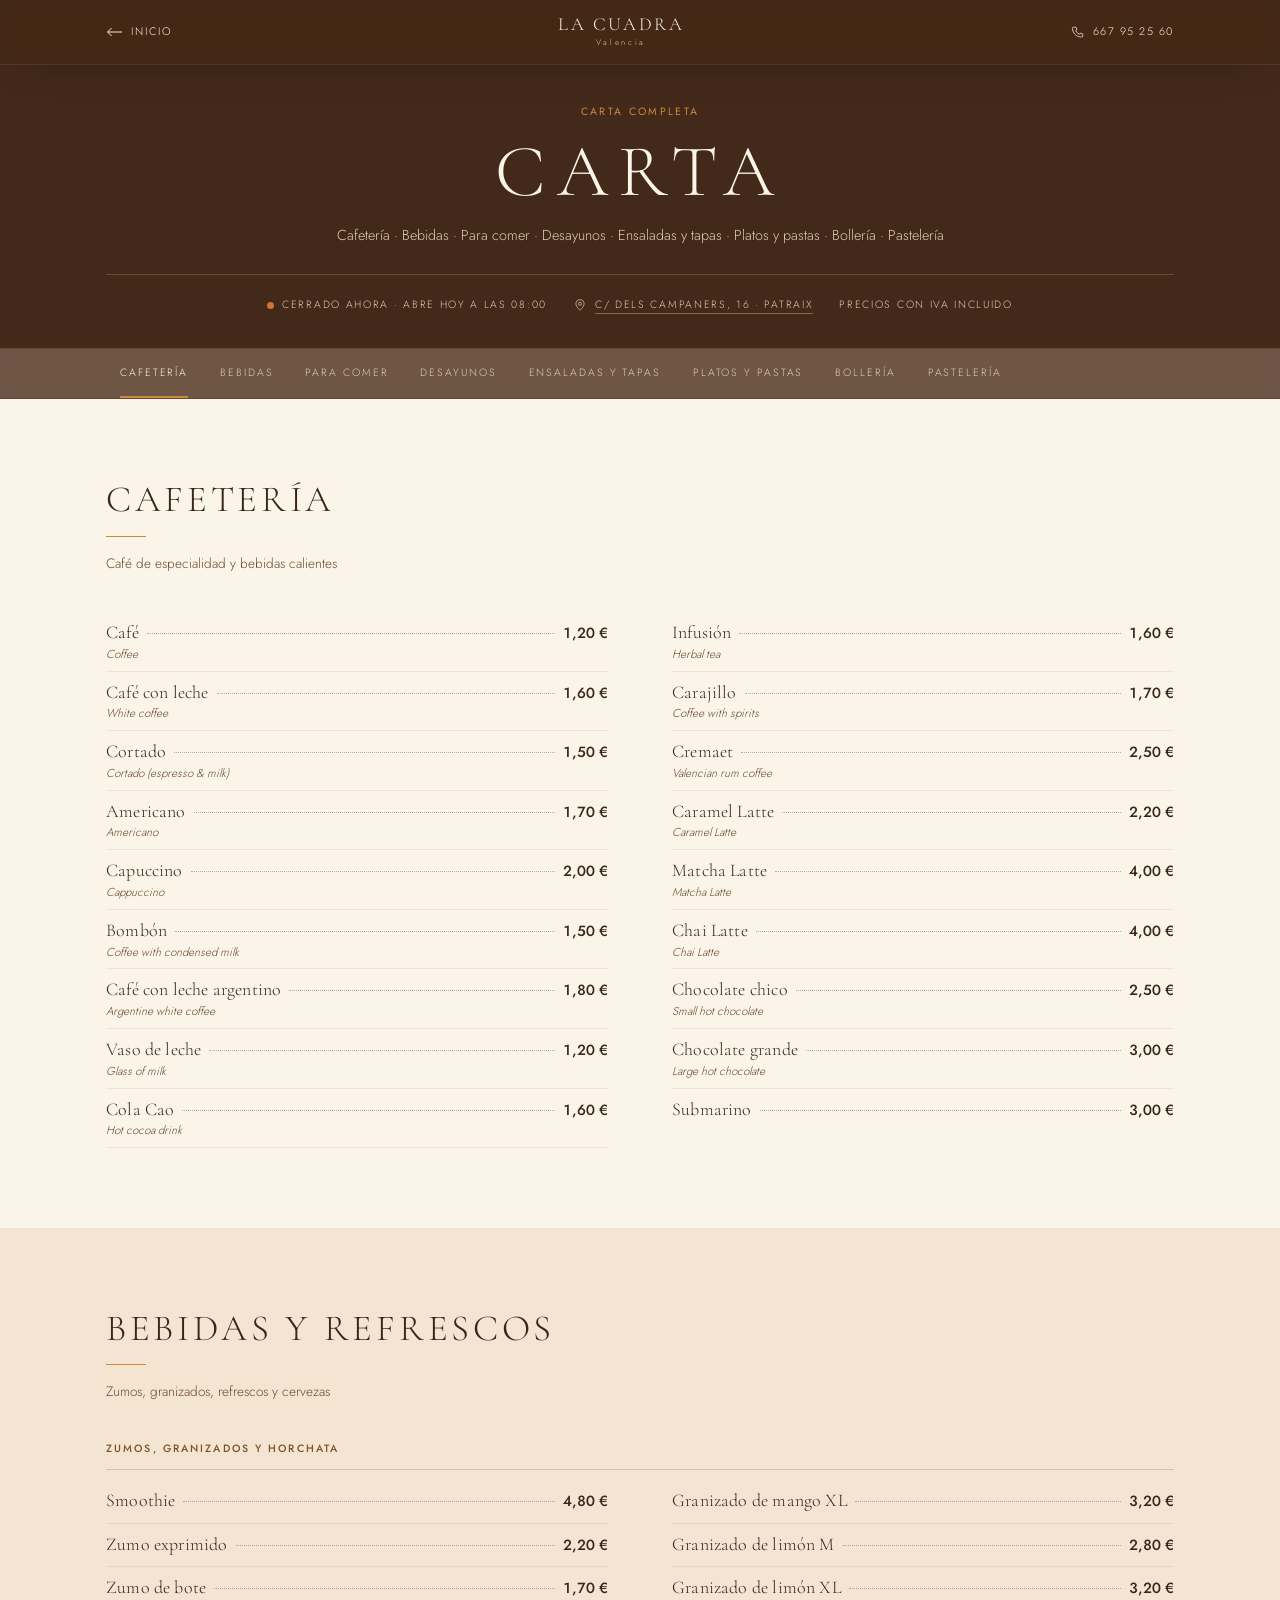
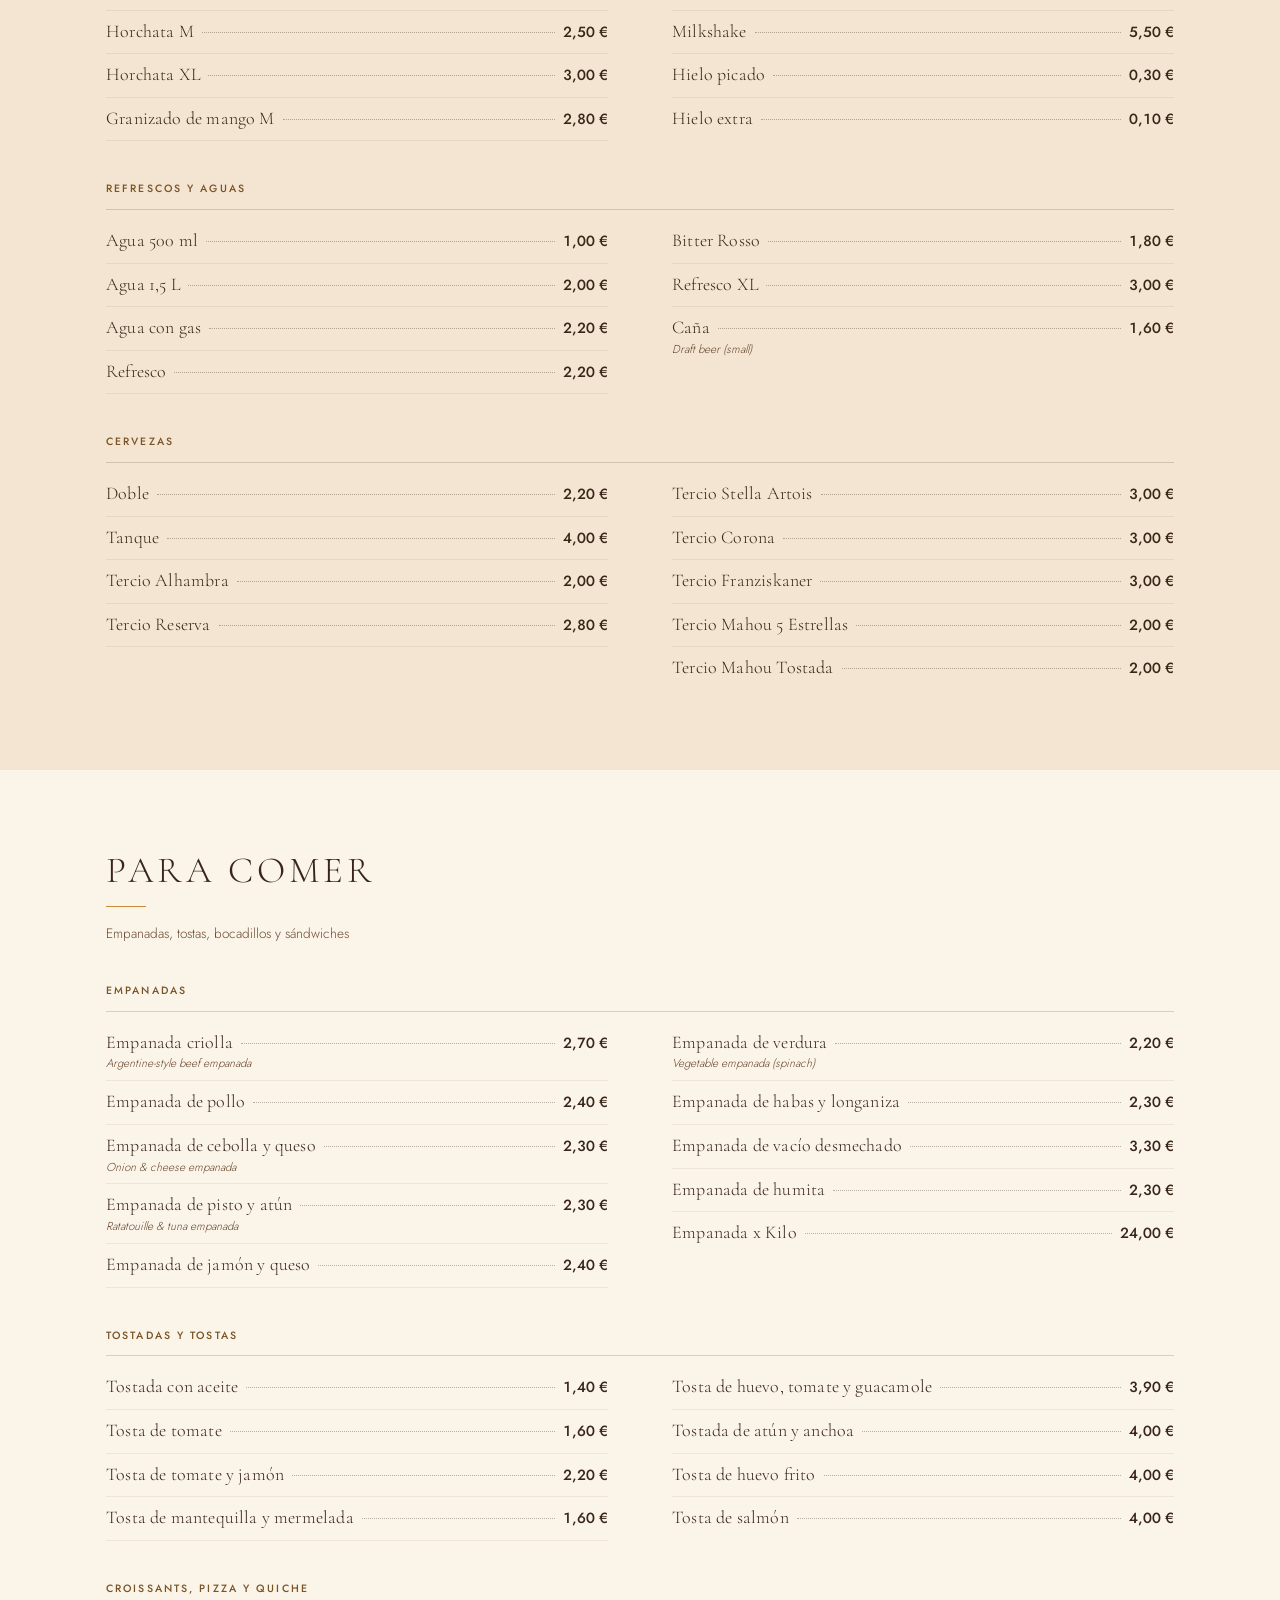
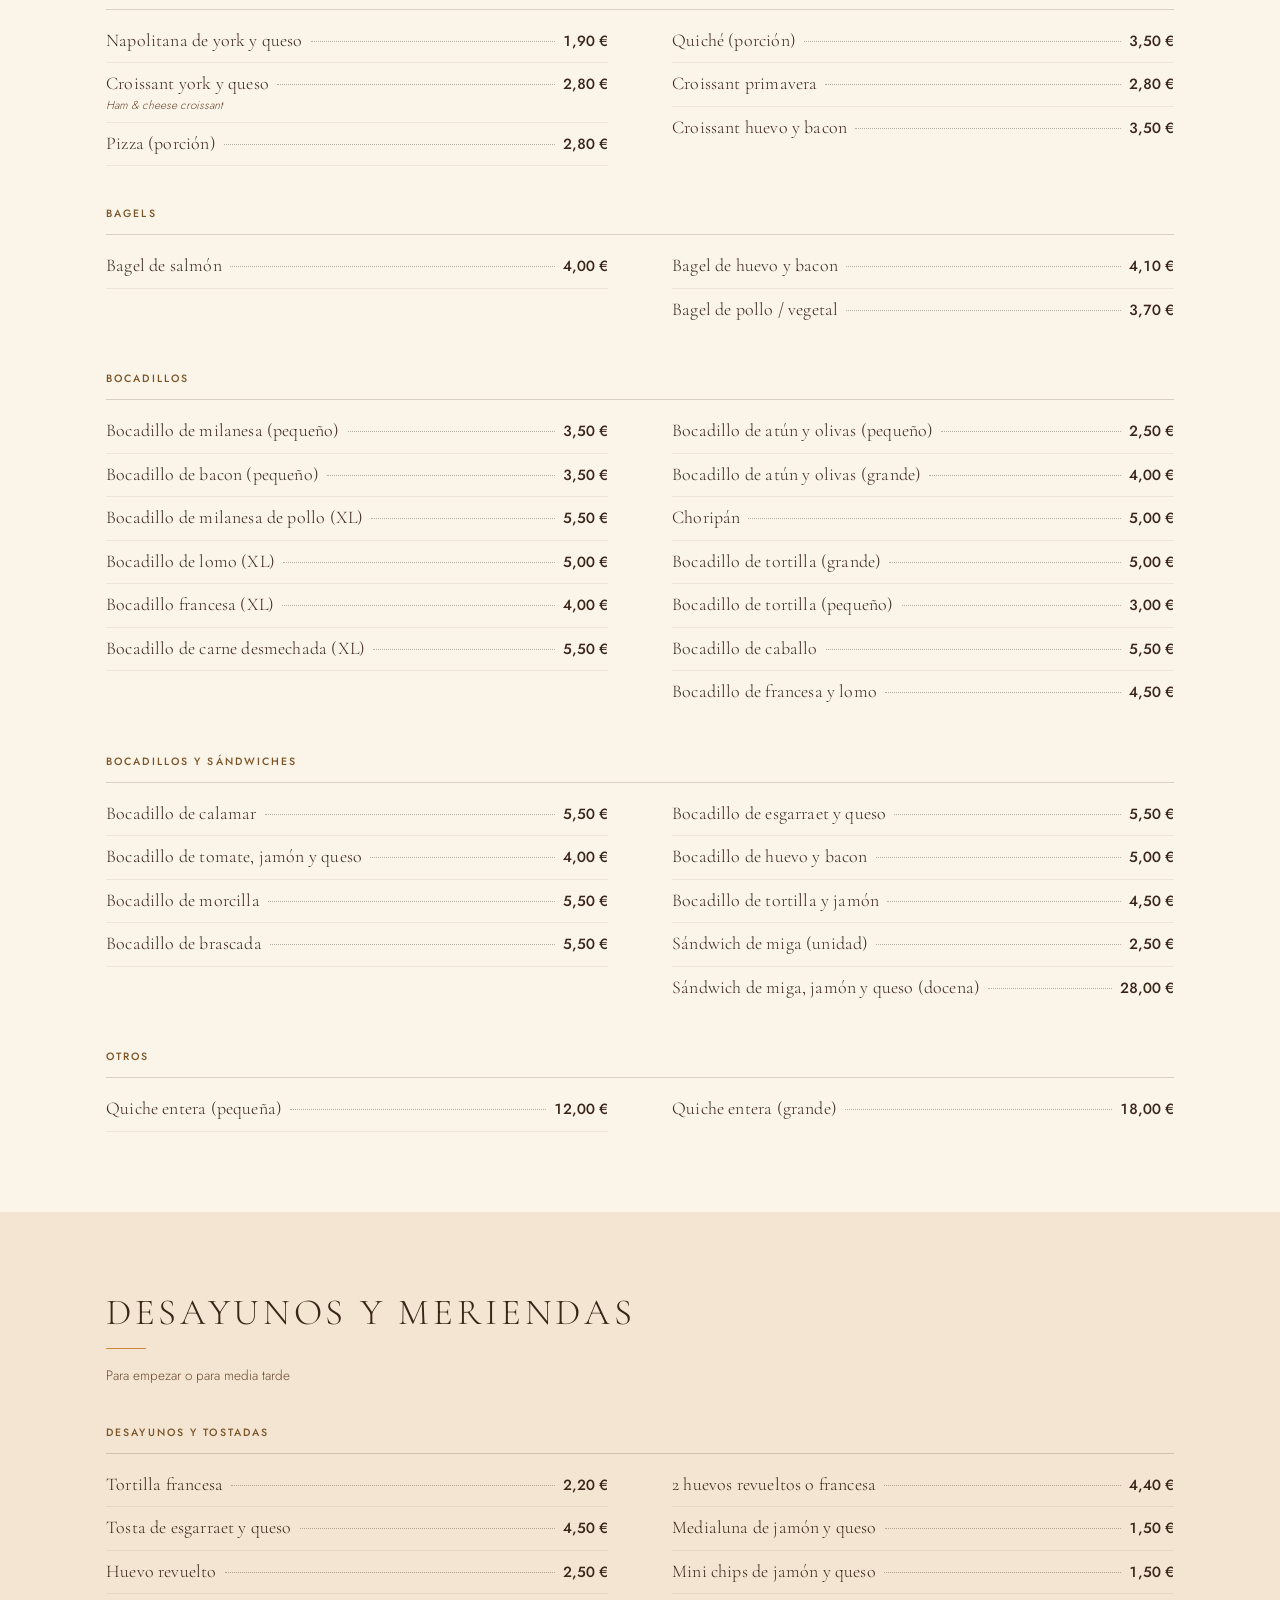
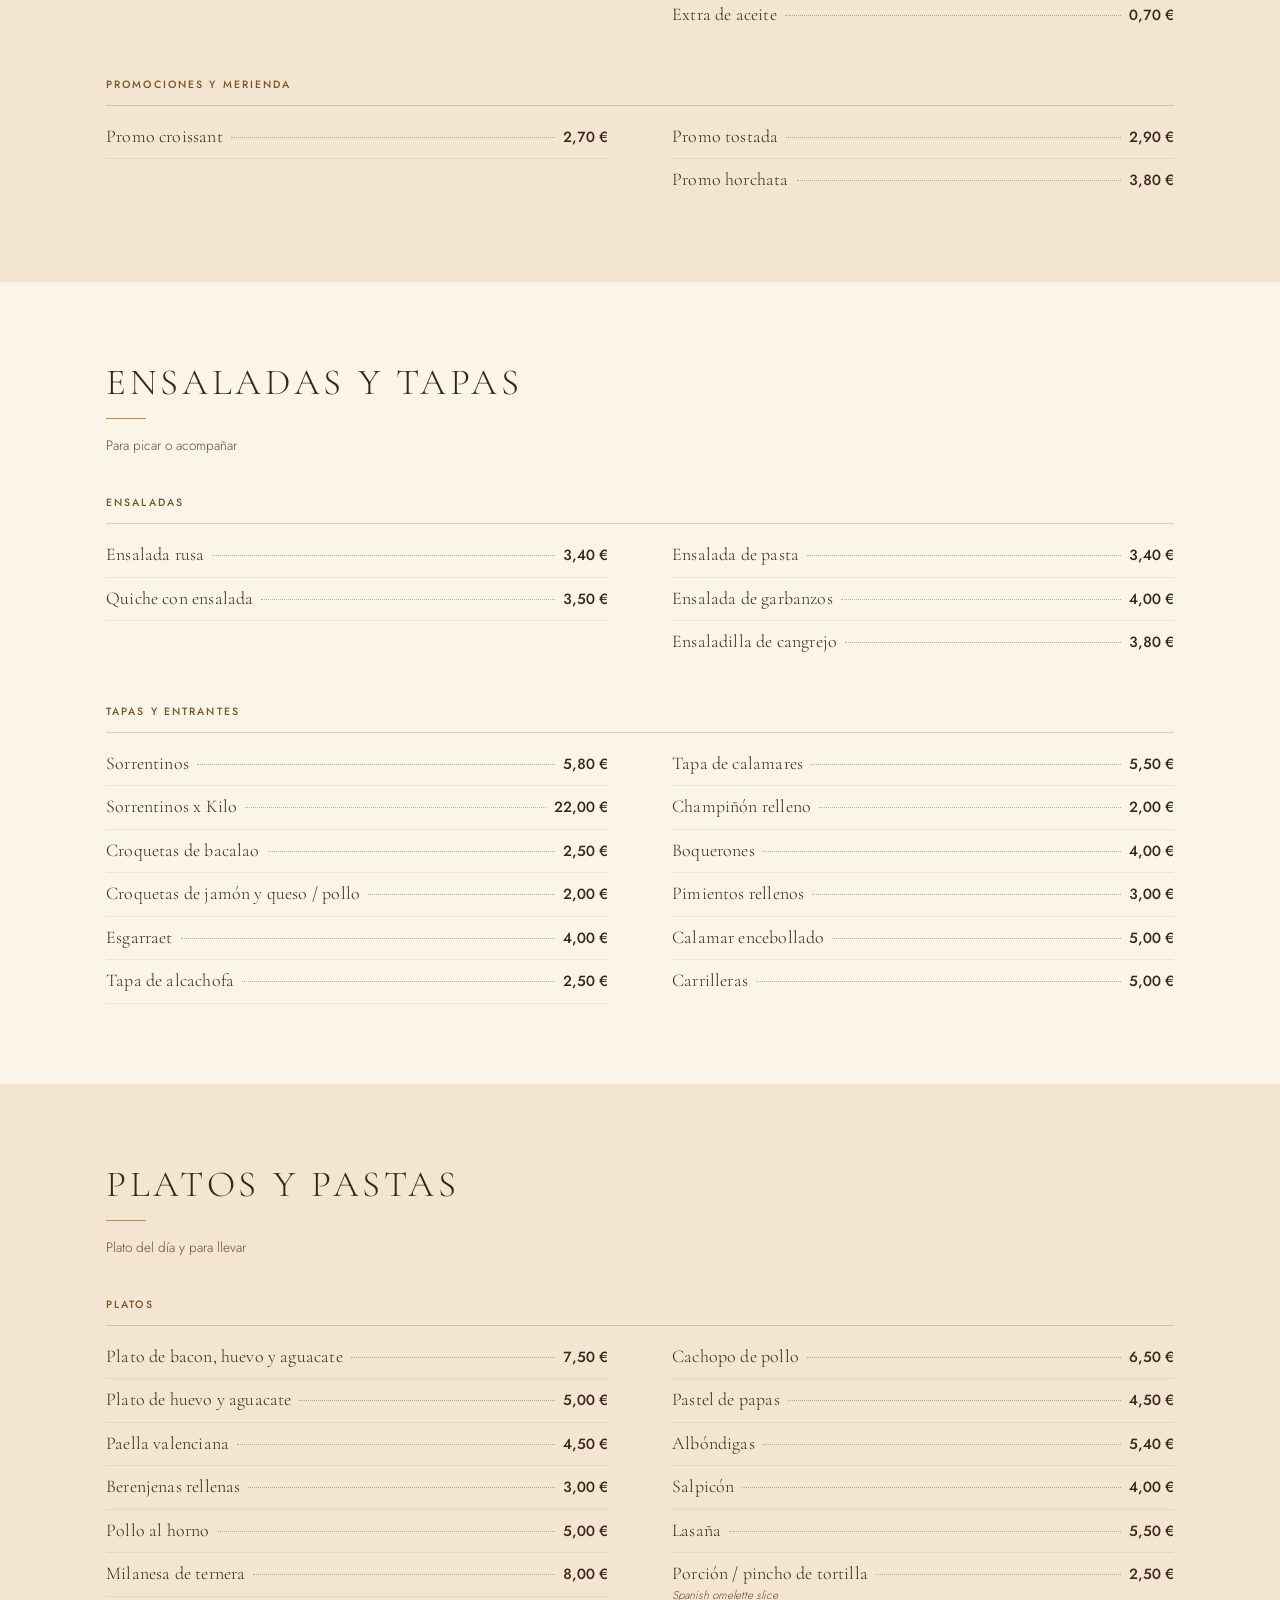
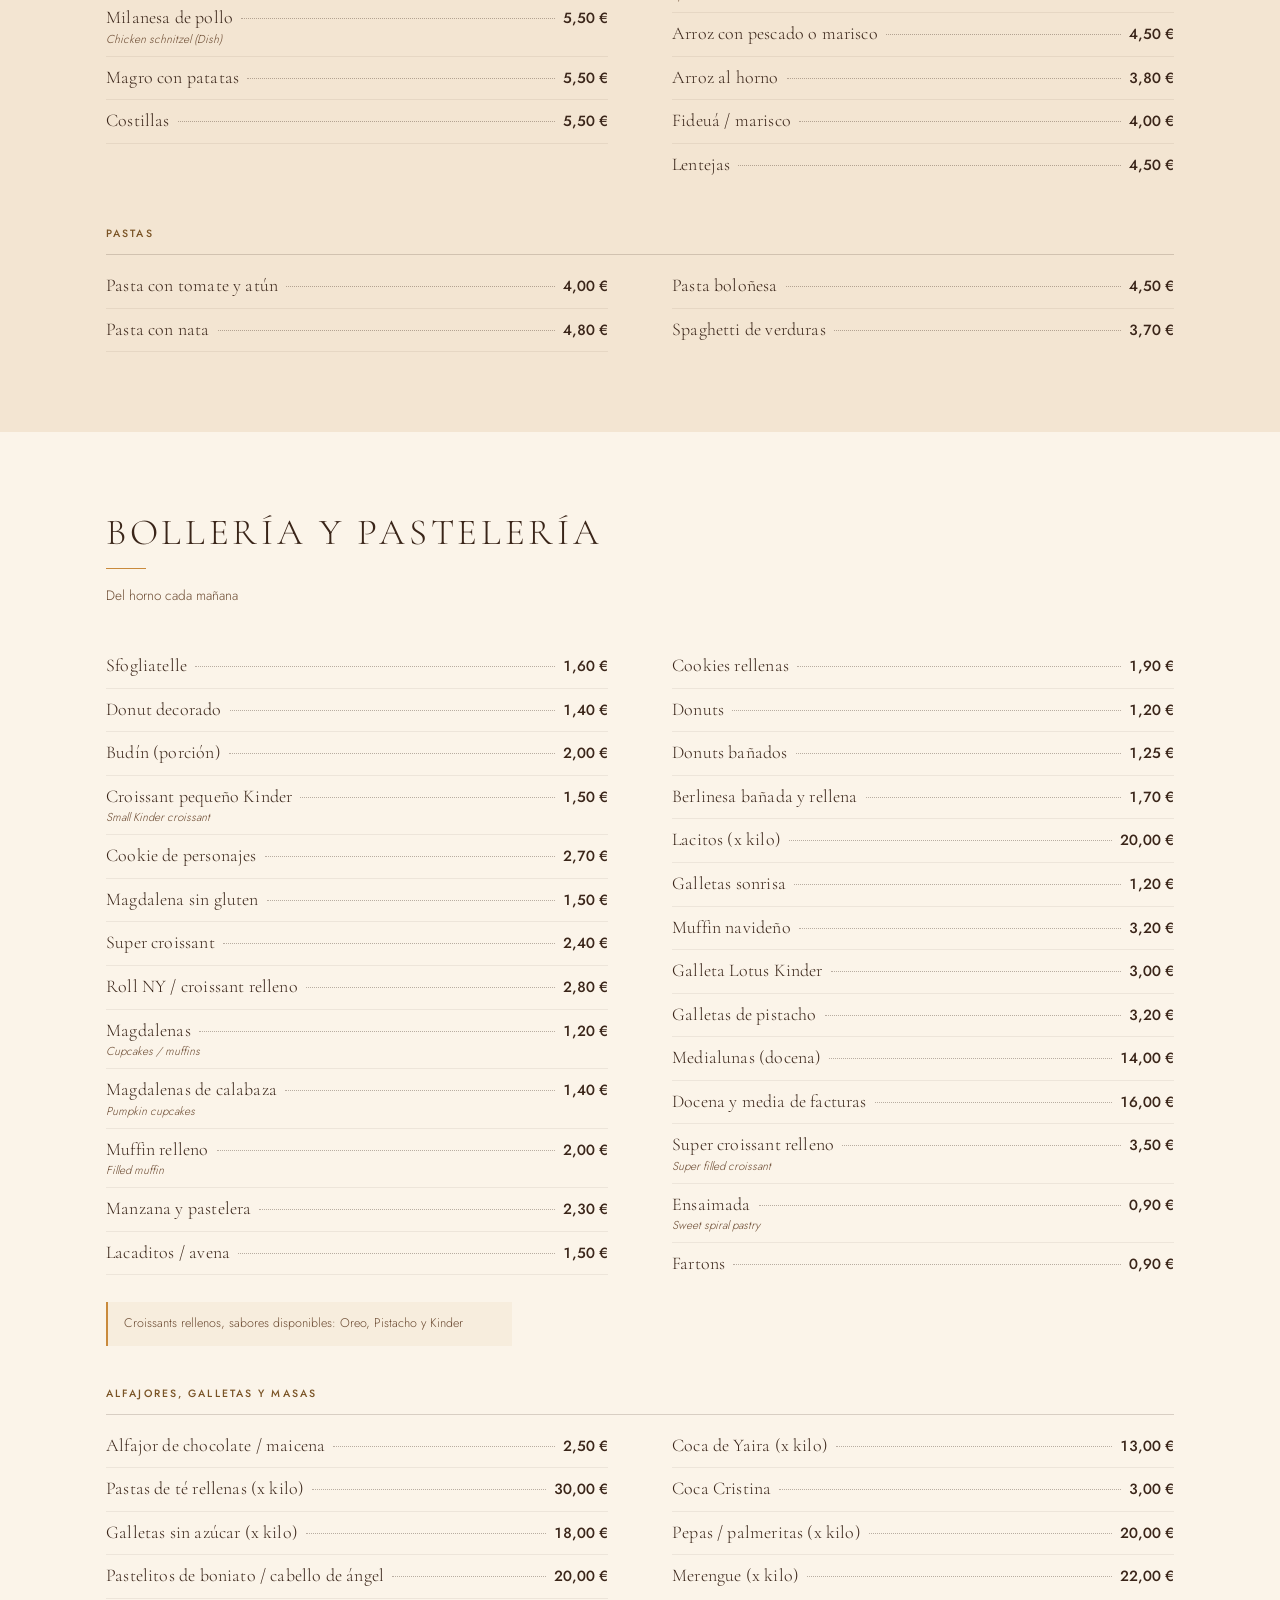
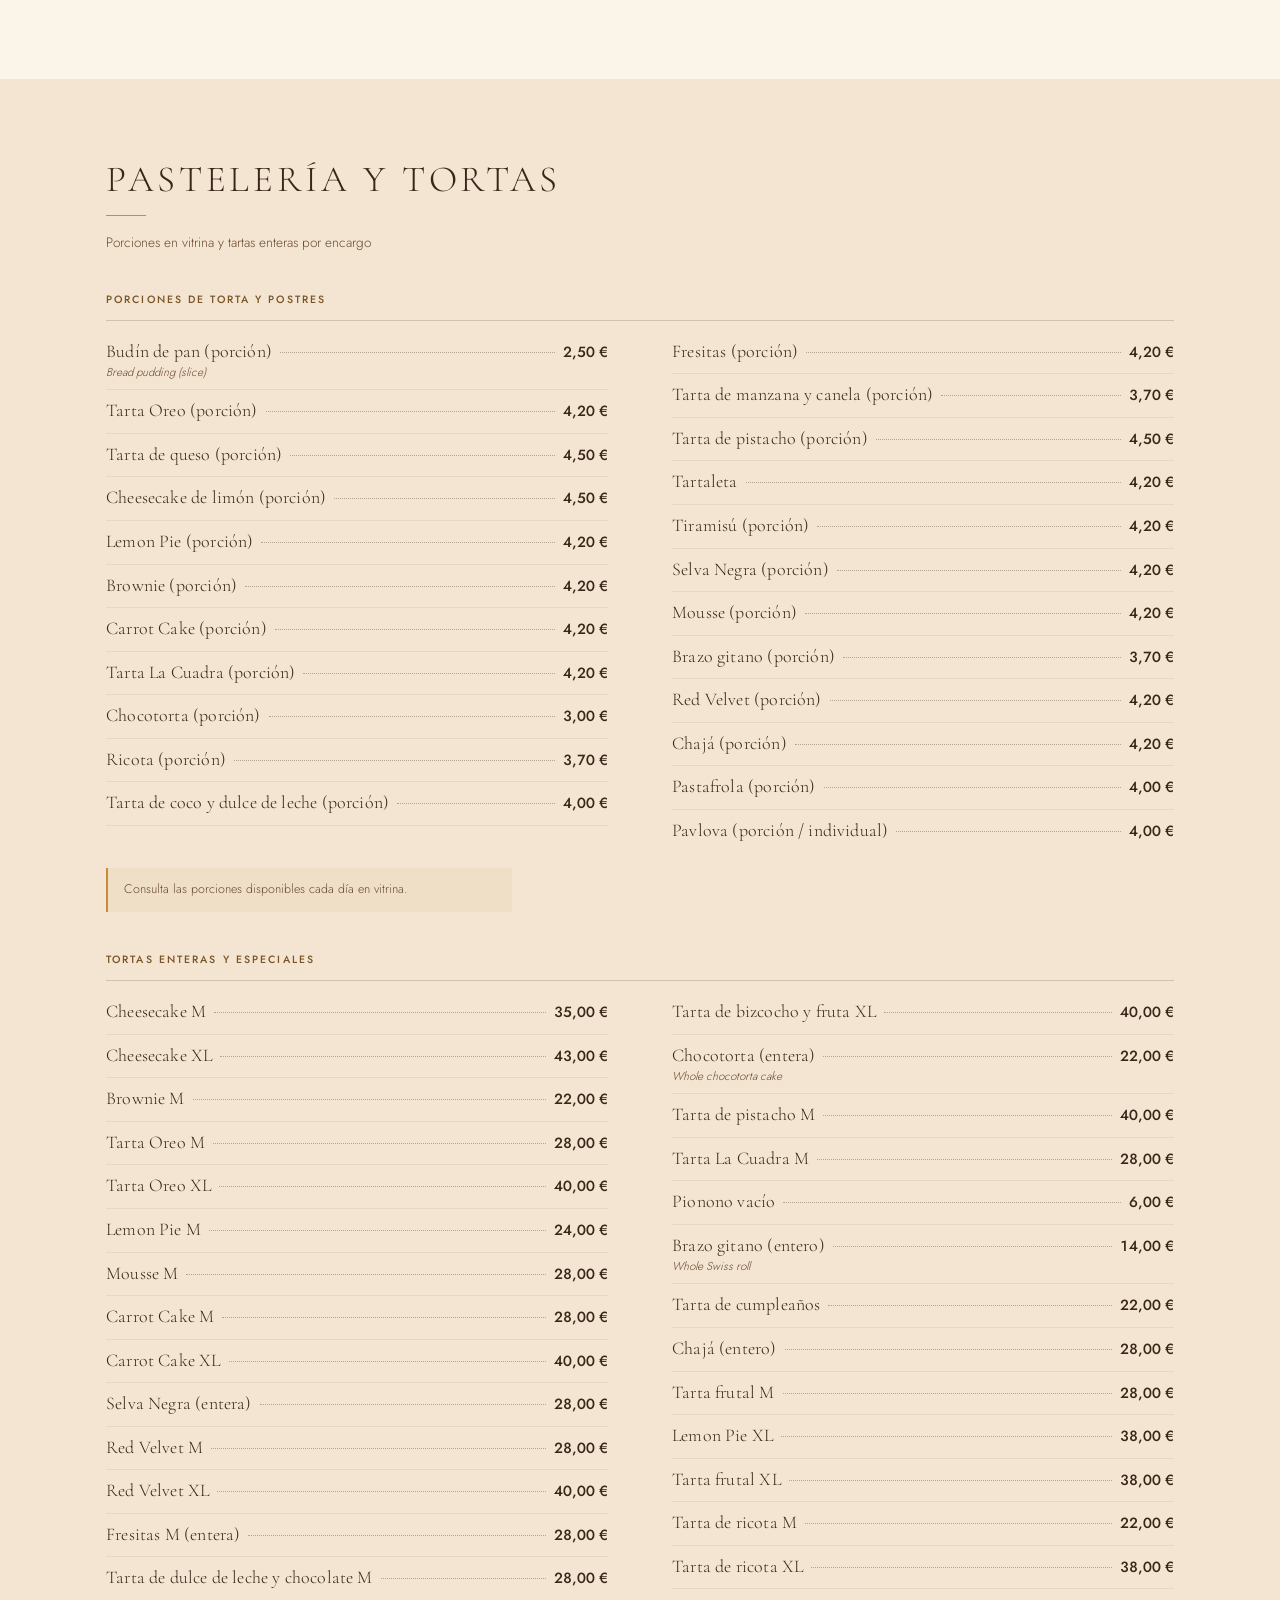
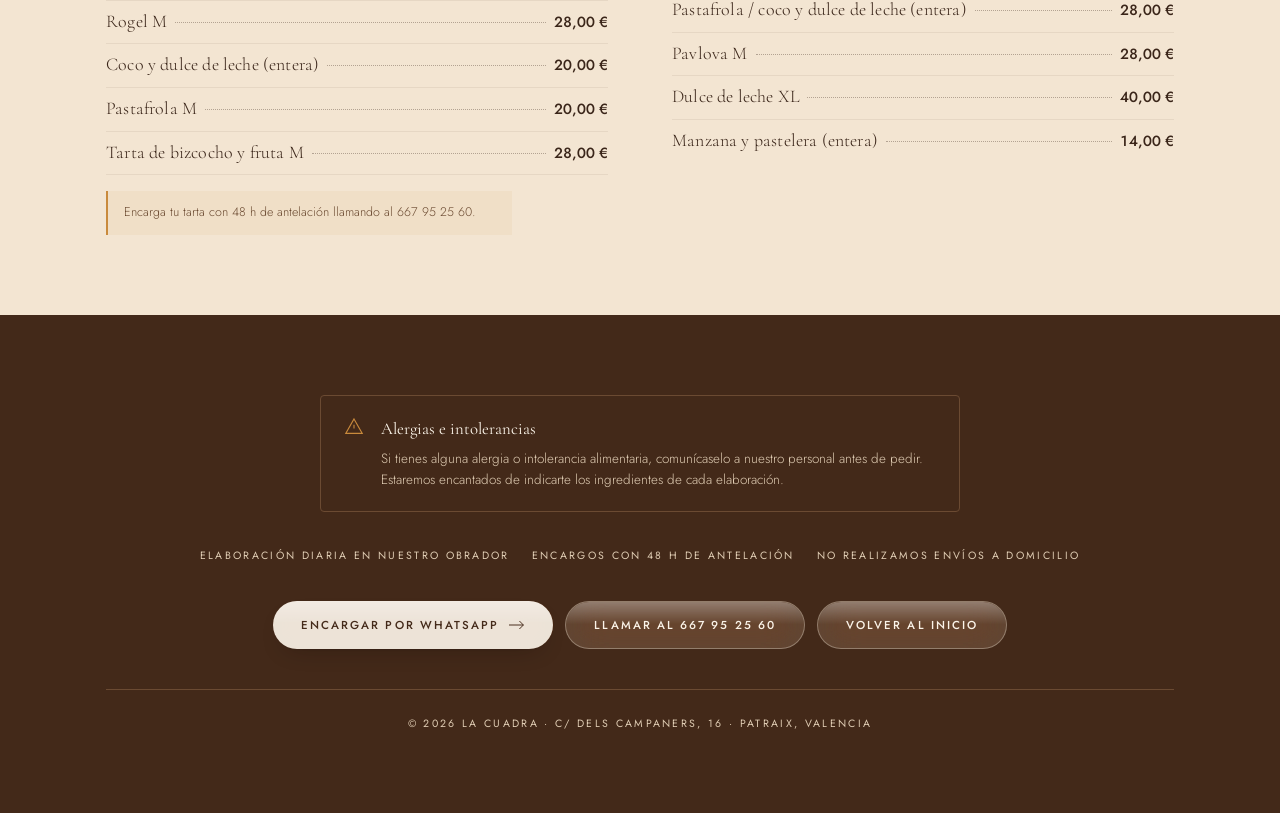
==== carta.html @ a58c4188 "Quitar "Pan de pollo" de la carta Co-Authored-By: Claude Sonnet 5 <noreply@anthropic.com> Claude-Ses" ====
<!DOCTYPE html>
<html lang="es">
<head>
<meta charset="utf-8">
<meta name="viewport" content="width=device-width, initial-scale=1">
<title>Carta · La Cuadra — Pastelería y cafetería argentina en Patraix, Valencia</title>
<meta name="description" content="Carta completa de La Cuadra: café de especialidad, bollería y pastelería argentina, bocadillos, empanadas, platos del día y bebidas. Precios con IVA incluido. C/ dels Campaners 16, Patraix.">
<link rel="canonical" href="https://lacuadravalencia.es/carta">
<meta name="theme-color" content="#432919">
<meta property="og:type" content="website">
<meta property="og:locale" content="es_ES">
<meta property="og:site_name" content="La Cuadra">
<meta property="og:title" content="Carta · La Cuadra, pastelería argentina en Valencia">
<meta property="og:description" content="Café, bollería, empanadas, bocadillos, platos del día y tartas artesanales. 240 productos con precio.">
<meta property="og:image" content="https://lacuadravalencia.es/img/og.jpg">
<meta name="twitter:card" content="summary_large_image">
<link rel="icon" href="data:image/svg+xml,%3Csvg xmlns='http://www.w3.org/2000/svg' viewBox='0 0 32 32'%3E%3Crect width='32' height='32' rx='4' fill='%23432919'/%3E%3Ctext x='16' y='23' font-family='Georgia,serif' font-size='19' fill='%23C98A3C' text-anchor='middle'%3ELC%3C/text%3E%3C/svg%3E">
<link rel="preload" as="font" type="font/woff2" href="fonts/CormorantGaramond-latin.woff2" crossorigin>
<link rel="preload" as="font" type="font/woff2" href="fonts/Jost-latin.woff2" crossorigin>
<link rel="stylesheet" href="fonts/fonts.css">
<style>
:root{
  --espresso:#432919; --espresso-soft:#4F3221; --espresso-line:#6B4A32;
  --cream:#FBF4E9; --sand:#F3E5D2;
  --on-dark:#FBF4E9; --on-dark-muted:#E0CDB4;
  --on-light:#3A2519; --on-light-muted:#6B4A31; --ocre:#7A5426;
  --gold:#C98A3C; --success:#6FBF8F;
  --r-sm:2px; --r-md:4px; --r-pill:999px;
  --mx:20px; --gap:56px; --maxw:1180px;
  --ease-out:cubic-bezier(.22,1,.36,1);
  --ease-spring:cubic-bezier(.34,1.56,.64,1);
  --ease-spring-soft:cubic-bezier(.16,1.24,.38,1);
  --serif:'Cormorant Garamond',Georgia,'Times New Roman',serif;
  --sans:'Jost',-apple-system,BlinkMacSystemFont,'Segoe UI',Helvetica,Arial,sans-serif;
}
@media (min-width:900px){ :root{ --mx:56px; --gap:80px; } }
*,*::before,*::after{ box-sizing:border-box; }
html{ scroll-behavior:smooth; scroll-padding-top:128px; -webkit-text-size-adjust:100%; }
@media (prefers-reduced-motion:reduce){
  html{ scroll-behavior:auto; }
  .datos .dot{ animation:none; }
  .back svg,.tel svg,.btn,.btn::after,.catnav a,.catnav a::after{ transition:none; }
  .back:hover svg,.tel:hover svg{ translate:none; scale:none; }
  .btn:hover,.btn:active{ translate:none; scale:none; }
}
body{ margin:0; background:var(--cream); color:var(--on-light);
  font-family:var(--sans); font-weight:300; font-size:.95rem; line-height:1.6;
  -webkit-font-smoothing:antialiased; }
h1,h2,h3{ font-family:var(--serif); font-weight:400; margin:0; }
p{ margin:0; } ul{ margin:0; padding:0; list-style:none; }
a{ color:inherit; }
button{ font:inherit; color:inherit; background:none; border:0; cursor:pointer; }
[hidden]{ display:none !important; }
a,button{ -webkit-tap-highlight-color:transparent; touch-action:manipulation; }
:focus-visible{ outline:2px solid var(--gold); outline-offset:3px; border-radius:var(--r-sm); }
.skip{ position:absolute; left:-9999px; top:0; z-index:200; background:var(--espresso); color:var(--on-dark); padding:12px 20px; }
.skip:focus{ left:12px; top:12px; }
.wrap{ width:100%; max-width:var(--maxw); margin-inline:auto; padding-inline:var(--mx); }
.cream{ background:var(--cream); } .sand{ background:var(--sand); }
.micro{ font-size:.66rem; font-weight:400; text-transform:uppercase; letter-spacing:.22em; }
.rule{ width:40px; height:1px; background:var(--gold); border:0; margin:14px 0 0; }

/* ── cabecera ── */
.hdr{
  position:fixed; inset:0 0 auto 0; z-index:100; color:var(--on-dark);
  background:rgba(67,41,25,.72);
  -webkit-backdrop-filter:blur(22px) saturate(160%); backdrop-filter:blur(22px) saturate(160%);
  box-shadow:0 1px 0 rgba(251,244,233,.08), 0 16px 40px -26px rgba(10,5,2,.6);
}
.hdr-in{ display:flex; align-items:center; justify-content:space-between; gap:12px; height:64px; }
.back{ display:inline-flex; align-items:center; gap:9px; text-decoration:none;
  font-size:.68rem; text-transform:uppercase; letter-spacing:.18em; min-height:44px; }
.back svg{ width:16px; height:10px; transition:translate .35s var(--ease-spring); }
.back:hover{ color:var(--gold); }
.back:hover svg{ translate:-3px 0; }
.mark{ text-align:center; text-decoration:none; }
.mark b{ display:block; font-family:var(--serif); font-weight:300; font-size:1.15rem;
  text-transform:uppercase; letter-spacing:.14em; line-height:1; }
.mark span{ display:block; font-size:.5rem; letter-spacing:.34em; color:var(--on-dark-muted); margin-top:3px; }
.tel{ display:inline-flex; align-items:center; gap:8px; text-decoration:none;
  font-size:.68rem; letter-spacing:.14em; min-height:44px; }
.tel svg{ width:15px; height:15px; transition:scale .35s var(--ease-spring); }
.tel span{ display:none; }
@media (min-width:720px){ .tel span{ display:inline; } }
.tel:hover{ color:var(--gold); }
.tel:hover svg{ scale:1.12; }

/* ── portada ── */
.portada{ background:var(--espresso); color:var(--on-dark); padding:104px 0 34px; text-align:center; }
.portada .micro{ color:var(--gold); }
.portada h1{ font-weight:300; text-transform:uppercase; letter-spacing:.14em;
  font-size:clamp(2.6rem,9vw,4.6rem); line-height:1; margin:14px 0 0; }
.portada .sub{ color:var(--on-dark-muted); margin-top:16px; font-size:.9rem; }
.datos{ display:flex; flex-wrap:wrap; justify-content:center; gap:10px 26px; margin-top:26px;
  padding-top:22px; border-top:1px solid var(--espresso-line); }
.datos li{ display:inline-flex; align-items:center; gap:8px; font-size:.66rem;
  text-transform:uppercase; letter-spacing:.16em; color:var(--on-dark-muted); }
.datos svg{ width:14px; height:14px; flex:none; }
.datos a{ text-decoration:none; border-bottom:1px solid rgba(224,205,180,.4); }
.datos .dot{ width:7px; height:7px; border-radius:50%; background:var(--success); flex:none; }
@media (prefers-reduced-motion:no-preference){
  .datos .dot{ animation:dotPulse 2.6s var(--ease-out) infinite; }
}
@keyframes dotPulse{
  0%,100%{ box-shadow:0 0 0 0 rgba(111,191,143,.55); }
  60%{ box-shadow:0 0 0 6px rgba(111,191,143,0); }
}

/* ── navegación de categorías ── */
.catnav{
  position:sticky; top:64px; z-index:90;
  background:rgba(79,50,33,.82);
  -webkit-backdrop-filter:blur(18px) saturate(160%); backdrop-filter:blur(18px) saturate(160%);
  border-top:1px solid var(--espresso-line); border-bottom:1px solid var(--espresso-line);
}
.catnav-in{ display:flex; gap:4px; overflow-x:auto; scrollbar-width:none;
  scroll-snap-type:x proximity; -webkit-overflow-scrolling:touch; }
.catnav-in::-webkit-scrollbar{ display:none; }
.catnav a{ flex:none; scroll-snap-align:center; position:relative; white-space:nowrap;
  padding:16px 14px; text-decoration:none; color:var(--on-dark-muted);
  font-size:.66rem; text-transform:uppercase; letter-spacing:.18em; transition:color .25s var(--ease-out); }
.catnav a::after{ content:''; position:absolute; left:14px; right:14px; bottom:0; height:2px;
  background:var(--gold); transform:scaleX(0); transition:transform .3s var(--ease-out); }
.catnav a:hover{ color:var(--on-dark); }
.catnav a[aria-current="true"]{ color:var(--on-dark); }
.catnav a[aria-current="true"]::after{ transform:scaleX(1); }

/* ── secciones ── */
.sec{ padding-block:var(--gap); }
.sec-h{ margin-bottom:38px; }
.sec-h h2{ text-transform:uppercase; letter-spacing:.10em; font-weight:300;
  font-size:clamp(1.6rem,3.4vw,2.3rem); line-height:1.15; }
.sec-h .bajada{ color:var(--on-light-muted); font-size:.85rem; margin-top:16px; }
.cols{ display:flow-root; }
.grupo{ margin-bottom:40px; }
.grupo:last-child{ margin-bottom:0; }
@media (min-width:880px){
  .lista{ columns:2; column-gap:64px; }
  .lista li{ break-inside:avoid; page-break-inside:avoid; }
  .nota{ max-width:58ch; }
}
.grupo h3{ font-family:var(--sans); font-weight:500; font-size:.66rem;
  text-transform:uppercase; letter-spacing:.2em; color:var(--ocre);
  padding-bottom:11px; margin-bottom:10px; border-bottom:1px solid rgba(58,37,25,.18); }
.lista li{ padding:9px 0; border-bottom:1px solid rgba(58,37,25,.07); }
.lista li:last-child{ border-bottom:0; }
.linea{ display:flex; align-items:baseline; gap:8px; }
.es{ font-family:var(--serif); font-size:1.12rem; line-height:1.3; letter-spacing:.01em; }
.en{ display:block; font-size:.72rem; font-style:italic; color:var(--on-light-muted);
  line-height:1.3; margin-top:1px; padding-right:56px; }
.dots{ flex:1 1 auto; min-width:14px; height:1px;
  border-bottom:1px dotted rgba(58,37,25,.34); transform:translateY(-4px); }
.pr{ flex:none; font-weight:500; font-size:.92rem; font-variant-numeric:tabular-nums;
  white-space:nowrap; }
.nota{ margin-top:16px; padding:12px 16px; border-left:2px solid var(--gold);
  background:rgba(201,138,60,.07); font-size:.78rem; color:var(--on-light-muted); }

/* ── pie ── */
.cierre{ background:var(--espresso); color:var(--on-dark); padding-block:var(--gap); }
.alergenos{ display:flex; gap:16px; align-items:flex-start; max-width:640px; margin:0 auto 36px;
  padding:20px 22px; border:1px solid var(--espresso-line); border-radius:var(--r-md); }
.alergenos svg{ width:22px; height:22px; flex:none; color:var(--gold); }
.alergenos p{ font-size:.84rem; color:var(--on-dark-muted); }
.alergenos b{ display:block; color:var(--on-dark); font-weight:400; font-family:var(--serif);
  font-size:1.05rem; margin-bottom:5px; }
.avisos{ display:flex; flex-wrap:wrap; justify-content:center; gap:8px 22px; margin-bottom:36px; }
.avisos li{ color:var(--on-dark-muted); }
.ctas{ display:flex; flex-wrap:wrap; justify-content:center; gap:12px; }
.btn{
  position:relative; overflow:hidden; isolation:isolate;
  display:inline-flex; align-items:center; justify-content:center; gap:10px;
  min-height:48px; padding:0 28px; border-radius:var(--r-pill);
  font-size:.72rem; font-weight:500; text-transform:uppercase; letter-spacing:.18em; text-decoration:none;
  -webkit-backdrop-filter:blur(20px) saturate(160%); backdrop-filter:blur(20px) saturate(160%);
  box-shadow:0 1px 1px rgba(0,0,0,.05), 0 10px 24px -14px rgba(20,10,4,.45);
  transition:translate .5s var(--ease-spring), scale .5s var(--ease-spring), box-shadow .35s var(--ease-out),
             background-color .3s var(--ease-out), color .3s var(--ease-out), border-color .3s var(--ease-out);
}
.btn::before{
  content:''; position:absolute; inset:0; border-radius:inherit; pointer-events:none;
  background:linear-gradient(180deg, rgba(255,255,255,.30) 0%, rgba(255,255,255,0) 48%);
  mix-blend-mode:overlay;
}
.btn::after{
  content:''; position:absolute; inset:0; border-radius:inherit; pointer-events:none;
  background:currentColor; opacity:0; transition:opacity .2s var(--ease-out);
}
.btn:active::after{ opacity:.14; }
.btn:active{ scale:.94; transition-duration:.16s; }
@media (hover:hover) and (pointer:fine){
  .btn:hover{ translate:0 -1px; box-shadow:0 1px 1px rgba(0,0,0,.06), 0 16px 32px -14px rgba(20,10,4,.5); }
}
.btn svg{ width:16px; height:16px; flex:none; }
.btn-cream{ background:rgba(251,244,233,.92); color:var(--espresso); }
.btn-cream:hover{ background:#fff; }
.btn-ghost{ background:rgba(251,244,233,.14); border:1px solid rgba(251,244,233,.32); color:var(--on-dark); box-shadow:none; }
.btn-ghost:hover{ border-color:rgba(251,244,233,.5); background:rgba(251,244,233,.22); }
.creditos{ text-align:center; margin-top:40px; padding-top:26px;
  border-top:1px solid var(--espresso-line); color:var(--on-dark-muted); }

/* ── botón flotante en móvil ── */
.fab{ position:fixed; left:16px; right:16px; bottom:16px; z-index:95;
  display:flex; justify-content:center; }
.fab .btn{
  width:100%; color:var(--cream);
  background:rgba(67,41,25,.82);
  -webkit-backdrop-filter:blur(24px) saturate(180%); backdrop-filter:blur(24px) saturate(180%);
  border:1px solid rgba(251,244,233,.14);
  box-shadow:0 18px 40px -14px rgba(10,5,2,.55), inset 0 1px 0 rgba(255,255,255,.1);
}
@media (min-width:880px){ .fab{ display:none; } }
@media (max-width:879px){ .cierre{ padding-bottom:110px; } }
@media print{
  .hdr,.catnav,.fab,.ctas{ display:none !important; }
  body,.sand,.cream{ background:#fff !important; color:#000 !important; }
  .portada,.cierre{ background:#fff !important; color:#000 !important; }
  .sec{ padding-block:24px; break-inside:auto; }
  .grupo{ break-inside:avoid; }
}
</style>
</head>
<body>
<a class="skip" href="#carta">Saltar a la carta</a>

<header class="hdr">
  <div class="wrap hdr-in">
    <a class="back" href="/">
      <svg viewBox="0 0 20 12" fill="none" stroke="currentColor" stroke-width="1.2" aria-hidden="true"><path d="M20 6H2M7 1L2 6l5 5"/></svg>
      <span>Inicio</span>
    </a>
    <a class="mark" href="/"><b>La Cuadra</b><span>Valencia</span></a>
    <a class="tel" href="tel:+34667952560">
      <svg viewBox="0 0 24 24" fill="none" stroke="currentColor" stroke-width="1.2" aria-hidden="true"><path d="M6.5 3.5h3l1.6 4-2 1.4a12 12 0 0 0 6 6l1.4-2 4 1.6v3c0 1-.8 1.8-1.8 1.7C10.6 19.5 4.5 13.4 3.8 5.3 3.7 4.3 4.5 3.5 5.5 3.5Z"/></svg>
      <span>667 95 25 60</span>
    </a>
  </div>
</header>

<div class="portada">
  <div class="wrap">
    <p class="micro">Carta completa</p>
    <h1>Carta</h1>
    <p class="sub">Cafetería · Bebidas · Para comer · Desayunos · Ensaladas y tapas · Platos y pastas · Bollería · Pastelería</p>
    <ul class="datos">
      <li><span class="dot" id="dot"></span><span id="estado">Consulta nuestros horarios</span></li>
      <li>
        <svg viewBox="0 0 24 24" fill="none" stroke="currentColor" stroke-width="1.2" aria-hidden="true"><path d="M12 21s7-6.2 7-11a7 7 0 1 0-14 0c0 4.8 7 11 7 11Z"/><circle cx="12" cy="10" r="2.6"/></svg>
        <a href="https://www.google.com/maps/search/?api=1&amp;query=Calle+dels+Campaners+16+Valencia" target="_blank" rel="noopener">C/ dels Campaners, 16 · Patraix</a>
      </li>
      <li>Precios con IVA incluido</li>
    </ul>
  </div>
</div>

<nav class="catnav" aria-label="Categorías de la carta">
  <div class="wrap catnav-in"><a href="#cafeteria" data-nav="cafeteria">Cafetería</a><a href="#bebidas" data-nav="bebidas">Bebidas</a><a href="#bocadillos" data-nav="bocadillos">Para comer</a><a href="#desayunos" data-nav="desayunos">Desayunos</a><a href="#ensaladas" data-nav="ensaladas">Ensaladas y tapas</a><a href="#platos" data-nav="platos">Platos y pastas</a><a href="#bolleria" data-nav="bolleria">Bollería</a><a href="#pasteleria" data-nav="pasteleria">Pastelería</a></div>
</nav>

<main id="carta">
<section class="sec cream" id="cafeteria" aria-labelledby="h-cafeteria">
  <div class="wrap">
    <header class="sec-h">
      <h2 id="h-cafeteria">Cafetería</h2>
      <hr class="rule">
      <p class="bajada">Café de especialidad y bebidas calientes</p>
    </header>
    <div class="cols"><div class="grupo"><ul class="lista"><li><span class="linea"><span class="es">Café</span><span class="dots" aria-hidden="true"></span><span class="pr">1,20 €</span></span><span class="en">Coffee</span></li><li><span class="linea"><span class="es">Café con leche</span><span class="dots" aria-hidden="true"></span><span class="pr">1,60 €</span></span><span class="en">White coffee</span></li><li><span class="linea"><span class="es">Cortado</span><span class="dots" aria-hidden="true"></span><span class="pr">1,50 €</span></span><span class="en">Cortado (espresso &amp; milk)</span></li><li><span class="linea"><span class="es">Americano</span><span class="dots" aria-hidden="true"></span><span class="pr">1,70 €</span></span><span class="en">Americano</span></li><li><span class="linea"><span class="es">Capuccino</span><span class="dots" aria-hidden="true"></span><span class="pr">2,00 €</span></span><span class="en">Cappuccino</span></li><li><span class="linea"><span class="es">Bombón</span><span class="dots" aria-hidden="true"></span><span class="pr">1,50 €</span></span><span class="en">Coffee with condensed milk</span></li><li><span class="linea"><span class="es">Café con leche argentino</span><span class="dots" aria-hidden="true"></span><span class="pr">1,80 €</span></span><span class="en">Argentine white coffee</span></li><li><span class="linea"><span class="es">Vaso de leche</span><span class="dots" aria-hidden="true"></span><span class="pr">1,20 €</span></span><span class="en">Glass of milk</span></li><li><span class="linea"><span class="es">Cola Cao</span><span class="dots" aria-hidden="true"></span><span class="pr">1,60 €</span></span><span class="en">Hot cocoa drink</span></li><li><span class="linea"><span class="es">Infusión</span><span class="dots" aria-hidden="true"></span><span class="pr">1,60 €</span></span><span class="en">Herbal tea</span></li><li><span class="linea"><span class="es">Carajillo</span><span class="dots" aria-hidden="true"></span><span class="pr">1,70 €</span></span><span class="en">Coffee with spirits</span></li><li><span class="linea"><span class="es">Cremaet</span><span class="dots" aria-hidden="true"></span><span class="pr">2,50 €</span></span><span class="en">Valencian rum coffee</span></li><li><span class="linea"><span class="es">Caramel Latte</span><span class="dots" aria-hidden="true"></span><span class="pr">2,20 €</span></span><span class="en">Caramel Latte</span></li><li><span class="linea"><span class="es">Matcha Latte</span><span class="dots" aria-hidden="true"></span><span class="pr">4,00 €</span></span><span class="en">Matcha Latte</span></li><li><span class="linea"><span class="es">Chai Latte</span><span class="dots" aria-hidden="true"></span><span class="pr">4,00 €</span></span><span class="en">Chai Latte</span></li><li><span class="linea"><span class="es">Chocolate chico</span><span class="dots" aria-hidden="true"></span><span class="pr">2,50 €</span></span><span class="en">Small hot chocolate</span></li><li><span class="linea"><span class="es">Chocolate grande</span><span class="dots" aria-hidden="true"></span><span class="pr">3,00 €</span></span><span class="en">Large hot chocolate</span></li><li><span class="linea"><span class="es">Submarino</span><span class="dots" aria-hidden="true"></span><span class="pr">3,00 €</span></span></li></ul></div></div>
  </div>
</section><section class="sec sand" id="bebidas" aria-labelledby="h-bebidas">
  <div class="wrap">
    <header class="sec-h">
      <h2 id="h-bebidas">Bebidas y refrescos</h2>
      <hr class="rule">
      <p class="bajada">Zumos, granizados, refrescos y cervezas</p>
    </header>
    <div class="cols"><div class="grupo"><h3>Zumos, granizados y horchata</h3><ul class="lista"><li><span class="linea"><span class="es">Smoothie</span><span class="dots" aria-hidden="true"></span><span class="pr">4,80 €</span></span></li><li><span class="linea"><span class="es">Zumo exprimido</span><span class="dots" aria-hidden="true"></span><span class="pr">2,20 €</span></span></li><li><span class="linea"><span class="es">Zumo de bote</span><span class="dots" aria-hidden="true"></span><span class="pr">1,70 €</span></span></li><li><span class="linea"><span class="es">Horchata M</span><span class="dots" aria-hidden="true"></span><span class="pr">2,50 €</span></span></li><li><span class="linea"><span class="es">Horchata XL</span><span class="dots" aria-hidden="true"></span><span class="pr">3,00 €</span></span></li><li><span class="linea"><span class="es">Granizado de mango M</span><span class="dots" aria-hidden="true"></span><span class="pr">2,80 €</span></span></li><li><span class="linea"><span class="es">Granizado de mango XL</span><span class="dots" aria-hidden="true"></span><span class="pr">3,20 €</span></span></li><li><span class="linea"><span class="es">Granizado de limón M</span><span class="dots" aria-hidden="true"></span><span class="pr">2,80 €</span></span></li><li><span class="linea"><span class="es">Granizado de limón XL</span><span class="dots" aria-hidden="true"></span><span class="pr">3,20 €</span></span></li><li><span class="linea"><span class="es">Milkshake</span><span class="dots" aria-hidden="true"></span><span class="pr">5,50 €</span></span></li><li><span class="linea"><span class="es">Hielo picado</span><span class="dots" aria-hidden="true"></span><span class="pr">0,30 €</span></span></li><li><span class="linea"><span class="es">Hielo extra</span><span class="dots" aria-hidden="true"></span><span class="pr">0,10 €</span></span></li></ul></div><div class="grupo"><h3>Refrescos y aguas</h3><ul class="lista"><li><span class="linea"><span class="es">Agua 500 ml</span><span class="dots" aria-hidden="true"></span><span class="pr">1,00 €</span></span></li><li><span class="linea"><span class="es">Agua 1,5 L</span><span class="dots" aria-hidden="true"></span><span class="pr">2,00 €</span></span></li><li><span class="linea"><span class="es">Agua con gas</span><span class="dots" aria-hidden="true"></span><span class="pr">2,20 €</span></span></li><li><span class="linea"><span class="es">Refresco</span><span class="dots" aria-hidden="true"></span><span class="pr">2,20 €</span></span></li><li><span class="linea"><span class="es">Bitter Rosso</span><span class="dots" aria-hidden="true"></span><span class="pr">1,80 €</span></span></li><li><span class="linea"><span class="es">Refresco XL</span><span class="dots" aria-hidden="true"></span><span class="pr">3,00 €</span></span></li><li><span class="linea"><span class="es">Caña</span><span class="dots" aria-hidden="true"></span><span class="pr">1,60 €</span></span><span class="en">Draft beer (small)</span></li></ul></div><div class="grupo"><h3>Cervezas</h3><ul class="lista"><li><span class="linea"><span class="es">Doble</span><span class="dots" aria-hidden="true"></span><span class="pr">2,20 €</span></span></li><li><span class="linea"><span class="es">Tanque</span><span class="dots" aria-hidden="true"></span><span class="pr">4,00 €</span></span></li><li><span class="linea"><span class="es">Tercio Alhambra</span><span class="dots" aria-hidden="true"></span><span class="pr">2,00 €</span></span></li><li><span class="linea"><span class="es">Tercio Reserva</span><span class="dots" aria-hidden="true"></span><span class="pr">2,80 €</span></span></li><li><span class="linea"><span class="es">Tercio Stella Artois</span><span class="dots" aria-hidden="true"></span><span class="pr">3,00 €</span></span></li><li><span class="linea"><span class="es">Tercio Corona</span><span class="dots" aria-hidden="true"></span><span class="pr">3,00 €</span></span></li><li><span class="linea"><span class="es">Tercio Franziskaner</span><span class="dots" aria-hidden="true"></span><span class="pr">3,00 €</span></span></li><li><span class="linea"><span class="es">Tercio Mahou 5 Estrellas</span><span class="dots" aria-hidden="true"></span><span class="pr">2,00 €</span></span></li><li><span class="linea"><span class="es">Tercio Mahou Tostada</span><span class="dots" aria-hidden="true"></span><span class="pr">2,00 €</span></span></li></ul></div></div>
  </div>
</section><section class="sec cream" id="bocadillos" aria-labelledby="h-bocadillos">
  <div class="wrap">
    <header class="sec-h">
      <h2 id="h-bocadillos">Para comer</h2>
      <hr class="rule">
      <p class="bajada">Empanadas, tostas, bocadillos y sándwiches</p>
    </header>
    <div class="cols"><div class="grupo"><h3>Empanadas</h3><ul class="lista"><li><span class="linea"><span class="es">Empanada criolla</span><span class="dots" aria-hidden="true"></span><span class="pr">2,70 €</span></span><span class="en">Argentine-style beef empanada</span></li><li><span class="linea"><span class="es">Empanada de pollo</span><span class="dots" aria-hidden="true"></span><span class="pr">2,40 €</span></span></li><li><span class="linea"><span class="es">Empanada de cebolla y queso</span><span class="dots" aria-hidden="true"></span><span class="pr">2,30 €</span></span><span class="en">Onion &amp; cheese empanada</span></li><li><span class="linea"><span class="es">Empanada de pisto y atún</span><span class="dots" aria-hidden="true"></span><span class="pr">2,30 €</span></span><span class="en">Ratatouille &amp; tuna empanada</span></li><li><span class="linea"><span class="es">Empanada de jamón y queso</span><span class="dots" aria-hidden="true"></span><span class="pr">2,40 €</span></span></li><li><span class="linea"><span class="es">Empanada de verdura</span><span class="dots" aria-hidden="true"></span><span class="pr">2,20 €</span></span><span class="en">Vegetable empanada (spinach)</span></li><li><span class="linea"><span class="es">Empanada de habas y longaniza</span><span class="dots" aria-hidden="true"></span><span class="pr">2,30 €</span></span></li><li><span class="linea"><span class="es">Empanada de vacío desmechado</span><span class="dots" aria-hidden="true"></span><span class="pr">3,30 €</span></span></li><li><span class="linea"><span class="es">Empanada de humita</span><span class="dots" aria-hidden="true"></span><span class="pr">2,30 €</span></span></li><li><span class="linea"><span class="es">Empanada x Kilo</span><span class="dots" aria-hidden="true"></span><span class="pr">24,00 €</span></span></li></ul></div><div class="grupo"><h3>Tostadas y tostas</h3><ul class="lista"><li><span class="linea"><span class="es">Tostada con aceite</span><span class="dots" aria-hidden="true"></span><span class="pr">1,40 €</span></span></li><li><span class="linea"><span class="es">Tosta de tomate</span><span class="dots" aria-hidden="true"></span><span class="pr">1,60 €</span></span></li><li><span class="linea"><span class="es">Tosta de tomate y jamón</span><span class="dots" aria-hidden="true"></span><span class="pr">2,20 €</span></span></li><li><span class="linea"><span class="es">Tosta de mantequilla y mermelada</span><span class="dots" aria-hidden="true"></span><span class="pr">1,60 €</span></span></li><li><span class="linea"><span class="es">Tosta de huevo, tomate y guacamole</span><span class="dots" aria-hidden="true"></span><span class="pr">3,90 €</span></span></li><li><span class="linea"><span class="es">Tostada de atún y anchoa</span><span class="dots" aria-hidden="true"></span><span class="pr">4,00 €</span></span></li><li><span class="linea"><span class="es">Tosta de huevo frito</span><span class="dots" aria-hidden="true"></span><span class="pr">4,00 €</span></span></li><li><span class="linea"><span class="es">Tosta de salmón</span><span class="dots" aria-hidden="true"></span><span class="pr">4,00 €</span></span></li></ul></div><div class="grupo"><h3>Croissants, pizza y quiche</h3><ul class="lista"><li><span class="linea"><span class="es">Napolitana de york y queso</span><span class="dots" aria-hidden="true"></span><span class="pr">1,90 €</span></span></li><li><span class="linea"><span class="es">Croissant york y queso</span><span class="dots" aria-hidden="true"></span><span class="pr">2,80 €</span></span><span class="en">Ham &amp; cheese croissant</span></li><li><span class="linea"><span class="es">Pizza (porción)</span><span class="dots" aria-hidden="true"></span><span class="pr">2,80 €</span></span></li><li><span class="linea"><span class="es">Quiché (porción)</span><span class="dots" aria-hidden="true"></span><span class="pr">3,50 €</span></span></li><li><span class="linea"><span class="es">Croissant primavera</span><span class="dots" aria-hidden="true"></span><span class="pr">2,80 €</span></span></li><li><span class="linea"><span class="es">Croissant huevo y bacon</span><span class="dots" aria-hidden="true"></span><span class="pr">3,50 €</span></span></li></ul></div><div class="grupo"><h3>Bagels</h3><ul class="lista"><li><span class="linea"><span class="es">Bagel de salmón</span><span class="dots" aria-hidden="true"></span><span class="pr">4,00 €</span></span></li><li><span class="linea"><span class="es">Bagel de huevo y bacon</span><span class="dots" aria-hidden="true"></span><span class="pr">4,10 €</span></span></li><li><span class="linea"><span class="es">Bagel de pollo / vegetal</span><span class="dots" aria-hidden="true"></span><span class="pr">3,70 €</span></span></li></ul></div><div class="grupo"><h3>Bocadillos</h3><ul class="lista"><li><span class="linea"><span class="es">Bocadillo de milanesa (pequeño)</span><span class="dots" aria-hidden="true"></span><span class="pr">3,50 €</span></span></li><li><span class="linea"><span class="es">Bocadillo de bacon (pequeño)</span><span class="dots" aria-hidden="true"></span><span class="pr">3,50 €</span></span></li><li><span class="linea"><span class="es">Bocadillo de milanesa de pollo (XL)</span><span class="dots" aria-hidden="true"></span><span class="pr">5,50 €</span></span></li><li><span class="linea"><span class="es">Bocadillo de lomo (XL)</span><span class="dots" aria-hidden="true"></span><span class="pr">5,00 €</span></span></li><li><span class="linea"><span class="es">Bocadillo francesa (XL)</span><span class="dots" aria-hidden="true"></span><span class="pr">4,00 €</span></span></li><li><span class="linea"><span class="es">Bocadillo de carne desmechada (XL)</span><span class="dots" aria-hidden="true"></span><span class="pr">5,50 €</span></span></li><li><span class="linea"><span class="es">Bocadillo de atún y olivas (pequeño)</span><span class="dots" aria-hidden="true"></span><span class="pr">2,50 €</span></span></li><li><span class="linea"><span class="es">Bocadillo de atún y olivas (grande)</span><span class="dots" aria-hidden="true"></span><span class="pr">4,00 €</span></span></li><li><span class="linea"><span class="es">Choripán</span><span class="dots" aria-hidden="true"></span><span class="pr">5,00 €</span></span></li><li><span class="linea"><span class="es">Bocadillo de tortilla (grande)</span><span class="dots" aria-hidden="true"></span><span class="pr">5,00 €</span></span></li><li><span class="linea"><span class="es">Bocadillo de tortilla (pequeño)</span><span class="dots" aria-hidden="true"></span><span class="pr">3,00 €</span></span></li><li><span class="linea"><span class="es">Bocadillo de caballo</span><span class="dots" aria-hidden="true"></span><span class="pr">5,50 €</span></span></li><li><span class="linea"><span class="es">Bocadillo de francesa y lomo</span><span class="dots" aria-hidden="true"></span><span class="pr">4,50 €</span></span></li></ul></div><div class="grupo"><h3>Bocadillos y sándwiches</h3><ul class="lista"><li><span class="linea"><span class="es">Bocadillo de calamar</span><span class="dots" aria-hidden="true"></span><span class="pr">5,50 €</span></span></li><li><span class="linea"><span class="es">Bocadillo de tomate, jamón y queso</span><span class="dots" aria-hidden="true"></span><span class="pr">4,00 €</span></span></li><li><span class="linea"><span class="es">Bocadillo de morcilla</span><span class="dots" aria-hidden="true"></span><span class="pr">5,50 €</span></span></li><li><span class="linea"><span class="es">Bocadillo de brascada</span><span class="dots" aria-hidden="true"></span><span class="pr">5,50 €</span></span></li><li><span class="linea"><span class="es">Bocadillo de esgarraet y queso</span><span class="dots" aria-hidden="true"></span><span class="pr">5,50 €</span></span></li><li><span class="linea"><span class="es">Bocadillo de huevo y bacon</span><span class="dots" aria-hidden="true"></span><span class="pr">5,00 €</span></span></li><li><span class="linea"><span class="es">Bocadillo de tortilla y jamón</span><span class="dots" aria-hidden="true"></span><span class="pr">4,50 €</span></span></li><li><span class="linea"><span class="es">Sándwich de miga (unidad)</span><span class="dots" aria-hidden="true"></span><span class="pr">2,50 €</span></span></li><li><span class="linea"><span class="es">Sándwich de miga, jamón y queso (docena)</span><span class="dots" aria-hidden="true"></span><span class="pr">28,00 €</span></span></li></ul></div><div class="grupo"><h3>Otros</h3><ul class="lista"><li><span class="linea"><span class="es">Quiche entera (pequeña)</span><span class="dots" aria-hidden="true"></span><span class="pr">12,00 €</span></span></li><li><span class="linea"><span class="es">Quiche entera (grande)</span><span class="dots" aria-hidden="true"></span><span class="pr">18,00 €</span></span></li></ul></div></div>
  </div>
</section><section class="sec sand" id="desayunos" aria-labelledby="h-desayunos">
  <div class="wrap">
    <header class="sec-h">
      <h2 id="h-desayunos">Desayunos y meriendas</h2>
      <hr class="rule">
      <p class="bajada">Para empezar o para media tarde</p>
    </header>
    <div class="cols"><div class="grupo"><h3>Desayunos y tostadas</h3><ul class="lista"><li><span class="linea"><span class="es">Tortilla francesa</span><span class="dots" aria-hidden="true"></span><span class="pr">2,20 €</span></span></li><li><span class="linea"><span class="es">Tosta de esgarraet y queso</span><span class="dots" aria-hidden="true"></span><span class="pr">4,50 €</span></span></li><li><span class="linea"><span class="es">Huevo revuelto</span><span class="dots" aria-hidden="true"></span><span class="pr">2,50 €</span></span></li><li><span class="linea"><span class="es">2 huevos revueltos o francesa</span><span class="dots" aria-hidden="true"></span><span class="pr">4,40 €</span></span></li><li><span class="linea"><span class="es">Medialuna de jamón y queso</span><span class="dots" aria-hidden="true"></span><span class="pr">1,50 €</span></span></li><li><span class="linea"><span class="es">Mini chips de jamón y queso</span><span class="dots" aria-hidden="true"></span><span class="pr">1,50 €</span></span></li><li><span class="linea"><span class="es">Extra de aceite</span><span class="dots" aria-hidden="true"></span><span class="pr">0,70 €</span></span></li></ul></div><div class="grupo"><h3>Promociones y merienda</h3><ul class="lista"><li><span class="linea"><span class="es">Promo croissant</span><span class="dots" aria-hidden="true"></span><span class="pr">2,70 €</span></span></li><li><span class="linea"><span class="es">Promo tostada</span><span class="dots" aria-hidden="true"></span><span class="pr">2,90 €</span></span></li><li><span class="linea"><span class="es">Promo horchata</span><span class="dots" aria-hidden="true"></span><span class="pr">3,80 €</span></span></li></ul></div></div>
  </div>
</section><section class="sec cream" id="ensaladas" aria-labelledby="h-ensaladas">
  <div class="wrap">
    <header class="sec-h">
      <h2 id="h-ensaladas">Ensaladas y tapas</h2>
      <hr class="rule">
      <p class="bajada">Para picar o acompañar</p>
    </header>
    <div class="cols"><div class="grupo"><h3>Ensaladas</h3><ul class="lista"><li><span class="linea"><span class="es">Ensalada rusa</span><span class="dots" aria-hidden="true"></span><span class="pr">3,40 €</span></span></li><li><span class="linea"><span class="es">Quiche con ensalada</span><span class="dots" aria-hidden="true"></span><span class="pr">3,50 €</span></span></li><li><span class="linea"><span class="es">Ensalada de pasta</span><span class="dots" aria-hidden="true"></span><span class="pr">3,40 €</span></span></li><li><span class="linea"><span class="es">Ensalada de garbanzos</span><span class="dots" aria-hidden="true"></span><span class="pr">4,00 €</span></span></li><li><span class="linea"><span class="es">Ensaladilla de cangrejo</span><span class="dots" aria-hidden="true"></span><span class="pr">3,80 €</span></span></li></ul></div><div class="grupo"><h3>Tapas y entrantes</h3><ul class="lista"><li><span class="linea"><span class="es">Sorrentinos</span><span class="dots" aria-hidden="true"></span><span class="pr">5,80 €</span></span></li><li><span class="linea"><span class="es">Sorrentinos x Kilo</span><span class="dots" aria-hidden="true"></span><span class="pr">22,00 €</span></span></li><li><span class="linea"><span class="es">Croquetas de bacalao</span><span class="dots" aria-hidden="true"></span><span class="pr">2,50 €</span></span></li><li><span class="linea"><span class="es">Croquetas de jamón y queso / pollo</span><span class="dots" aria-hidden="true"></span><span class="pr">2,00 €</span></span></li><li><span class="linea"><span class="es">Esgarraet</span><span class="dots" aria-hidden="true"></span><span class="pr">4,00 €</span></span></li><li><span class="linea"><span class="es">Tapa de alcachofa</span><span class="dots" aria-hidden="true"></span><span class="pr">2,50 €</span></span></li><li><span class="linea"><span class="es">Tapa de calamares</span><span class="dots" aria-hidden="true"></span><span class="pr">5,50 €</span></span></li><li><span class="linea"><span class="es">Champiñón relleno</span><span class="dots" aria-hidden="true"></span><span class="pr">2,00 €</span></span></li><li><span class="linea"><span class="es">Boquerones</span><span class="dots" aria-hidden="true"></span><span class="pr">4,00 €</span></span></li><li><span class="linea"><span class="es">Pimientos rellenos</span><span class="dots" aria-hidden="true"></span><span class="pr">3,00 €</span></span></li><li><span class="linea"><span class="es">Calamar encebollado</span><span class="dots" aria-hidden="true"></span><span class="pr">5,00 €</span></span></li><li><span class="linea"><span class="es">Carrilleras</span><span class="dots" aria-hidden="true"></span><span class="pr">5,00 €</span></span></li></ul></div></div>
  </div>
</section><section class="sec sand" id="platos" aria-labelledby="h-platos">
  <div class="wrap">
    <header class="sec-h">
      <h2 id="h-platos">Platos y pastas</h2>
      <hr class="rule">
      <p class="bajada">Plato del día y para llevar</p>
    </header>
    <div class="cols"><div class="grupo"><h3>Platos</h3><ul class="lista"><li><span class="linea"><span class="es">Plato de bacon, huevo y aguacate</span><span class="dots" aria-hidden="true"></span><span class="pr">7,50 €</span></span></li><li><span class="linea"><span class="es">Plato de huevo y aguacate</span><span class="dots" aria-hidden="true"></span><span class="pr">5,00 €</span></span></li><li><span class="linea"><span class="es">Paella valenciana</span><span class="dots" aria-hidden="true"></span><span class="pr">4,50 €</span></span></li><li><span class="linea"><span class="es">Berenjenas rellenas</span><span class="dots" aria-hidden="true"></span><span class="pr">3,00 €</span></span></li><li><span class="linea"><span class="es">Pollo al horno</span><span class="dots" aria-hidden="true"></span><span class="pr">5,00 €</span></span></li><li><span class="linea"><span class="es">Milanesa de ternera</span><span class="dots" aria-hidden="true"></span><span class="pr">8,00 €</span></span></li><li><span class="linea"><span class="es">Milanesa de pollo</span><span class="dots" aria-hidden="true"></span><span class="pr">5,50 €</span></span><span class="en">Chicken schnitzel (Dish)</span></li><li><span class="linea"><span class="es">Magro con patatas</span><span class="dots" aria-hidden="true"></span><span class="pr">5,50 €</span></span></li><li><span class="linea"><span class="es">Costillas</span><span class="dots" aria-hidden="true"></span><span class="pr">5,50 €</span></span></li><li><span class="linea"><span class="es">Cachopo de pollo</span><span class="dots" aria-hidden="true"></span><span class="pr">6,50 €</span></span></li><li><span class="linea"><span class="es">Pastel de papas</span><span class="dots" aria-hidden="true"></span><span class="pr">4,50 €</span></span></li><li><span class="linea"><span class="es">Albóndigas</span><span class="dots" aria-hidden="true"></span><span class="pr">5,40 €</span></span></li><li><span class="linea"><span class="es">Salpicón</span><span class="dots" aria-hidden="true"></span><span class="pr">4,00 €</span></span></li><li><span class="linea"><span class="es">Lasaña</span><span class="dots" aria-hidden="true"></span><span class="pr">5,50 €</span></span></li><li><span class="linea"><span class="es">Porción / pincho de tortilla</span><span class="dots" aria-hidden="true"></span><span class="pr">2,50 €</span></span><span class="en">Spanish omelette slice</span></li><li><span class="linea"><span class="es">Arroz con pescado o marisco</span><span class="dots" aria-hidden="true"></span><span class="pr">4,50 €</span></span></li><li><span class="linea"><span class="es">Arroz al horno</span><span class="dots" aria-hidden="true"></span><span class="pr">3,80 €</span></span></li><li><span class="linea"><span class="es">Fideuá / marisco</span><span class="dots" aria-hidden="true"></span><span class="pr">4,00 €</span></span></li><li><span class="linea"><span class="es">Lentejas</span><span class="dots" aria-hidden="true"></span><span class="pr">4,50 €</span></span></li></ul></div><div class="grupo"><h3>Pastas</h3><ul class="lista"><li><span class="linea"><span class="es">Pasta con tomate y atún</span><span class="dots" aria-hidden="true"></span><span class="pr">4,00 €</span></span></li><li><span class="linea"><span class="es">Pasta con nata</span><span class="dots" aria-hidden="true"></span><span class="pr">4,80 €</span></span></li><li><span class="linea"><span class="es">Pasta boloñesa</span><span class="dots" aria-hidden="true"></span><span class="pr">4,50 €</span></span></li><li><span class="linea"><span class="es">Spaghetti de verduras</span><span class="dots" aria-hidden="true"></span><span class="pr">3,70 €</span></span></li></ul></div></div>
  </div>
</section><section class="sec cream" id="bolleria" aria-labelledby="h-bolleria">
  <div class="wrap">
    <header class="sec-h">
      <h2 id="h-bolleria">Bollería y pastelería</h2>
      <hr class="rule">
      <p class="bajada">Del horno cada mañana</p>
    </header>
    <div class="cols"><div class="grupo"><ul class="lista"><li><span class="linea"><span class="es">Sfogliatelle</span><span class="dots" aria-hidden="true"></span><span class="pr">1,60 €</span></span></li><li><span class="linea"><span class="es">Donut decorado</span><span class="dots" aria-hidden="true"></span><span class="pr">1,40 €</span></span></li><li><span class="linea"><span class="es">Budín (porción)</span><span class="dots" aria-hidden="true"></span><span class="pr">2,00 €</span></span></li><li><span class="linea"><span class="es">Croissant pequeño Kinder</span><span class="dots" aria-hidden="true"></span><span class="pr">1,50 €</span></span><span class="en">Small Kinder croissant</span></li><li><span class="linea"><span class="es">Cookie de personajes</span><span class="dots" aria-hidden="true"></span><span class="pr">2,70 €</span></span></li><li><span class="linea"><span class="es">Magdalena sin gluten</span><span class="dots" aria-hidden="true"></span><span class="pr">1,50 €</span></span></li><li><span class="linea"><span class="es">Super croissant</span><span class="dots" aria-hidden="true"></span><span class="pr">2,40 €</span></span></li><li><span class="linea"><span class="es">Roll NY / croissant relleno</span><span class="dots" aria-hidden="true"></span><span class="pr">2,80 €</span></span></li><li><span class="linea"><span class="es">Magdalenas</span><span class="dots" aria-hidden="true"></span><span class="pr">1,20 €</span></span><span class="en">Cupcakes / muffins</span></li><li><span class="linea"><span class="es">Magdalenas de calabaza</span><span class="dots" aria-hidden="true"></span><span class="pr">1,40 €</span></span><span class="en">Pumpkin cupcakes</span></li><li><span class="linea"><span class="es">Muffin relleno</span><span class="dots" aria-hidden="true"></span><span class="pr">2,00 €</span></span><span class="en">Filled muffin</span></li><li><span class="linea"><span class="es">Manzana y pastelera</span><span class="dots" aria-hidden="true"></span><span class="pr">2,30 €</span></span></li><li><span class="linea"><span class="es">Lacaditos / avena</span><span class="dots" aria-hidden="true"></span><span class="pr">1,50 €</span></span></li><li><span class="linea"><span class="es">Cookies rellenas</span><span class="dots" aria-hidden="true"></span><span class="pr">1,90 €</span></span></li><li><span class="linea"><span class="es">Donuts</span><span class="dots" aria-hidden="true"></span><span class="pr">1,20 €</span></span></li><li><span class="linea"><span class="es">Donuts bañados</span><span class="dots" aria-hidden="true"></span><span class="pr">1,25 €</span></span></li><li><span class="linea"><span class="es">Berlinesa bañada y rellena</span><span class="dots" aria-hidden="true"></span><span class="pr">1,70 €</span></span></li><li><span class="linea"><span class="es">Lacitos (x kilo)</span><span class="dots" aria-hidden="true"></span><span class="pr">20,00 €</span></span></li><li><span class="linea"><span class="es">Galletas sonrisa</span><span class="dots" aria-hidden="true"></span><span class="pr">1,20 €</span></span></li><li><span class="linea"><span class="es">Muffin navideño</span><span class="dots" aria-hidden="true"></span><span class="pr">3,20 €</span></span></li><li><span class="linea"><span class="es">Galleta Lotus Kinder</span><span class="dots" aria-hidden="true"></span><span class="pr">3,00 €</span></span></li><li><span class="linea"><span class="es">Galletas de pistacho</span><span class="dots" aria-hidden="true"></span><span class="pr">3,20 €</span></span></li><li><span class="linea"><span class="es">Medialunas (docena)</span><span class="dots" aria-hidden="true"></span><span class="pr">14,00 €</span></span></li><li><span class="linea"><span class="es">Docena y media de facturas</span><span class="dots" aria-hidden="true"></span><span class="pr">16,00 €</span></span></li><li><span class="linea"><span class="es">Super croissant relleno</span><span class="dots" aria-hidden="true"></span><span class="pr">3,50 €</span></span><span class="en">Super filled croissant</span></li><li><span class="linea"><span class="es">Ensaimada</span><span class="dots" aria-hidden="true"></span><span class="pr">0,90 €</span></span><span class="en">Sweet spiral pastry</span></li><li><span class="linea"><span class="es">Fartons</span><span class="dots" aria-hidden="true"></span><span class="pr">0,90 €</span></span></li></ul><p class="nota">Croissants rellenos, sabores disponibles: Oreo, Pistacho y Kinder</p></div><div class="grupo"><h3>Alfajores, galletas y masas</h3><ul class="lista"><li><span class="linea"><span class="es">Alfajor de chocolate / maicena</span><span class="dots" aria-hidden="true"></span><span class="pr">2,50 €</span></span></li><li><span class="linea"><span class="es">Pastas de té rellenas (x kilo)</span><span class="dots" aria-hidden="true"></span><span class="pr">30,00 €</span></span></li><li><span class="linea"><span class="es">Galletas sin azúcar (x kilo)</span><span class="dots" aria-hidden="true"></span><span class="pr">18,00 €</span></span></li><li><span class="linea"><span class="es">Pastelitos de boniato / cabello de ángel</span><span class="dots" aria-hidden="true"></span><span class="pr">20,00 €</span></span></li><li><span class="linea"><span class="es">Coca de Yaira (x kilo)</span><span class="dots" aria-hidden="true"></span><span class="pr">13,00 €</span></span></li><li><span class="linea"><span class="es">Coca Cristina</span><span class="dots" aria-hidden="true"></span><span class="pr">3,00 €</span></span></li><li><span class="linea"><span class="es">Pepas / palmeritas (x kilo)</span><span class="dots" aria-hidden="true"></span><span class="pr">20,00 €</span></span></li><li><span class="linea"><span class="es">Merengue (x kilo)</span><span class="dots" aria-hidden="true"></span><span class="pr">22,00 €</span></span></li></ul></div></div>
  </div>
</section><section class="sec sand" id="pasteleria" aria-labelledby="h-pasteleria">
  <div class="wrap">
    <header class="sec-h">
      <h2 id="h-pasteleria">Pastelería y tortas</h2>
      <hr class="rule">
      <p class="bajada">Porciones en vitrina y tartas enteras por encargo</p>
    </header>
    <div class="cols"><div class="grupo"><h3>Porciones de torta y postres</h3><ul class="lista"><li><span class="linea"><span class="es">Budín de pan (porción)</span><span class="dots" aria-hidden="true"></span><span class="pr">2,50 €</span></span><span class="en">Bread pudding (slice)</span></li><li><span class="linea"><span class="es">Tarta Oreo (porción)</span><span class="dots" aria-hidden="true"></span><span class="pr">4,20 €</span></span></li><li><span class="linea"><span class="es">Tarta de queso (porción)</span><span class="dots" aria-hidden="true"></span><span class="pr">4,50 €</span></span></li><li><span class="linea"><span class="es">Cheesecake de limón (porción)</span><span class="dots" aria-hidden="true"></span><span class="pr">4,50 €</span></span></li><li><span class="linea"><span class="es">Lemon Pie (porción)</span><span class="dots" aria-hidden="true"></span><span class="pr">4,20 €</span></span></li><li><span class="linea"><span class="es">Brownie (porción)</span><span class="dots" aria-hidden="true"></span><span class="pr">4,20 €</span></span></li><li><span class="linea"><span class="es">Carrot Cake (porción)</span><span class="dots" aria-hidden="true"></span><span class="pr">4,20 €</span></span></li><li><span class="linea"><span class="es">Tarta La Cuadra (porción)</span><span class="dots" aria-hidden="true"></span><span class="pr">4,20 €</span></span></li><li><span class="linea"><span class="es">Chocotorta (porción)</span><span class="dots" aria-hidden="true"></span><span class="pr">3,00 €</span></span></li><li><span class="linea"><span class="es">Ricota (porción)</span><span class="dots" aria-hidden="true"></span><span class="pr">3,70 €</span></span></li><li><span class="linea"><span class="es">Tarta de coco y dulce de leche (porción)</span><span class="dots" aria-hidden="true"></span><span class="pr">4,00 €</span></span></li><li><span class="linea"><span class="es">Fresitas (porción)</span><span class="dots" aria-hidden="true"></span><span class="pr">4,20 €</span></span></li><li><span class="linea"><span class="es">Tarta de manzana y canela (porción)</span><span class="dots" aria-hidden="true"></span><span class="pr">3,70 €</span></span></li><li><span class="linea"><span class="es">Tarta de pistacho (porción)</span><span class="dots" aria-hidden="true"></span><span class="pr">4,50 €</span></span></li><li><span class="linea"><span class="es">Tartaleta</span><span class="dots" aria-hidden="true"></span><span class="pr">4,20 €</span></span></li><li><span class="linea"><span class="es">Tiramisú (porción)</span><span class="dots" aria-hidden="true"></span><span class="pr">4,20 €</span></span></li><li><span class="linea"><span class="es">Selva Negra (porción)</span><span class="dots" aria-hidden="true"></span><span class="pr">4,20 €</span></span></li><li><span class="linea"><span class="es">Mousse (porción)</span><span class="dots" aria-hidden="true"></span><span class="pr">4,20 €</span></span></li><li><span class="linea"><span class="es">Brazo gitano (porción)</span><span class="dots" aria-hidden="true"></span><span class="pr">3,70 €</span></span></li><li><span class="linea"><span class="es">Red Velvet (porción)</span><span class="dots" aria-hidden="true"></span><span class="pr">4,20 €</span></span></li><li><span class="linea"><span class="es">Chajá (porción)</span><span class="dots" aria-hidden="true"></span><span class="pr">4,20 €</span></span></li><li><span class="linea"><span class="es">Pastafrola (porción)</span><span class="dots" aria-hidden="true"></span><span class="pr">4,00 €</span></span></li><li><span class="linea"><span class="es">Pavlova (porción / individual)</span><span class="dots" aria-hidden="true"></span><span class="pr">4,00 €</span></span></li></ul><p class="nota">Consulta las porciones disponibles cada día en vitrina.</p></div><div class="grupo"><h3>Tortas enteras y especiales</h3><ul class="lista"><li><span class="linea"><span class="es">Cheesecake M</span><span class="dots" aria-hidden="true"></span><span class="pr">35,00 €</span></span></li><li><span class="linea"><span class="es">Cheesecake XL</span><span class="dots" aria-hidden="true"></span><span class="pr">43,00 €</span></span></li><li><span class="linea"><span class="es">Brownie M</span><span class="dots" aria-hidden="true"></span><span class="pr">22,00 €</span></span></li><li><span class="linea"><span class="es">Tarta Oreo M</span><span class="dots" aria-hidden="true"></span><span class="pr">28,00 €</span></span></li><li><span class="linea"><span class="es">Tarta Oreo XL</span><span class="dots" aria-hidden="true"></span><span class="pr">40,00 €</span></span></li><li><span class="linea"><span class="es">Lemon Pie M</span><span class="dots" aria-hidden="true"></span><span class="pr">24,00 €</span></span></li><li><span class="linea"><span class="es">Mousse M</span><span class="dots" aria-hidden="true"></span><span class="pr">28,00 €</span></span></li><li><span class="linea"><span class="es">Carrot Cake M</span><span class="dots" aria-hidden="true"></span><span class="pr">28,00 €</span></span></li><li><span class="linea"><span class="es">Carrot Cake XL</span><span class="dots" aria-hidden="true"></span><span class="pr">40,00 €</span></span></li><li><span class="linea"><span class="es">Selva Negra (entera)</span><span class="dots" aria-hidden="true"></span><span class="pr">28,00 €</span></span></li><li><span class="linea"><span class="es">Red Velvet M</span><span class="dots" aria-hidden="true"></span><span class="pr">28,00 €</span></span></li><li><span class="linea"><span class="es">Red Velvet XL</span><span class="dots" aria-hidden="true"></span><span class="pr">40,00 €</span></span></li><li><span class="linea"><span class="es">Fresitas M (entera)</span><span class="dots" aria-hidden="true"></span><span class="pr">28,00 €</span></span></li><li><span class="linea"><span class="es">Tarta de dulce de leche y chocolate M</span><span class="dots" aria-hidden="true"></span><span class="pr">28,00 €</span></span></li><li><span class="linea"><span class="es">Rogel M</span><span class="dots" aria-hidden="true"></span><span class="pr">28,00 €</span></span></li><li><span class="linea"><span class="es">Coco y dulce de leche (entera)</span><span class="dots" aria-hidden="true"></span><span class="pr">20,00 €</span></span></li><li><span class="linea"><span class="es">Pastafrola M</span><span class="dots" aria-hidden="true"></span><span class="pr">20,00 €</span></span></li><li><span class="linea"><span class="es">Tarta de bizcocho y fruta M</span><span class="dots" aria-hidden="true"></span><span class="pr">28,00 €</span></span></li><li><span class="linea"><span class="es">Tarta de bizcocho y fruta XL</span><span class="dots" aria-hidden="true"></span><span class="pr">40,00 €</span></span></li><li><span class="linea"><span class="es">Chocotorta (entera)</span><span class="dots" aria-hidden="true"></span><span class="pr">22,00 €</span></span><span class="en">Whole chocotorta cake</span></li><li><span class="linea"><span class="es">Tarta de pistacho M</span><span class="dots" aria-hidden="true"></span><span class="pr">40,00 €</span></span></li><li><span class="linea"><span class="es">Tarta La Cuadra M</span><span class="dots" aria-hidden="true"></span><span class="pr">28,00 €</span></span></li><li><span class="linea"><span class="es">Pionono vacío</span><span class="dots" aria-hidden="true"></span><span class="pr">6,00 €</span></span></li><li><span class="linea"><span class="es">Brazo gitano (entero)</span><span class="dots" aria-hidden="true"></span><span class="pr">14,00 €</span></span><span class="en">Whole Swiss roll</span></li><li><span class="linea"><span class="es">Tarta de cumpleaños</span><span class="dots" aria-hidden="true"></span><span class="pr">22,00 €</span></span></li><li><span class="linea"><span class="es">Chajá (entero)</span><span class="dots" aria-hidden="true"></span><span class="pr">28,00 €</span></span></li><li><span class="linea"><span class="es">Tarta frutal M</span><span class="dots" aria-hidden="true"></span><span class="pr">28,00 €</span></span></li><li><span class="linea"><span class="es">Lemon Pie XL</span><span class="dots" aria-hidden="true"></span><span class="pr">38,00 €</span></span></li><li><span class="linea"><span class="es">Tarta frutal XL</span><span class="dots" aria-hidden="true"></span><span class="pr">38,00 €</span></span></li><li><span class="linea"><span class="es">Tarta de ricota M</span><span class="dots" aria-hidden="true"></span><span class="pr">22,00 €</span></span></li><li><span class="linea"><span class="es">Tarta de ricota XL</span><span class="dots" aria-hidden="true"></span><span class="pr">38,00 €</span></span></li><li><span class="linea"><span class="es">Pastafrola / coco y dulce de leche (entera)</span><span class="dots" aria-hidden="true"></span><span class="pr">28,00 €</span></span></li><li><span class="linea"><span class="es">Pavlova M</span><span class="dots" aria-hidden="true"></span><span class="pr">28,00 €</span></span></li><li><span class="linea"><span class="es">Dulce de leche XL</span><span class="dots" aria-hidden="true"></span><span class="pr">40,00 €</span></span></li><li><span class="linea"><span class="es">Manzana y pastelera (entera)</span><span class="dots" aria-hidden="true"></span><span class="pr">14,00 €</span></span></li></ul><p class="nota">Encarga tu tarta con 48 h de antelación llamando al 667 95 25 60.</p></div></div>
  </div>
</section>
</main>

<footer class="cierre">
  <div class="wrap">
    <div class="alergenos">
      <svg viewBox="0 0 24 24" fill="none" stroke="currentColor" stroke-width="1.2" aria-hidden="true"><path d="M12 3.2 21 19H3Z"/><path d="M12 9.5v4.2M12 16.4h.01"/></svg>
      <p><b>Alergias e intolerancias</b>Si tienes alguna alergia o intolerancia alimentaria, comunícaselo a nuestro personal antes de pedir. Estaremos encantados de indicarte los ingredientes de cada elaboración.</p>
    </div>
    <ul class="avisos micro">
      <li>Elaboración diaria en nuestro obrador</li>
      <li>Encargos con 48 h de antelación</li>
      <li>No realizamos envíos a domicilio</li>
    </ul>
    <div class="ctas">
      <a class="btn btn-cream" href="https://wa.me/34667952560?text=Hola%21%20Quer%C3%ADa%20hacer%20un%20encargo%20en%20La%20Cuadra.%0AQu%C3%A9%20necesito%3A%20___%0AD%C3%ADa%20y%20hora%20de%20recogida%3A%20___" target="_blank" rel="noopener">
        Encargar por WhatsApp
        <svg viewBox="0 0 20 12" fill="none" stroke="currentColor" stroke-width="1.2" aria-hidden="true"><path d="M0 6h18M13 1l5 5-5 5"/></svg>
      </a>
      <a class="btn btn-ghost" href="tel:+34667952560">Llamar al 667 95 25 60</a>
      <a class="btn btn-ghost" href="/">Volver al inicio</a>
    </div>
    <p class="creditos micro">© <span id="yr">2026</span> La Cuadra · C/ dels Campaners, 16 · Patraix, Valencia</p>
  </div>
</footer>

<div class="fab">
  <a class="btn" href="https://wa.me/34667952560?text=Hola%21%20Quer%C3%ADa%20hacer%20un%20encargo%20en%20La%20Cuadra.">
    Encargar
    <svg viewBox="0 0 20 12" fill="none" stroke="currentColor" stroke-width="1.2" aria-hidden="true"><path d="M0 6h18M13 1l5 5-5 5"/></svg>
  </a>
</div>

<script>
(function(){
  'use strict';
  var HORARIO={0:[[8,0,14,0]],1:[[7,0,21,0]],2:[[7,0,21,0]],3:[[7,0,21,0]],4:[[7,0,21,0]],5:[[7,0,21,0]],6:[[8,0,21,0]]};
  var DIAS=['domingo','lunes','martes','miércoles','jueves','viernes','sábado'];
  function dd(n){ return (n<10?'0':'')+n; }
  function ahora(){
    var p=new Intl.DateTimeFormat('en-GB',{timeZone:'Europe/Madrid',weekday:'short',hour:'2-digit',minute:'2-digit',hour12:false}).formatToParts(new Date());
    var o={}; p.forEach(function(x){o[x.type]=x.value;});
    return {dia:['Sun','Mon','Tue','Wed','Thu','Fri','Sat'].indexOf(o.weekday), min:parseInt(o.hour,10)*60+parseInt(o.minute,10)};
  }
  function estado(){
    var n=ahora(), t=HORARIO[n.dia]||[], ab=null;
    t.forEach(function(r){ if(n.min>=r[0]*60+r[1] && n.min<r[2]*60+r[3]) ab=r; });
    var dot=document.getElementById('dot'), txt=document.getElementById('estado');
    if(ab){ dot.style.background='var(--success)'; txt.textContent='Abierto ahora · cierra a las '+dd(ab[2])+':'+dd(ab[3]); return; }
    dot.style.background='#D2703F';
    var prox=null,salto=0;
    for(var i=0;i<8 && !prox;i++){
      var d2=(n.dia+i)%7, tt=HORARIO[d2]||[];
      for(var j=0;j<tt.length;j++){ if(i>0 || tt[j][0]*60+tt[j][1]>n.min){ prox=tt[j]; salto=i; break; } }
    }
    txt.textContent = prox
      ? 'Cerrado ahora · abre '+(salto===0?'hoy':salto===1?'mañana':'el '+DIAS[(n.dia+salto)%7])+' a las '+dd(prox[0])+':'+dd(prox[1])
      : 'Consulta nuestros horarios';
  }
  estado(); setInterval(estado,60000);
  document.getElementById('yr').textContent=new Date().getFullYear();

  /* categoría activa según la sección visible */
  var enlaces={}, barra=document.querySelector('.catnav-in');
  document.querySelectorAll('.catnav a').forEach(function(a){ enlaces[a.dataset.nav]=a; });
  var visibles=new Set();
  var io=new IntersectionObserver(function(es){
    es.forEach(function(en){ en.isIntersecting ? visibles.add(en.target.id) : visibles.delete(en.target.id); });
    var orden=Object.keys(enlaces), act=orden.filter(function(id){ return visibles.has(id); })[0];
    orden.forEach(function(id){
      var on = id===act;
      enlaces[id].setAttribute('aria-current', on?'true':'false');
      if(on && barra){
        var a=enlaces[id], izq=a.offsetLeft-barra.clientWidth/2+a.offsetWidth/2;
        barra.scrollTo({left:izq, behavior:'smooth'});
      }
    });
  }, {rootMargin:'-130px 0px -55% 0px', threshold:0});
  document.querySelectorAll('main section[id]').forEach(function(s){ io.observe(s); });
})();
</script>
</body>
</html>
---- fonts/fonts.css ----
/* Fuentes autoalojadas — subconjuntos latin y latin-ext (variables 300–500) */
@font-face{
  font-family:'Cormorant Garamond'; font-style:normal; font-weight:300 500; font-display:swap;
  src:url(CormorantGaramond-latin.woff2) format('woff2');
  unicode-range:U+0000-00FF,U+0131,U+0152-0153,U+02BB-02BC,U+02C6,U+02DA,U+02DC,U+0304,U+0308,U+0329,U+2000-206F,U+20AC,U+2122,U+2191,U+2193,U+2212,U+2215,U+FEFF,U+FFFD;
}
@font-face{
  font-family:'Cormorant Garamond'; font-style:normal; font-weight:300 500; font-display:swap;
  src:url(CormorantGaramond-latin-ext.woff2) format('woff2');
  unicode-range:U+0100-02BA,U+02BD-02C5,U+02C7-02CC,U+02CE-02D7,U+02DD-02FF,U+0304,U+0308,U+0329,U+1D00-1DBF,U+1E00-1E9F,U+1EF2-1EFF,U+2020,U+20A0-20AB,U+20AD-20C0,U+2113,U+2C60-2C7F,U+A720-A7FF;
}
@font-face{
  font-family:'Jost'; font-style:normal; font-weight:300 500; font-display:swap;
  src:url(Jost-latin.woff2) format('woff2');
  unicode-range:U+0000-00FF,U+0131,U+0152-0153,U+02BB-02BC,U+02C6,U+02DA,U+02DC,U+0304,U+0308,U+0329,U+2000-206F,U+20AC,U+2122,U+2191,U+2193,U+2212,U+2215,U+FEFF,U+FFFD;
}
@font-face{
  font-family:'Jost'; font-style:normal; font-weight:300 500; font-display:swap;
  src:url(Jost-latin-ext.woff2) format('woff2');
  unicode-range:U+0100-02BA,U+02BD-02C5,U+02C7-02CC,U+02CE-02D7,U+02DD-02FF,U+0304,U+0308,U+0329,U+1D00-1DBF,U+1E00-1E9F,U+1EF2-1EFF,U+2020,U+20A0-20AB,U+20AD-20C0,U+2113,U+2C60-2C7F,U+A720-A7FF;
}
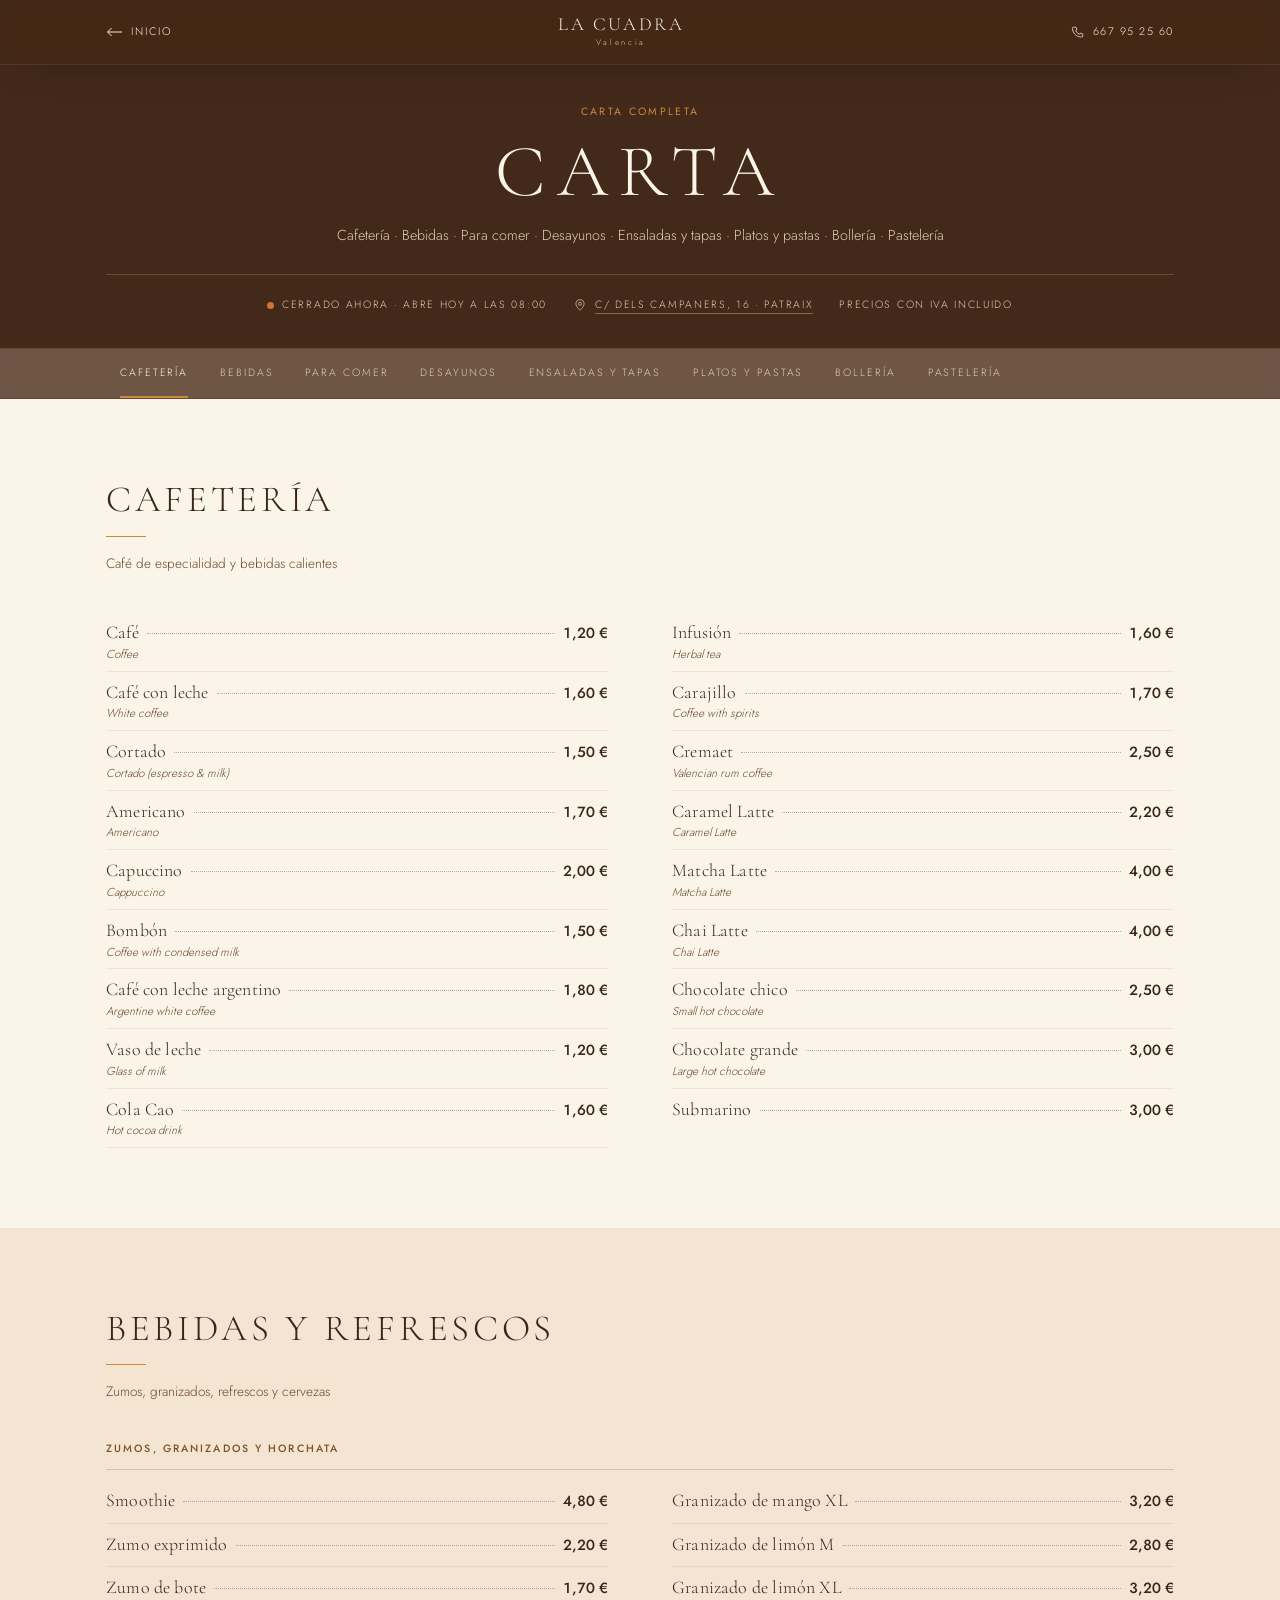
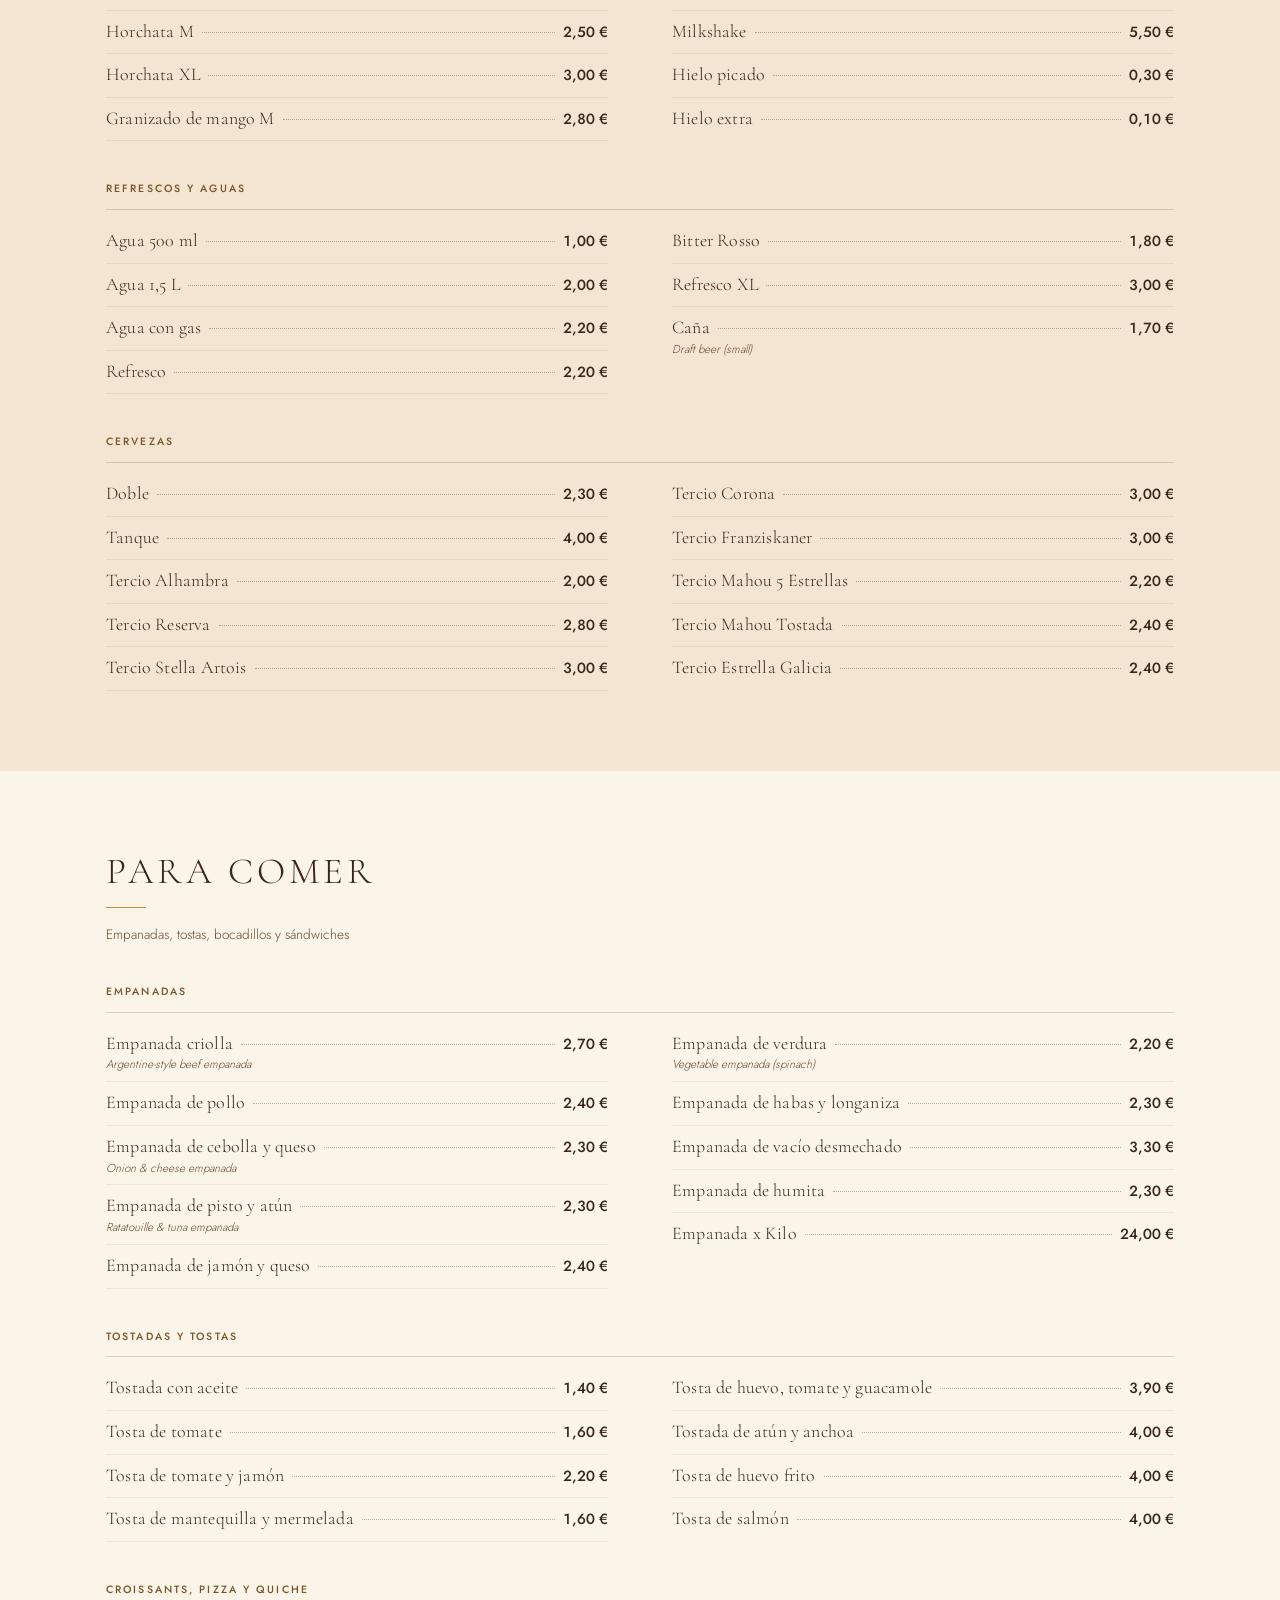
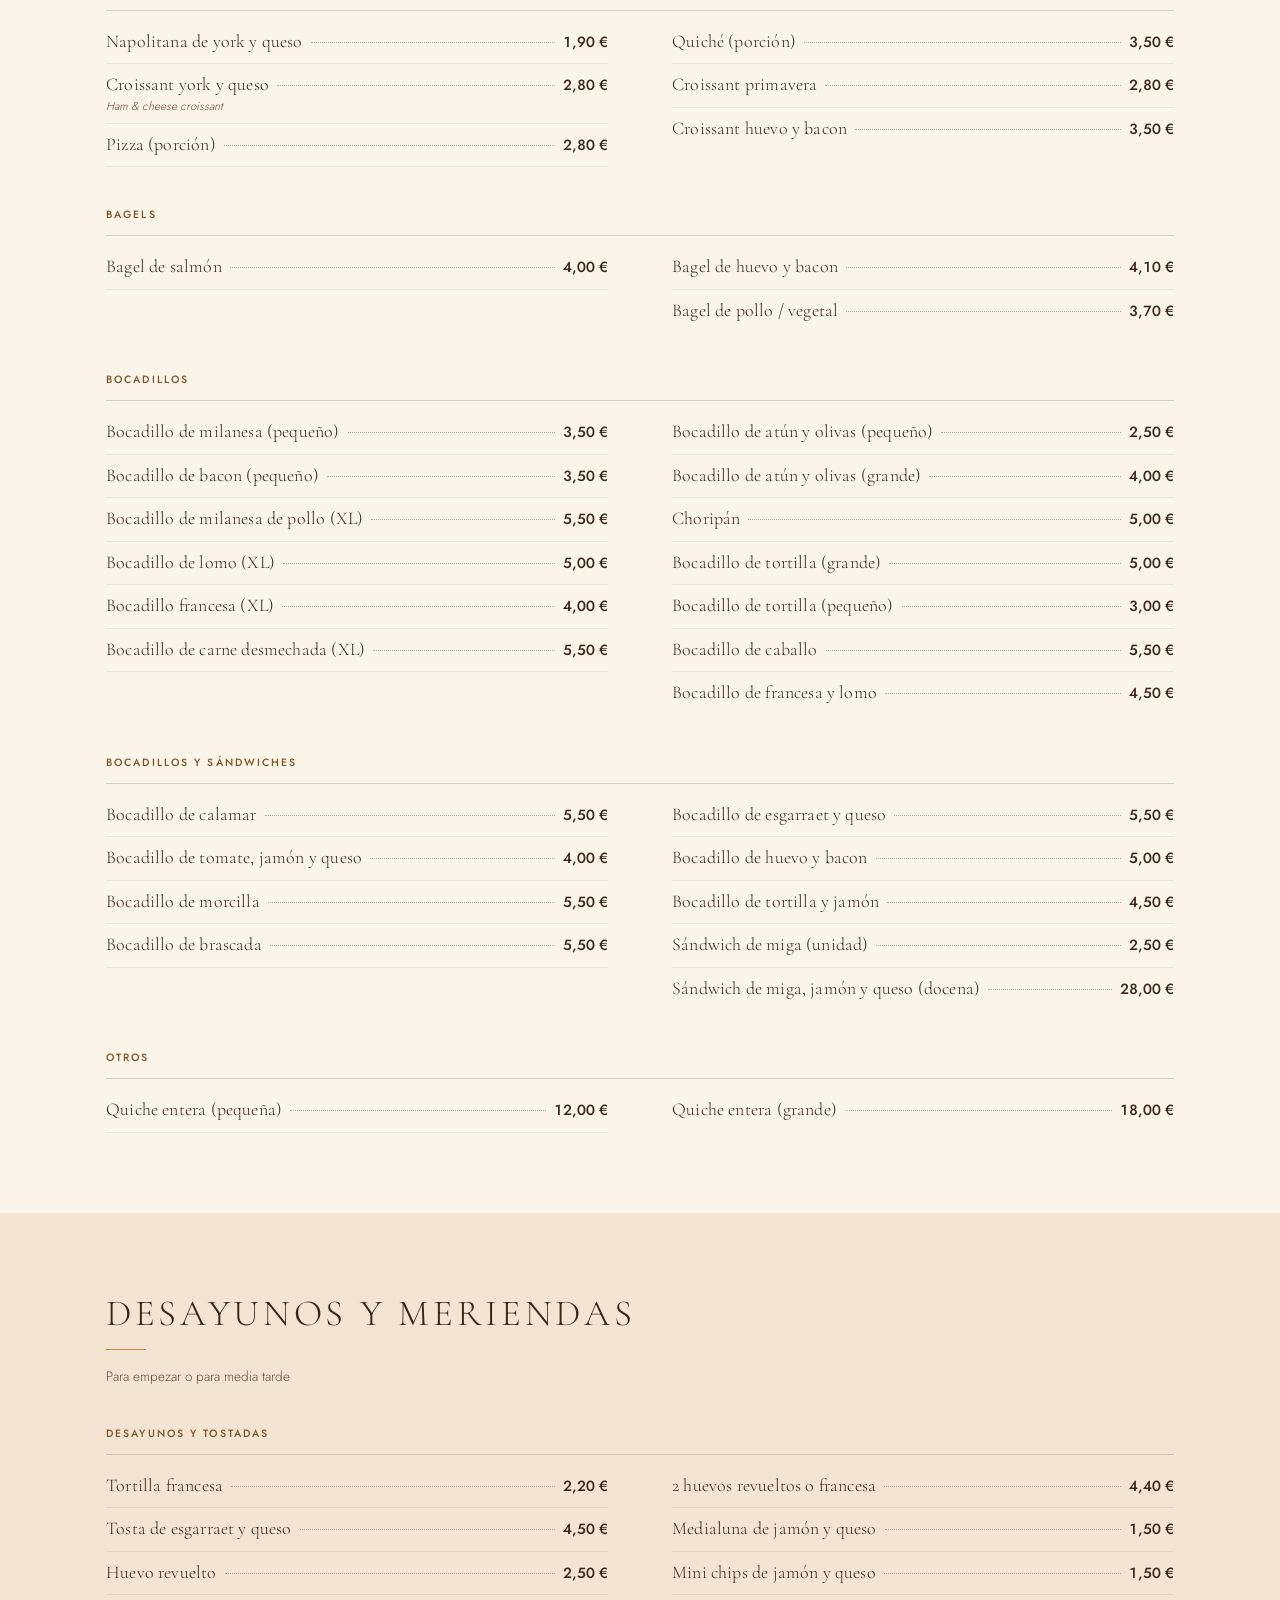
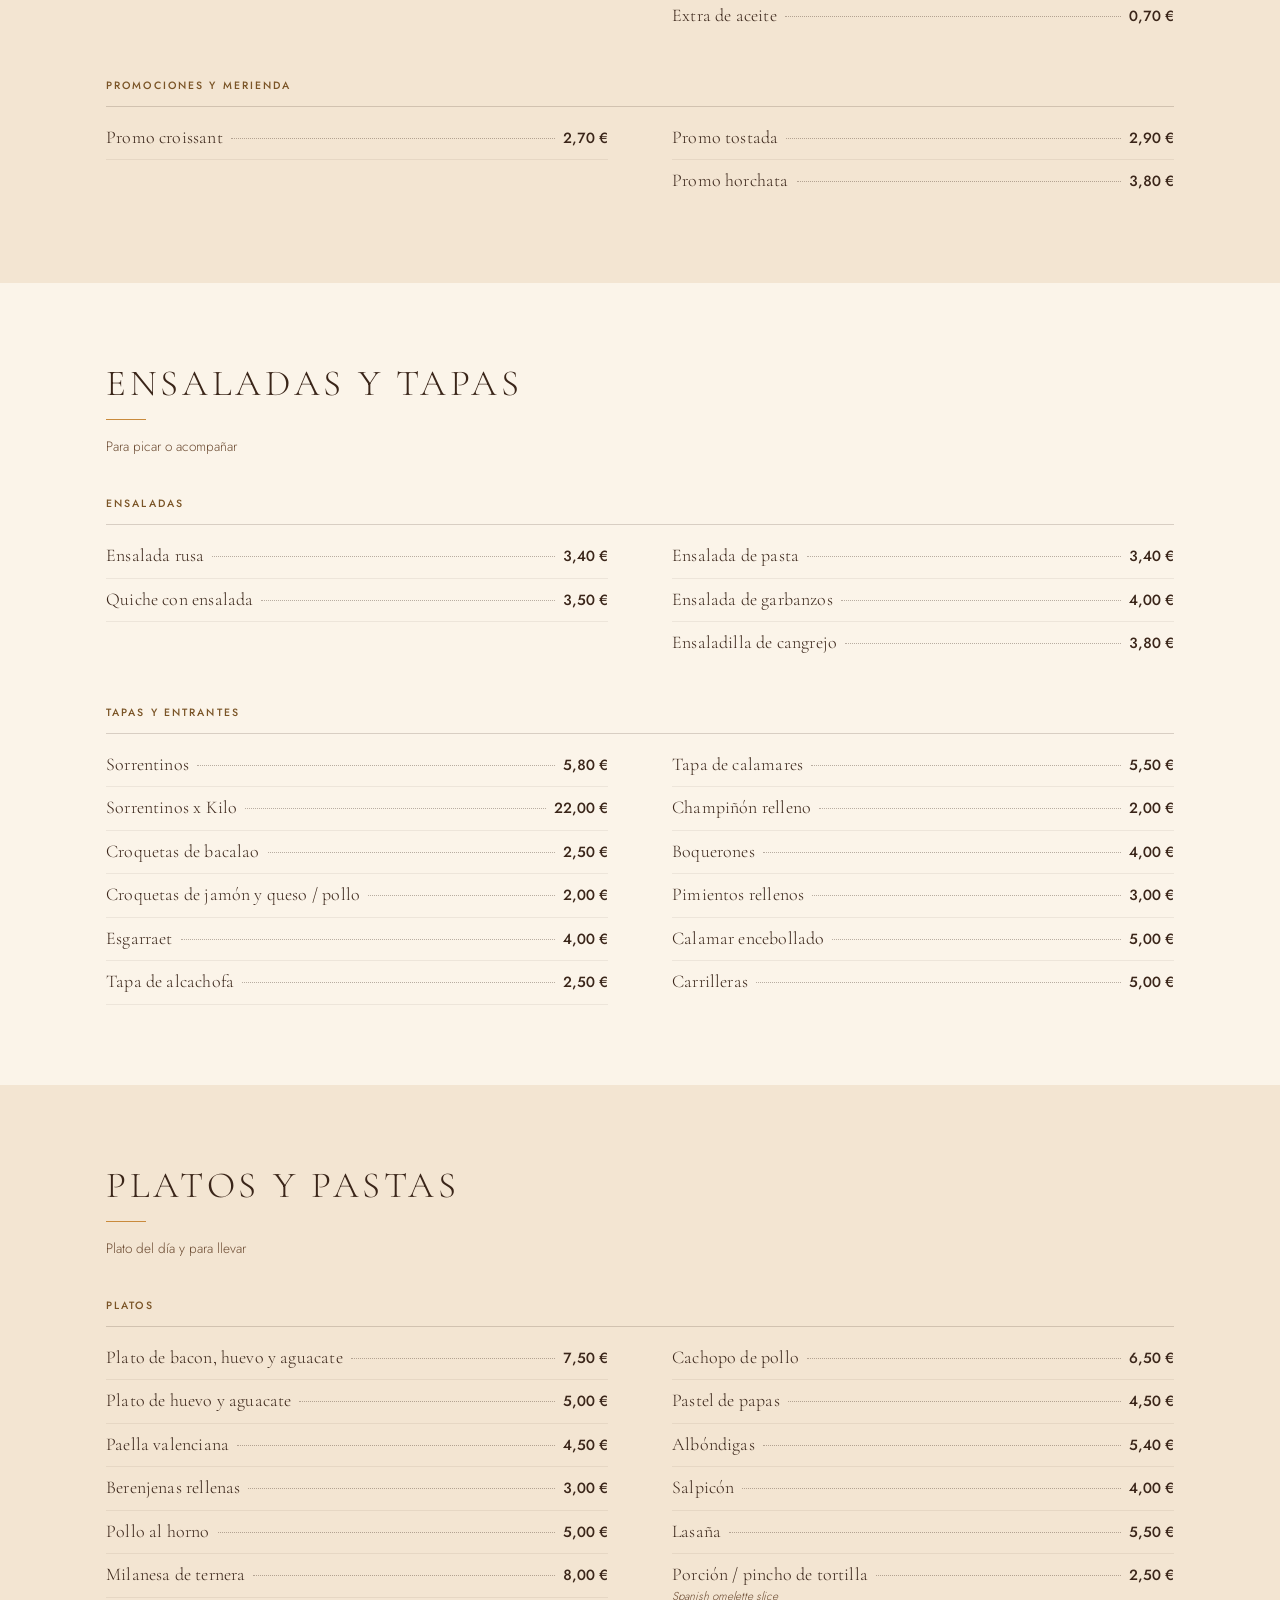
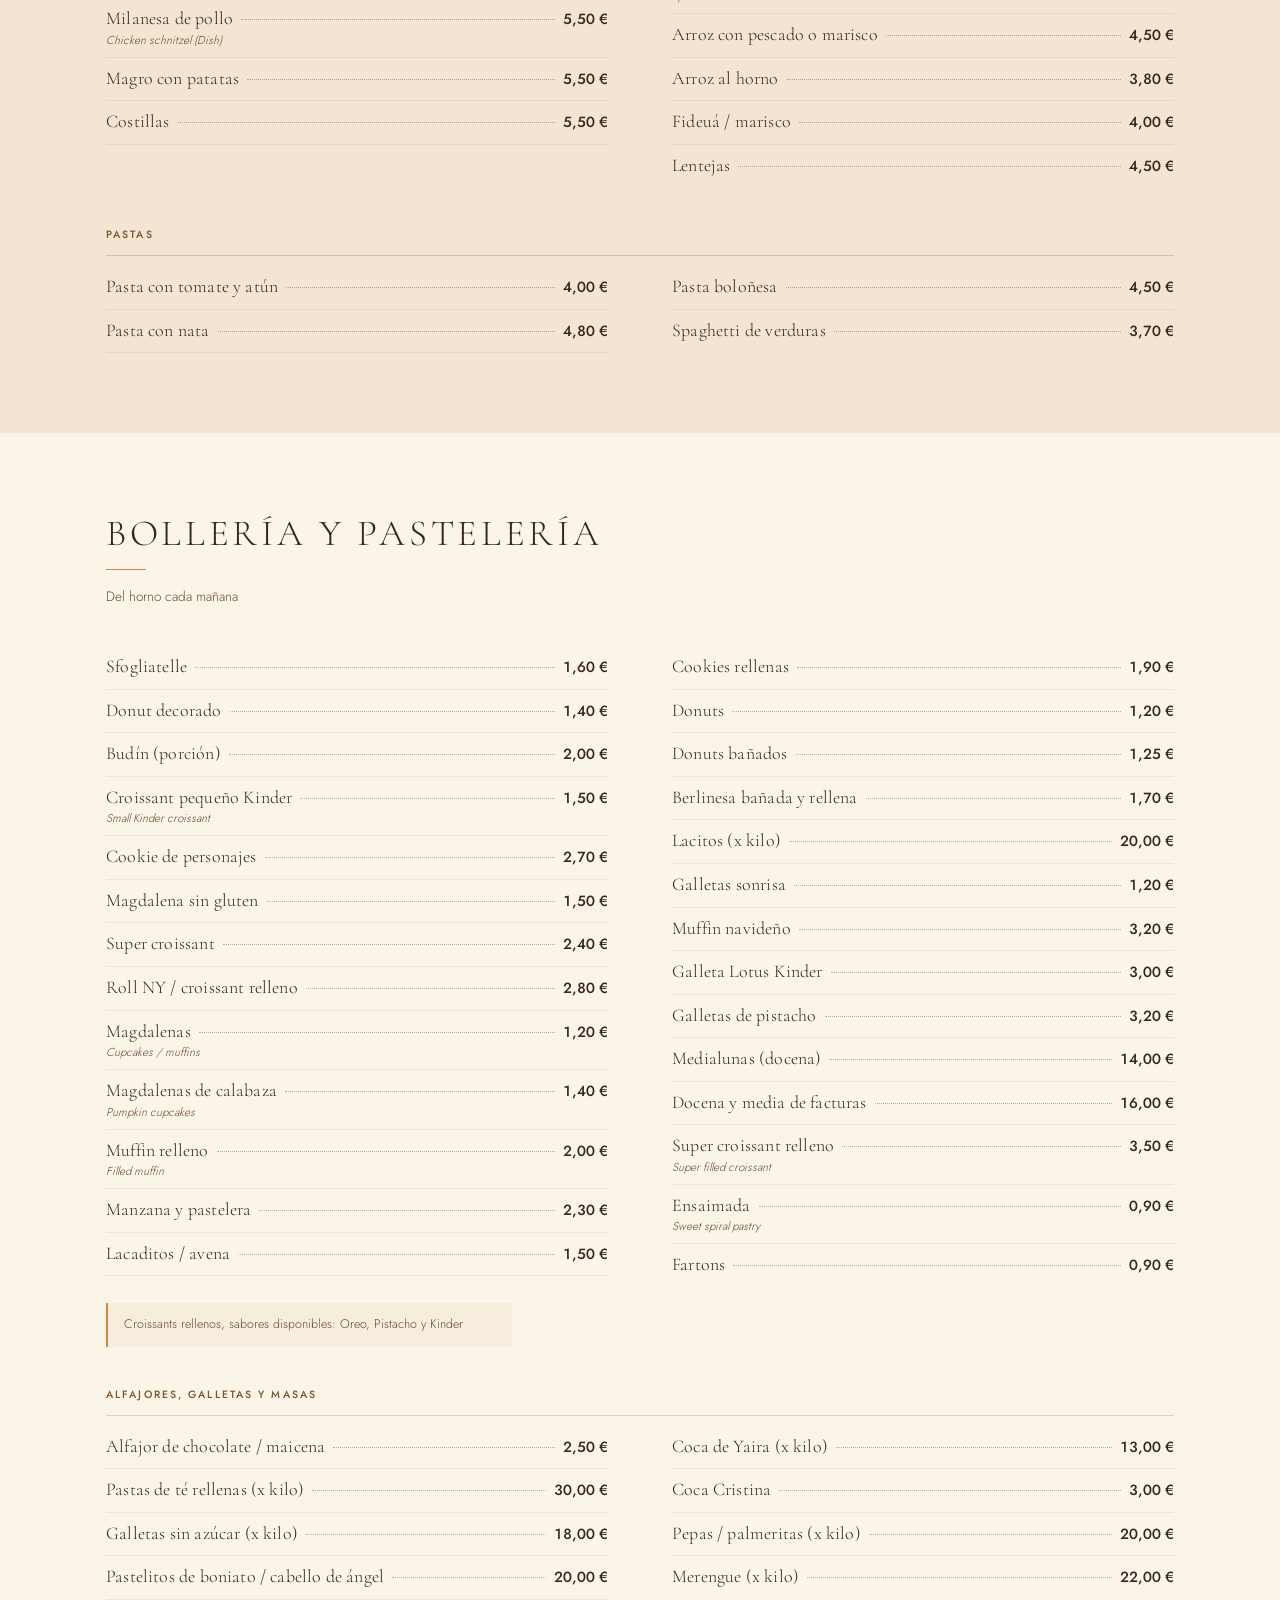
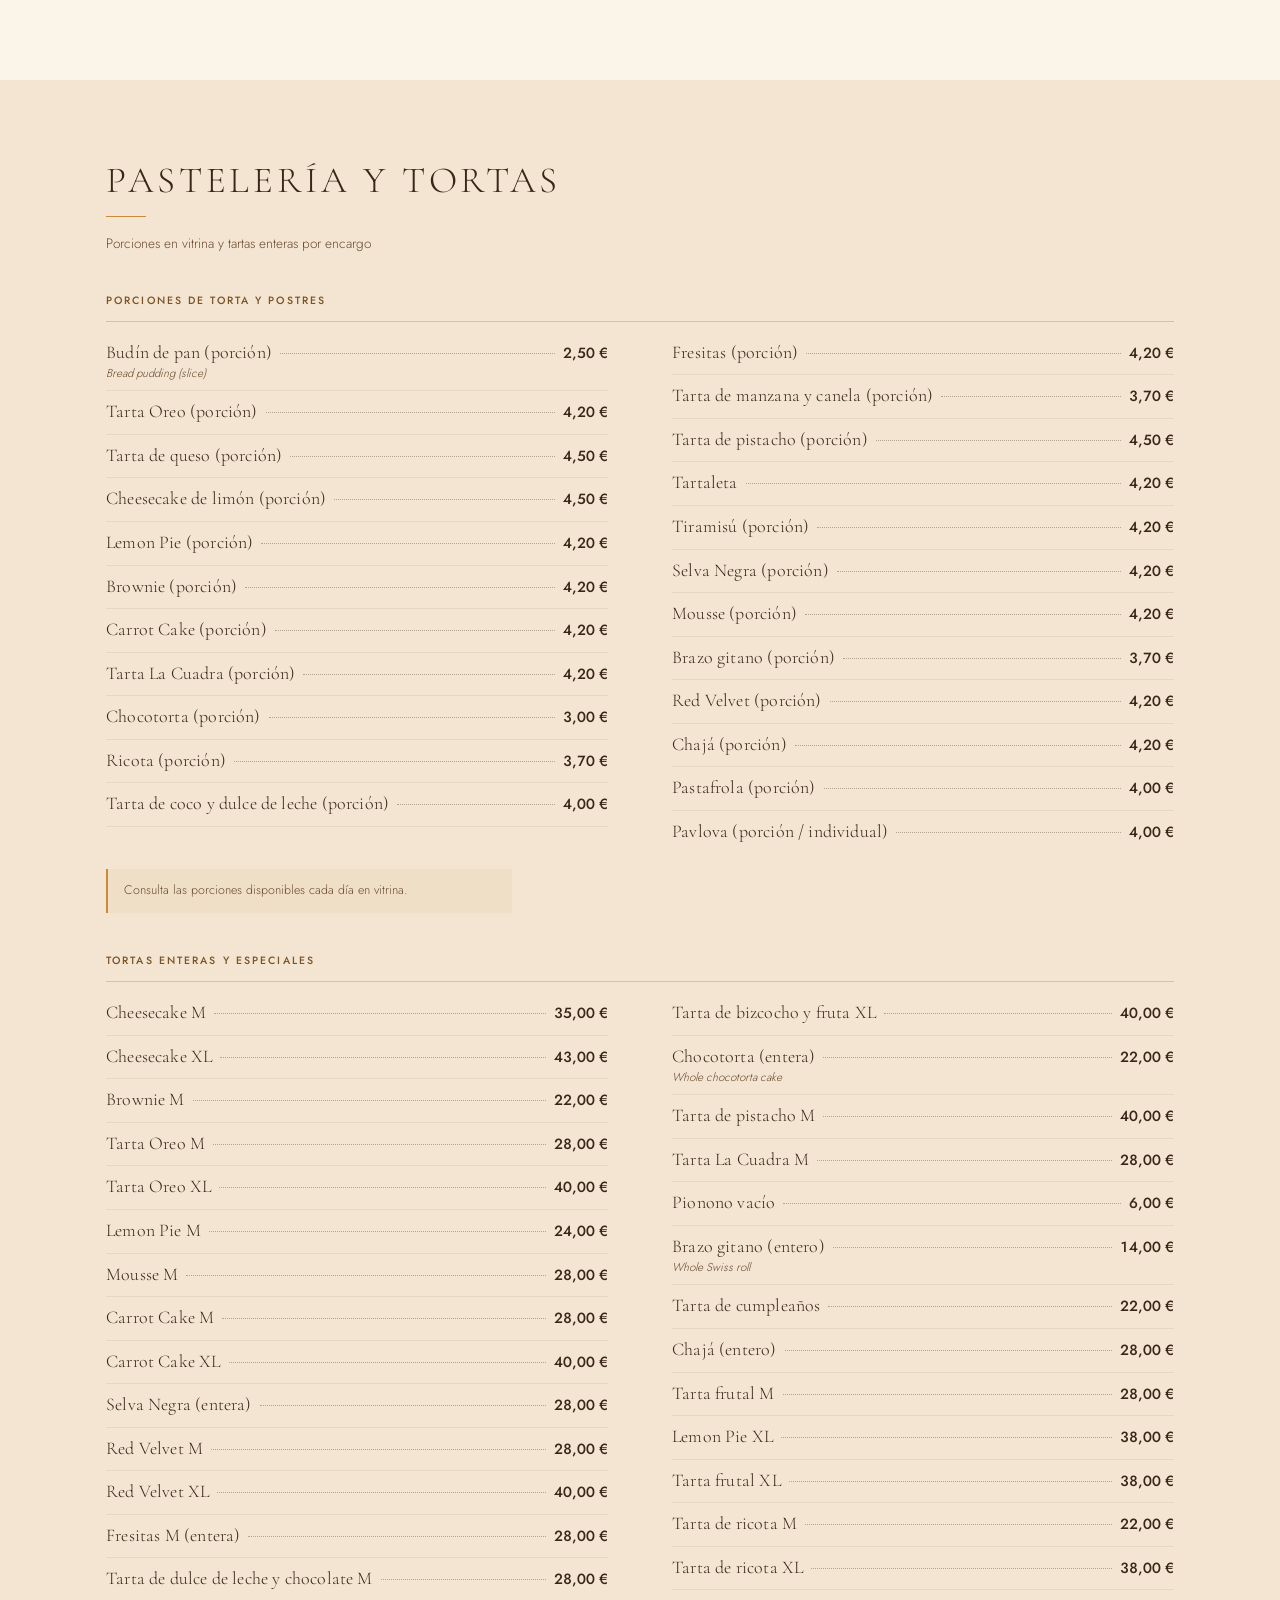
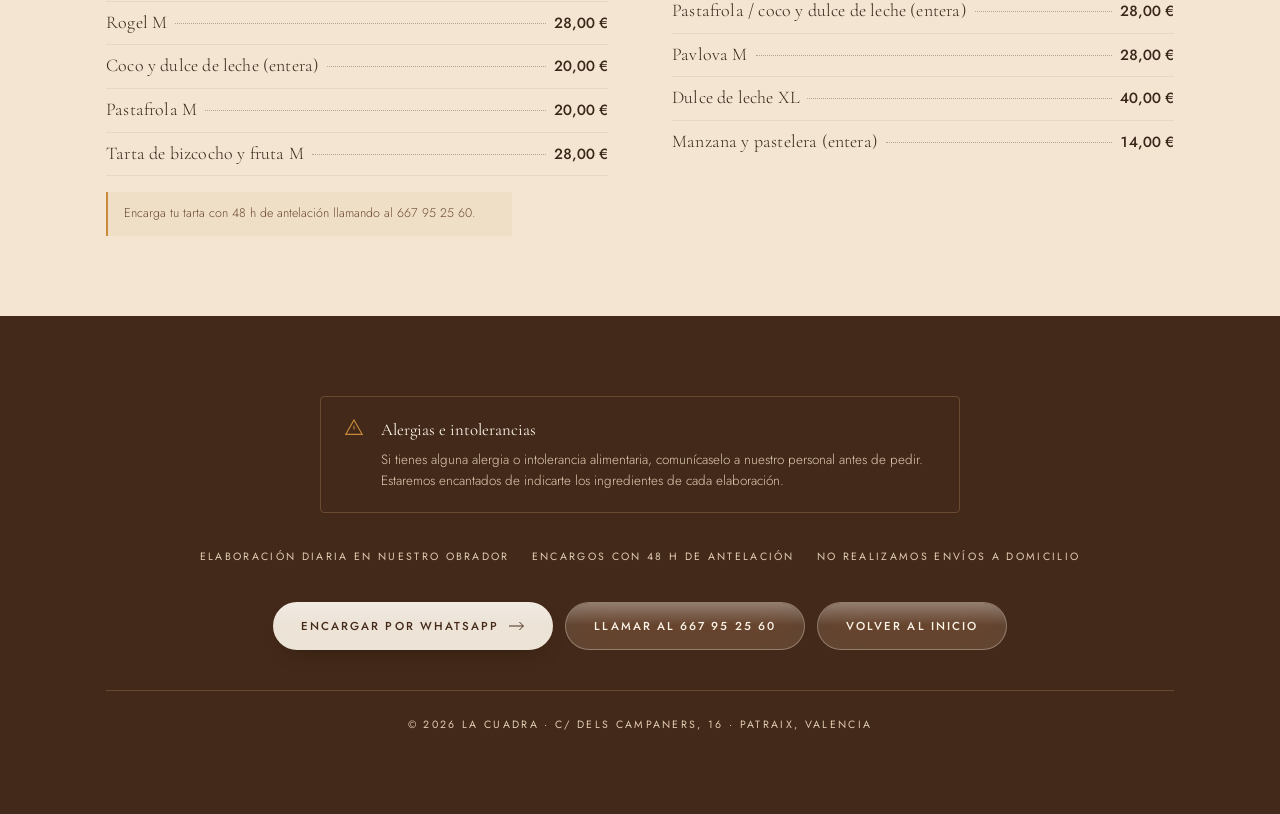
==== commit 59cfbaba: "Actualizar precios de cervezas según ticket TPV - Caña: 1,60€ → 1,70€ - Doble: 2,20€ → 2,30€ - Terci" ====
--- a/carta.html
+++ b/carta.html
@@ -5,14 +5,14 @@
 <meta name="viewport" content="width=device-width, initial-scale=1">
 <title>Carta · La Cuadra — Pastelería y cafetería argentina en Patraix, Valencia</title>
 <meta name="description" content="Carta completa de La Cuadra: café de especialidad, bollería y pastelería argentina, bocadillos, empanadas, platos del día y bebidas. Precios con IVA incluido. C/ dels Campaners 16, Patraix.">
-<link rel="canonical" href="https://lacuadravalencia.es/carta">
+<link rel="canonical" href="https://lacuadravalencia.com/carta">
 <meta name="theme-color" content="#432919">
 <meta property="og:type" content="website">
 <meta property="og:locale" content="es_ES">
 <meta property="og:site_name" content="La Cuadra">
 <meta property="og:title" content="Carta · La Cuadra, pastelería argentina en Valencia">
 <meta property="og:description" content="Café, bollería, empanadas, bocadillos, platos del día y tartas artesanales. 240 productos con precio.">
-<meta property="og:image" content="https://lacuadravalencia.es/img/og.jpg">
+<meta property="og:image" content="https://lacuadravalencia.com/img/og.jpg">
 <meta name="twitter:card" content="summary_large_image">
 <link rel="icon" href="data:image/svg+xml,%3Csvg xmlns='http://www.w3.org/2000/svg' viewBox='0 0 32 32'%3E%3Crect width='32' height='32' rx='4' fill='%23432919'/%3E%3Ctext x='16' y='23' font-family='Georgia,serif' font-size='19' fill='%23C98A3C' text-anchor='middle'%3ELC%3C/text%3E%3C/svg%3E">
 <link rel="preload" as="font" type="font/woff2" href="fonts/CormorantGaramond-latin.woff2" crossorigin>
@@ -273,7 +273,7 @@
       <hr class="rule">
       <p class="bajada">Zumos, granizados, refrescos y cervezas</p>
     </header>
-    <div class="cols"><div class="grupo"><h3>Zumos, granizados y horchata</h3><ul class="lista"><li><span class="linea"><span class="es">Smoothie</span><span class="dots" aria-hidden="true"></span><span class="pr">4,80 €</span></span></li><li><span class="linea"><span class="es">Zumo exprimido</span><span class="dots" aria-hidden="true"></span><span class="pr">2,20 €</span></span></li><li><span class="linea"><span class="es">Zumo de bote</span><span class="dots" aria-hidden="true"></span><span class="pr">1,70 €</span></span></li><li><span class="linea"><span class="es">Horchata M</span><span class="dots" aria-hidden="true"></span><span class="pr">2,50 €</span></span></li><li><span class="linea"><span class="es">Horchata XL</span><span class="dots" aria-hidden="true"></span><span class="pr">3,00 €</span></span></li><li><span class="linea"><span class="es">Granizado de mango M</span><span class="dots" aria-hidden="true"></span><span class="pr">2,80 €</span></span></li><li><span class="linea"><span class="es">Granizado de mango XL</span><span class="dots" aria-hidden="true"></span><span class="pr">3,20 €</span></span></li><li><span class="linea"><span class="es">Granizado de limón M</span><span class="dots" aria-hidden="true"></span><span class="pr">2,80 €</span></span></li><li><span class="linea"><span class="es">Granizado de limón XL</span><span class="dots" aria-hidden="true"></span><span class="pr">3,20 €</span></span></li><li><span class="linea"><span class="es">Milkshake</span><span class="dots" aria-hidden="true"></span><span class="pr">5,50 €</span></span></li><li><span class="linea"><span class="es">Hielo picado</span><span class="dots" aria-hidden="true"></span><span class="pr">0,30 €</span></span></li><li><span class="linea"><span class="es">Hielo extra</span><span class="dots" aria-hidden="true"></span><span class="pr">0,10 €</span></span></li></ul></div><div class="grupo"><h3>Refrescos y aguas</h3><ul class="lista"><li><span class="linea"><span class="es">Agua 500 ml</span><span class="dots" aria-hidden="true"></span><span class="pr">1,00 €</span></span></li><li><span class="linea"><span class="es">Agua 1,5 L</span><span class="dots" aria-hidden="true"></span><span class="pr">2,00 €</span></span></li><li><span class="linea"><span class="es">Agua con gas</span><span class="dots" aria-hidden="true"></span><span class="pr">2,20 €</span></span></li><li><span class="linea"><span class="es">Refresco</span><span class="dots" aria-hidden="true"></span><span class="pr">2,20 €</span></span></li><li><span class="linea"><span class="es">Bitter Rosso</span><span class="dots" aria-hidden="true"></span><span class="pr">1,80 €</span></span></li><li><span class="linea"><span class="es">Refresco XL</span><span class="dots" aria-hidden="true"></span><span class="pr">3,00 €</span></span></li><li><span class="linea"><span class="es">Caña</span><span class="dots" aria-hidden="true"></span><span class="pr">1,60 €</span></span><span class="en">Draft beer (small)</span></li></ul></div><div class="grupo"><h3>Cervezas</h3><ul class="lista"><li><span class="linea"><span class="es">Doble</span><span class="dots" aria-hidden="true"></span><span class="pr">2,20 €</span></span></li><li><span class="linea"><span class="es">Tanque</span><span class="dots" aria-hidden="true"></span><span class="pr">4,00 €</span></span></li><li><span class="linea"><span class="es">Tercio Alhambra</span><span class="dots" aria-hidden="true"></span><span class="pr">2,00 €</span></span></li><li><span class="linea"><span class="es">Tercio Reserva</span><span class="dots" aria-hidden="true"></span><span class="pr">2,80 €</span></span></li><li><span class="linea"><span class="es">Tercio Stella Artois</span><span class="dots" aria-hidden="true"></span><span class="pr">3,00 €</span></span></li><li><span class="linea"><span class="es">Tercio Corona</span><span class="dots" aria-hidden="true"></span><span class="pr">3,00 €</span></span></li><li><span class="linea"><span class="es">Tercio Franziskaner</span><span class="dots" aria-hidden="true"></span><span class="pr">3,00 €</span></span></li><li><span class="linea"><span class="es">Tercio Mahou 5 Estrellas</span><span class="dots" aria-hidden="true"></span><span class="pr">2,00 €</span></span></li><li><span class="linea"><span class="es">Tercio Mahou Tostada</span><span class="dots" aria-hidden="true"></span><span class="pr">2,00 €</span></span></li></ul></div></div>
+    <div class="cols"><div class="grupo"><h3>Zumos, granizados y horchata</h3><ul class="lista"><li><span class="linea"><span class="es">Smoothie</span><span class="dots" aria-hidden="true"></span><span class="pr">4,80 €</span></span></li><li><span class="linea"><span class="es">Zumo exprimido</span><span class="dots" aria-hidden="true"></span><span class="pr">2,20 €</span></span></li><li><span class="linea"><span class="es">Zumo de bote</span><span class="dots" aria-hidden="true"></span><span class="pr">1,70 €</span></span></li><li><span class="linea"><span class="es">Horchata M</span><span class="dots" aria-hidden="true"></span><span class="pr">2,50 €</span></span></li><li><span class="linea"><span class="es">Horchata XL</span><span class="dots" aria-hidden="true"></span><span class="pr">3,00 €</span></span></li><li><span class="linea"><span class="es">Granizado de mango M</span><span class="dots" aria-hidden="true"></span><span class="pr">2,80 €</span></span></li><li><span class="linea"><span class="es">Granizado de mango XL</span><span class="dots" aria-hidden="true"></span><span class="pr">3,20 €</span></span></li><li><span class="linea"><span class="es">Granizado de limón M</span><span class="dots" aria-hidden="true"></span><span class="pr">2,80 €</span></span></li><li><span class="linea"><span class="es">Granizado de limón XL</span><span class="dots" aria-hidden="true"></span><span class="pr">3,20 €</span></span></li><li><span class="linea"><span class="es">Milkshake</span><span class="dots" aria-hidden="true"></span><span class="pr">5,50 €</span></span></li><li><span class="linea"><span class="es">Hielo picado</span><span class="dots" aria-hidden="true"></span><span class="pr">0,30 €</span></span></li><li><span class="linea"><span class="es">Hielo extra</span><span class="dots" aria-hidden="true"></span><span class="pr">0,10 €</span></span></li></ul></div><div class="grupo"><h3>Refrescos y aguas</h3><ul class="lista"><li><span class="linea"><span class="es">Agua 500 ml</span><span class="dots" aria-hidden="true"></span><span class="pr">1,00 €</span></span></li><li><span class="linea"><span class="es">Agua 1,5 L</span><span class="dots" aria-hidden="true"></span><span class="pr">2,00 €</span></span></li><li><span class="linea"><span class="es">Agua con gas</span><span class="dots" aria-hidden="true"></span><span class="pr">2,20 €</span></span></li><li><span class="linea"><span class="es">Refresco</span><span class="dots" aria-hidden="true"></span><span class="pr">2,20 €</span></span></li><li><span class="linea"><span class="es">Bitter Rosso</span><span class="dots" aria-hidden="true"></span><span class="pr">1,80 €</span></span></li><li><span class="linea"><span class="es">Refresco XL</span><span class="dots" aria-hidden="true"></span><span class="pr">3,00 €</span></span></li><li><span class="linea"><span class="es">Caña</span><span class="dots" aria-hidden="true"></span><span class="pr">1,70 €</span></span><span class="en">Draft beer (small)</span></li></ul></div><div class="grupo"><h3>Cervezas</h3><ul class="lista"><li><span class="linea"><span class="es">Doble</span><span class="dots" aria-hidden="true"></span><span class="pr">2,30 €</span></span></li><li><span class="linea"><span class="es">Tanque</span><span class="dots" aria-hidden="true"></span><span class="pr">4,00 €</span></span></li><li><span class="linea"><span class="es">Tercio Alhambra</span><span class="dots" aria-hidden="true"></span><span class="pr">2,00 €</span></span></li><li><span class="linea"><span class="es">Tercio Reserva</span><span class="dots" aria-hidden="true"></span><span class="pr">2,80 €</span></span></li><li><span class="linea"><span class="es">Tercio Stella Artois</span><span class="dots" aria-hidden="true"></span><span class="pr">3,00 €</span></span></li><li><span class="linea"><span class="es">Tercio Corona</span><span class="dots" aria-hidden="true"></span><span class="pr">3,00 €</span></span></li><li><span class="linea"><span class="es">Tercio Franziskaner</span><span class="dots" aria-hidden="true"></span><span class="pr">3,00 €</span></span></li><li><span class="linea"><span class="es">Tercio Mahou 5 Estrellas</span><span class="dots" aria-hidden="true"></span><span class="pr">2,20 €</span></span></li><li><span class="linea"><span class="es">Tercio Mahou Tostada</span><span class="dots" aria-hidden="true"></span><span class="pr">2,40 €</span></span></li><li><span class="linea"><span class="es">Tercio Estrella Galicia</span><span class="dots" aria-hidden="true"></span><span class="pr">2,40 €</span></span></li></ul></div></div>
   </div>
 </section><section class="sec cream" id="bocadillos" aria-labelledby="h-bocadillos">
   <div class="wrap">
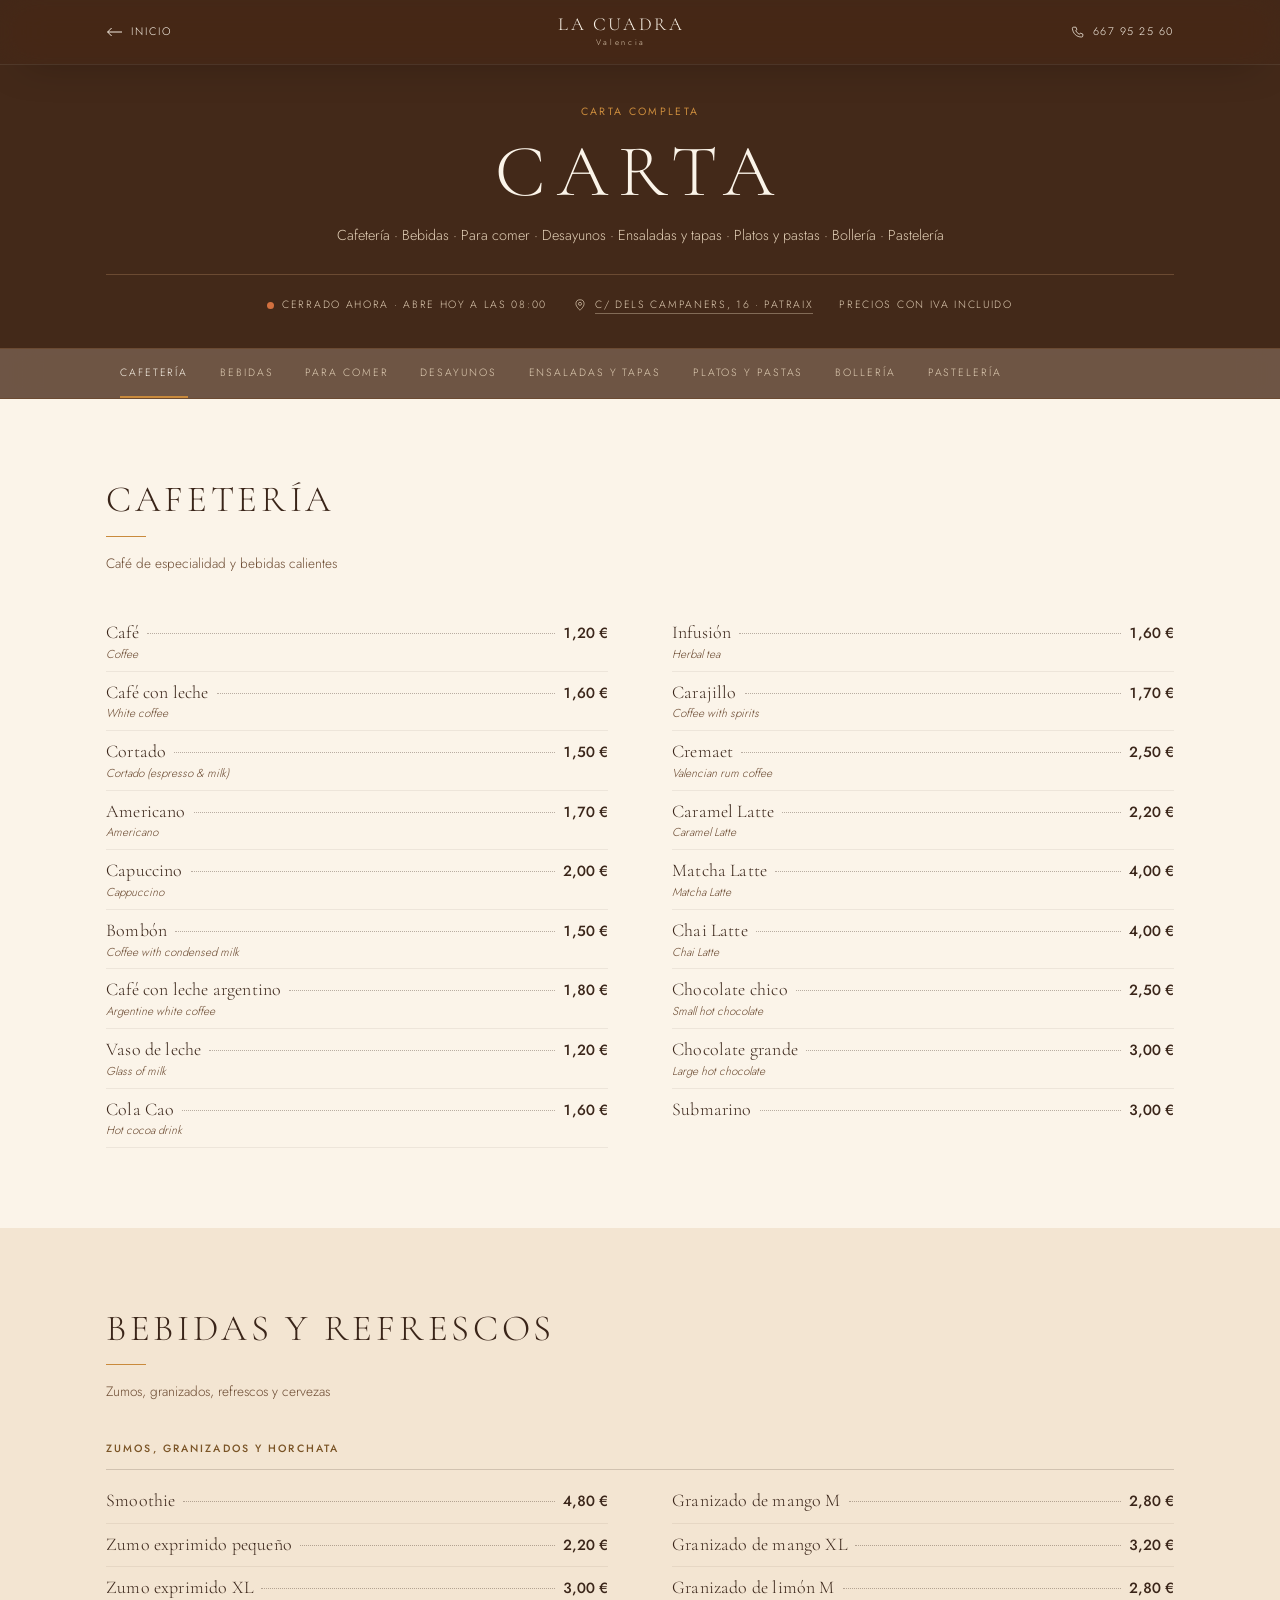
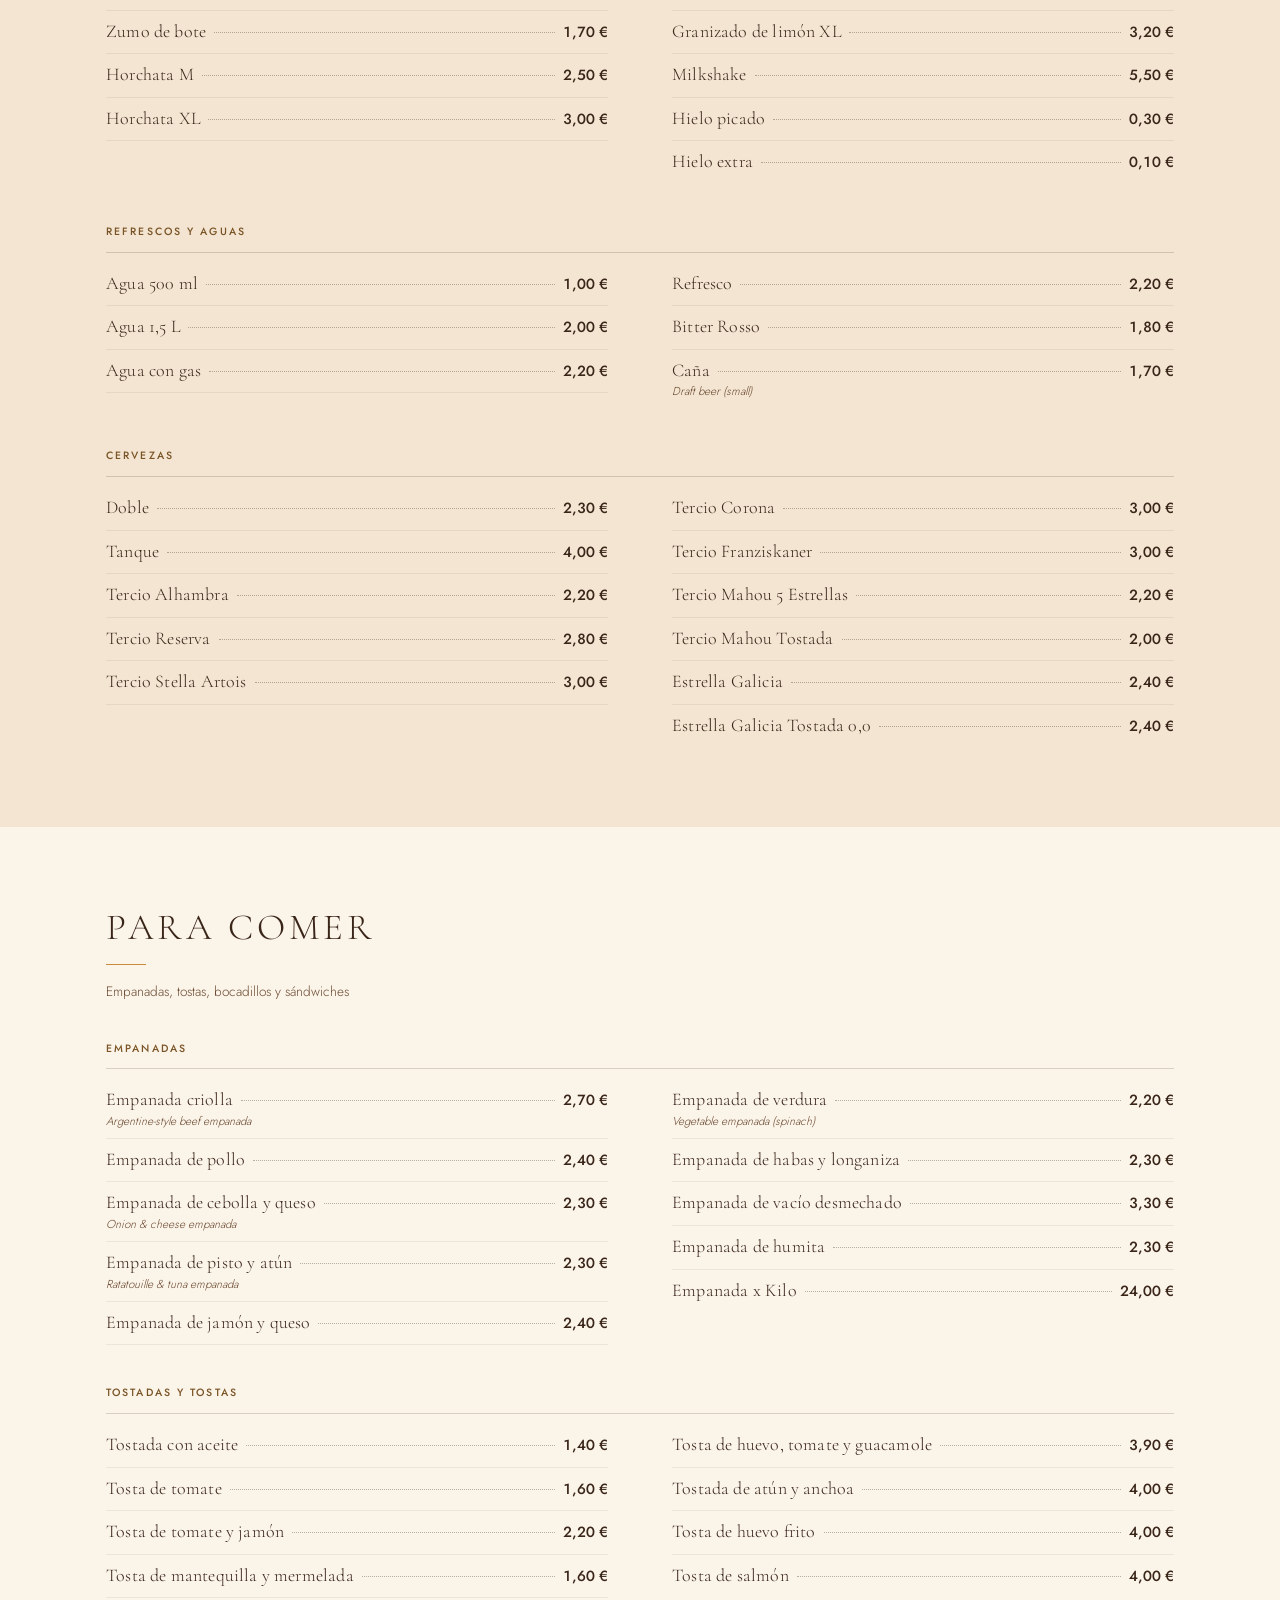
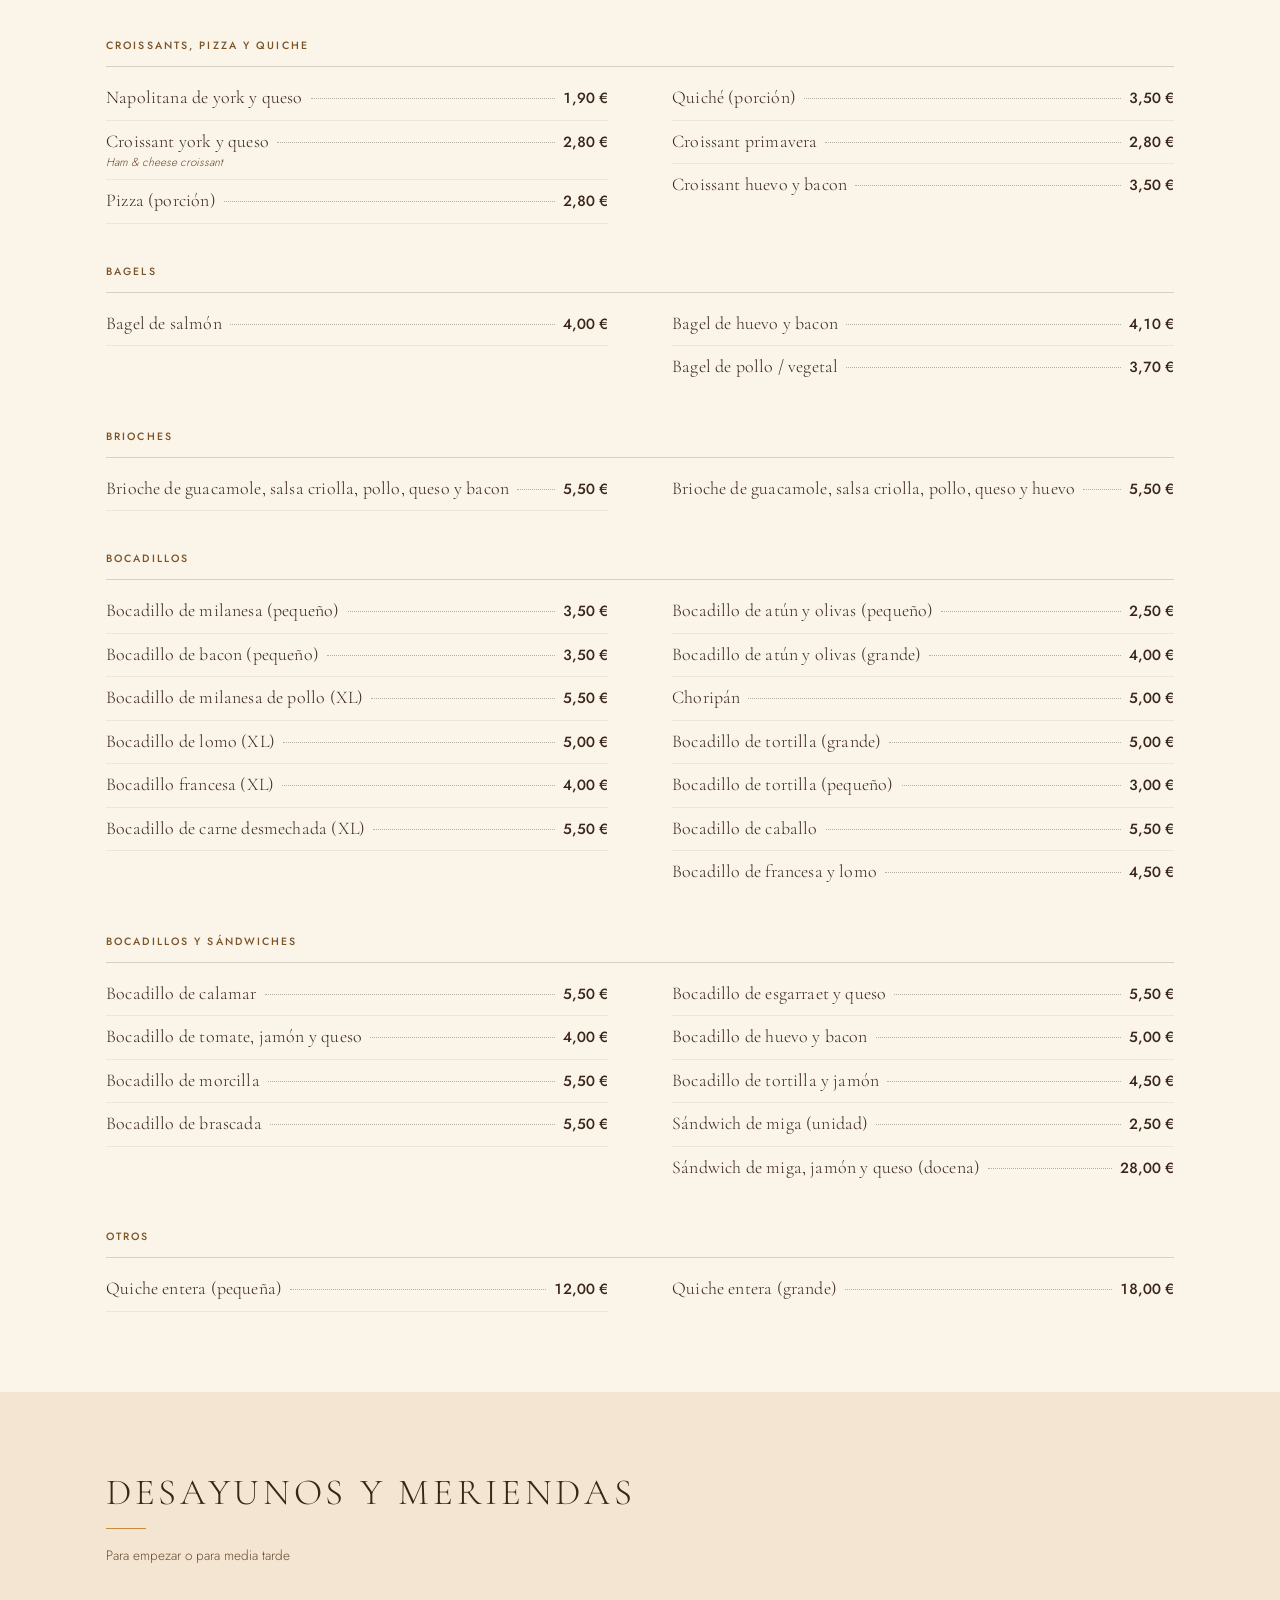
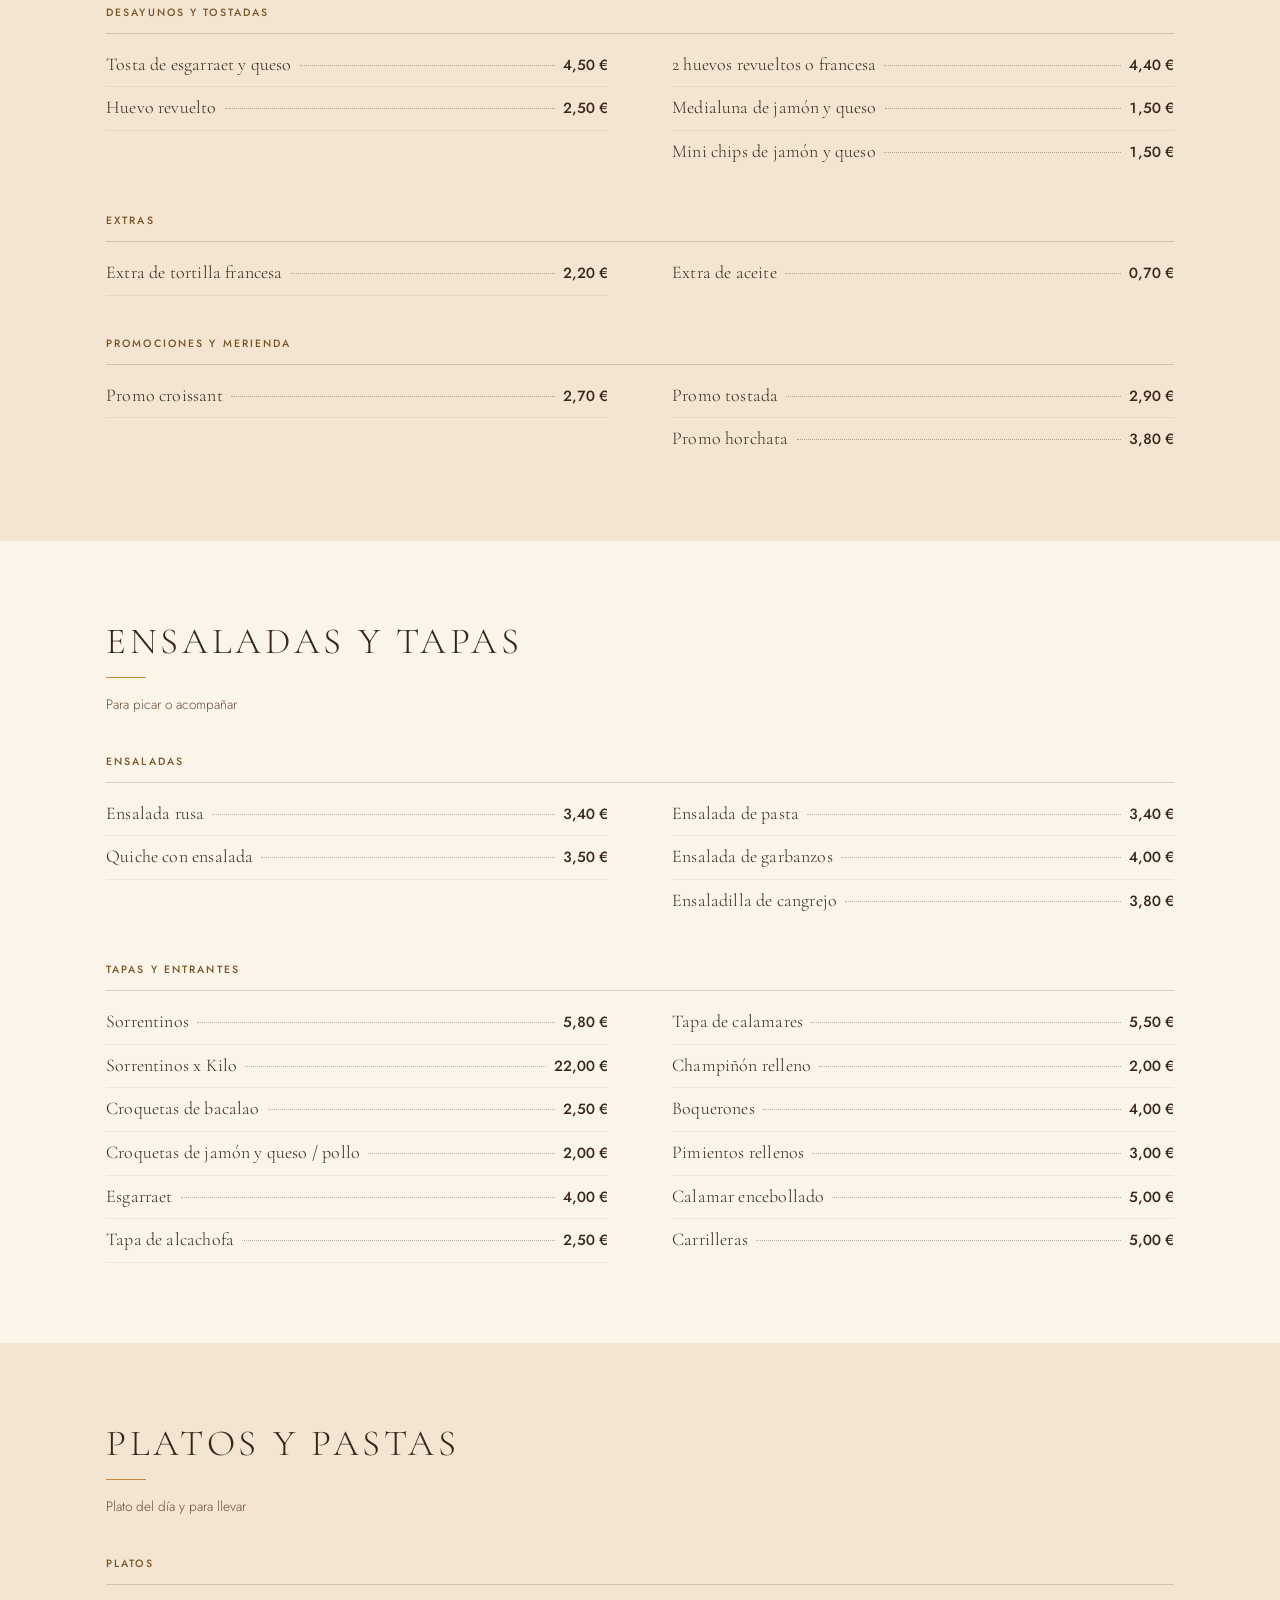
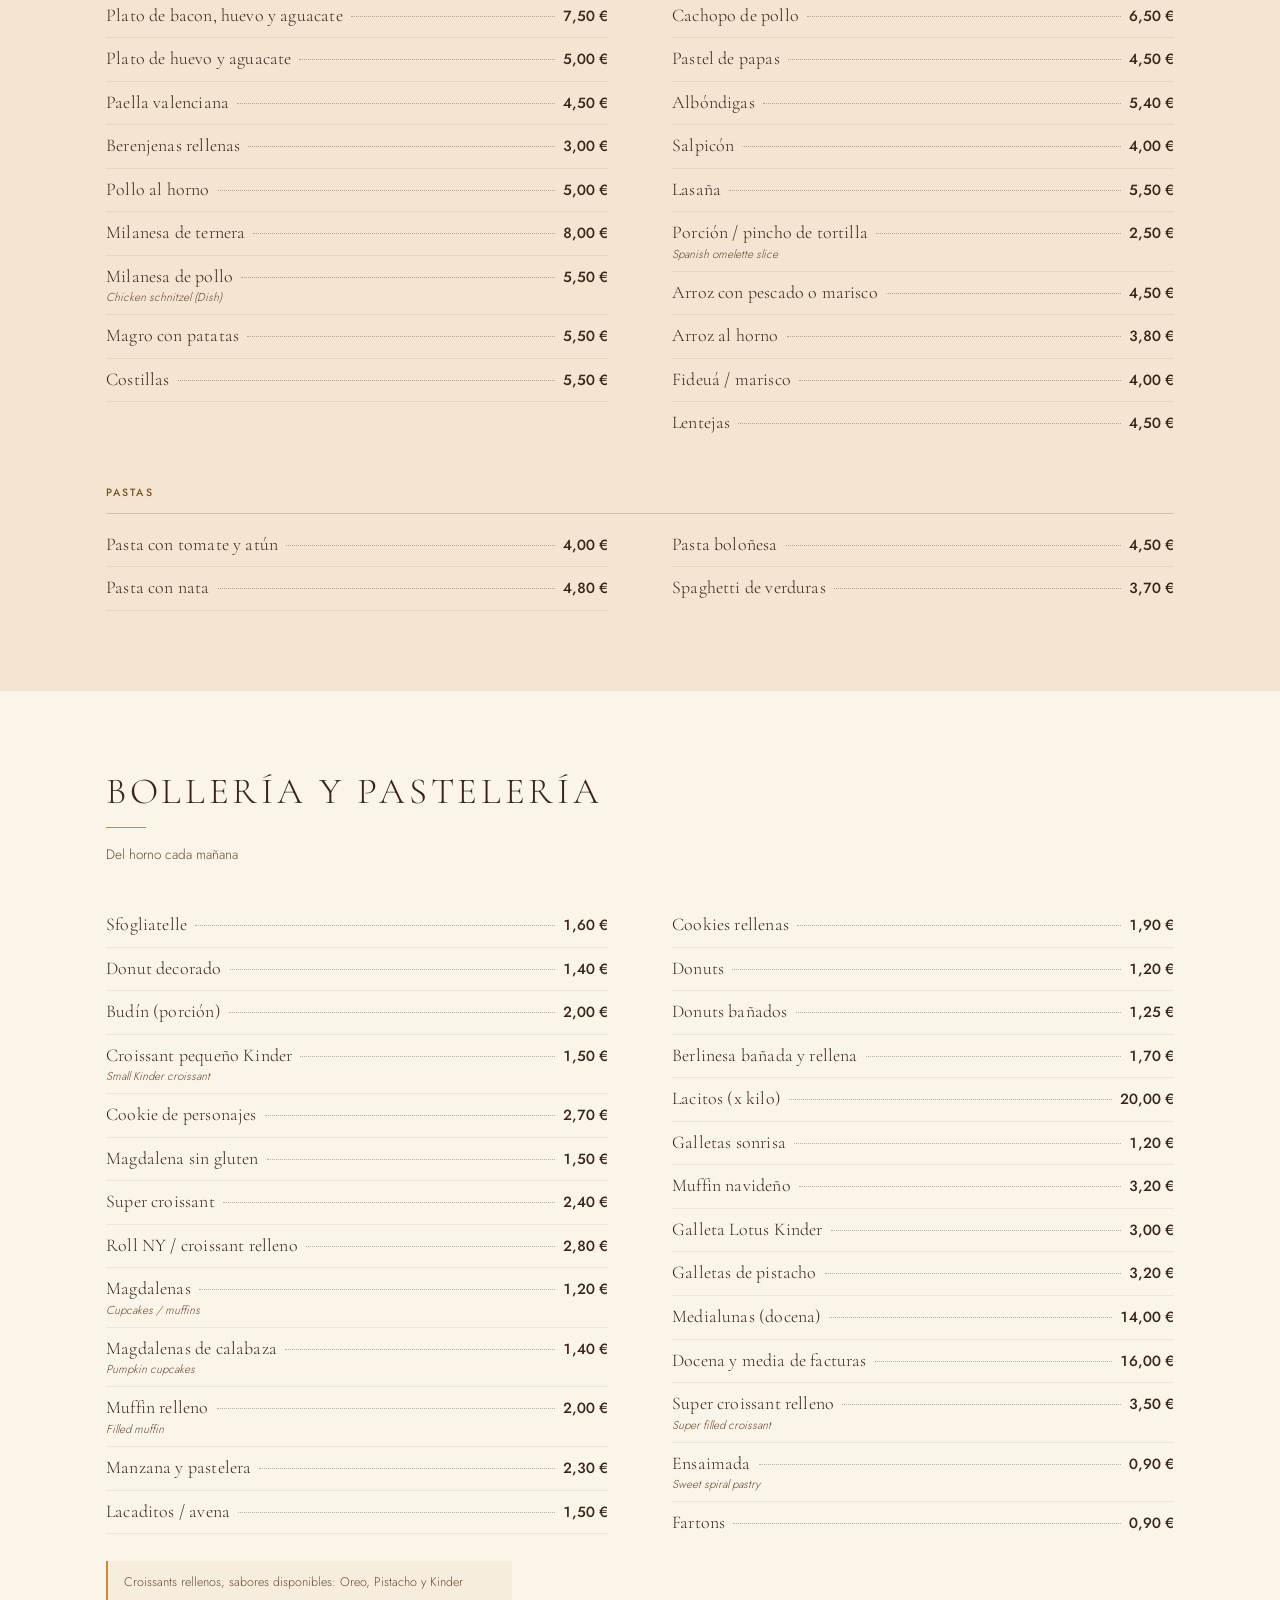
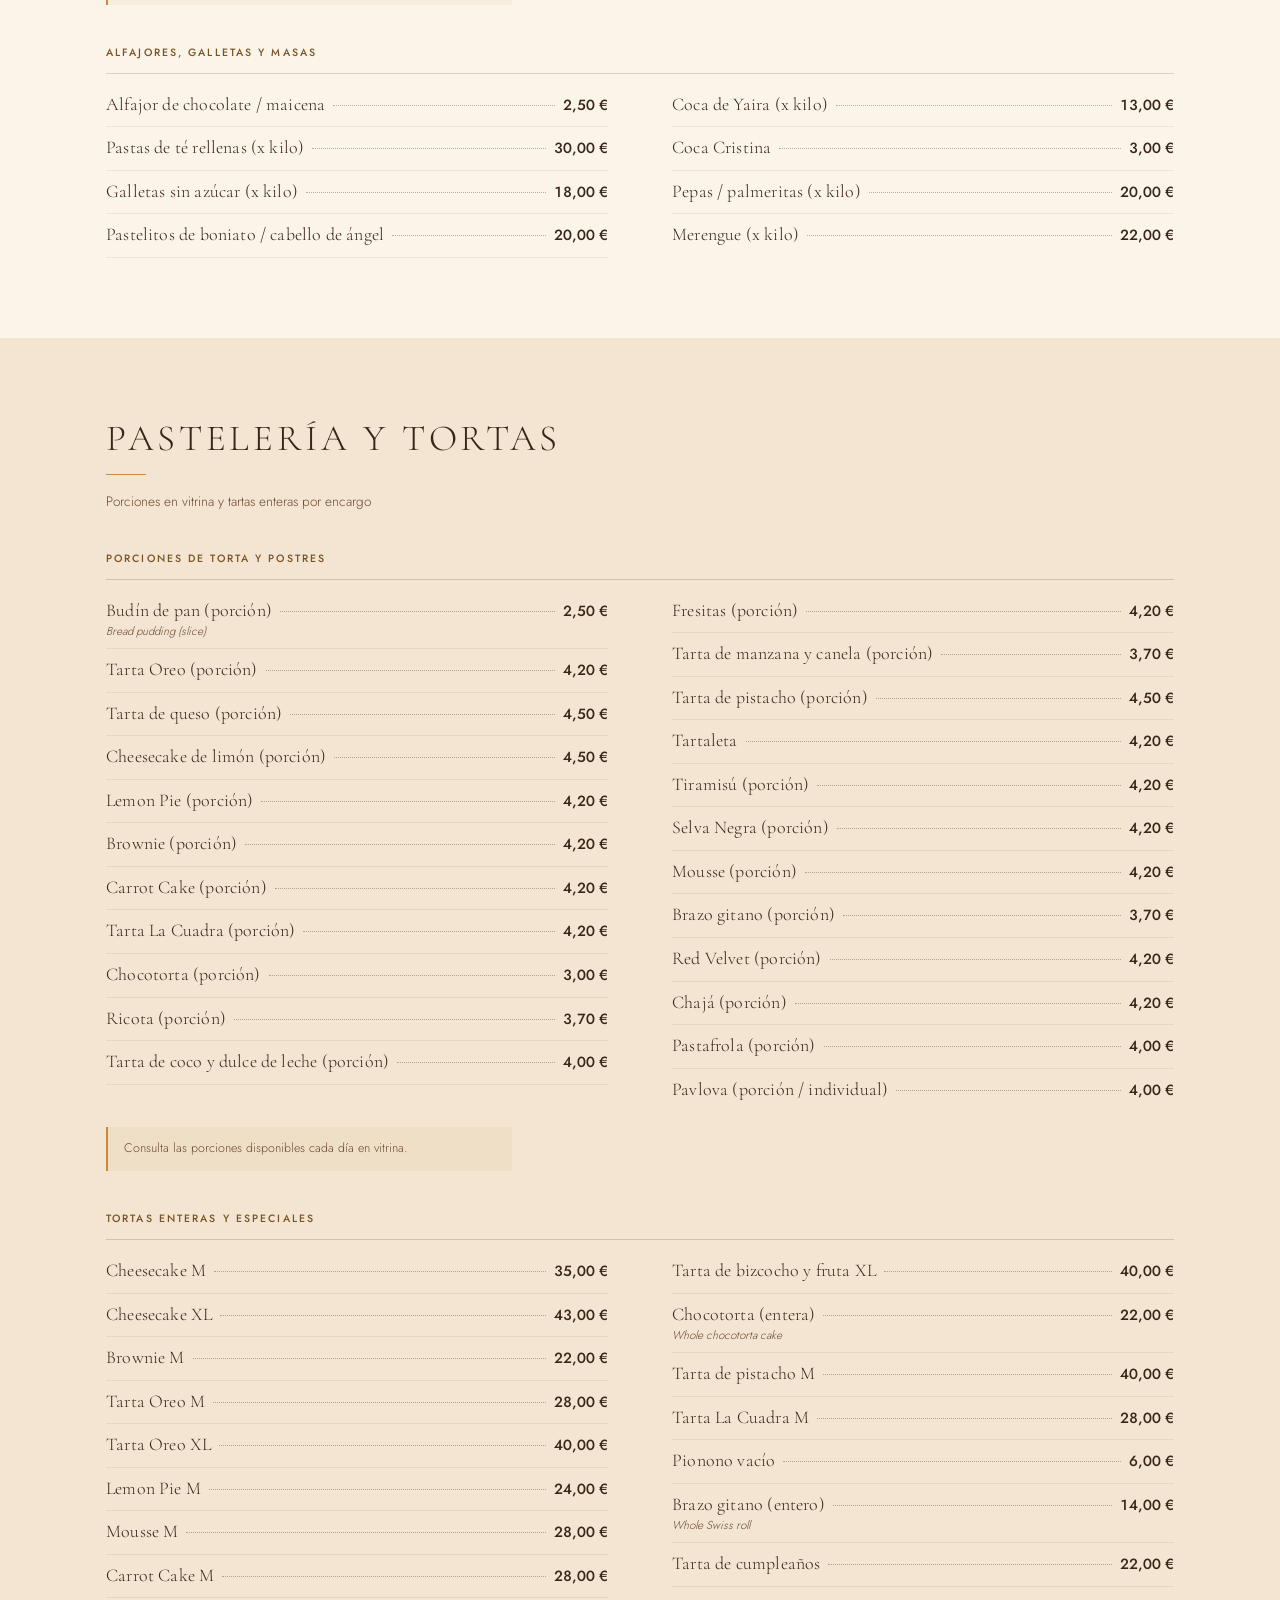
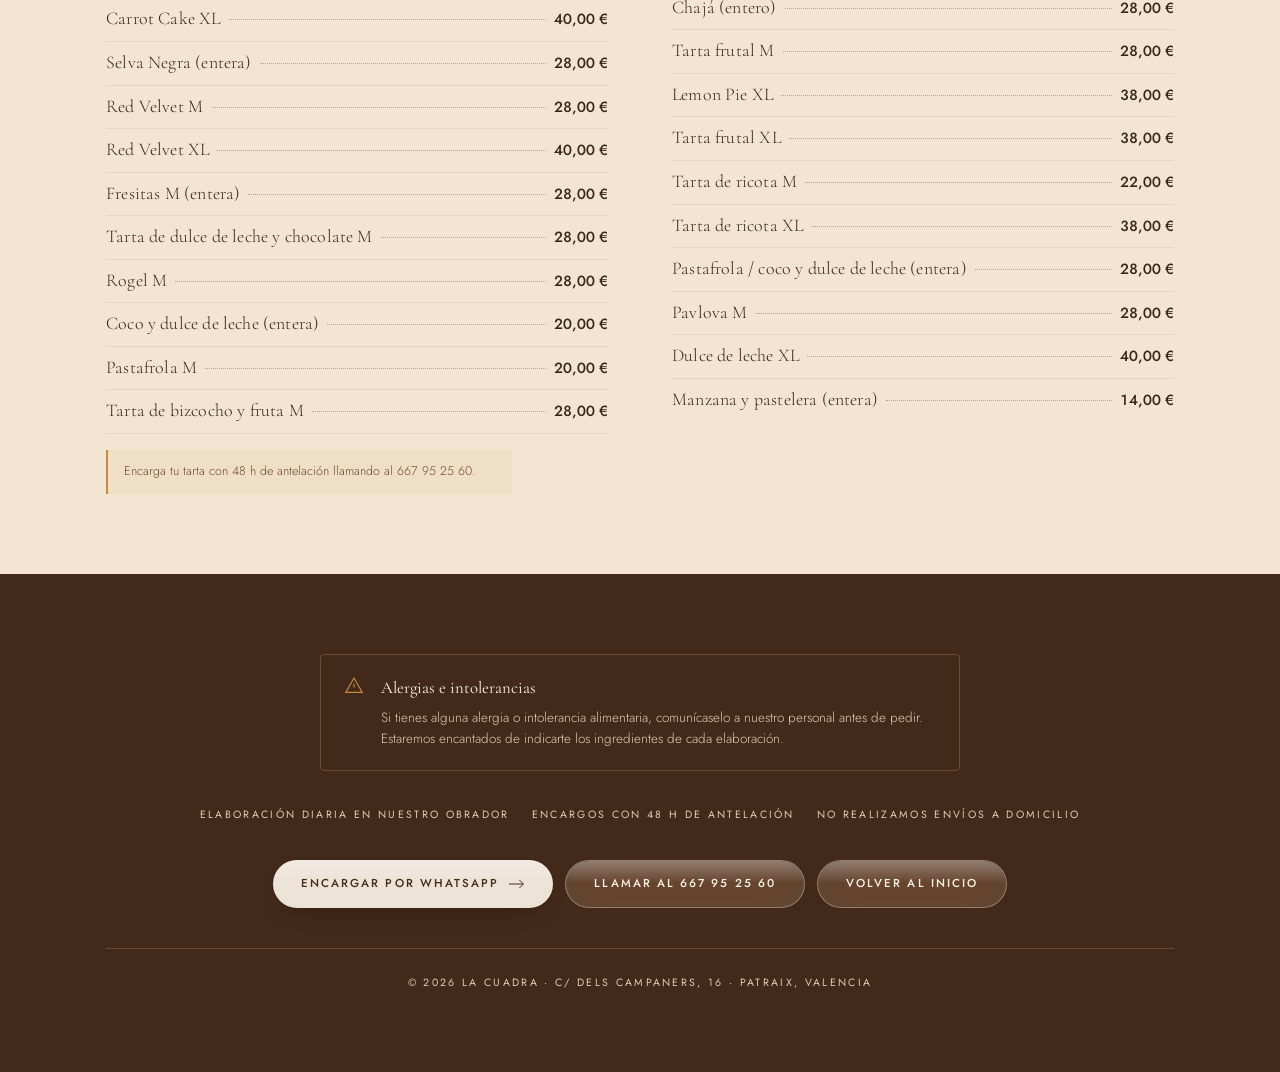
==== commit 78380490: "Actualizar precios y productos de la carta según el cliente - Cervezas: caña 1,70 €, doble 2,30 €, t" ====
--- a/carta.html
+++ b/carta.html
@@ -5,14 +5,14 @@
 <meta name="viewport" content="width=device-width, initial-scale=1">
 <title>Carta · La Cuadra — Pastelería y cafetería argentina en Patraix, Valencia</title>
 <meta name="description" content="Carta completa de La Cuadra: café de especialidad, bollería y pastelería argentina, bocadillos, empanadas, platos del día y bebidas. Precios con IVA incluido. C/ dels Campaners 16, Patraix.">
-<link rel="canonical" href="https://lacuadravalencia.com/carta">
+<link rel="canonical" href="https://lacuadravalencia.es/carta">
 <meta name="theme-color" content="#432919">
 <meta property="og:type" content="website">
 <meta property="og:locale" content="es_ES">
 <meta property="og:site_name" content="La Cuadra">
 <meta property="og:title" content="Carta · La Cuadra, pastelería argentina en Valencia">
-<meta property="og:description" content="Café, bollería, empanadas, bocadillos, platos del día y tartas artesanales. 240 productos con precio.">
-<meta property="og:image" content="https://lacuadravalencia.com/img/og.jpg">
+<meta property="og:description" content="Café, bollería, empanadas, bocadillos, platos del día y tartas artesanales. 244 productos con precio.">
+<meta property="og:image" content="https://lacuadravalencia.es/img/og.jpg">
 <meta name="twitter:card" content="summary_large_image">
 <link rel="icon" href="data:image/svg+xml,%3Csvg xmlns='http://www.w3.org/2000/svg' viewBox='0 0 32 32'%3E%3Crect width='32' height='32' rx='4' fill='%23432919'/%3E%3Ctext x='16' y='23' font-family='Georgia,serif' font-size='19' fill='%23C98A3C' text-anchor='middle'%3ELC%3C/text%3E%3C/svg%3E">
 <link rel="preload" as="font" type="font/woff2" href="fonts/CormorantGaramond-latin.woff2" crossorigin>
@@ -273,7 +273,7 @@
       <hr class="rule">
       <p class="bajada">Zumos, granizados, refrescos y cervezas</p>
     </header>
-    <div class="cols"><div class="grupo"><h3>Zumos, granizados y horchata</h3><ul class="lista"><li><span class="linea"><span class="es">Smoothie</span><span class="dots" aria-hidden="true"></span><span class="pr">4,80 €</span></span></li><li><span class="linea"><span class="es">Zumo exprimido</span><span class="dots" aria-hidden="true"></span><span class="pr">2,20 €</span></span></li><li><span class="linea"><span class="es">Zumo de bote</span><span class="dots" aria-hidden="true"></span><span class="pr">1,70 €</span></span></li><li><span class="linea"><span class="es">Horchata M</span><span class="dots" aria-hidden="true"></span><span class="pr">2,50 €</span></span></li><li><span class="linea"><span class="es">Horchata XL</span><span class="dots" aria-hidden="true"></span><span class="pr">3,00 €</span></span></li><li><span class="linea"><span class="es">Granizado de mango M</span><span class="dots" aria-hidden="true"></span><span class="pr">2,80 €</span></span></li><li><span class="linea"><span class="es">Granizado de mango XL</span><span class="dots" aria-hidden="true"></span><span class="pr">3,20 €</span></span></li><li><span class="linea"><span class="es">Granizado de limón M</span><span class="dots" aria-hidden="true"></span><span class="pr">2,80 €</span></span></li><li><span class="linea"><span class="es">Granizado de limón XL</span><span class="dots" aria-hidden="true"></span><span class="pr">3,20 €</span></span></li><li><span class="linea"><span class="es">Milkshake</span><span class="dots" aria-hidden="true"></span><span class="pr">5,50 €</span></span></li><li><span class="linea"><span class="es">Hielo picado</span><span class="dots" aria-hidden="true"></span><span class="pr">0,30 €</span></span></li><li><span class="linea"><span class="es">Hielo extra</span><span class="dots" aria-hidden="true"></span><span class="pr">0,10 €</span></span></li></ul></div><div class="grupo"><h3>Refrescos y aguas</h3><ul class="lista"><li><span class="linea"><span class="es">Agua 500 ml</span><span class="dots" aria-hidden="true"></span><span class="pr">1,00 €</span></span></li><li><span class="linea"><span class="es">Agua 1,5 L</span><span class="dots" aria-hidden="true"></span><span class="pr">2,00 €</span></span></li><li><span class="linea"><span class="es">Agua con gas</span><span class="dots" aria-hidden="true"></span><span class="pr">2,20 €</span></span></li><li><span class="linea"><span class="es">Refresco</span><span class="dots" aria-hidden="true"></span><span class="pr">2,20 €</span></span></li><li><span class="linea"><span class="es">Bitter Rosso</span><span class="dots" aria-hidden="true"></span><span class="pr">1,80 €</span></span></li><li><span class="linea"><span class="es">Refresco XL</span><span class="dots" aria-hidden="true"></span><span class="pr">3,00 €</span></span></li><li><span class="linea"><span class="es">Caña</span><span class="dots" aria-hidden="true"></span><span class="pr">1,70 €</span></span><span class="en">Draft beer (small)</span></li></ul></div><div class="grupo"><h3>Cervezas</h3><ul class="lista"><li><span class="linea"><span class="es">Doble</span><span class="dots" aria-hidden="true"></span><span class="pr">2,30 €</span></span></li><li><span class="linea"><span class="es">Tanque</span><span class="dots" aria-hidden="true"></span><span class="pr">4,00 €</span></span></li><li><span class="linea"><span class="es">Tercio Alhambra</span><span class="dots" aria-hidden="true"></span><span class="pr">2,00 €</span></span></li><li><span class="linea"><span class="es">Tercio Reserva</span><span class="dots" aria-hidden="true"></span><span class="pr">2,80 €</span></span></li><li><span class="linea"><span class="es">Tercio Stella Artois</span><span class="dots" aria-hidden="true"></span><span class="pr">3,00 €</span></span></li><li><span class="linea"><span class="es">Tercio Corona</span><span class="dots" aria-hidden="true"></span><span class="pr">3,00 €</span></span></li><li><span class="linea"><span class="es">Tercio Franziskaner</span><span class="dots" aria-hidden="true"></span><span class="pr">3,00 €</span></span></li><li><span class="linea"><span class="es">Tercio Mahou 5 Estrellas</span><span class="dots" aria-hidden="true"></span><span class="pr">2,20 €</span></span></li><li><span class="linea"><span class="es">Tercio Mahou Tostada</span><span class="dots" aria-hidden="true"></span><span class="pr">2,40 €</span></span></li><li><span class="linea"><span class="es">Tercio Estrella Galicia</span><span class="dots" aria-hidden="true"></span><span class="pr">2,40 €</span></span></li></ul></div></div>
+    <div class="cols"><div class="grupo"><h3>Zumos, granizados y horchata</h3><ul class="lista"><li><span class="linea"><span class="es">Smoothie</span><span class="dots" aria-hidden="true"></span><span class="pr">4,80 €</span></span></li><li><span class="linea"><span class="es">Zumo exprimido pequeño</span><span class="dots" aria-hidden="true"></span><span class="pr">2,20 €</span></span></li><li><span class="linea"><span class="es">Zumo exprimido XL</span><span class="dots" aria-hidden="true"></span><span class="pr">3,00 €</span></span></li><li><span class="linea"><span class="es">Zumo de bote</span><span class="dots" aria-hidden="true"></span><span class="pr">1,70 €</span></span></li><li><span class="linea"><span class="es">Horchata M</span><span class="dots" aria-hidden="true"></span><span class="pr">2,50 €</span></span></li><li><span class="linea"><span class="es">Horchata XL</span><span class="dots" aria-hidden="true"></span><span class="pr">3,00 €</span></span></li><li><span class="linea"><span class="es">Granizado de mango M</span><span class="dots" aria-hidden="true"></span><span class="pr">2,80 €</span></span></li><li><span class="linea"><span class="es">Granizado de mango XL</span><span class="dots" aria-hidden="true"></span><span class="pr">3,20 €</span></span></li><li><span class="linea"><span class="es">Granizado de limón M</span><span class="dots" aria-hidden="true"></span><span class="pr">2,80 €</span></span></li><li><span class="linea"><span class="es">Granizado de limón XL</span><span class="dots" aria-hidden="true"></span><span class="pr">3,20 €</span></span></li><li><span class="linea"><span class="es">Milkshake</span><span class="dots" aria-hidden="true"></span><span class="pr">5,50 €</span></span></li><li><span class="linea"><span class="es">Hielo picado</span><span class="dots" aria-hidden="true"></span><span class="pr">0,30 €</span></span></li><li><span class="linea"><span class="es">Hielo extra</span><span class="dots" aria-hidden="true"></span><span class="pr">0,10 €</span></span></li></ul></div><div class="grupo"><h3>Refrescos y aguas</h3><ul class="lista"><li><span class="linea"><span class="es">Agua 500 ml</span><span class="dots" aria-hidden="true"></span><span class="pr">1,00 €</span></span></li><li><span class="linea"><span class="es">Agua 1,5 L</span><span class="dots" aria-hidden="true"></span><span class="pr">2,00 €</span></span></li><li><span class="linea"><span class="es">Agua con gas</span><span class="dots" aria-hidden="true"></span><span class="pr">2,20 €</span></span></li><li><span class="linea"><span class="es">Refresco</span><span class="dots" aria-hidden="true"></span><span class="pr">2,20 €</span></span></li><li><span class="linea"><span class="es">Bitter Rosso</span><span class="dots" aria-hidden="true"></span><span class="pr">1,80 €</span></span></li><li><span class="linea"><span class="es">Caña</span><span class="dots" aria-hidden="true"></span><span class="pr">1,70 €</span></span><span class="en">Draft beer (small)</span></li></ul></div><div class="grupo"><h3>Cervezas</h3><ul class="lista"><li><span class="linea"><span class="es">Doble</span><span class="dots" aria-hidden="true"></span><span class="pr">2,30 €</span></span></li><li><span class="linea"><span class="es">Tanque</span><span class="dots" aria-hidden="true"></span><span class="pr">4,00 €</span></span></li><li><span class="linea"><span class="es">Tercio Alhambra</span><span class="dots" aria-hidden="true"></span><span class="pr">2,20 €</span></span></li><li><span class="linea"><span class="es">Tercio Reserva</span><span class="dots" aria-hidden="true"></span><span class="pr">2,80 €</span></span></li><li><span class="linea"><span class="es">Tercio Stella Artois</span><span class="dots" aria-hidden="true"></span><span class="pr">3,00 €</span></span></li><li><span class="linea"><span class="es">Tercio Corona</span><span class="dots" aria-hidden="true"></span><span class="pr">3,00 €</span></span></li><li><span class="linea"><span class="es">Tercio Franziskaner</span><span class="dots" aria-hidden="true"></span><span class="pr">3,00 €</span></span></li><li><span class="linea"><span class="es">Tercio Mahou 5 Estrellas</span><span class="dots" aria-hidden="true"></span><span class="pr">2,20 €</span></span></li><li><span class="linea"><span class="es">Tercio Mahou Tostada</span><span class="dots" aria-hidden="true"></span><span class="pr">2,00 €</span></span></li><li><span class="linea"><span class="es">Estrella Galicia</span><span class="dots" aria-hidden="true"></span><span class="pr">2,40 €</span></span></li><li><span class="linea"><span class="es">Estrella Galicia Tostada 0,0</span><span class="dots" aria-hidden="true"></span><span class="pr">2,40 €</span></span></li></ul></div></div>
   </div>
 </section><section class="sec cream" id="bocadillos" aria-labelledby="h-bocadillos">
   <div class="wrap">
@@ -282,7 +282,7 @@
       <hr class="rule">
       <p class="bajada">Empanadas, tostas, bocadillos y sándwiches</p>
     </header>
-    <div class="cols"><div class="grupo"><h3>Empanadas</h3><ul class="lista"><li><span class="linea"><span class="es">Empanada criolla</span><span class="dots" aria-hidden="true"></span><span class="pr">2,70 €</span></span><span class="en">Argentine-style beef empanada</span></li><li><span class="linea"><span class="es">Empanada de pollo</span><span class="dots" aria-hidden="true"></span><span class="pr">2,40 €</span></span></li><li><span class="linea"><span class="es">Empanada de cebolla y queso</span><span class="dots" aria-hidden="true"></span><span class="pr">2,30 €</span></span><span class="en">Onion &amp; cheese empanada</span></li><li><span class="linea"><span class="es">Empanada de pisto y atún</span><span class="dots" aria-hidden="true"></span><span class="pr">2,30 €</span></span><span class="en">Ratatouille &amp; tuna empanada</span></li><li><span class="linea"><span class="es">Empanada de jamón y queso</span><span class="dots" aria-hidden="true"></span><span class="pr">2,40 €</span></span></li><li><span class="linea"><span class="es">Empanada de verdura</span><span class="dots" aria-hidden="true"></span><span class="pr">2,20 €</span></span><span class="en">Vegetable empanada (spinach)</span></li><li><span class="linea"><span class="es">Empanada de habas y longaniza</span><span class="dots" aria-hidden="true"></span><span class="pr">2,30 €</span></span></li><li><span class="linea"><span class="es">Empanada de vacío desmechado</span><span class="dots" aria-hidden="true"></span><span class="pr">3,30 €</span></span></li><li><span class="linea"><span class="es">Empanada de humita</span><span class="dots" aria-hidden="true"></span><span class="pr">2,30 €</span></span></li><li><span class="linea"><span class="es">Empanada x Kilo</span><span class="dots" aria-hidden="true"></span><span class="pr">24,00 €</span></span></li></ul></div><div class="grupo"><h3>Tostadas y tostas</h3><ul class="lista"><li><span class="linea"><span class="es">Tostada con aceite</span><span class="dots" aria-hidden="true"></span><span class="pr">1,40 €</span></span></li><li><span class="linea"><span class="es">Tosta de tomate</span><span class="dots" aria-hidden="true"></span><span class="pr">1,60 €</span></span></li><li><span class="linea"><span class="es">Tosta de tomate y jamón</span><span class="dots" aria-hidden="true"></span><span class="pr">2,20 €</span></span></li><li><span class="linea"><span class="es">Tosta de mantequilla y mermelada</span><span class="dots" aria-hidden="true"></span><span class="pr">1,60 €</span></span></li><li><span class="linea"><span class="es">Tosta de huevo, tomate y guacamole</span><span class="dots" aria-hidden="true"></span><span class="pr">3,90 €</span></span></li><li><span class="linea"><span class="es">Tostada de atún y anchoa</span><span class="dots" aria-hidden="true"></span><span class="pr">4,00 €</span></span></li><li><span class="linea"><span class="es">Tosta de huevo frito</span><span class="dots" aria-hidden="true"></span><span class="pr">4,00 €</span></span></li><li><span class="linea"><span class="es">Tosta de salmón</span><span class="dots" aria-hidden="true"></span><span class="pr">4,00 €</span></span></li></ul></div><div class="grupo"><h3>Croissants, pizza y quiche</h3><ul class="lista"><li><span class="linea"><span class="es">Napolitana de york y queso</span><span class="dots" aria-hidden="true"></span><span class="pr">1,90 €</span></span></li><li><span class="linea"><span class="es">Croissant york y queso</span><span class="dots" aria-hidden="true"></span><span class="pr">2,80 €</span></span><span class="en">Ham &amp; cheese croissant</span></li><li><span class="linea"><span class="es">Pizza (porción)</span><span class="dots" aria-hidden="true"></span><span class="pr">2,80 €</span></span></li><li><span class="linea"><span class="es">Quiché (porción)</span><span class="dots" aria-hidden="true"></span><span class="pr">3,50 €</span></span></li><li><span class="linea"><span class="es">Croissant primavera</span><span class="dots" aria-hidden="true"></span><span class="pr">2,80 €</span></span></li><li><span class="linea"><span class="es">Croissant huevo y bacon</span><span class="dots" aria-hidden="true"></span><span class="pr">3,50 €</span></span></li></ul></div><div class="grupo"><h3>Bagels</h3><ul class="lista"><li><span class="linea"><span class="es">Bagel de salmón</span><span class="dots" aria-hidden="true"></span><span class="pr">4,00 €</span></span></li><li><span class="linea"><span class="es">Bagel de huevo y bacon</span><span class="dots" aria-hidden="true"></span><span class="pr">4,10 €</span></span></li><li><span class="linea"><span class="es">Bagel de pollo / vegetal</span><span class="dots" aria-hidden="true"></span><span class="pr">3,70 €</span></span></li></ul></div><div class="grupo"><h3>Bocadillos</h3><ul class="lista"><li><span class="linea"><span class="es">Bocadillo de milanesa (pequeño)</span><span class="dots" aria-hidden="true"></span><span class="pr">3,50 €</span></span></li><li><span class="linea"><span class="es">Bocadillo de bacon (pequeño)</span><span class="dots" aria-hidden="true"></span><span class="pr">3,50 €</span></span></li><li><span class="linea"><span class="es">Bocadillo de milanesa de pollo (XL)</span><span class="dots" aria-hidden="true"></span><span class="pr">5,50 €</span></span></li><li><span class="linea"><span class="es">Bocadillo de lomo (XL)</span><span class="dots" aria-hidden="true"></span><span class="pr">5,00 €</span></span></li><li><span class="linea"><span class="es">Bocadillo francesa (XL)</span><span class="dots" aria-hidden="true"></span><span class="pr">4,00 €</span></span></li><li><span class="linea"><span class="es">Bocadillo de carne desmechada (XL)</span><span class="dots" aria-hidden="true"></span><span class="pr">5,50 €</span></span></li><li><span class="linea"><span class="es">Bocadillo de atún y olivas (pequeño)</span><span class="dots" aria-hidden="true"></span><span class="pr">2,50 €</span></span></li><li><span class="linea"><span class="es">Bocadillo de atún y olivas (grande)</span><span class="dots" aria-hidden="true"></span><span class="pr">4,00 €</span></span></li><li><span class="linea"><span class="es">Choripán</span><span class="dots" aria-hidden="true"></span><span class="pr">5,00 €</span></span></li><li><span class="linea"><span class="es">Bocadillo de tortilla (grande)</span><span class="dots" aria-hidden="true"></span><span class="pr">5,00 €</span></span></li><li><span class="linea"><span class="es">Bocadillo de tortilla (pequeño)</span><span class="dots" aria-hidden="true"></span><span class="pr">3,00 €</span></span></li><li><span class="linea"><span class="es">Bocadillo de caballo</span><span class="dots" aria-hidden="true"></span><span class="pr">5,50 €</span></span></li><li><span class="linea"><span class="es">Bocadillo de francesa y lomo</span><span class="dots" aria-hidden="true"></span><span class="pr">4,50 €</span></span></li></ul></div><div class="grupo"><h3>Bocadillos y sándwiches</h3><ul class="lista"><li><span class="linea"><span class="es">Bocadillo de calamar</span><span class="dots" aria-hidden="true"></span><span class="pr">5,50 €</span></span></li><li><span class="linea"><span class="es">Bocadillo de tomate, jamón y queso</span><span class="dots" aria-hidden="true"></span><span class="pr">4,00 €</span></span></li><li><span class="linea"><span class="es">Bocadillo de morcilla</span><span class="dots" aria-hidden="true"></span><span class="pr">5,50 €</span></span></li><li><span class="linea"><span class="es">Bocadillo de brascada</span><span class="dots" aria-hidden="true"></span><span class="pr">5,50 €</span></span></li><li><span class="linea"><span class="es">Bocadillo de esgarraet y queso</span><span class="dots" aria-hidden="true"></span><span class="pr">5,50 €</span></span></li><li><span class="linea"><span class="es">Bocadillo de huevo y bacon</span><span class="dots" aria-hidden="true"></span><span class="pr">5,00 €</span></span></li><li><span class="linea"><span class="es">Bocadillo de tortilla y jamón</span><span class="dots" aria-hidden="true"></span><span class="pr">4,50 €</span></span></li><li><span class="linea"><span class="es">Sándwich de miga (unidad)</span><span class="dots" aria-hidden="true"></span><span class="pr">2,50 €</span></span></li><li><span class="linea"><span class="es">Sándwich de miga, jamón y queso (docena)</span><span class="dots" aria-hidden="true"></span><span class="pr">28,00 €</span></span></li></ul></div><div class="grupo"><h3>Otros</h3><ul class="lista"><li><span class="linea"><span class="es">Quiche entera (pequeña)</span><span class="dots" aria-hidden="true"></span><span class="pr">12,00 €</span></span></li><li><span class="linea"><span class="es">Quiche entera (grande)</span><span class="dots" aria-hidden="true"></span><span class="pr">18,00 €</span></span></li></ul></div></div>
+    <div class="cols"><div class="grupo"><h3>Empanadas</h3><ul class="lista"><li><span class="linea"><span class="es">Empanada criolla</span><span class="dots" aria-hidden="true"></span><span class="pr">2,70 €</span></span><span class="en">Argentine-style beef empanada</span></li><li><span class="linea"><span class="es">Empanada de pollo</span><span class="dots" aria-hidden="true"></span><span class="pr">2,40 €</span></span></li><li><span class="linea"><span class="es">Empanada de cebolla y queso</span><span class="dots" aria-hidden="true"></span><span class="pr">2,30 €</span></span><span class="en">Onion &amp; cheese empanada</span></li><li><span class="linea"><span class="es">Empanada de pisto y atún</span><span class="dots" aria-hidden="true"></span><span class="pr">2,30 €</span></span><span class="en">Ratatouille &amp; tuna empanada</span></li><li><span class="linea"><span class="es">Empanada de jamón y queso</span><span class="dots" aria-hidden="true"></span><span class="pr">2,40 €</span></span></li><li><span class="linea"><span class="es">Empanada de verdura</span><span class="dots" aria-hidden="true"></span><span class="pr">2,20 €</span></span><span class="en">Vegetable empanada (spinach)</span></li><li><span class="linea"><span class="es">Empanada de habas y longaniza</span><span class="dots" aria-hidden="true"></span><span class="pr">2,30 €</span></span></li><li><span class="linea"><span class="es">Empanada de vacío desmechado</span><span class="dots" aria-hidden="true"></span><span class="pr">3,30 €</span></span></li><li><span class="linea"><span class="es">Empanada de humita</span><span class="dots" aria-hidden="true"></span><span class="pr">2,30 €</span></span></li><li><span class="linea"><span class="es">Empanada x Kilo</span><span class="dots" aria-hidden="true"></span><span class="pr">24,00 €</span></span></li></ul></div><div class="grupo"><h3>Tostadas y tostas</h3><ul class="lista"><li><span class="linea"><span class="es">Tostada con aceite</span><span class="dots" aria-hidden="true"></span><span class="pr">1,40 €</span></span></li><li><span class="linea"><span class="es">Tosta de tomate</span><span class="dots" aria-hidden="true"></span><span class="pr">1,60 €</span></span></li><li><span class="linea"><span class="es">Tosta de tomate y jamón</span><span class="dots" aria-hidden="true"></span><span class="pr">2,20 €</span></span></li><li><span class="linea"><span class="es">Tosta de mantequilla y mermelada</span><span class="dots" aria-hidden="true"></span><span class="pr">1,60 €</span></span></li><li><span class="linea"><span class="es">Tosta de huevo, tomate y guacamole</span><span class="dots" aria-hidden="true"></span><span class="pr">3,90 €</span></span></li><li><span class="linea"><span class="es">Tostada de atún y anchoa</span><span class="dots" aria-hidden="true"></span><span class="pr">4,00 €</span></span></li><li><span class="linea"><span class="es">Tosta de huevo frito</span><span class="dots" aria-hidden="true"></span><span class="pr">4,00 €</span></span></li><li><span class="linea"><span class="es">Tosta de salmón</span><span class="dots" aria-hidden="true"></span><span class="pr">4,00 €</span></span></li></ul></div><div class="grupo"><h3>Croissants, pizza y quiche</h3><ul class="lista"><li><span class="linea"><span class="es">Napolitana de york y queso</span><span class="dots" aria-hidden="true"></span><span class="pr">1,90 €</span></span></li><li><span class="linea"><span class="es">Croissant york y queso</span><span class="dots" aria-hidden="true"></span><span class="pr">2,80 €</span></span><span class="en">Ham &amp; cheese croissant</span></li><li><span class="linea"><span class="es">Pizza (porción)</span><span class="dots" aria-hidden="true"></span><span class="pr">2,80 €</span></span></li><li><span class="linea"><span class="es">Quiché (porción)</span><span class="dots" aria-hidden="true"></span><span class="pr">3,50 €</span></span></li><li><span class="linea"><span class="es">Croissant primavera</span><span class="dots" aria-hidden="true"></span><span class="pr">2,80 €</span></span></li><li><span class="linea"><span class="es">Croissant huevo y bacon</span><span class="dots" aria-hidden="true"></span><span class="pr">3,50 €</span></span></li></ul></div><div class="grupo"><h3>Bagels</h3><ul class="lista"><li><span class="linea"><span class="es">Bagel de salmón</span><span class="dots" aria-hidden="true"></span><span class="pr">4,00 €</span></span></li><li><span class="linea"><span class="es">Bagel de huevo y bacon</span><span class="dots" aria-hidden="true"></span><span class="pr">4,10 €</span></span></li><li><span class="linea"><span class="es">Bagel de pollo / vegetal</span><span class="dots" aria-hidden="true"></span><span class="pr">3,70 €</span></span></li></ul></div><div class="grupo"><h3>Brioches</h3><ul class="lista"><li><span class="linea"><span class="es">Brioche de guacamole, salsa criolla, pollo, queso y bacon</span><span class="dots" aria-hidden="true"></span><span class="pr">5,50 €</span></span></li><li><span class="linea"><span class="es">Brioche de guacamole, salsa criolla, pollo, queso y huevo</span><span class="dots" aria-hidden="true"></span><span class="pr">5,50 €</span></span></li></ul></div><div class="grupo"><h3>Bocadillos</h3><ul class="lista"><li><span class="linea"><span class="es">Bocadillo de milanesa (pequeño)</span><span class="dots" aria-hidden="true"></span><span class="pr">3,50 €</span></span></li><li><span class="linea"><span class="es">Bocadillo de bacon (pequeño)</span><span class="dots" aria-hidden="true"></span><span class="pr">3,50 €</span></span></li><li><span class="linea"><span class="es">Bocadillo de milanesa de pollo (XL)</span><span class="dots" aria-hidden="true"></span><span class="pr">5,50 €</span></span></li><li><span class="linea"><span class="es">Bocadillo de lomo (XL)</span><span class="dots" aria-hidden="true"></span><span class="pr">5,00 €</span></span></li><li><span class="linea"><span class="es">Bocadillo francesa (XL)</span><span class="dots" aria-hidden="true"></span><span class="pr">4,00 €</span></span></li><li><span class="linea"><span class="es">Bocadillo de carne desmechada (XL)</span><span class="dots" aria-hidden="true"></span><span class="pr">5,50 €</span></span></li><li><span class="linea"><span class="es">Bocadillo de atún y olivas (pequeño)</span><span class="dots" aria-hidden="true"></span><span class="pr">2,50 €</span></span></li><li><span class="linea"><span class="es">Bocadillo de atún y olivas (grande)</span><span class="dots" aria-hidden="true"></span><span class="pr">4,00 €</span></span></li><li><span class="linea"><span class="es">Choripán</span><span class="dots" aria-hidden="true"></span><span class="pr">5,00 €</span></span></li><li><span class="linea"><span class="es">Bocadillo de tortilla (grande)</span><span class="dots" aria-hidden="true"></span><span class="pr">5,00 €</span></span></li><li><span class="linea"><span class="es">Bocadillo de tortilla (pequeño)</span><span class="dots" aria-hidden="true"></span><span class="pr">3,00 €</span></span></li><li><span class="linea"><span class="es">Bocadillo de caballo</span><span class="dots" aria-hidden="true"></span><span class="pr">5,50 €</span></span></li><li><span class="linea"><span class="es">Bocadillo de francesa y lomo</span><span class="dots" aria-hidden="true"></span><span class="pr">4,50 €</span></span></li></ul></div><div class="grupo"><h3>Bocadillos y sándwiches</h3><ul class="lista"><li><span class="linea"><span class="es">Bocadillo de calamar</span><span class="dots" aria-hidden="true"></span><span class="pr">5,50 €</span></span></li><li><span class="linea"><span class="es">Bocadillo de tomate, jamón y queso</span><span class="dots" aria-hidden="true"></span><span class="pr">4,00 €</span></span></li><li><span class="linea"><span class="es">Bocadillo de morcilla</span><span class="dots" aria-hidden="true"></span><span class="pr">5,50 €</span></span></li><li><span class="linea"><span class="es">Bocadillo de brascada</span><span class="dots" aria-hidden="true"></span><span class="pr">5,50 €</span></span></li><li><span class="linea"><span class="es">Bocadillo de esgarraet y queso</span><span class="dots" aria-hidden="true"></span><span class="pr">5,50 €</span></span></li><li><span class="linea"><span class="es">Bocadillo de huevo y bacon</span><span class="dots" aria-hidden="true"></span><span class="pr">5,00 €</span></span></li><li><span class="linea"><span class="es">Bocadillo de tortilla y jamón</span><span class="dots" aria-hidden="true"></span><span class="pr">4,50 €</span></span></li><li><span class="linea"><span class="es">Sándwich de miga (unidad)</span><span class="dots" aria-hidden="true"></span><span class="pr">2,50 €</span></span></li><li><span class="linea"><span class="es">Sándwich de miga, jamón y queso (docena)</span><span class="dots" aria-hidden="true"></span><span class="pr">28,00 €</span></span></li></ul></div><div class="grupo"><h3>Otros</h3><ul class="lista"><li><span class="linea"><span class="es">Quiche entera (pequeña)</span><span class="dots" aria-hidden="true"></span><span class="pr">12,00 €</span></span></li><li><span class="linea"><span class="es">Quiche entera (grande)</span><span class="dots" aria-hidden="true"></span><span class="pr">18,00 €</span></span></li></ul></div></div>
   </div>
 </section><section class="sec sand" id="desayunos" aria-labelledby="h-desayunos">
   <div class="wrap">
@@ -291,7 +291,7 @@
       <hr class="rule">
       <p class="bajada">Para empezar o para media tarde</p>
     </header>
-    <div class="cols"><div class="grupo"><h3>Desayunos y tostadas</h3><ul class="lista"><li><span class="linea"><span class="es">Tortilla francesa</span><span class="dots" aria-hidden="true"></span><span class="pr">2,20 €</span></span></li><li><span class="linea"><span class="es">Tosta de esgarraet y queso</span><span class="dots" aria-hidden="true"></span><span class="pr">4,50 €</span></span></li><li><span class="linea"><span class="es">Huevo revuelto</span><span class="dots" aria-hidden="true"></span><span class="pr">2,50 €</span></span></li><li><span class="linea"><span class="es">2 huevos revueltos o francesa</span><span class="dots" aria-hidden="true"></span><span class="pr">4,40 €</span></span></li><li><span class="linea"><span class="es">Medialuna de jamón y queso</span><span class="dots" aria-hidden="true"></span><span class="pr">1,50 €</span></span></li><li><span class="linea"><span class="es">Mini chips de jamón y queso</span><span class="dots" aria-hidden="true"></span><span class="pr">1,50 €</span></span></li><li><span class="linea"><span class="es">Extra de aceite</span><span class="dots" aria-hidden="true"></span><span class="pr">0,70 €</span></span></li></ul></div><div class="grupo"><h3>Promociones y merienda</h3><ul class="lista"><li><span class="linea"><span class="es">Promo croissant</span><span class="dots" aria-hidden="true"></span><span class="pr">2,70 €</span></span></li><li><span class="linea"><span class="es">Promo tostada</span><span class="dots" aria-hidden="true"></span><span class="pr">2,90 €</span></span></li><li><span class="linea"><span class="es">Promo horchata</span><span class="dots" aria-hidden="true"></span><span class="pr">3,80 €</span></span></li></ul></div></div>
+    <div class="cols"><div class="grupo"><h3>Desayunos y tostadas</h3><ul class="lista"><li><span class="linea"><span class="es">Tosta de esgarraet y queso</span><span class="dots" aria-hidden="true"></span><span class="pr">4,50 €</span></span></li><li><span class="linea"><span class="es">Huevo revuelto</span><span class="dots" aria-hidden="true"></span><span class="pr">2,50 €</span></span></li><li><span class="linea"><span class="es">2 huevos revueltos o francesa</span><span class="dots" aria-hidden="true"></span><span class="pr">4,40 €</span></span></li><li><span class="linea"><span class="es">Medialuna de jamón y queso</span><span class="dots" aria-hidden="true"></span><span class="pr">1,50 €</span></span></li><li><span class="linea"><span class="es">Mini chips de jamón y queso</span><span class="dots" aria-hidden="true"></span><span class="pr">1,50 €</span></span></li></ul></div><div class="grupo"><h3>Extras</h3><ul class="lista"><li><span class="linea"><span class="es">Extra de tortilla francesa</span><span class="dots" aria-hidden="true"></span><span class="pr">2,20 €</span></span></li><li><span class="linea"><span class="es">Extra de aceite</span><span class="dots" aria-hidden="true"></span><span class="pr">0,70 €</span></span></li></ul></div><div class="grupo"><h3>Promociones y merienda</h3><ul class="lista"><li><span class="linea"><span class="es">Promo croissant</span><span class="dots" aria-hidden="true"></span><span class="pr">2,70 €</span></span></li><li><span class="linea"><span class="es">Promo tostada</span><span class="dots" aria-hidden="true"></span><span class="pr">2,90 €</span></span></li><li><span class="linea"><span class="es">Promo horchata</span><span class="dots" aria-hidden="true"></span><span class="pr">3,80 €</span></span></li></ul></div></div>
   </div>
 </section><section class="sec cream" id="ensaladas" aria-labelledby="h-ensaladas">
   <div class="wrap">
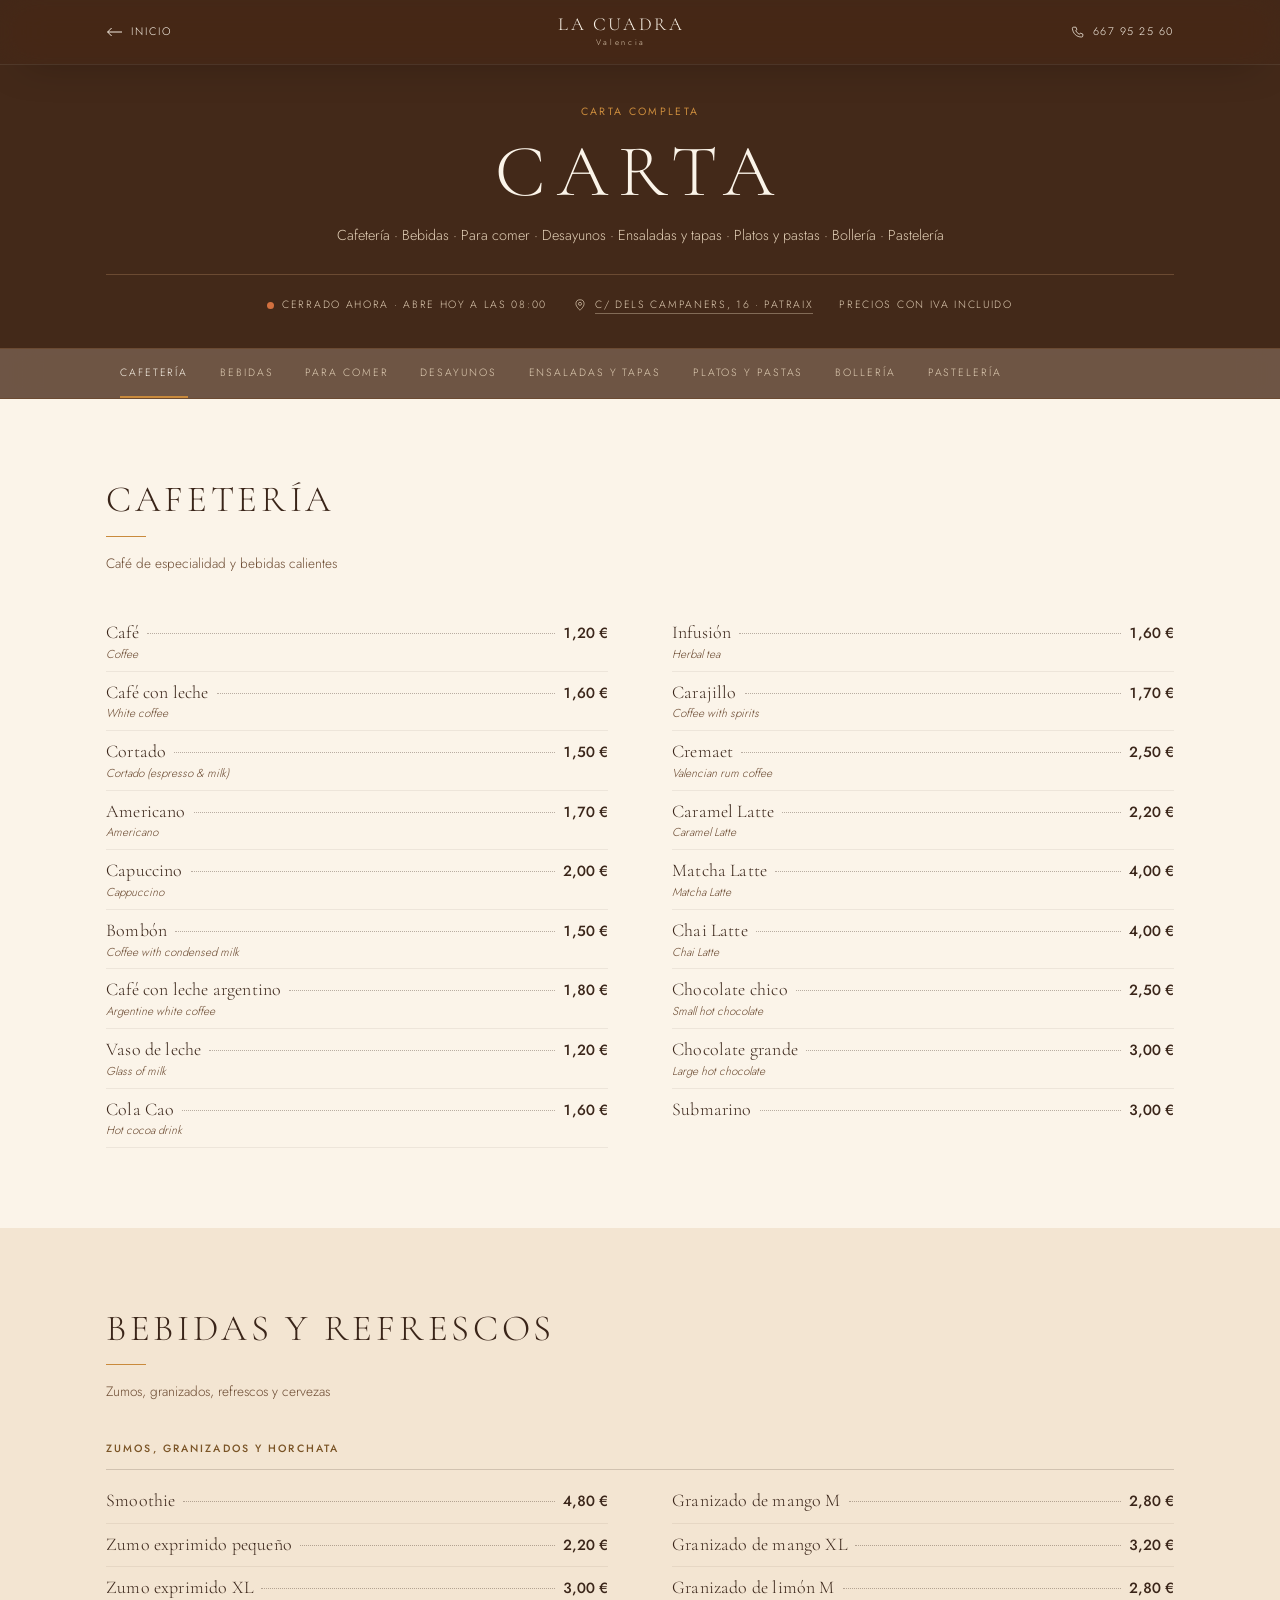
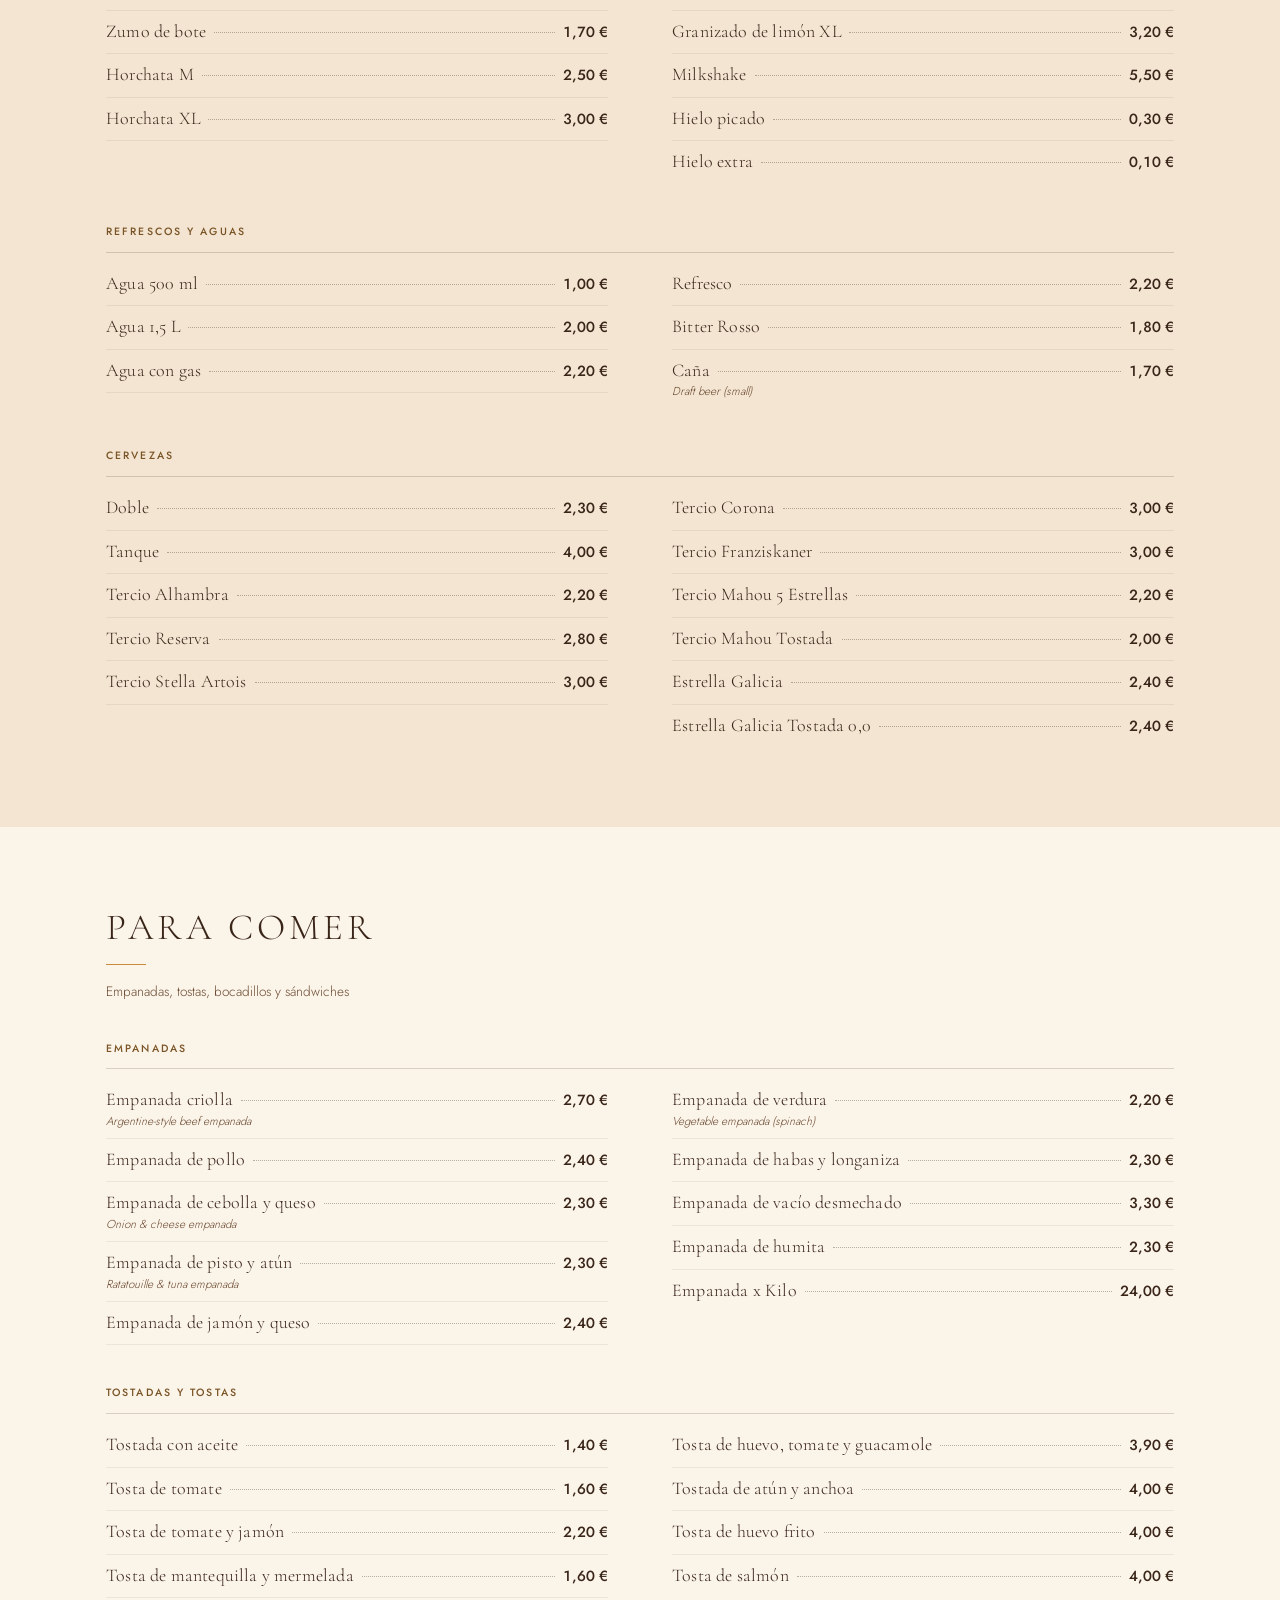
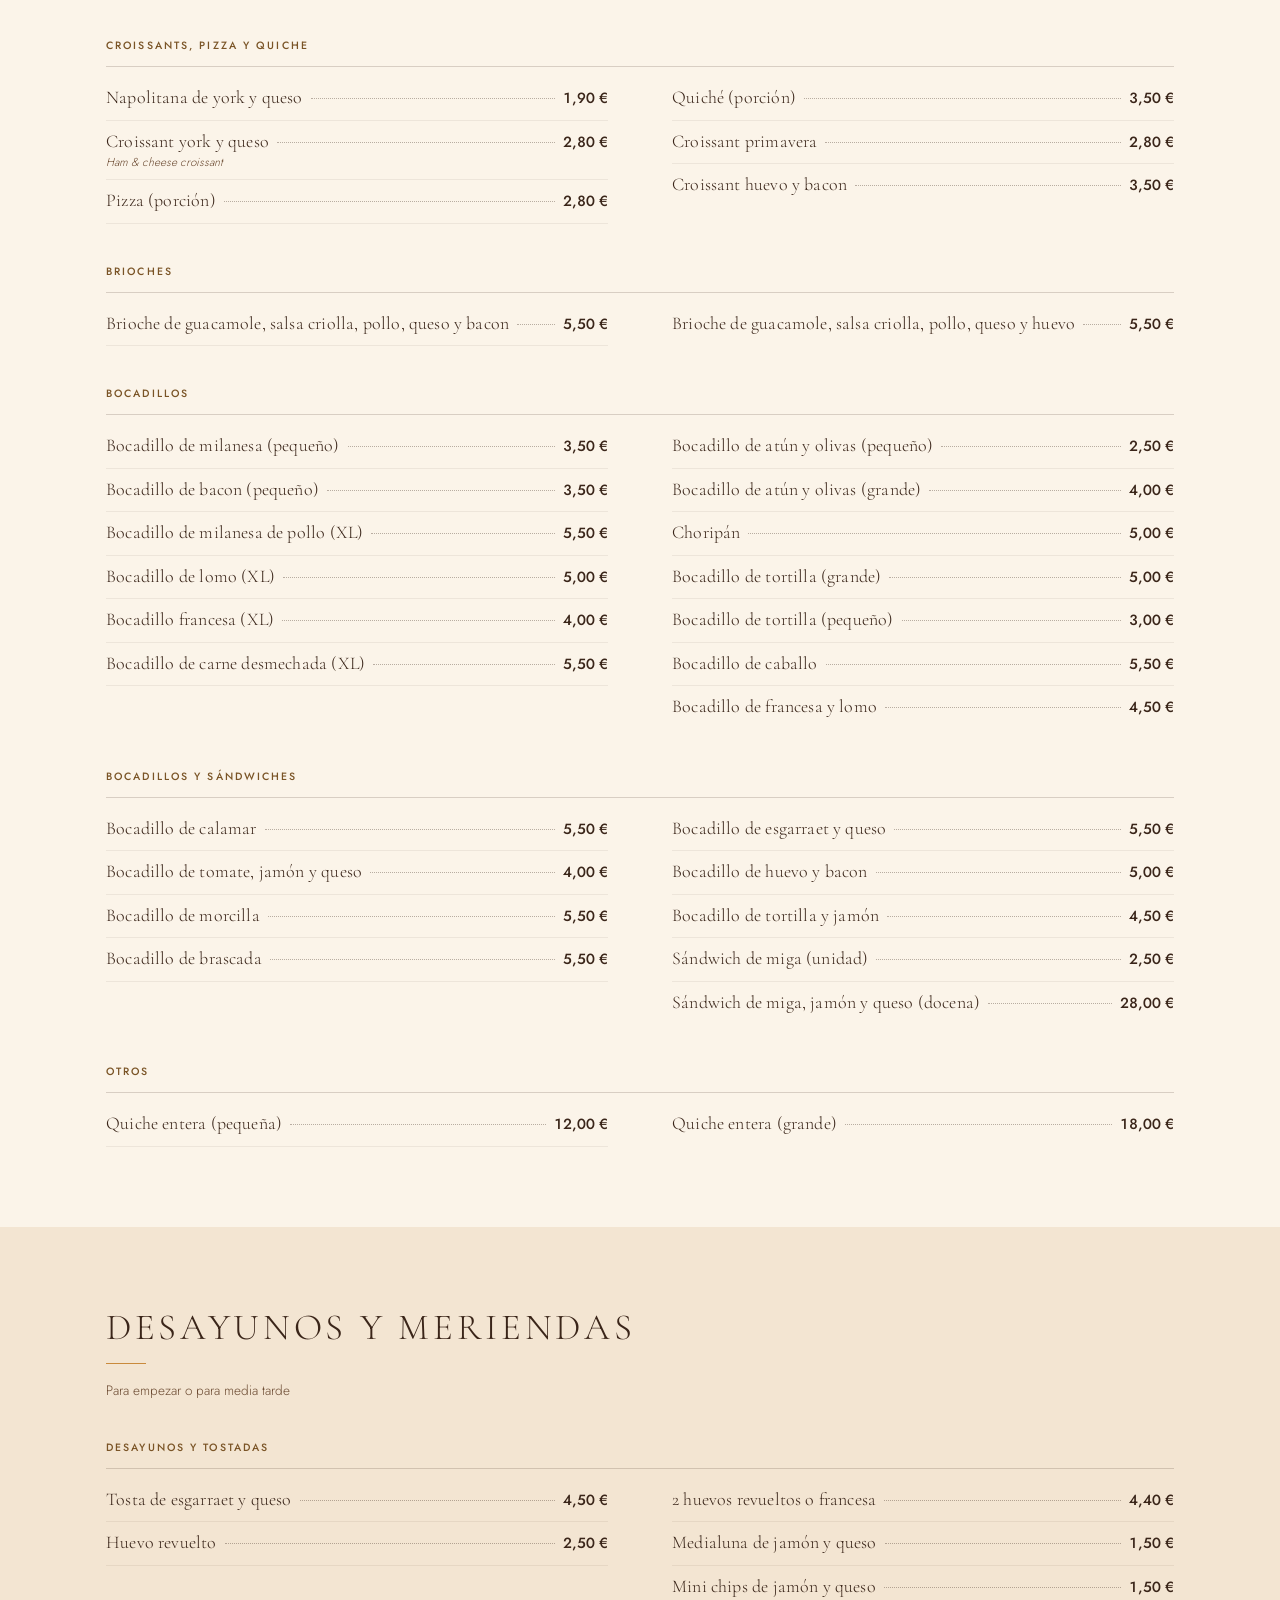
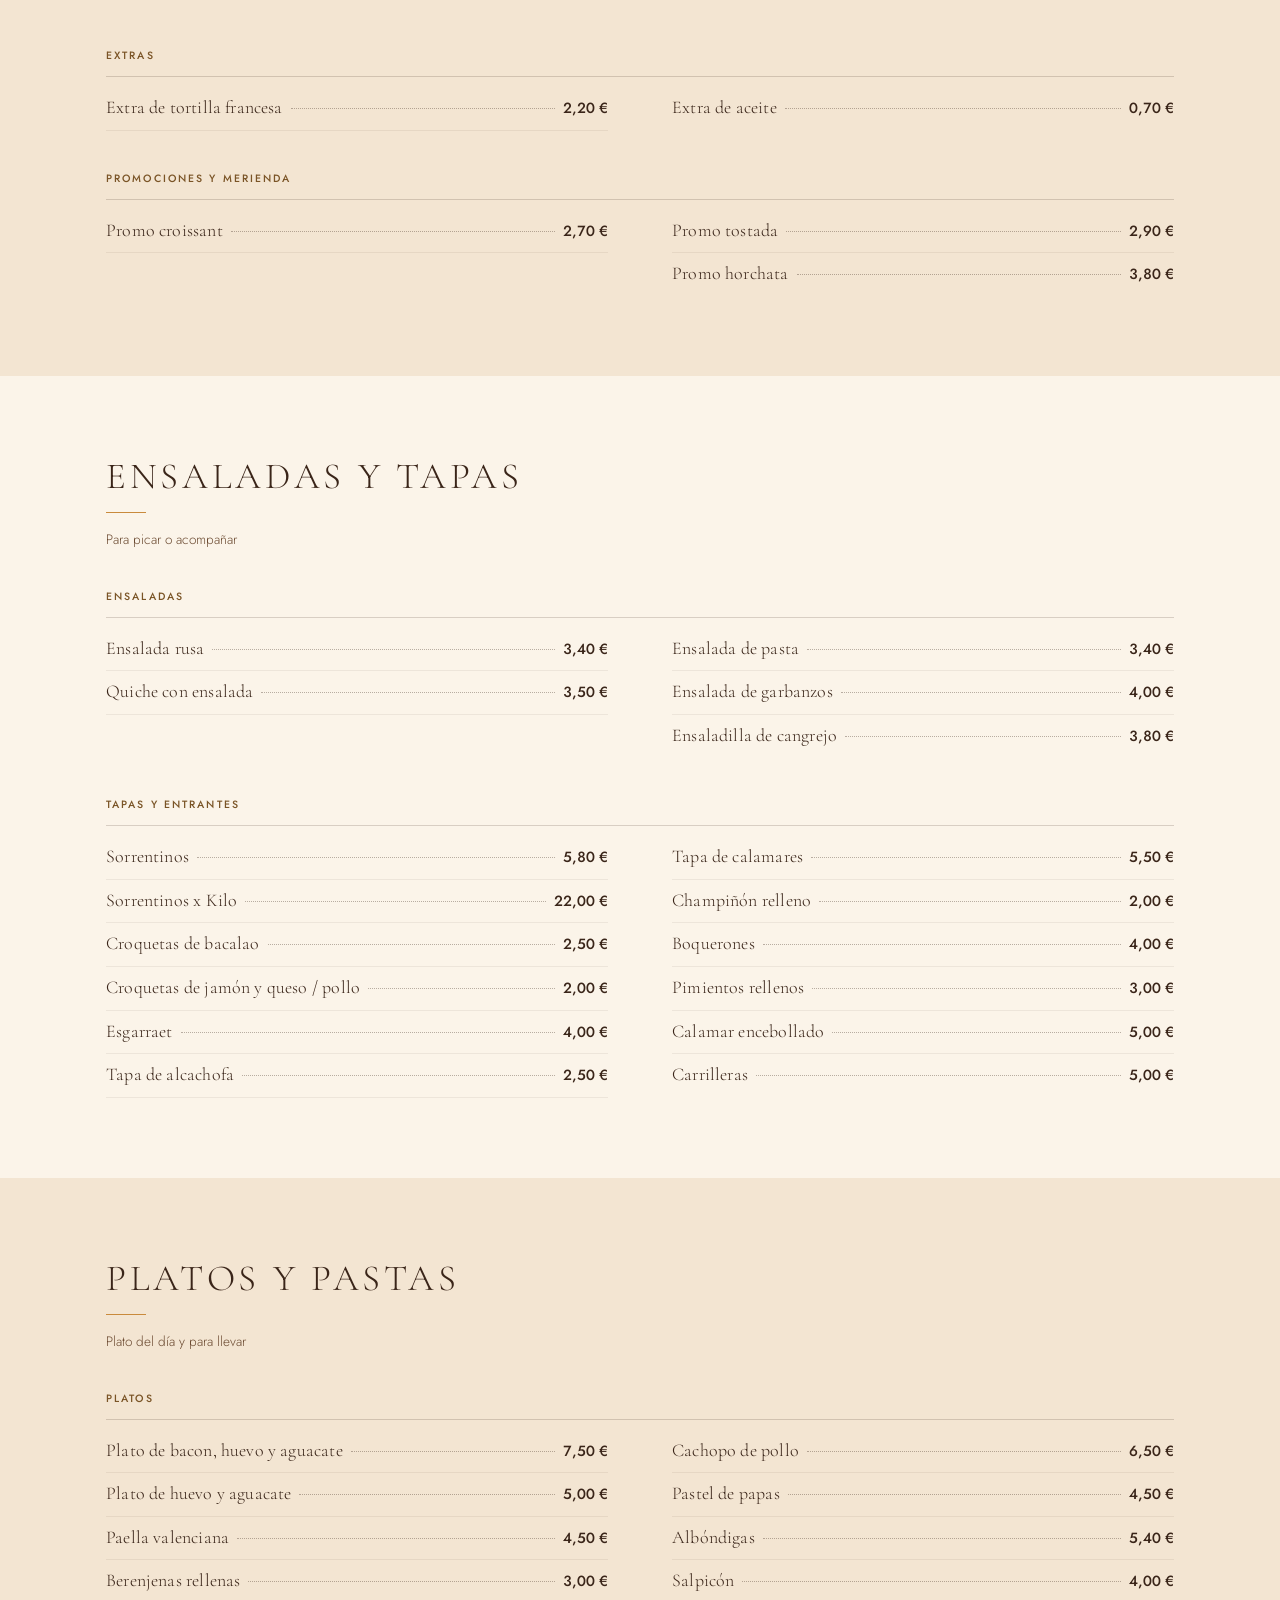
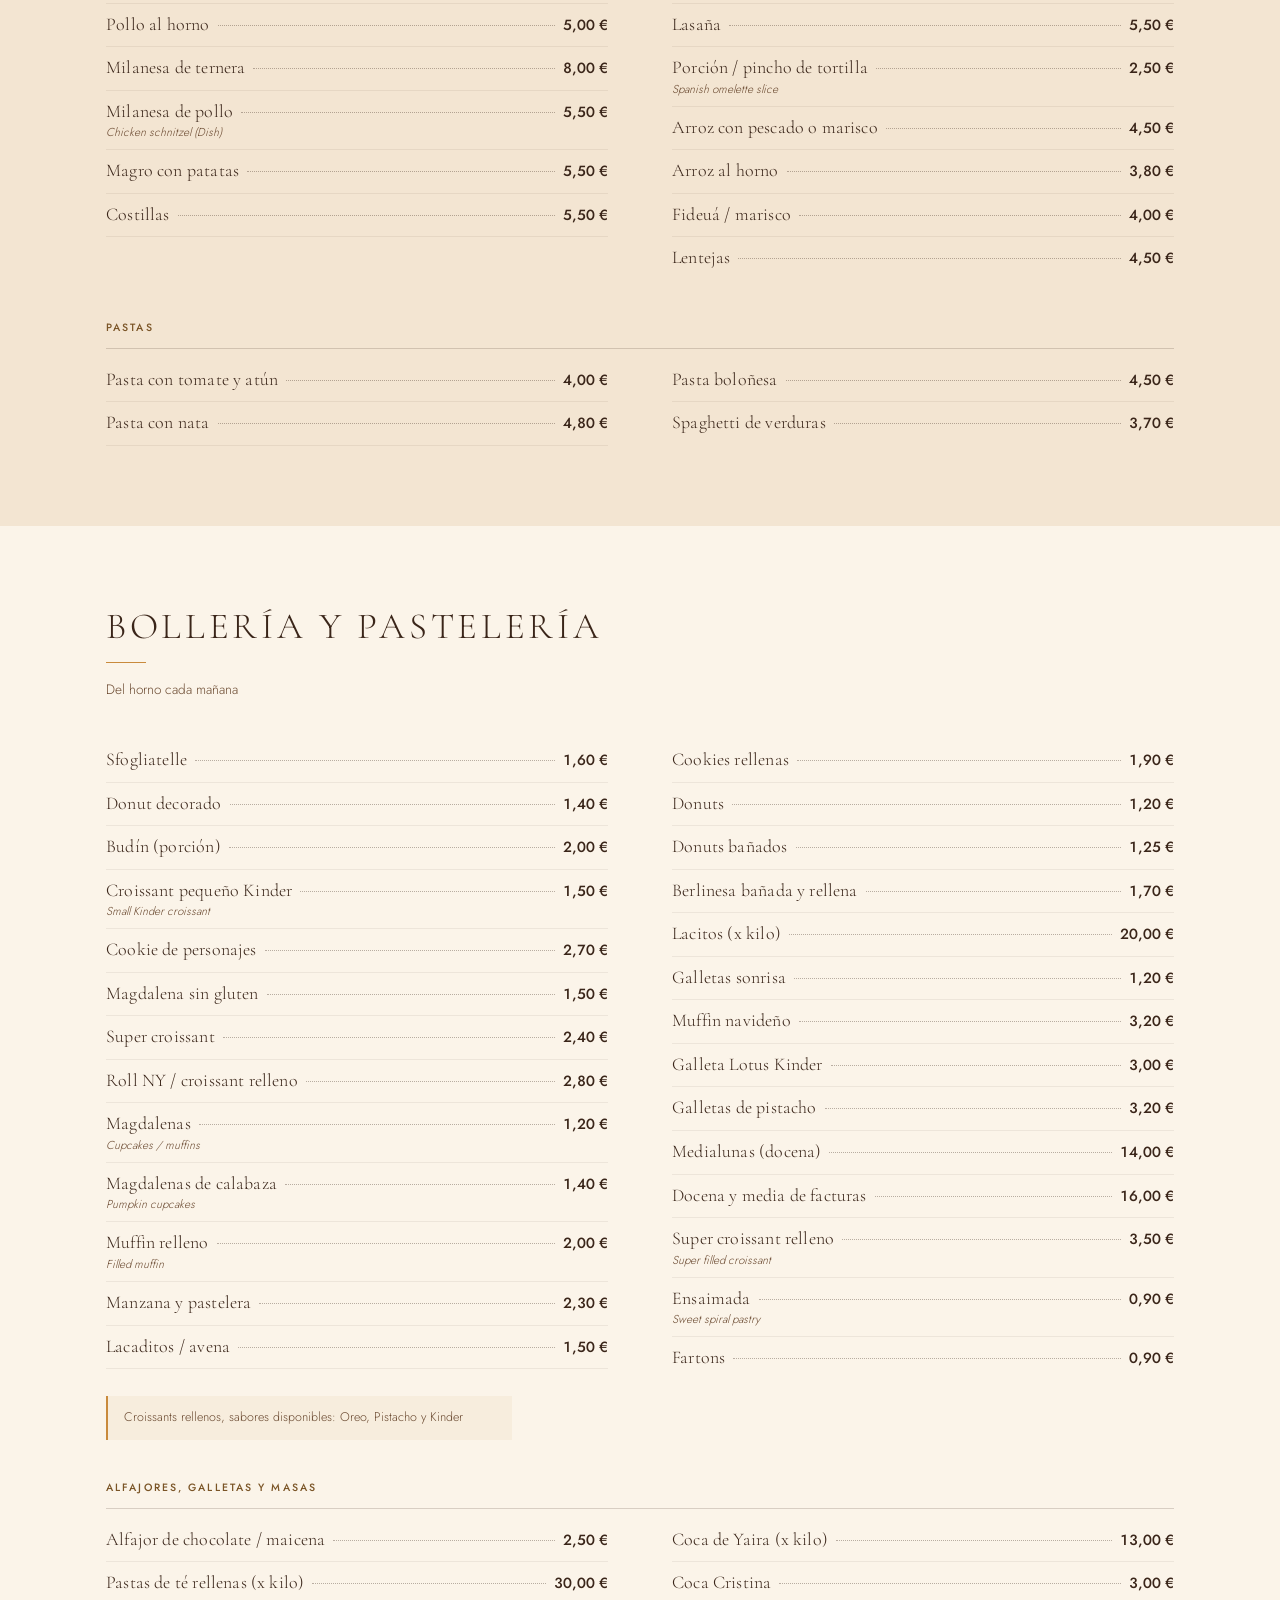
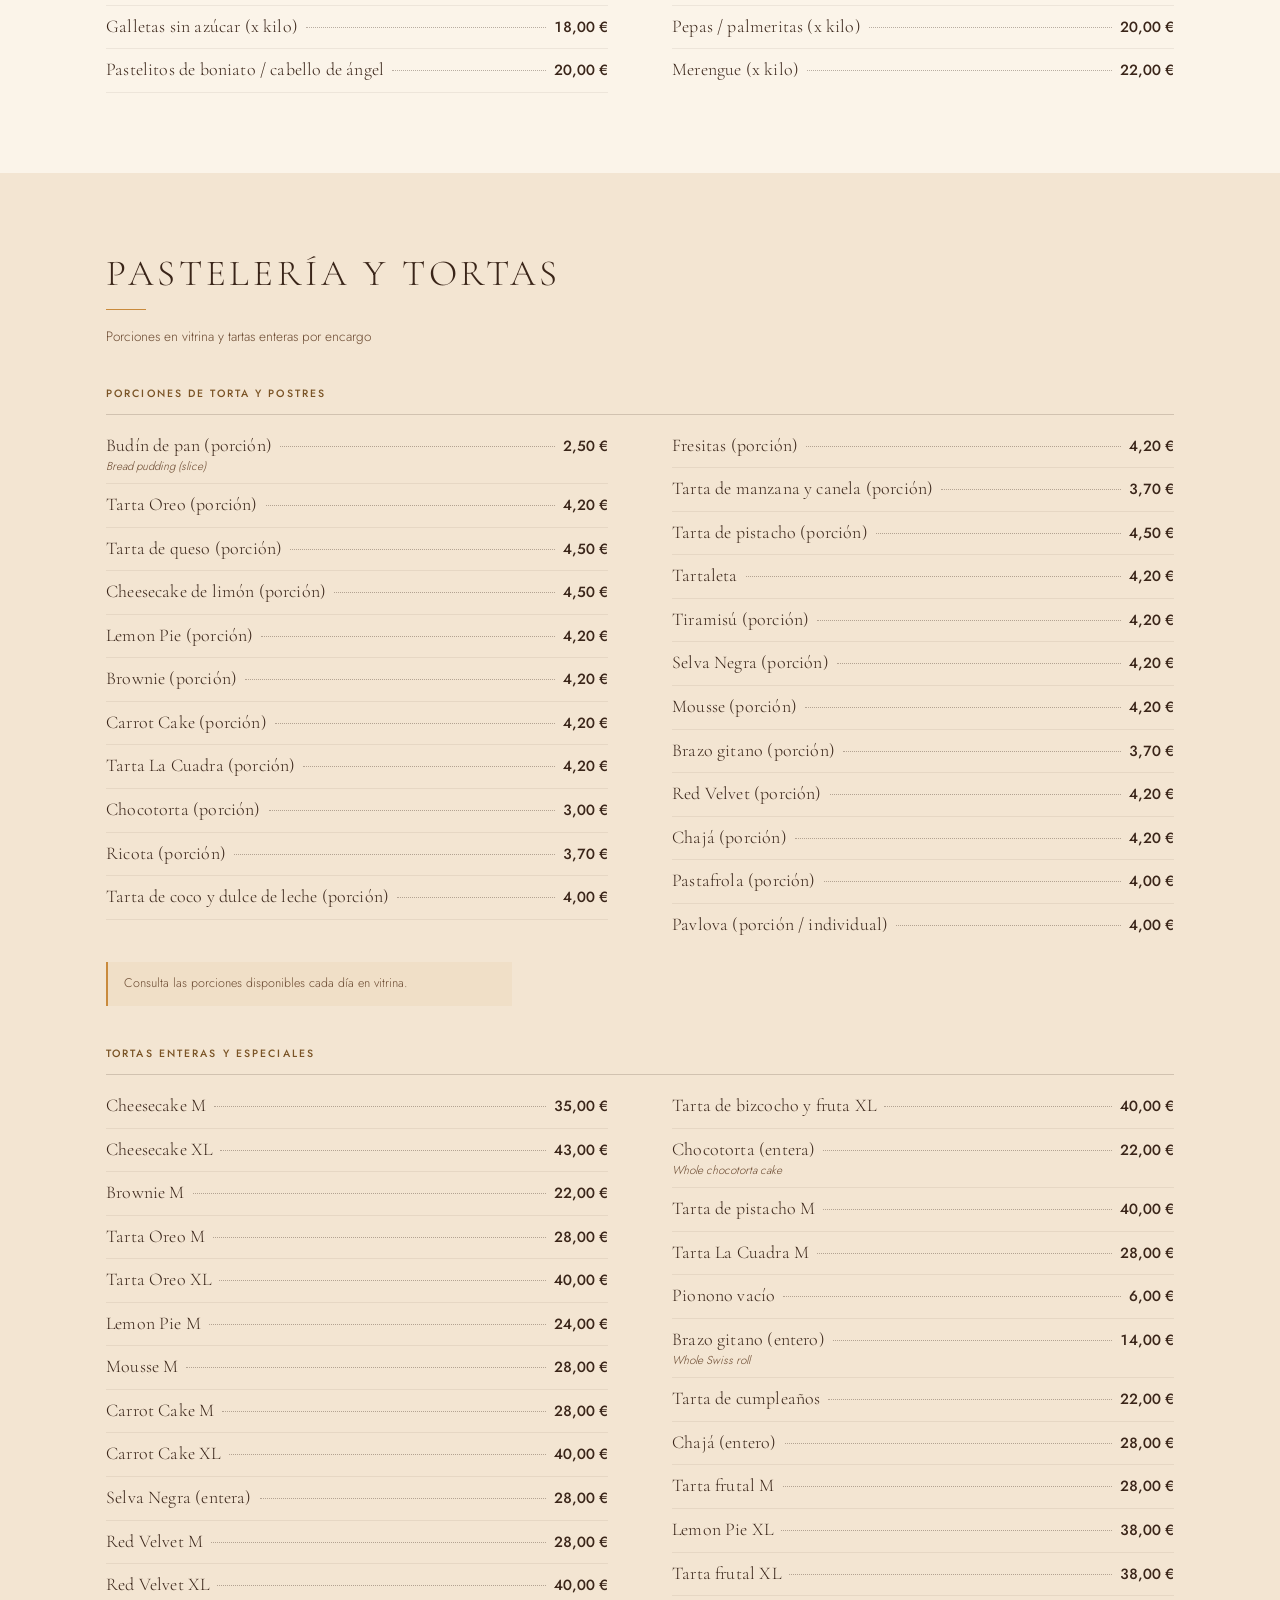
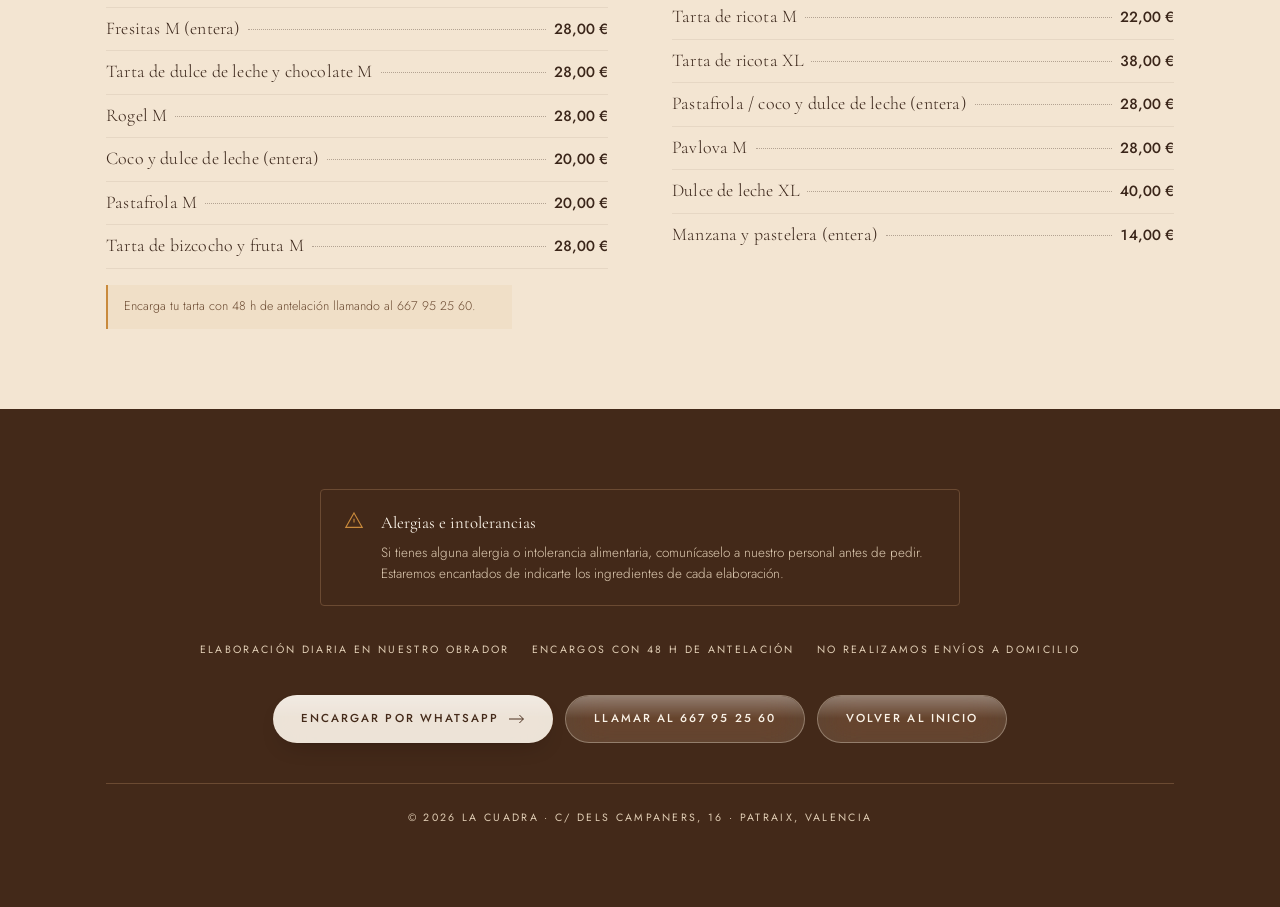
==== commit 787ef0db: "Quitar los bagels de la carta Co-Authored-By: Claude Sonnet 5.5 <noreply@anthropic.com> Claude-Sessi" ====
--- a/carta.html
+++ b/carta.html
@@ -11,7 +11,7 @@
 <meta property="og:locale" content="es_ES">
 <meta property="og:site_name" content="La Cuadra">
 <meta property="og:title" content="Carta · La Cuadra, pastelería argentina en Valencia">
-<meta property="og:description" content="Café, bollería, empanadas, bocadillos, platos del día y tartas artesanales. 244 productos con precio.">
+<meta property="og:description" content="Café, bollería, empanadas, bocadillos, platos del día y tartas artesanales. 241 productos con precio.">
 <meta property="og:image" content="https://lacuadravalencia.es/img/og.jpg">
 <meta name="twitter:card" content="summary_large_image">
 <link rel="icon" href="data:image/svg+xml,%3Csvg xmlns='http://www.w3.org/2000/svg' viewBox='0 0 32 32'%3E%3Crect width='32' height='32' rx='4' fill='%23432919'/%3E%3Ctext x='16' y='23' font-family='Georgia,serif' font-size='19' fill='%23C98A3C' text-anchor='middle'%3ELC%3C/text%3E%3C/svg%3E">
@@ -282,7 +282,7 @@
       <hr class="rule">
       <p class="bajada">Empanadas, tostas, bocadillos y sándwiches</p>
     </header>
-    <div class="cols"><div class="grupo"><h3>Empanadas</h3><ul class="lista"><li><span class="linea"><span class="es">Empanada criolla</span><span class="dots" aria-hidden="true"></span><span class="pr">2,70 €</span></span><span class="en">Argentine-style beef empanada</span></li><li><span class="linea"><span class="es">Empanada de pollo</span><span class="dots" aria-hidden="true"></span><span class="pr">2,40 €</span></span></li><li><span class="linea"><span class="es">Empanada de cebolla y queso</span><span class="dots" aria-hidden="true"></span><span class="pr">2,30 €</span></span><span class="en">Onion &amp; cheese empanada</span></li><li><span class="linea"><span class="es">Empanada de pisto y atún</span><span class="dots" aria-hidden="true"></span><span class="pr">2,30 €</span></span><span class="en">Ratatouille &amp; tuna empanada</span></li><li><span class="linea"><span class="es">Empanada de jamón y queso</span><span class="dots" aria-hidden="true"></span><span class="pr">2,40 €</span></span></li><li><span class="linea"><span class="es">Empanada de verdura</span><span class="dots" aria-hidden="true"></span><span class="pr">2,20 €</span></span><span class="en">Vegetable empanada (spinach)</span></li><li><span class="linea"><span class="es">Empanada de habas y longaniza</span><span class="dots" aria-hidden="true"></span><span class="pr">2,30 €</span></span></li><li><span class="linea"><span class="es">Empanada de vacío desmechado</span><span class="dots" aria-hidden="true"></span><span class="pr">3,30 €</span></span></li><li><span class="linea"><span class="es">Empanada de humita</span><span class="dots" aria-hidden="true"></span><span class="pr">2,30 €</span></span></li><li><span class="linea"><span class="es">Empanada x Kilo</span><span class="dots" aria-hidden="true"></span><span class="pr">24,00 €</span></span></li></ul></div><div class="grupo"><h3>Tostadas y tostas</h3><ul class="lista"><li><span class="linea"><span class="es">Tostada con aceite</span><span class="dots" aria-hidden="true"></span><span class="pr">1,40 €</span></span></li><li><span class="linea"><span class="es">Tosta de tomate</span><span class="dots" aria-hidden="true"></span><span class="pr">1,60 €</span></span></li><li><span class="linea"><span class="es">Tosta de tomate y jamón</span><span class="dots" aria-hidden="true"></span><span class="pr">2,20 €</span></span></li><li><span class="linea"><span class="es">Tosta de mantequilla y mermelada</span><span class="dots" aria-hidden="true"></span><span class="pr">1,60 €</span></span></li><li><span class="linea"><span class="es">Tosta de huevo, tomate y guacamole</span><span class="dots" aria-hidden="true"></span><span class="pr">3,90 €</span></span></li><li><span class="linea"><span class="es">Tostada de atún y anchoa</span><span class="dots" aria-hidden="true"></span><span class="pr">4,00 €</span></span></li><li><span class="linea"><span class="es">Tosta de huevo frito</span><span class="dots" aria-hidden="true"></span><span class="pr">4,00 €</span></span></li><li><span class="linea"><span class="es">Tosta de salmón</span><span class="dots" aria-hidden="true"></span><span class="pr">4,00 €</span></span></li></ul></div><div class="grupo"><h3>Croissants, pizza y quiche</h3><ul class="lista"><li><span class="linea"><span class="es">Napolitana de york y queso</span><span class="dots" aria-hidden="true"></span><span class="pr">1,90 €</span></span></li><li><span class="linea"><span class="es">Croissant york y queso</span><span class="dots" aria-hidden="true"></span><span class="pr">2,80 €</span></span><span class="en">Ham &amp; cheese croissant</span></li><li><span class="linea"><span class="es">Pizza (porción)</span><span class="dots" aria-hidden="true"></span><span class="pr">2,80 €</span></span></li><li><span class="linea"><span class="es">Quiché (porción)</span><span class="dots" aria-hidden="true"></span><span class="pr">3,50 €</span></span></li><li><span class="linea"><span class="es">Croissant primavera</span><span class="dots" aria-hidden="true"></span><span class="pr">2,80 €</span></span></li><li><span class="linea"><span class="es">Croissant huevo y bacon</span><span class="dots" aria-hidden="true"></span><span class="pr">3,50 €</span></span></li></ul></div><div class="grupo"><h3>Bagels</h3><ul class="lista"><li><span class="linea"><span class="es">Bagel de salmón</span><span class="dots" aria-hidden="true"></span><span class="pr">4,00 €</span></span></li><li><span class="linea"><span class="es">Bagel de huevo y bacon</span><span class="dots" aria-hidden="true"></span><span class="pr">4,10 €</span></span></li><li><span class="linea"><span class="es">Bagel de pollo / vegetal</span><span class="dots" aria-hidden="true"></span><span class="pr">3,70 €</span></span></li></ul></div><div class="grupo"><h3>Brioches</h3><ul class="lista"><li><span class="linea"><span class="es">Brioche de guacamole, salsa criolla, pollo, queso y bacon</span><span class="dots" aria-hidden="true"></span><span class="pr">5,50 €</span></span></li><li><span class="linea"><span class="es">Brioche de guacamole, salsa criolla, pollo, queso y huevo</span><span class="dots" aria-hidden="true"></span><span class="pr">5,50 €</span></span></li></ul></div><div class="grupo"><h3>Bocadillos</h3><ul class="lista"><li><span class="linea"><span class="es">Bocadillo de milanesa (pequeño)</span><span class="dots" aria-hidden="true"></span><span class="pr">3,50 €</span></span></li><li><span class="linea"><span class="es">Bocadillo de bacon (pequeño)</span><span class="dots" aria-hidden="true"></span><span class="pr">3,50 €</span></span></li><li><span class="linea"><span class="es">Bocadillo de milanesa de pollo (XL)</span><span class="dots" aria-hidden="true"></span><span class="pr">5,50 €</span></span></li><li><span class="linea"><span class="es">Bocadillo de lomo (XL)</span><span class="dots" aria-hidden="true"></span><span class="pr">5,00 €</span></span></li><li><span class="linea"><span class="es">Bocadillo francesa (XL)</span><span class="dots" aria-hidden="true"></span><span class="pr">4,00 €</span></span></li><li><span class="linea"><span class="es">Bocadillo de carne desmechada (XL)</span><span class="dots" aria-hidden="true"></span><span class="pr">5,50 €</span></span></li><li><span class="linea"><span class="es">Bocadillo de atún y olivas (pequeño)</span><span class="dots" aria-hidden="true"></span><span class="pr">2,50 €</span></span></li><li><span class="linea"><span class="es">Bocadillo de atún y olivas (grande)</span><span class="dots" aria-hidden="true"></span><span class="pr">4,00 €</span></span></li><li><span class="linea"><span class="es">Choripán</span><span class="dots" aria-hidden="true"></span><span class="pr">5,00 €</span></span></li><li><span class="linea"><span class="es">Bocadillo de tortilla (grande)</span><span class="dots" aria-hidden="true"></span><span class="pr">5,00 €</span></span></li><li><span class="linea"><span class="es">Bocadillo de tortilla (pequeño)</span><span class="dots" aria-hidden="true"></span><span class="pr">3,00 €</span></span></li><li><span class="linea"><span class="es">Bocadillo de caballo</span><span class="dots" aria-hidden="true"></span><span class="pr">5,50 €</span></span></li><li><span class="linea"><span class="es">Bocadillo de francesa y lomo</span><span class="dots" aria-hidden="true"></span><span class="pr">4,50 €</span></span></li></ul></div><div class="grupo"><h3>Bocadillos y sándwiches</h3><ul class="lista"><li><span class="linea"><span class="es">Bocadillo de calamar</span><span class="dots" aria-hidden="true"></span><span class="pr">5,50 €</span></span></li><li><span class="linea"><span class="es">Bocadillo de tomate, jamón y queso</span><span class="dots" aria-hidden="true"></span><span class="pr">4,00 €</span></span></li><li><span class="linea"><span class="es">Bocadillo de morcilla</span><span class="dots" aria-hidden="true"></span><span class="pr">5,50 €</span></span></li><li><span class="linea"><span class="es">Bocadillo de brascada</span><span class="dots" aria-hidden="true"></span><span class="pr">5,50 €</span></span></li><li><span class="linea"><span class="es">Bocadillo de esgarraet y queso</span><span class="dots" aria-hidden="true"></span><span class="pr">5,50 €</span></span></li><li><span class="linea"><span class="es">Bocadillo de huevo y bacon</span><span class="dots" aria-hidden="true"></span><span class="pr">5,00 €</span></span></li><li><span class="linea"><span class="es">Bocadillo de tortilla y jamón</span><span class="dots" aria-hidden="true"></span><span class="pr">4,50 €</span></span></li><li><span class="linea"><span class="es">Sándwich de miga (unidad)</span><span class="dots" aria-hidden="true"></span><span class="pr">2,50 €</span></span></li><li><span class="linea"><span class="es">Sándwich de miga, jamón y queso (docena)</span><span class="dots" aria-hidden="true"></span><span class="pr">28,00 €</span></span></li></ul></div><div class="grupo"><h3>Otros</h3><ul class="lista"><li><span class="linea"><span class="es">Quiche entera (pequeña)</span><span class="dots" aria-hidden="true"></span><span class="pr">12,00 €</span></span></li><li><span class="linea"><span class="es">Quiche entera (grande)</span><span class="dots" aria-hidden="true"></span><span class="pr">18,00 €</span></span></li></ul></div></div>
+    <div class="cols"><div class="grupo"><h3>Empanadas</h3><ul class="lista"><li><span class="linea"><span class="es">Empanada criolla</span><span class="dots" aria-hidden="true"></span><span class="pr">2,70 €</span></span><span class="en">Argentine-style beef empanada</span></li><li><span class="linea"><span class="es">Empanada de pollo</span><span class="dots" aria-hidden="true"></span><span class="pr">2,40 €</span></span></li><li><span class="linea"><span class="es">Empanada de cebolla y queso</span><span class="dots" aria-hidden="true"></span><span class="pr">2,30 €</span></span><span class="en">Onion &amp; cheese empanada</span></li><li><span class="linea"><span class="es">Empanada de pisto y atún</span><span class="dots" aria-hidden="true"></span><span class="pr">2,30 €</span></span><span class="en">Ratatouille &amp; tuna empanada</span></li><li><span class="linea"><span class="es">Empanada de jamón y queso</span><span class="dots" aria-hidden="true"></span><span class="pr">2,40 €</span></span></li><li><span class="linea"><span class="es">Empanada de verdura</span><span class="dots" aria-hidden="true"></span><span class="pr">2,20 €</span></span><span class="en">Vegetable empanada (spinach)</span></li><li><span class="linea"><span class="es">Empanada de habas y longaniza</span><span class="dots" aria-hidden="true"></span><span class="pr">2,30 €</span></span></li><li><span class="linea"><span class="es">Empanada de vacío desmechado</span><span class="dots" aria-hidden="true"></span><span class="pr">3,30 €</span></span></li><li><span class="linea"><span class="es">Empanada de humita</span><span class="dots" aria-hidden="true"></span><span class="pr">2,30 €</span></span></li><li><span class="linea"><span class="es">Empanada x Kilo</span><span class="dots" aria-hidden="true"></span><span class="pr">24,00 €</span></span></li></ul></div><div class="grupo"><h3>Tostadas y tostas</h3><ul class="lista"><li><span class="linea"><span class="es">Tostada con aceite</span><span class="dots" aria-hidden="true"></span><span class="pr">1,40 €</span></span></li><li><span class="linea"><span class="es">Tosta de tomate</span><span class="dots" aria-hidden="true"></span><span class="pr">1,60 €</span></span></li><li><span class="linea"><span class="es">Tosta de tomate y jamón</span><span class="dots" aria-hidden="true"></span><span class="pr">2,20 €</span></span></li><li><span class="linea"><span class="es">Tosta de mantequilla y mermelada</span><span class="dots" aria-hidden="true"></span><span class="pr">1,60 €</span></span></li><li><span class="linea"><span class="es">Tosta de huevo, tomate y guacamole</span><span class="dots" aria-hidden="true"></span><span class="pr">3,90 €</span></span></li><li><span class="linea"><span class="es">Tostada de atún y anchoa</span><span class="dots" aria-hidden="true"></span><span class="pr">4,00 €</span></span></li><li><span class="linea"><span class="es">Tosta de huevo frito</span><span class="dots" aria-hidden="true"></span><span class="pr">4,00 €</span></span></li><li><span class="linea"><span class="es">Tosta de salmón</span><span class="dots" aria-hidden="true"></span><span class="pr">4,00 €</span></span></li></ul></div><div class="grupo"><h3>Croissants, pizza y quiche</h3><ul class="lista"><li><span class="linea"><span class="es">Napolitana de york y queso</span><span class="dots" aria-hidden="true"></span><span class="pr">1,90 €</span></span></li><li><span class="linea"><span class="es">Croissant york y queso</span><span class="dots" aria-hidden="true"></span><span class="pr">2,80 €</span></span><span class="en">Ham &amp; cheese croissant</span></li><li><span class="linea"><span class="es">Pizza (porción)</span><span class="dots" aria-hidden="true"></span><span class="pr">2,80 €</span></span></li><li><span class="linea"><span class="es">Quiché (porción)</span><span class="dots" aria-hidden="true"></span><span class="pr">3,50 €</span></span></li><li><span class="linea"><span class="es">Croissant primavera</span><span class="dots" aria-hidden="true"></span><span class="pr">2,80 €</span></span></li><li><span class="linea"><span class="es">Croissant huevo y bacon</span><span class="dots" aria-hidden="true"></span><span class="pr">3,50 €</span></span></li></ul></div><div class="grupo"><h3>Brioches</h3><ul class="lista"><li><span class="linea"><span class="es">Brioche de guacamole, salsa criolla, pollo, queso y bacon</span><span class="dots" aria-hidden="true"></span><span class="pr">5,50 €</span></span></li><li><span class="linea"><span class="es">Brioche de guacamole, salsa criolla, pollo, queso y huevo</span><span class="dots" aria-hidden="true"></span><span class="pr">5,50 €</span></span></li></ul></div><div class="grupo"><h3>Bocadillos</h3><ul class="lista"><li><span class="linea"><span class="es">Bocadillo de milanesa (pequeño)</span><span class="dots" aria-hidden="true"></span><span class="pr">3,50 €</span></span></li><li><span class="linea"><span class="es">Bocadillo de bacon (pequeño)</span><span class="dots" aria-hidden="true"></span><span class="pr">3,50 €</span></span></li><li><span class="linea"><span class="es">Bocadillo de milanesa de pollo (XL)</span><span class="dots" aria-hidden="true"></span><span class="pr">5,50 €</span></span></li><li><span class="linea"><span class="es">Bocadillo de lomo (XL)</span><span class="dots" aria-hidden="true"></span><span class="pr">5,00 €</span></span></li><li><span class="linea"><span class="es">Bocadillo francesa (XL)</span><span class="dots" aria-hidden="true"></span><span class="pr">4,00 €</span></span></li><li><span class="linea"><span class="es">Bocadillo de carne desmechada (XL)</span><span class="dots" aria-hidden="true"></span><span class="pr">5,50 €</span></span></li><li><span class="linea"><span class="es">Bocadillo de atún y olivas (pequeño)</span><span class="dots" aria-hidden="true"></span><span class="pr">2,50 €</span></span></li><li><span class="linea"><span class="es">Bocadillo de atún y olivas (grande)</span><span class="dots" aria-hidden="true"></span><span class="pr">4,00 €</span></span></li><li><span class="linea"><span class="es">Choripán</span><span class="dots" aria-hidden="true"></span><span class="pr">5,00 €</span></span></li><li><span class="linea"><span class="es">Bocadillo de tortilla (grande)</span><span class="dots" aria-hidden="true"></span><span class="pr">5,00 €</span></span></li><li><span class="linea"><span class="es">Bocadillo de tortilla (pequeño)</span><span class="dots" aria-hidden="true"></span><span class="pr">3,00 €</span></span></li><li><span class="linea"><span class="es">Bocadillo de caballo</span><span class="dots" aria-hidden="true"></span><span class="pr">5,50 €</span></span></li><li><span class="linea"><span class="es">Bocadillo de francesa y lomo</span><span class="dots" aria-hidden="true"></span><span class="pr">4,50 €</span></span></li></ul></div><div class="grupo"><h3>Bocadillos y sándwiches</h3><ul class="lista"><li><span class="linea"><span class="es">Bocadillo de calamar</span><span class="dots" aria-hidden="true"></span><span class="pr">5,50 €</span></span></li><li><span class="linea"><span class="es">Bocadillo de tomate, jamón y queso</span><span class="dots" aria-hidden="true"></span><span class="pr">4,00 €</span></span></li><li><span class="linea"><span class="es">Bocadillo de morcilla</span><span class="dots" aria-hidden="true"></span><span class="pr">5,50 €</span></span></li><li><span class="linea"><span class="es">Bocadillo de brascada</span><span class="dots" aria-hidden="true"></span><span class="pr">5,50 €</span></span></li><li><span class="linea"><span class="es">Bocadillo de esgarraet y queso</span><span class="dots" aria-hidden="true"></span><span class="pr">5,50 €</span></span></li><li><span class="linea"><span class="es">Bocadillo de huevo y bacon</span><span class="dots" aria-hidden="true"></span><span class="pr">5,00 €</span></span></li><li><span class="linea"><span class="es">Bocadillo de tortilla y jamón</span><span class="dots" aria-hidden="true"></span><span class="pr">4,50 €</span></span></li><li><span class="linea"><span class="es">Sándwich de miga (unidad)</span><span class="dots" aria-hidden="true"></span><span class="pr">2,50 €</span></span></li><li><span class="linea"><span class="es">Sándwich de miga, jamón y queso (docena)</span><span class="dots" aria-hidden="true"></span><span class="pr">28,00 €</span></span></li></ul></div><div class="grupo"><h3>Otros</h3><ul class="lista"><li><span class="linea"><span class="es">Quiche entera (pequeña)</span><span class="dots" aria-hidden="true"></span><span class="pr">12,00 €</span></span></li><li><span class="linea"><span class="es">Quiche entera (grande)</span><span class="dots" aria-hidden="true"></span><span class="pr">18,00 €</span></span></li></ul></div></div>
   </div>
 </section><section class="sec sand" id="desayunos" aria-labelledby="h-desayunos">
   <div class="wrap">
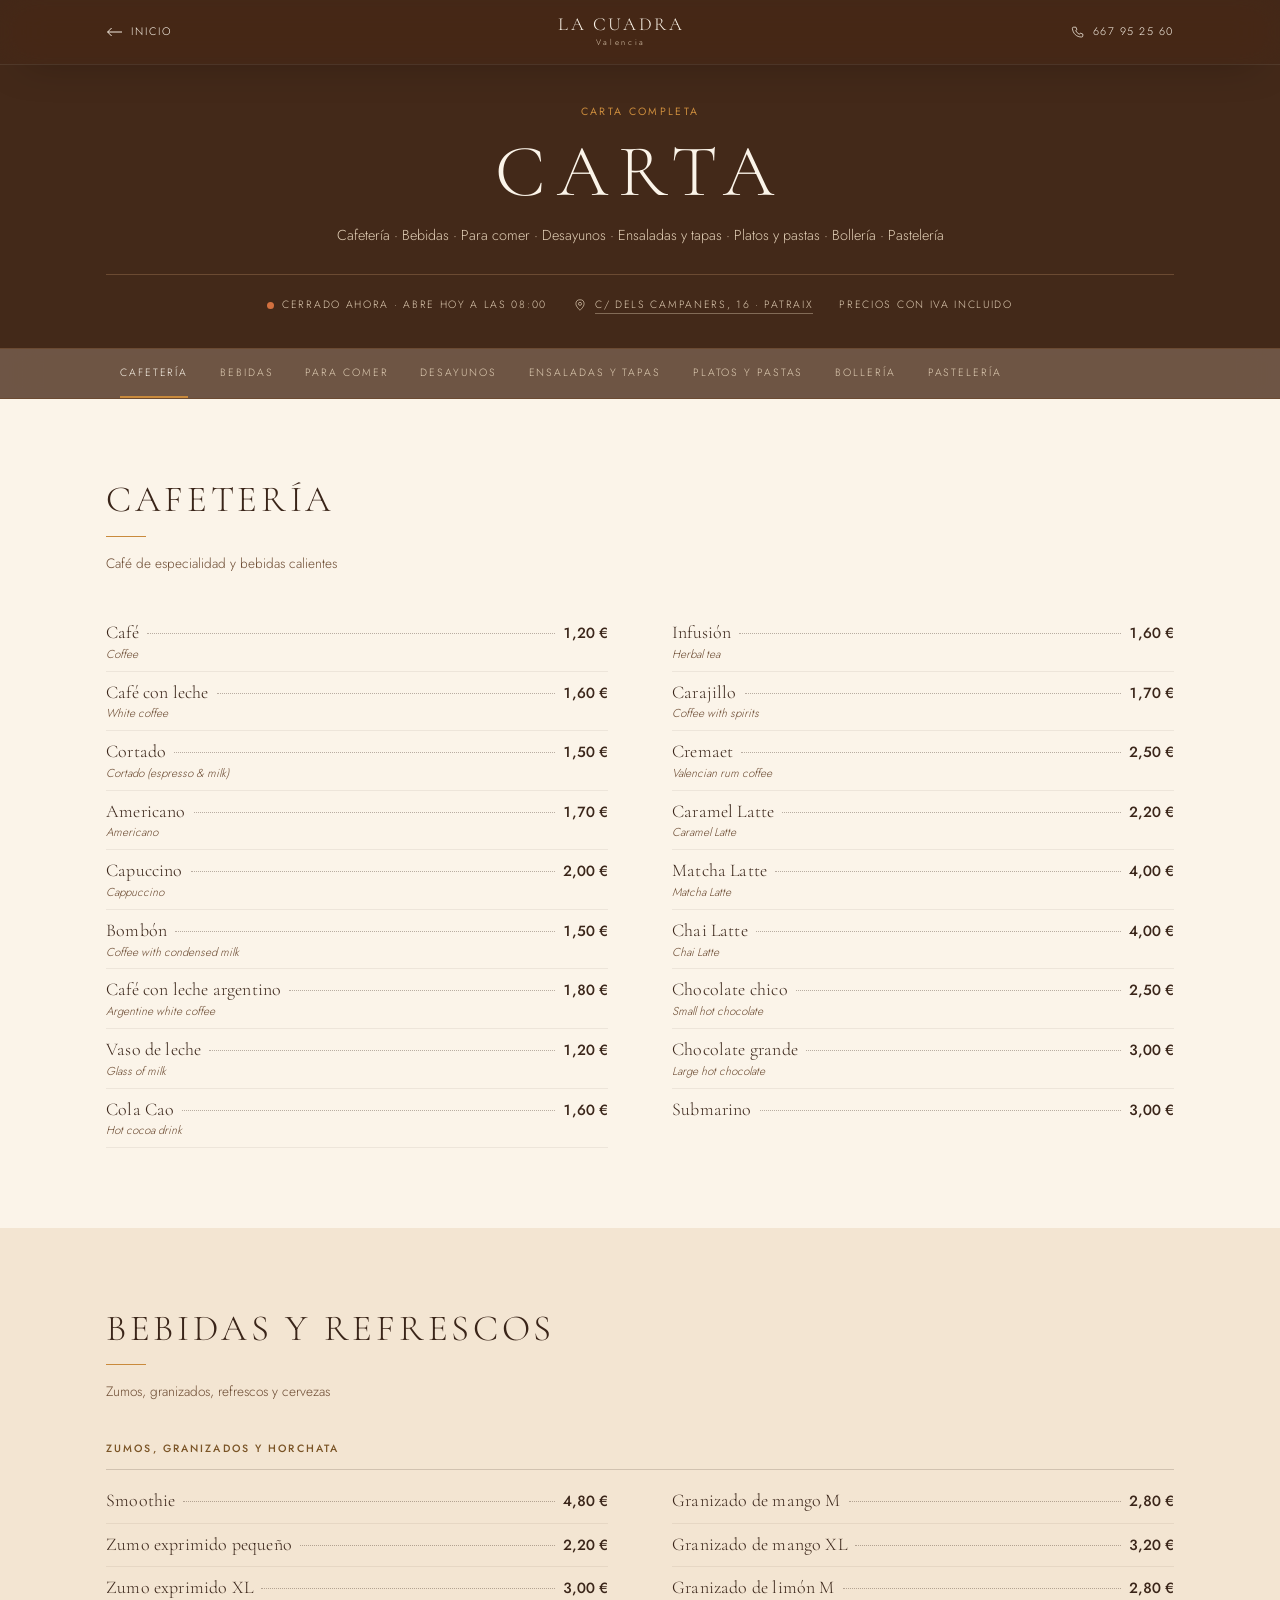
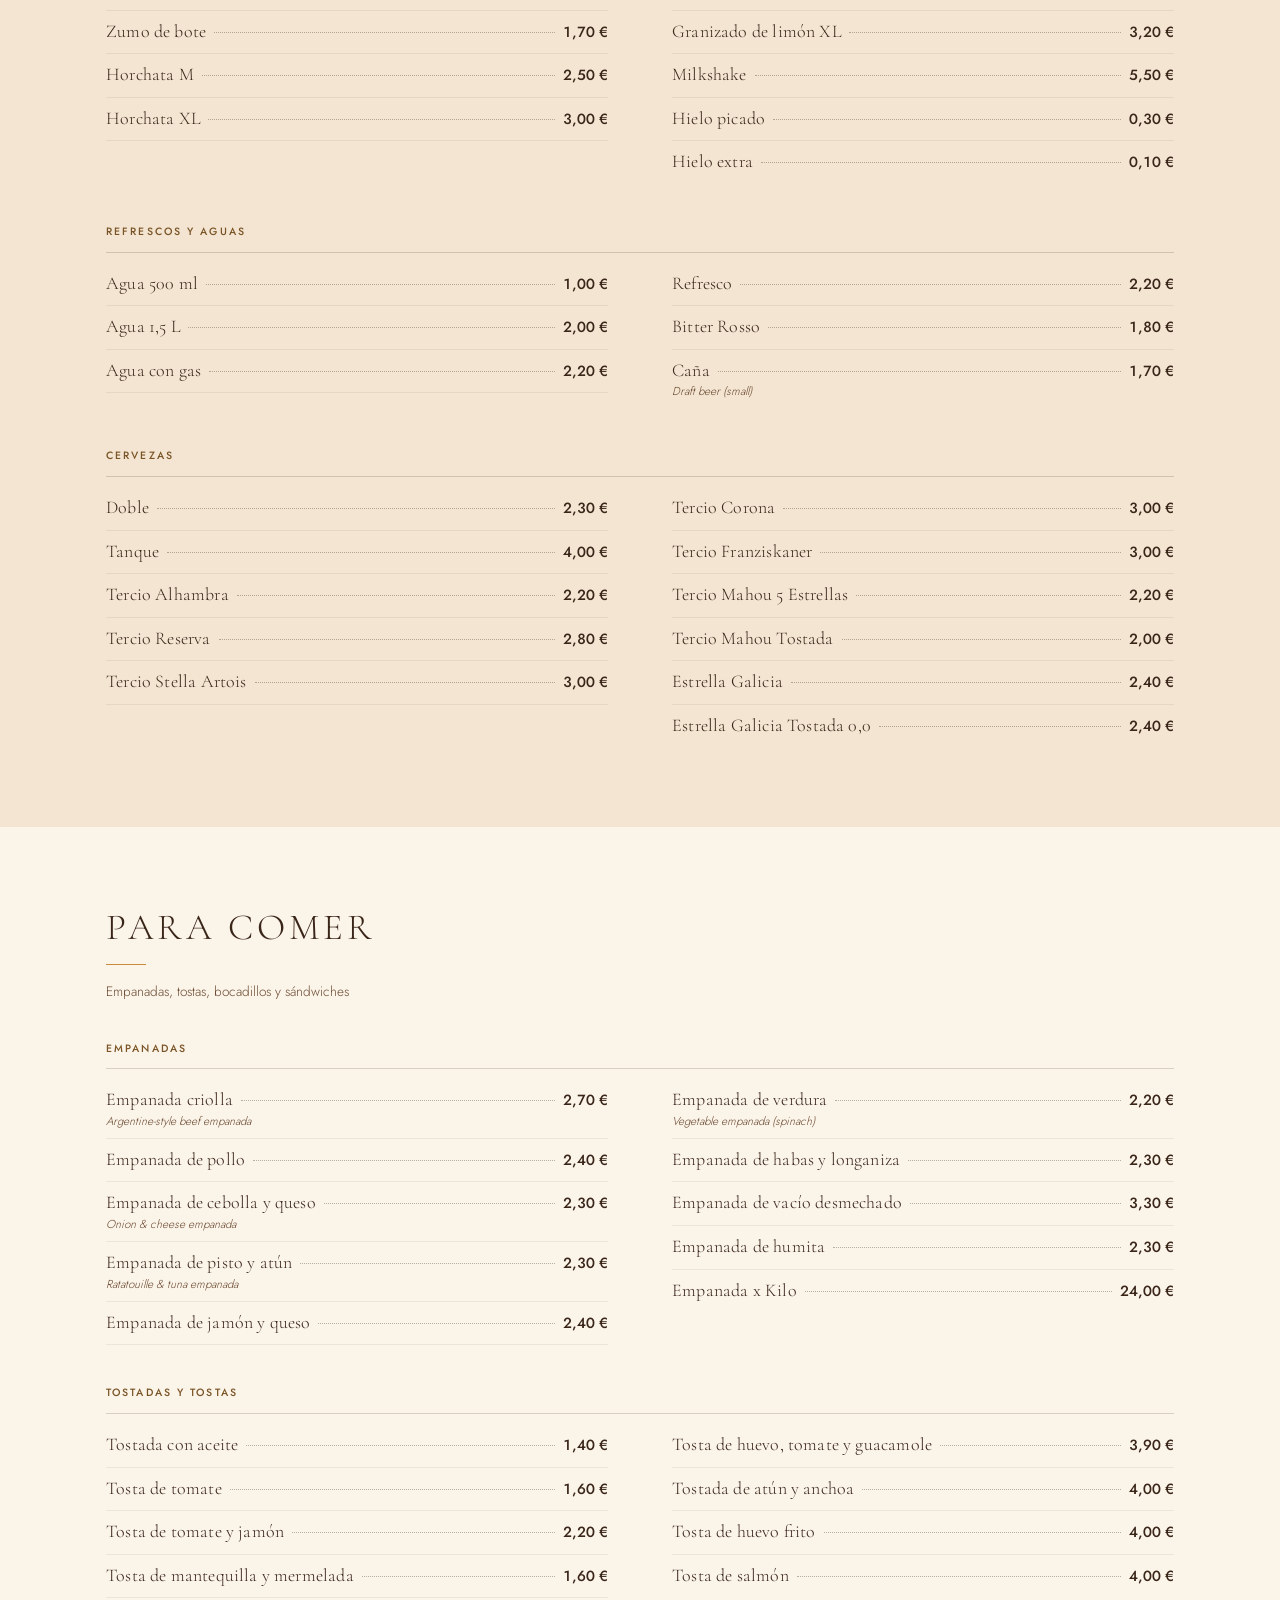
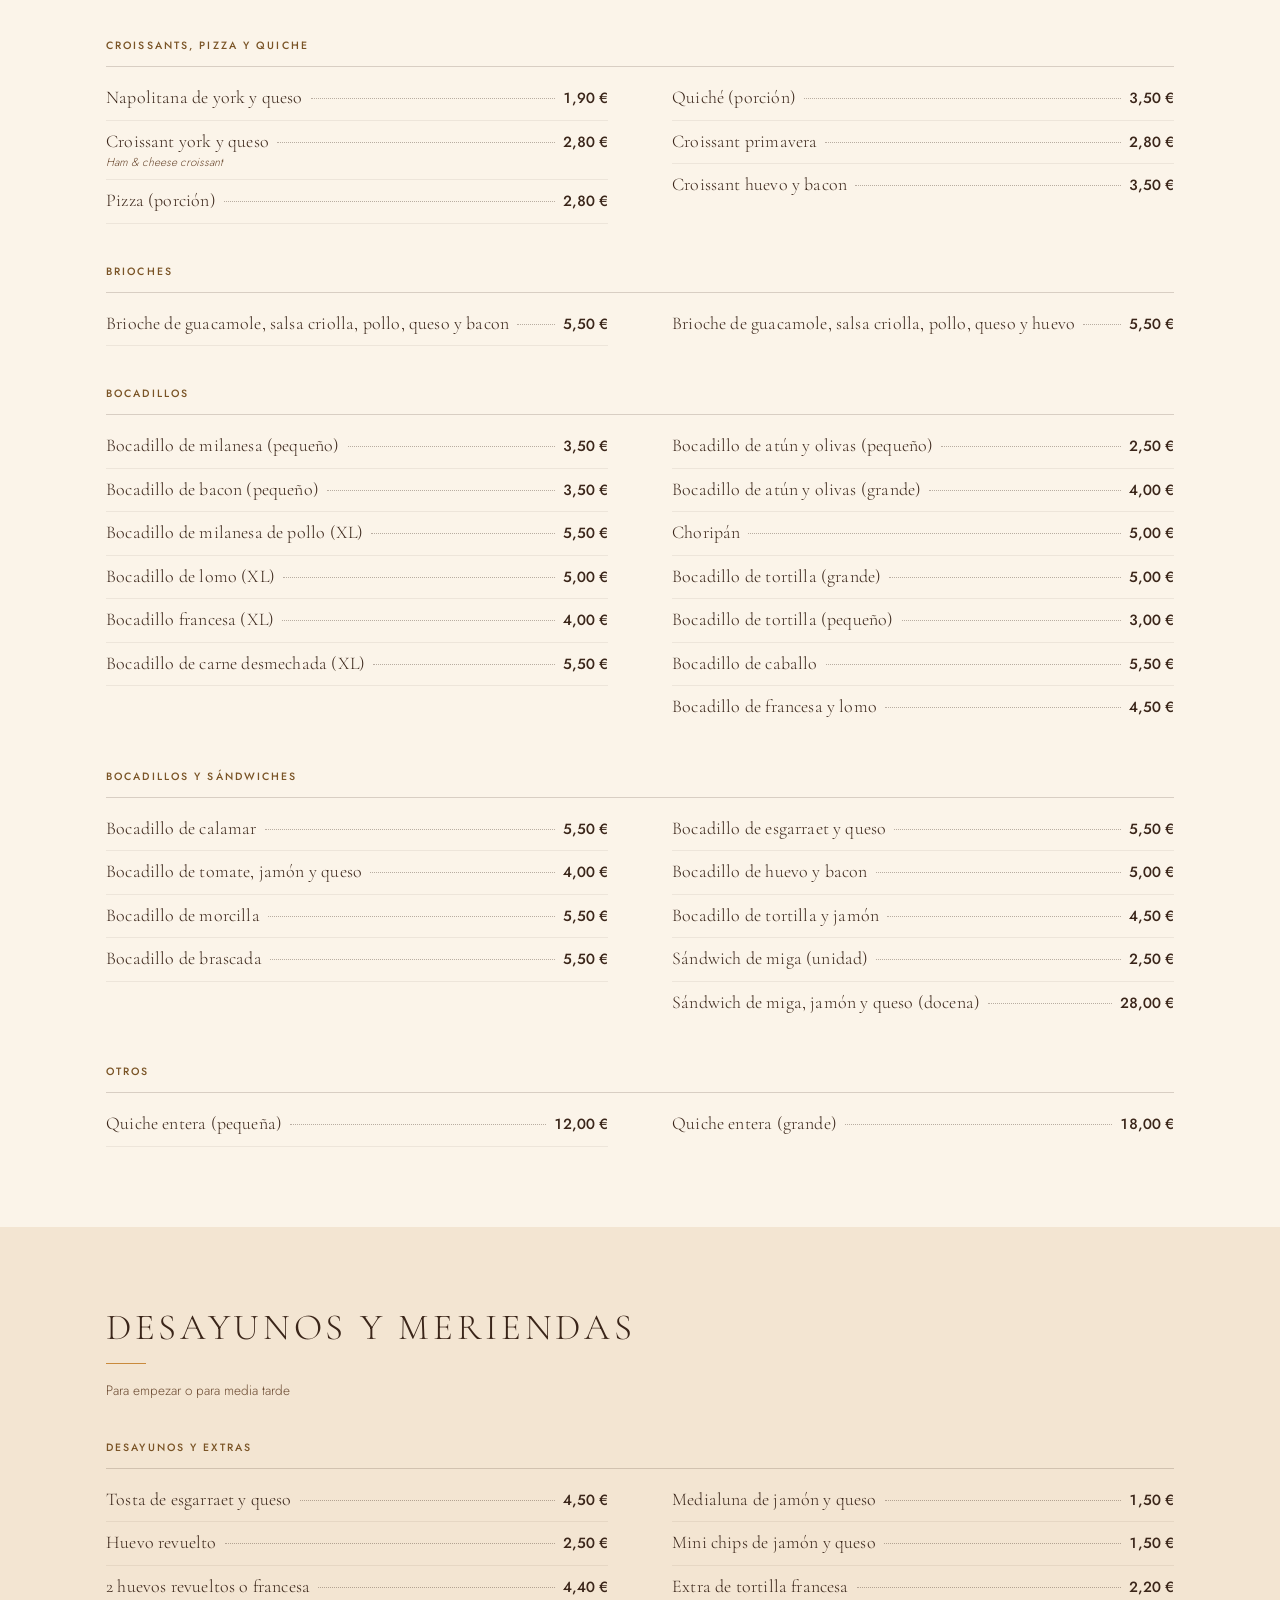
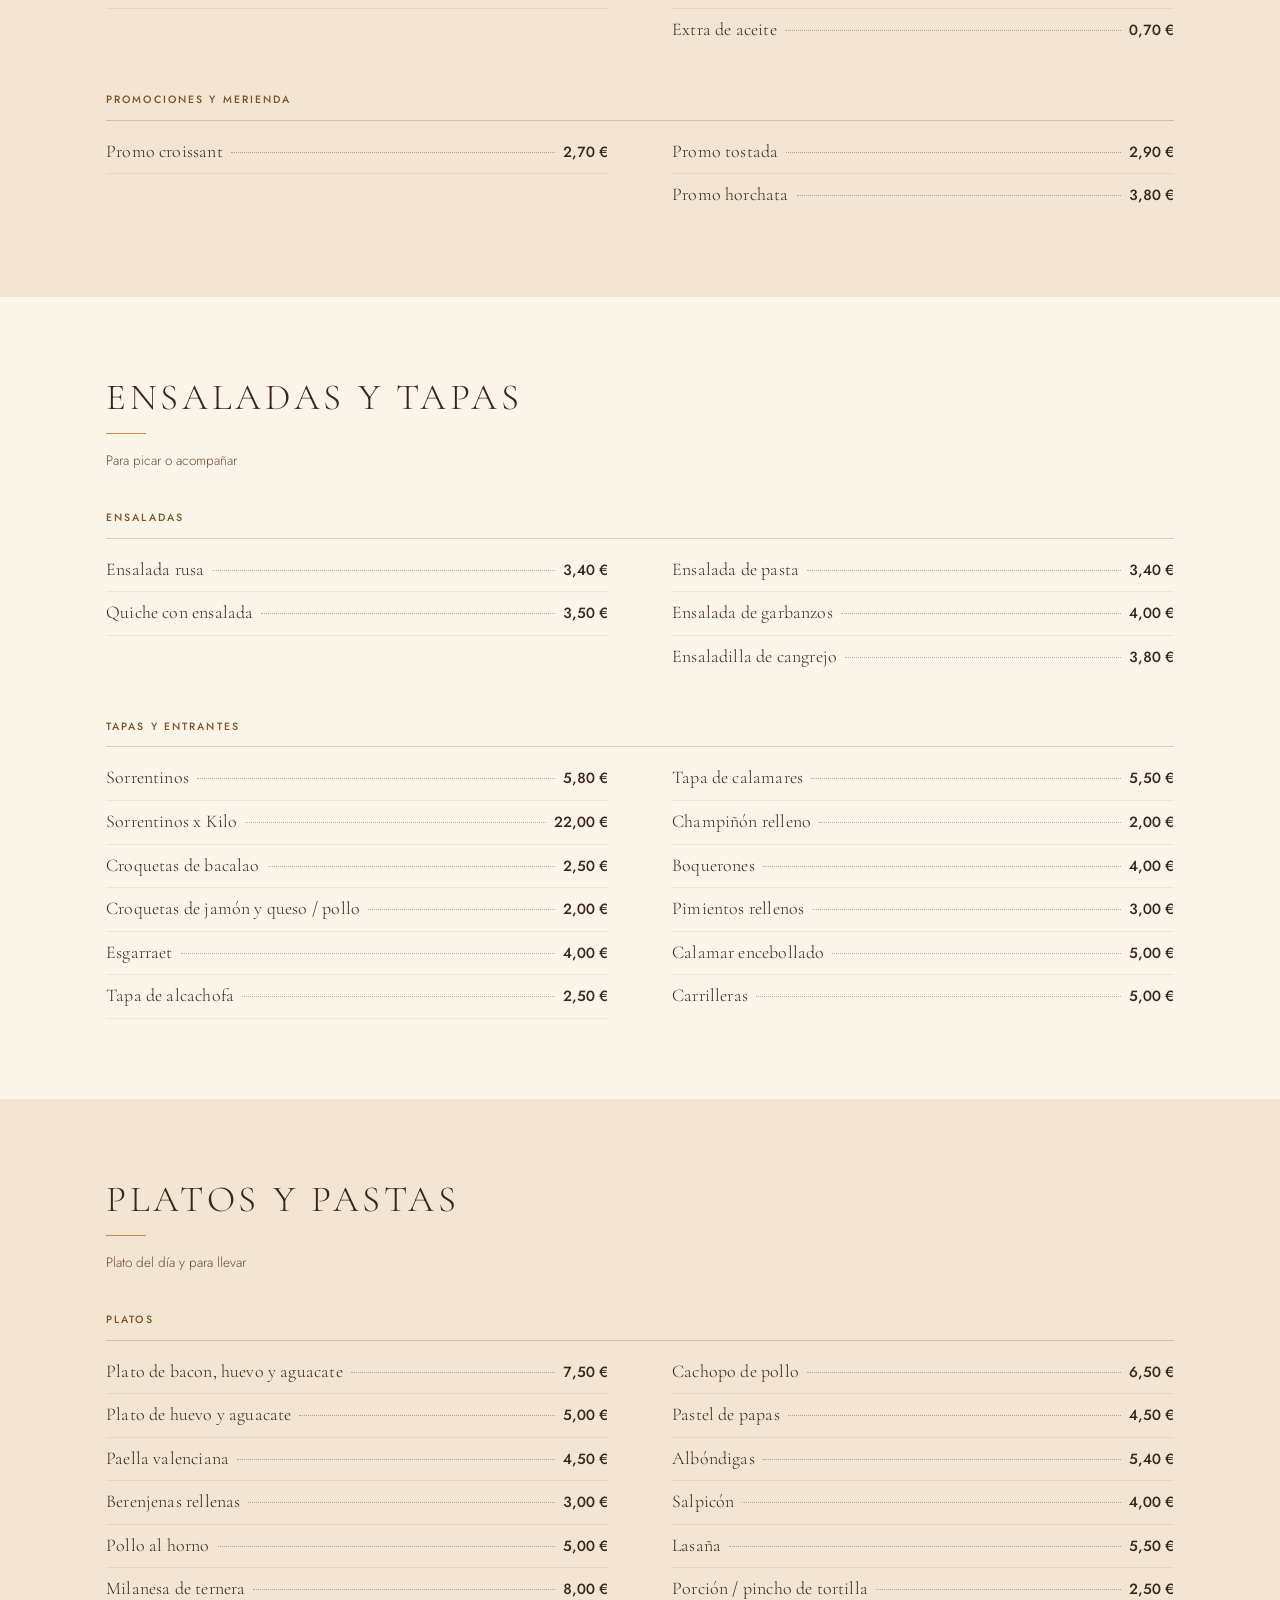
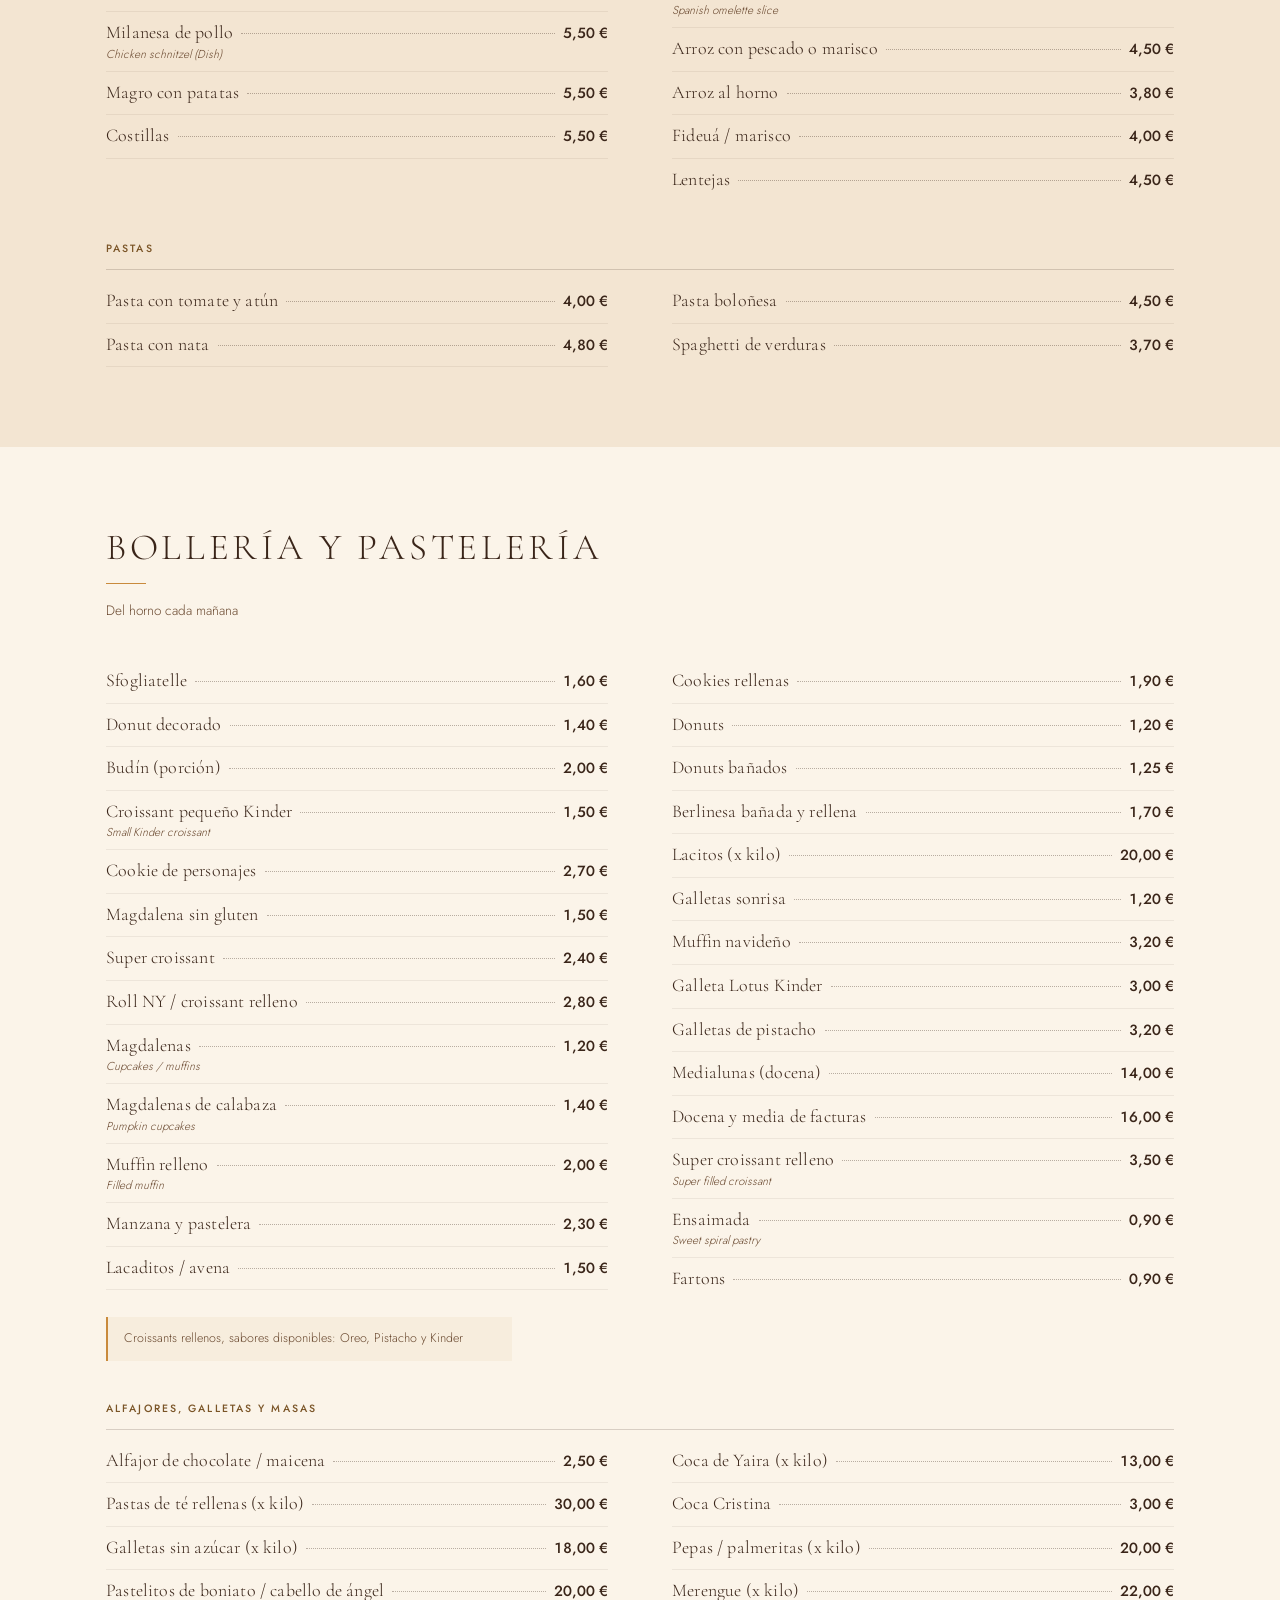
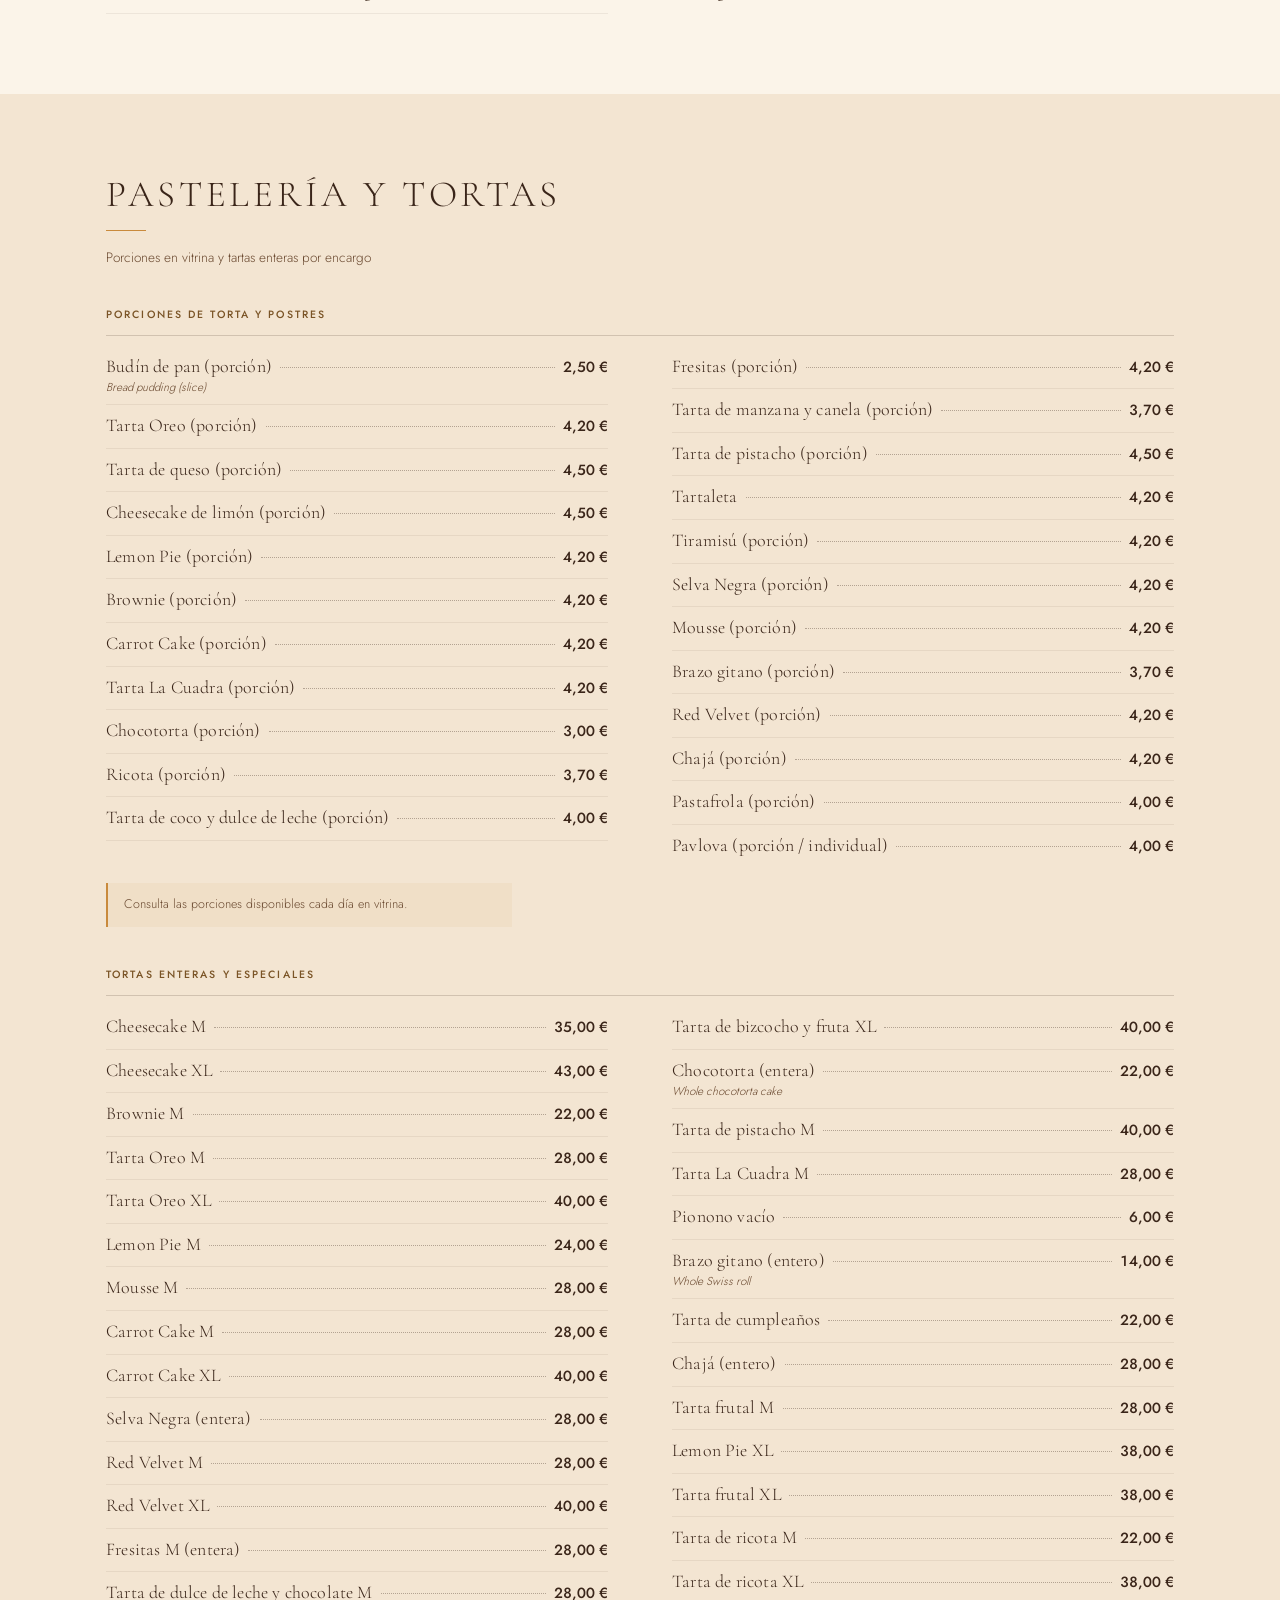
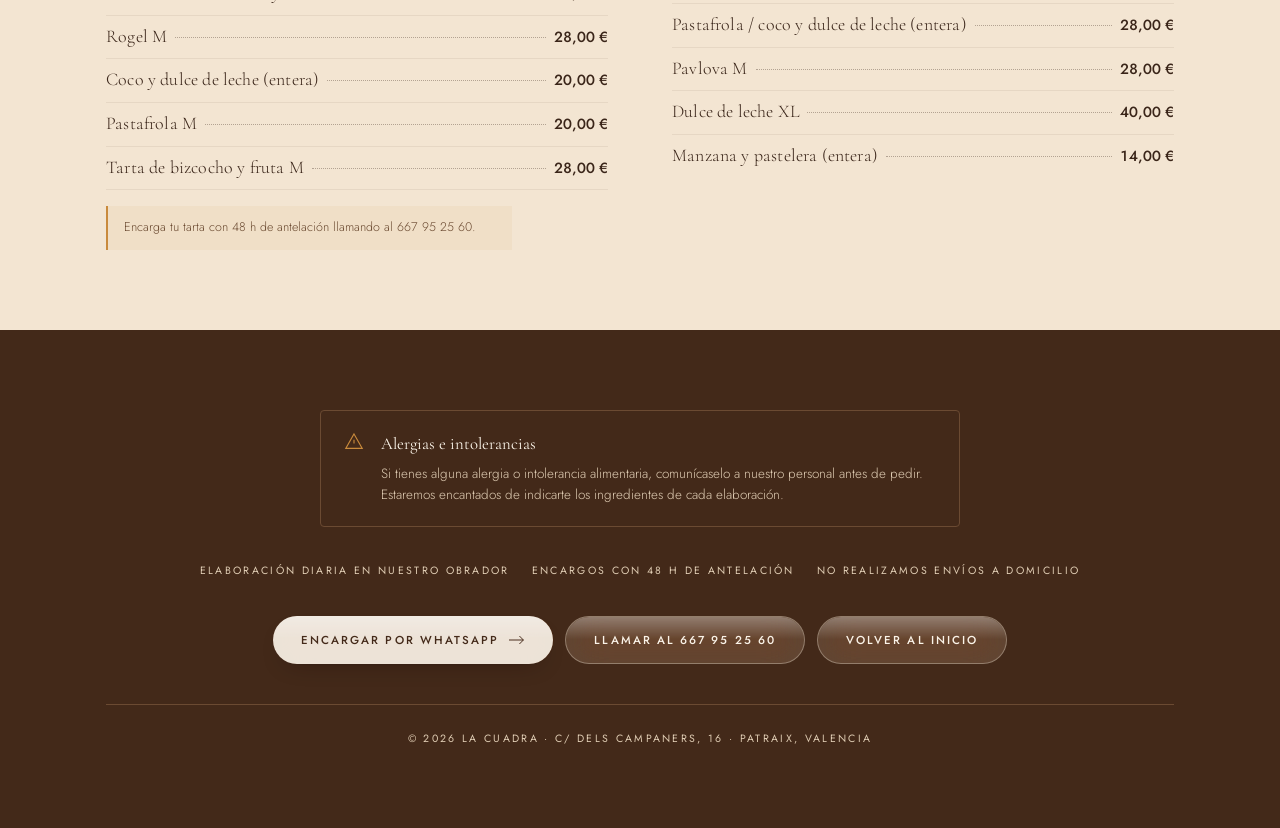
==== commit 05738de3: "Unir desayunos y extras en un solo apartado de la carta Co-Authored-By: Claude Sonnet 5.5 <noreply@a" ====
--- a/carta.html
+++ b/carta.html
@@ -291,7 +291,7 @@
       <hr class="rule">
       <p class="bajada">Para empezar o para media tarde</p>
     </header>
-    <div class="cols"><div class="grupo"><h3>Desayunos y tostadas</h3><ul class="lista"><li><span class="linea"><span class="es">Tosta de esgarraet y queso</span><span class="dots" aria-hidden="true"></span><span class="pr">4,50 €</span></span></li><li><span class="linea"><span class="es">Huevo revuelto</span><span class="dots" aria-hidden="true"></span><span class="pr">2,50 €</span></span></li><li><span class="linea"><span class="es">2 huevos revueltos o francesa</span><span class="dots" aria-hidden="true"></span><span class="pr">4,40 €</span></span></li><li><span class="linea"><span class="es">Medialuna de jamón y queso</span><span class="dots" aria-hidden="true"></span><span class="pr">1,50 €</span></span></li><li><span class="linea"><span class="es">Mini chips de jamón y queso</span><span class="dots" aria-hidden="true"></span><span class="pr">1,50 €</span></span></li></ul></div><div class="grupo"><h3>Extras</h3><ul class="lista"><li><span class="linea"><span class="es">Extra de tortilla francesa</span><span class="dots" aria-hidden="true"></span><span class="pr">2,20 €</span></span></li><li><span class="linea"><span class="es">Extra de aceite</span><span class="dots" aria-hidden="true"></span><span class="pr">0,70 €</span></span></li></ul></div><div class="grupo"><h3>Promociones y merienda</h3><ul class="lista"><li><span class="linea"><span class="es">Promo croissant</span><span class="dots" aria-hidden="true"></span><span class="pr">2,70 €</span></span></li><li><span class="linea"><span class="es">Promo tostada</span><span class="dots" aria-hidden="true"></span><span class="pr">2,90 €</span></span></li><li><span class="linea"><span class="es">Promo horchata</span><span class="dots" aria-hidden="true"></span><span class="pr">3,80 €</span></span></li></ul></div></div>
+    <div class="cols"><div class="grupo"><h3>Desayunos y extras</h3><ul class="lista"><li><span class="linea"><span class="es">Tosta de esgarraet y queso</span><span class="dots" aria-hidden="true"></span><span class="pr">4,50 €</span></span></li><li><span class="linea"><span class="es">Huevo revuelto</span><span class="dots" aria-hidden="true"></span><span class="pr">2,50 €</span></span></li><li><span class="linea"><span class="es">2 huevos revueltos o francesa</span><span class="dots" aria-hidden="true"></span><span class="pr">4,40 €</span></span></li><li><span class="linea"><span class="es">Medialuna de jamón y queso</span><span class="dots" aria-hidden="true"></span><span class="pr">1,50 €</span></span></li><li><span class="linea"><span class="es">Mini chips de jamón y queso</span><span class="dots" aria-hidden="true"></span><span class="pr">1,50 €</span></span></li><li><span class="linea"><span class="es">Extra de tortilla francesa</span><span class="dots" aria-hidden="true"></span><span class="pr">2,20 €</span></span></li><li><span class="linea"><span class="es">Extra de aceite</span><span class="dots" aria-hidden="true"></span><span class="pr">0,70 €</span></span></li></ul></div><div class="grupo"><h3>Promociones y merienda</h3><ul class="lista"><li><span class="linea"><span class="es">Promo croissant</span><span class="dots" aria-hidden="true"></span><span class="pr">2,70 €</span></span></li><li><span class="linea"><span class="es">Promo tostada</span><span class="dots" aria-hidden="true"></span><span class="pr">2,90 €</span></span></li><li><span class="linea"><span class="es">Promo horchata</span><span class="dots" aria-hidden="true"></span><span class="pr">3,80 €</span></span></li></ul></div></div>
   </div>
 </section><section class="sec cream" id="ensaladas" aria-labelledby="h-ensaladas">
   <div class="wrap">
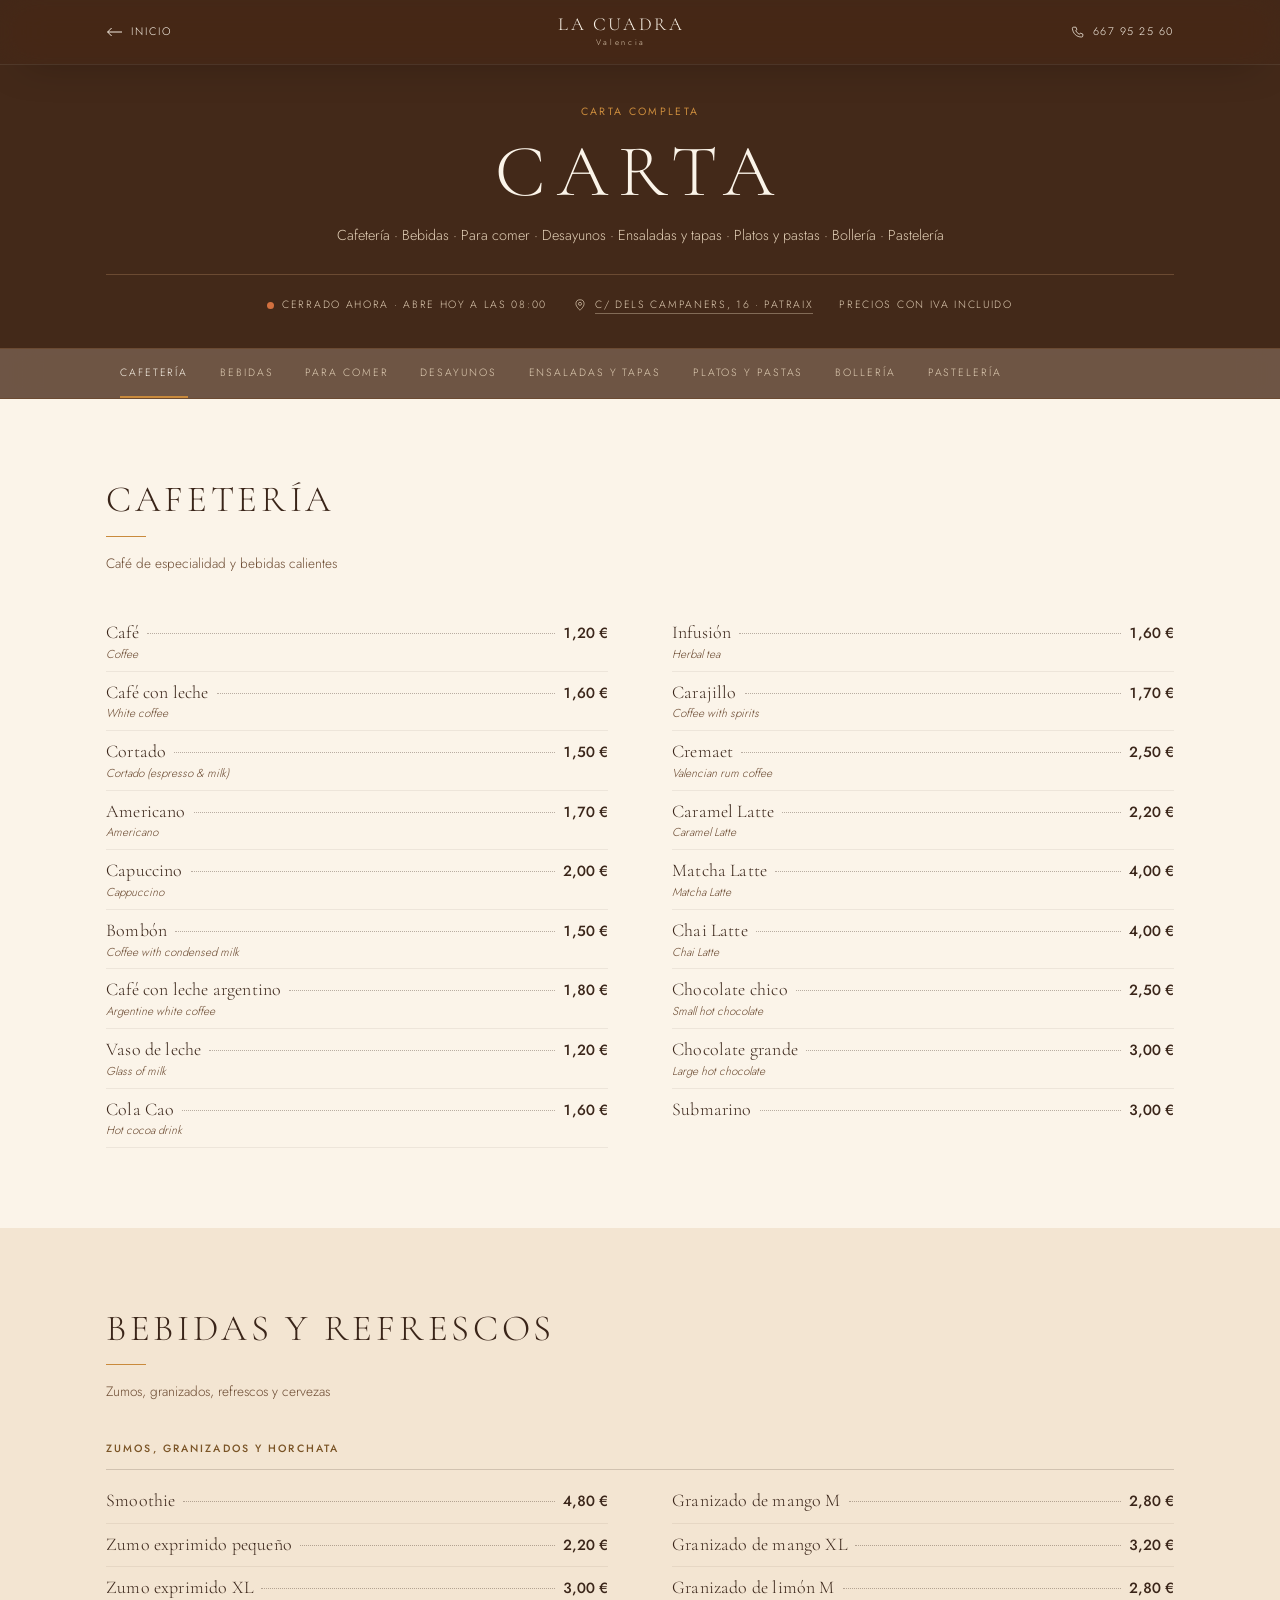
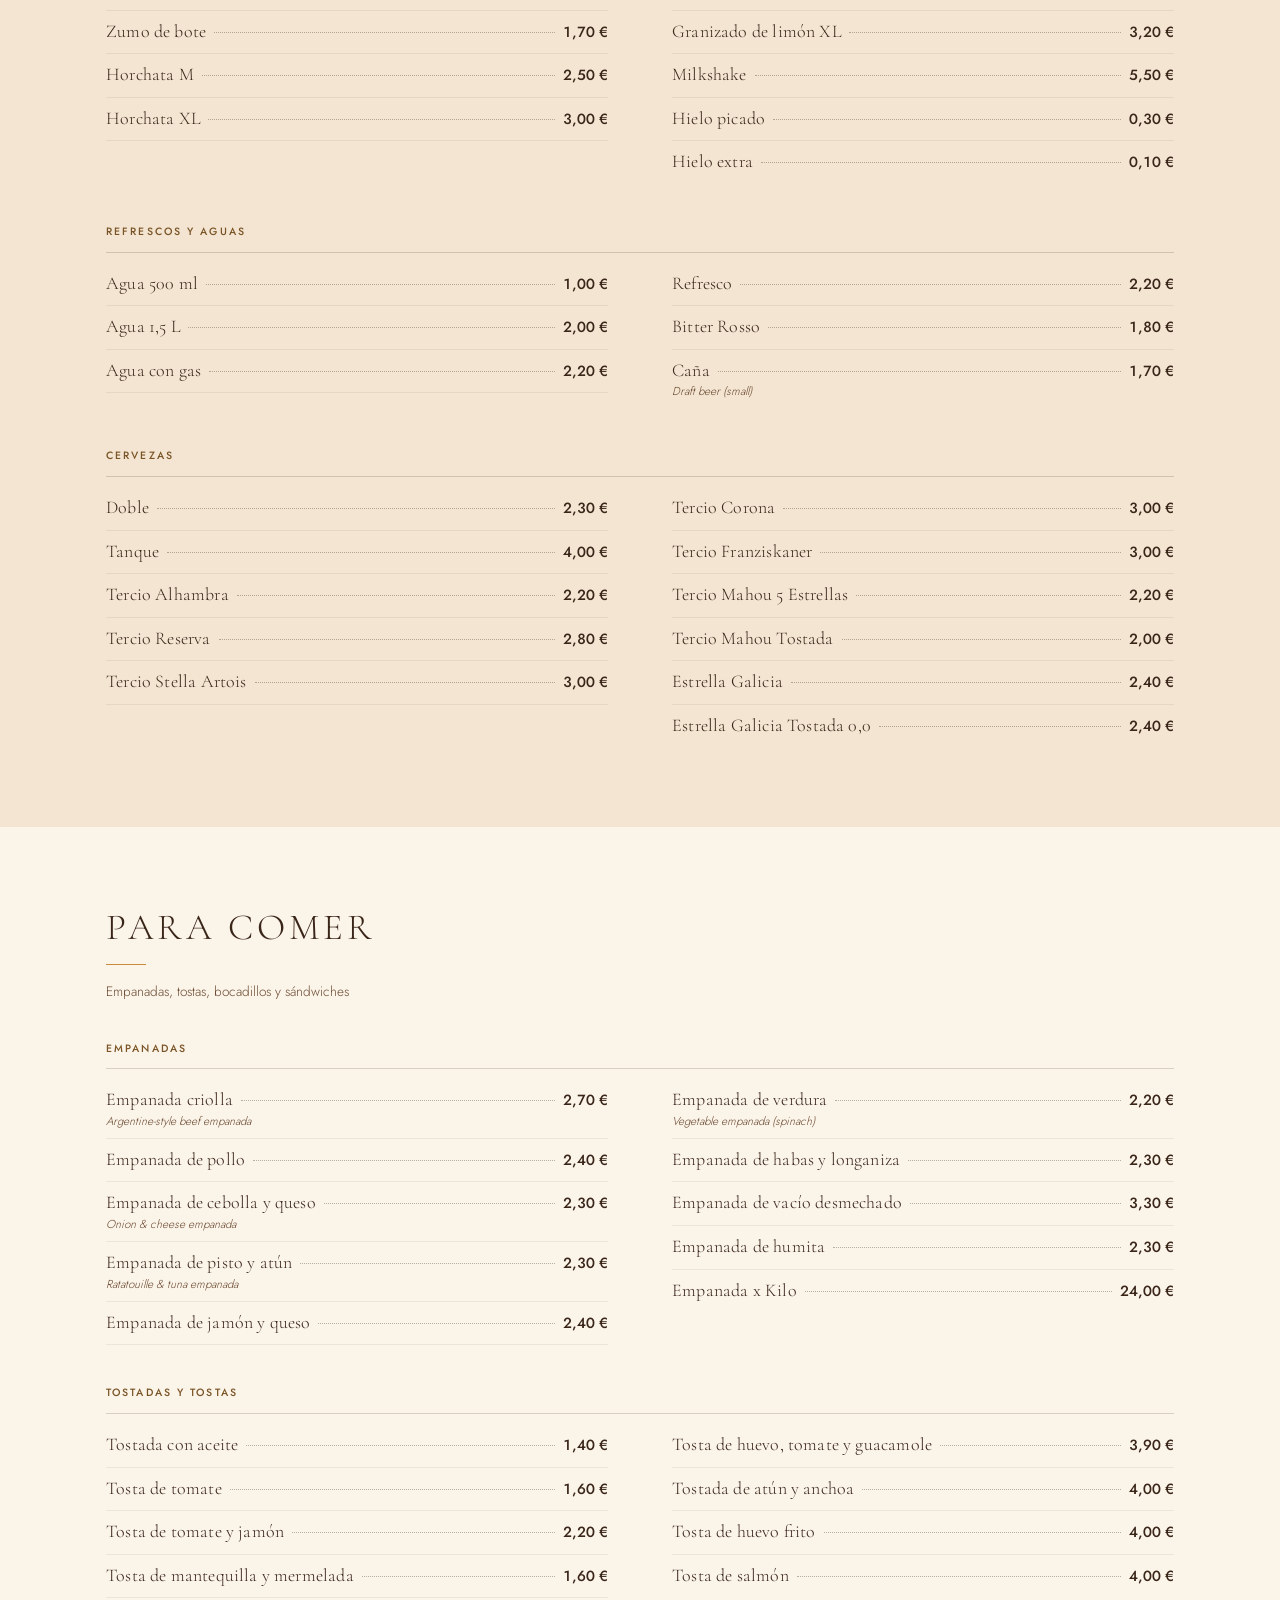
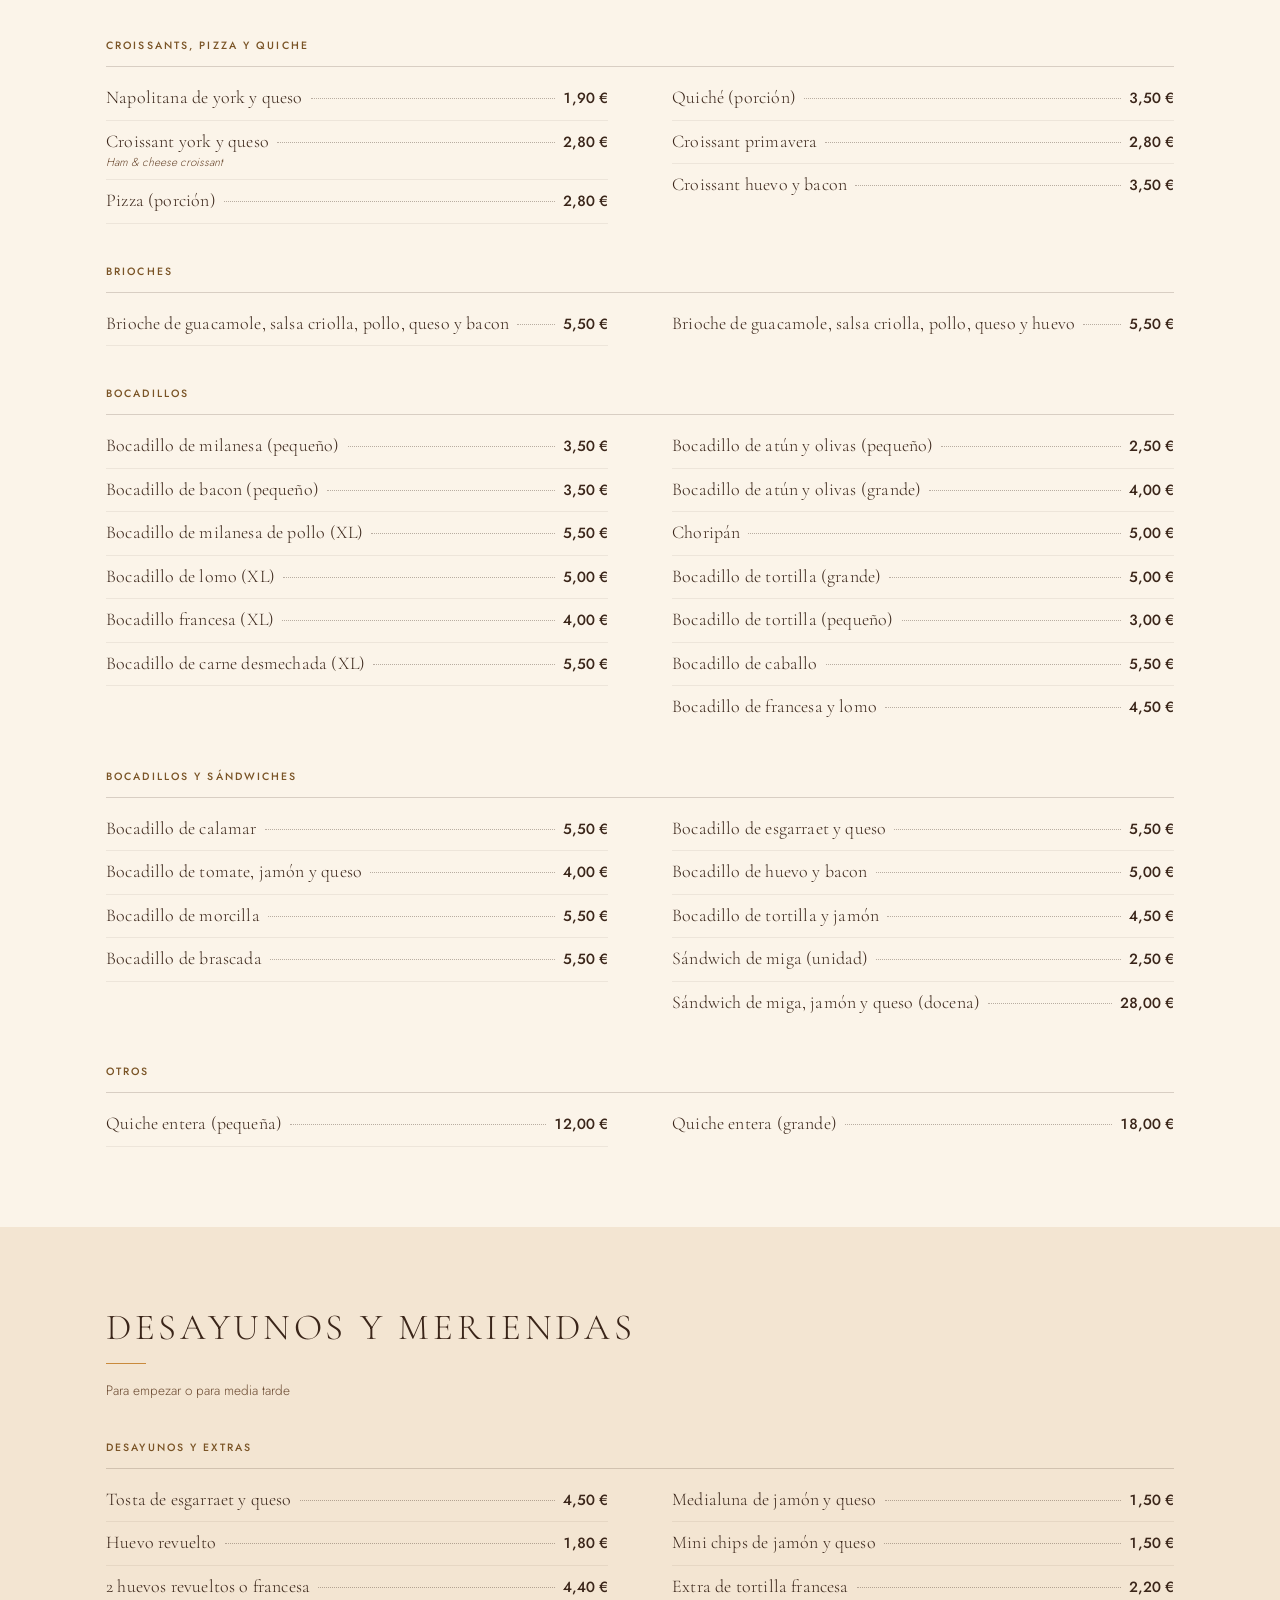
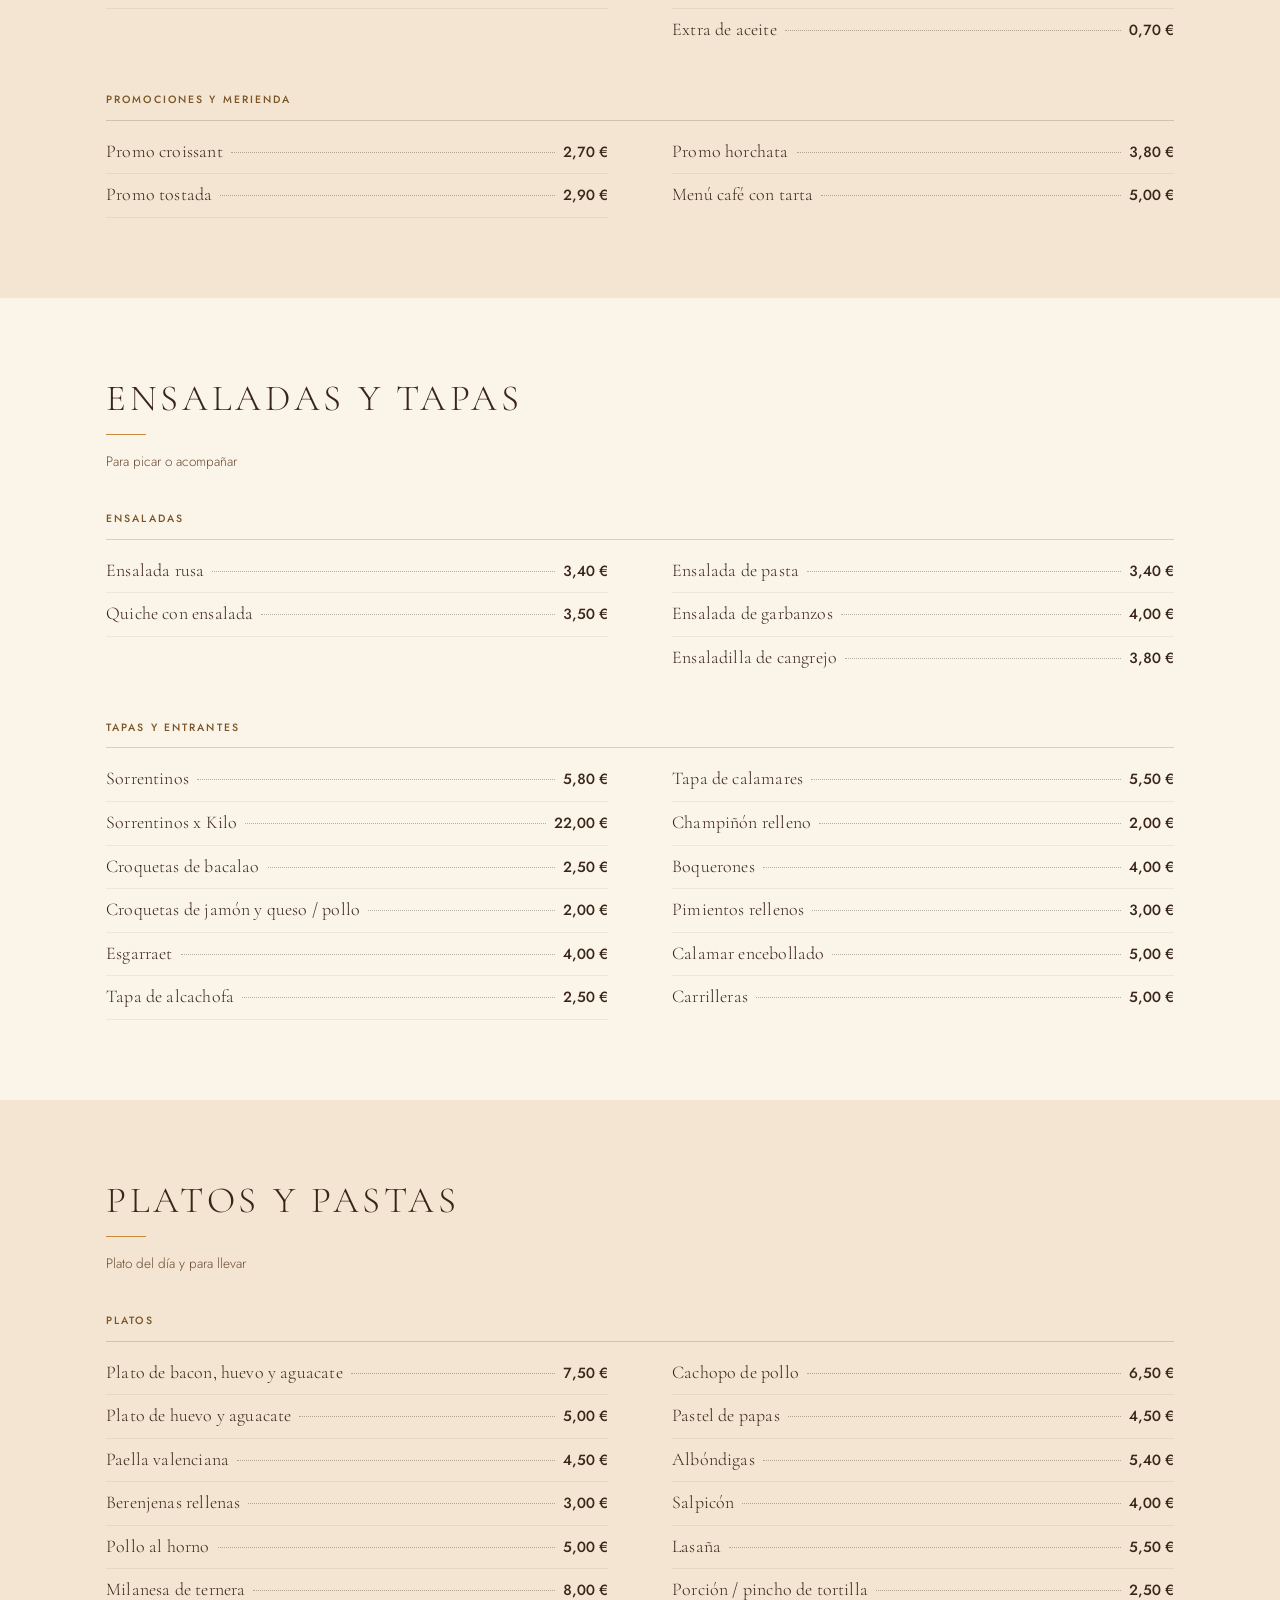
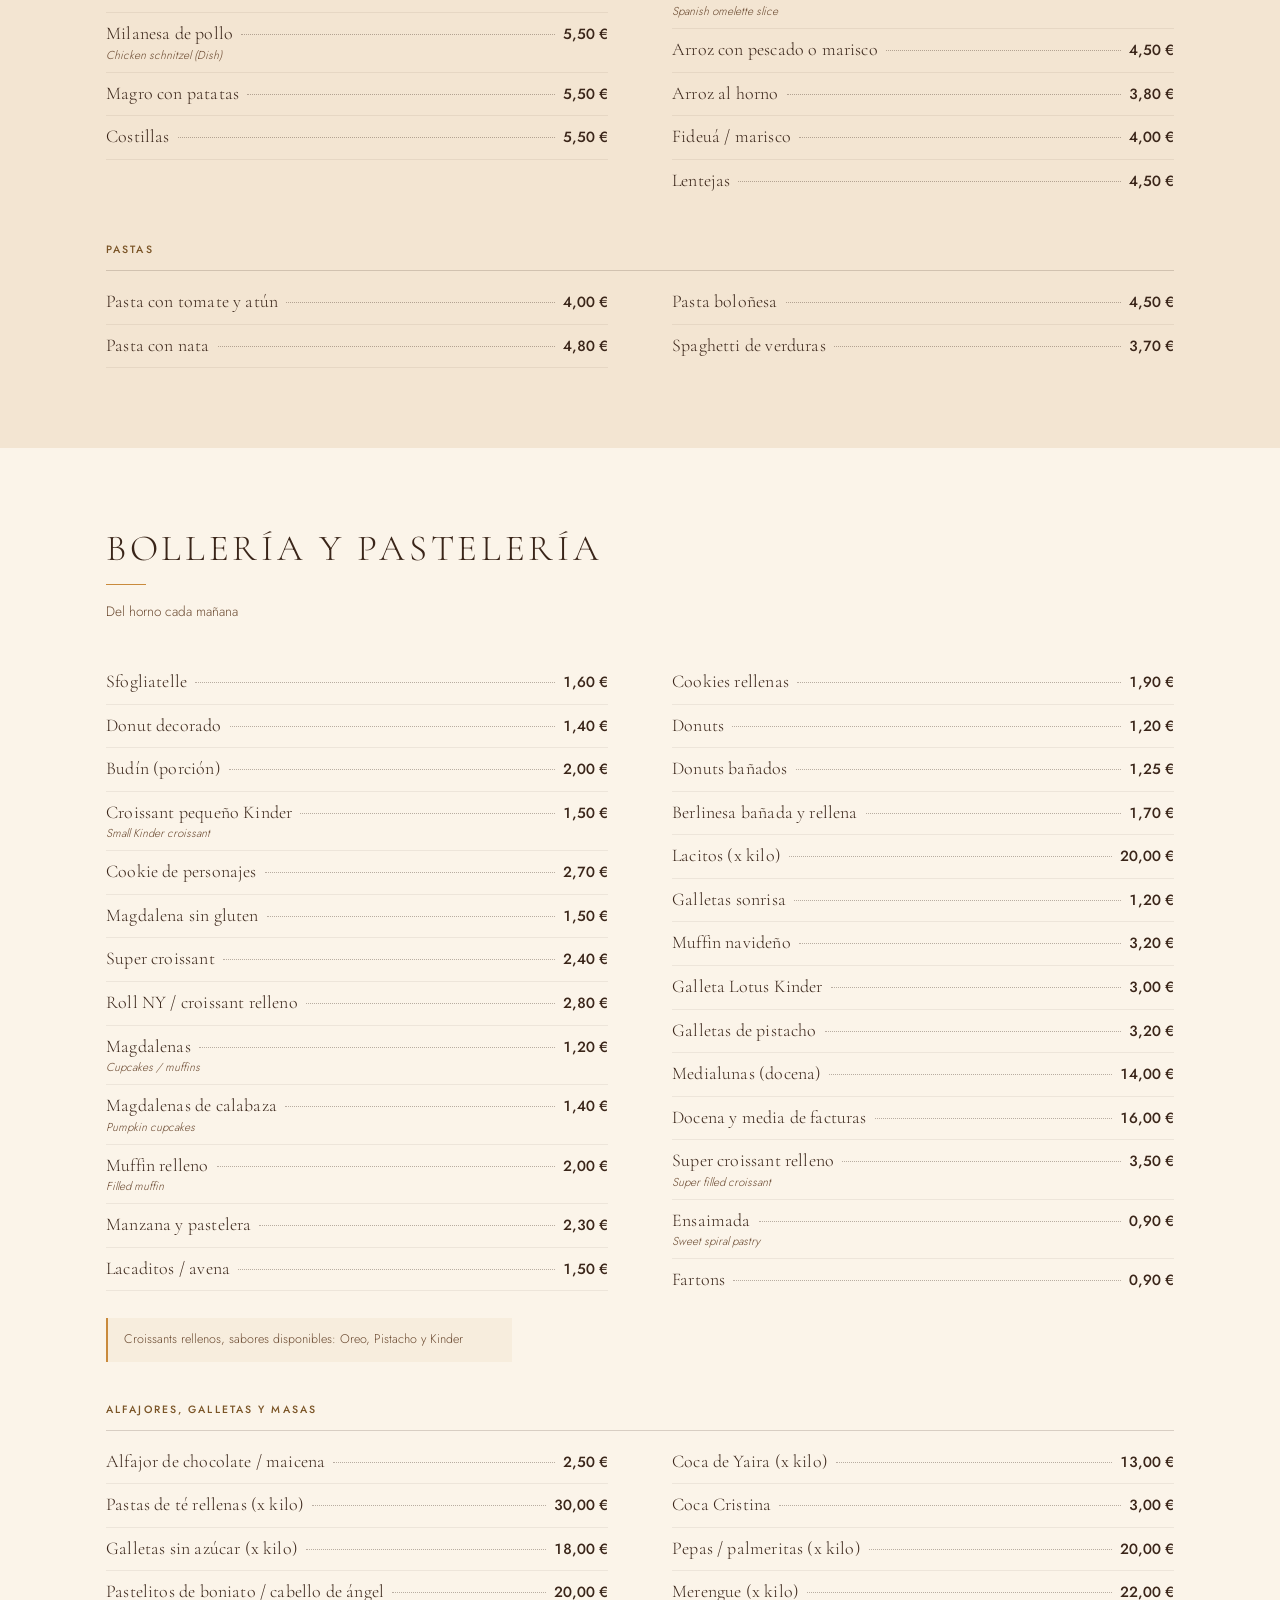
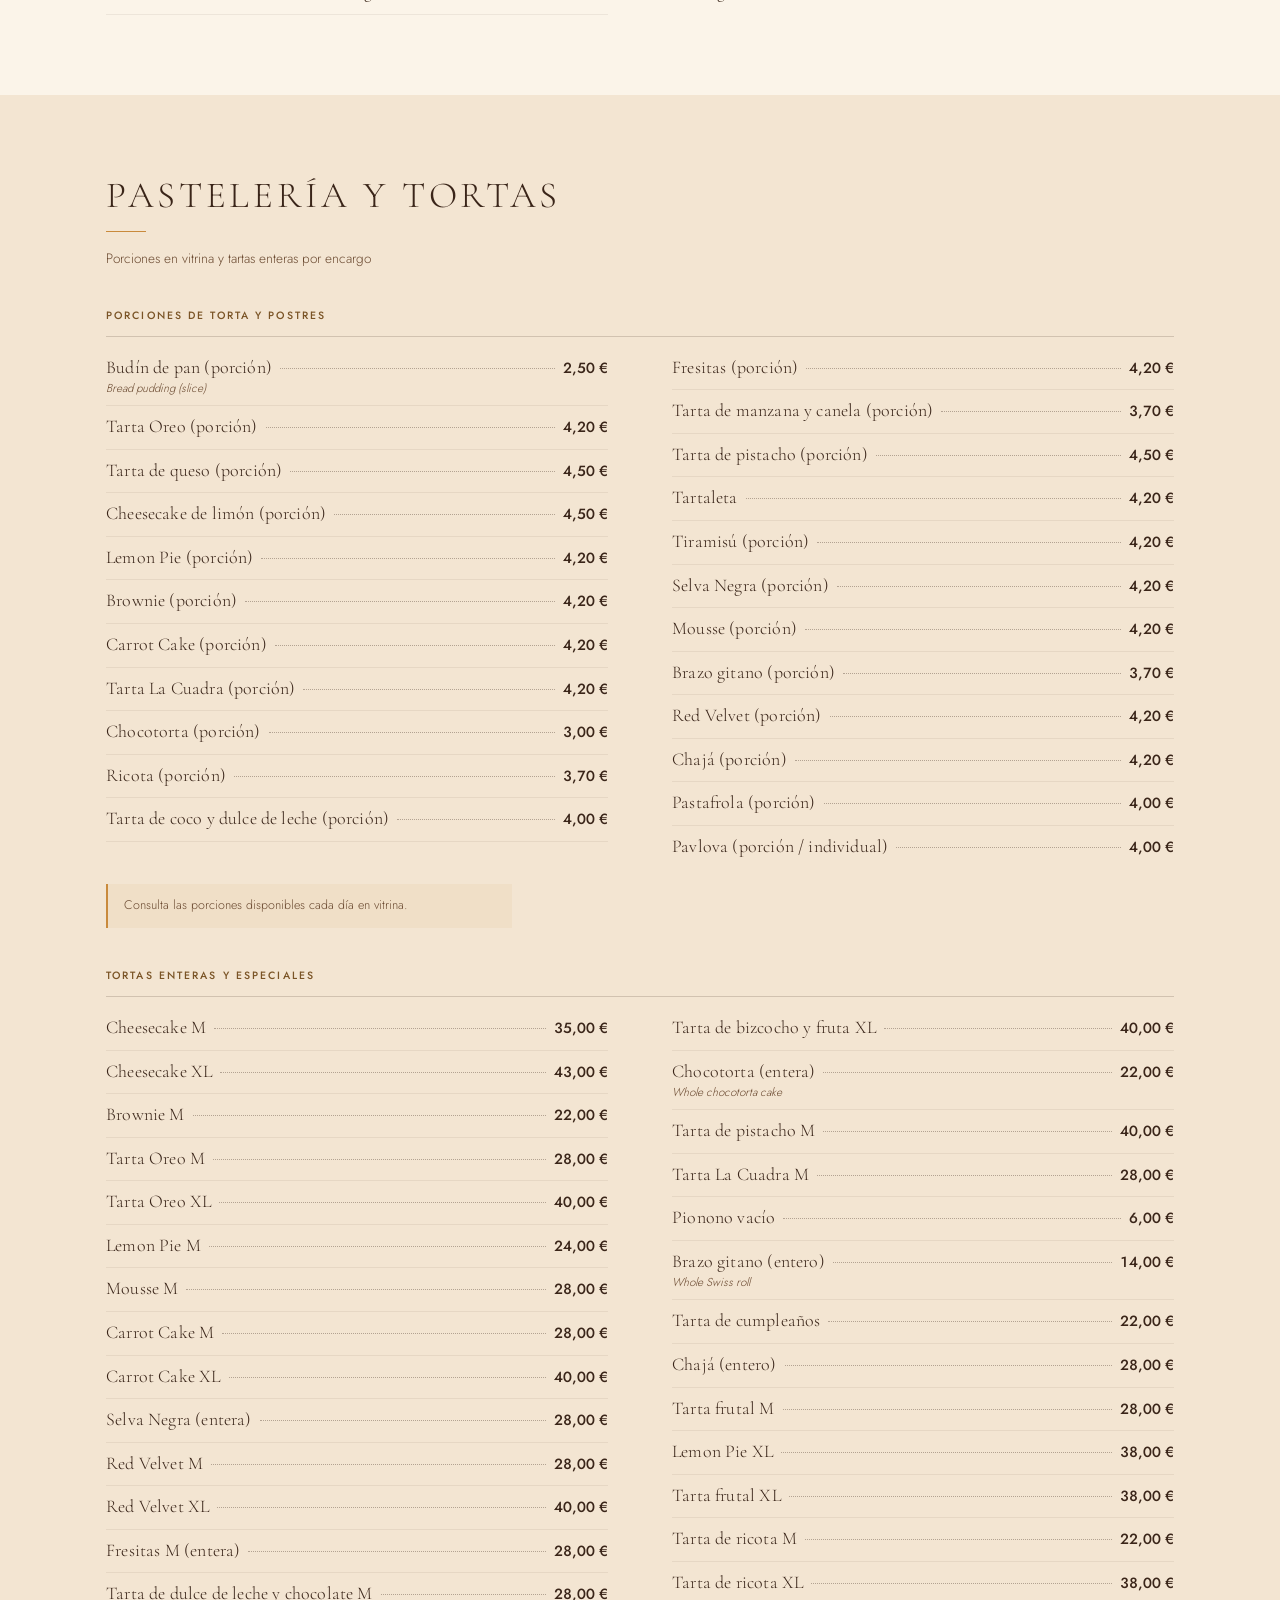
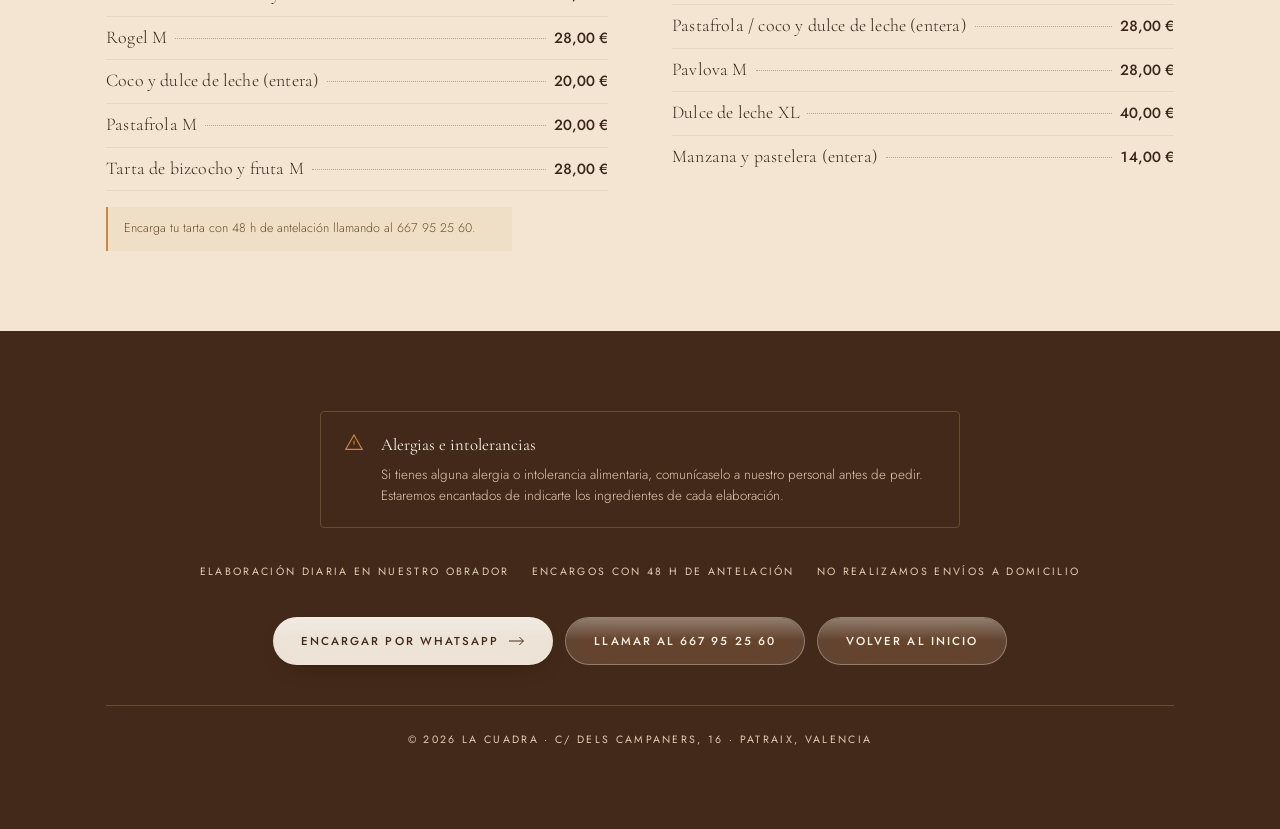
==== commit e5cd16ef: "Añadir menú café con tarta (5 €) y bajar el huevo revuelto a 1,80 € Co-Authored-By: Claude Sonnet 5." ====
--- a/carta.html
+++ b/carta.html
@@ -11,7 +11,7 @@
 <meta property="og:locale" content="es_ES">
 <meta property="og:site_name" content="La Cuadra">
 <meta property="og:title" content="Carta · La Cuadra, pastelería argentina en Valencia">
-<meta property="og:description" content="Café, bollería, empanadas, bocadillos, platos del día y tartas artesanales. 241 productos con precio.">
+<meta property="og:description" content="Café, bollería, empanadas, bocadillos, platos del día y tartas artesanales. 242 productos con precio.">
 <meta property="og:image" content="https://lacuadravalencia.es/img/og.jpg">
 <meta name="twitter:card" content="summary_large_image">
 <link rel="icon" href="data:image/svg+xml,%3Csvg xmlns='http://www.w3.org/2000/svg' viewBox='0 0 32 32'%3E%3Crect width='32' height='32' rx='4' fill='%23432919'/%3E%3Ctext x='16' y='23' font-family='Georgia,serif' font-size='19' fill='%23C98A3C' text-anchor='middle'%3ELC%3C/text%3E%3C/svg%3E">
@@ -291,7 +291,7 @@
       <hr class="rule">
       <p class="bajada">Para empezar o para media tarde</p>
     </header>
-    <div class="cols"><div class="grupo"><h3>Desayunos y extras</h3><ul class="lista"><li><span class="linea"><span class="es">Tosta de esgarraet y queso</span><span class="dots" aria-hidden="true"></span><span class="pr">4,50 €</span></span></li><li><span class="linea"><span class="es">Huevo revuelto</span><span class="dots" aria-hidden="true"></span><span class="pr">2,50 €</span></span></li><li><span class="linea"><span class="es">2 huevos revueltos o francesa</span><span class="dots" aria-hidden="true"></span><span class="pr">4,40 €</span></span></li><li><span class="linea"><span class="es">Medialuna de jamón y queso</span><span class="dots" aria-hidden="true"></span><span class="pr">1,50 €</span></span></li><li><span class="linea"><span class="es">Mini chips de jamón y queso</span><span class="dots" aria-hidden="true"></span><span class="pr">1,50 €</span></span></li><li><span class="linea"><span class="es">Extra de tortilla francesa</span><span class="dots" aria-hidden="true"></span><span class="pr">2,20 €</span></span></li><li><span class="linea"><span class="es">Extra de aceite</span><span class="dots" aria-hidden="true"></span><span class="pr">0,70 €</span></span></li></ul></div><div class="grupo"><h3>Promociones y merienda</h3><ul class="lista"><li><span class="linea"><span class="es">Promo croissant</span><span class="dots" aria-hidden="true"></span><span class="pr">2,70 €</span></span></li><li><span class="linea"><span class="es">Promo tostada</span><span class="dots" aria-hidden="true"></span><span class="pr">2,90 €</span></span></li><li><span class="linea"><span class="es">Promo horchata</span><span class="dots" aria-hidden="true"></span><span class="pr">3,80 €</span></span></li></ul></div></div>
+    <div class="cols"><div class="grupo"><h3>Desayunos y extras</h3><ul class="lista"><li><span class="linea"><span class="es">Tosta de esgarraet y queso</span><span class="dots" aria-hidden="true"></span><span class="pr">4,50 €</span></span></li><li><span class="linea"><span class="es">Huevo revuelto</span><span class="dots" aria-hidden="true"></span><span class="pr">1,80 €</span></span></li><li><span class="linea"><span class="es">2 huevos revueltos o francesa</span><span class="dots" aria-hidden="true"></span><span class="pr">4,40 €</span></span></li><li><span class="linea"><span class="es">Medialuna de jamón y queso</span><span class="dots" aria-hidden="true"></span><span class="pr">1,50 €</span></span></li><li><span class="linea"><span class="es">Mini chips de jamón y queso</span><span class="dots" aria-hidden="true"></span><span class="pr">1,50 €</span></span></li><li><span class="linea"><span class="es">Extra de tortilla francesa</span><span class="dots" aria-hidden="true"></span><span class="pr">2,20 €</span></span></li><li><span class="linea"><span class="es">Extra de aceite</span><span class="dots" aria-hidden="true"></span><span class="pr">0,70 €</span></span></li></ul></div><div class="grupo"><h3>Promociones y merienda</h3><ul class="lista"><li><span class="linea"><span class="es">Promo croissant</span><span class="dots" aria-hidden="true"></span><span class="pr">2,70 €</span></span></li><li><span class="linea"><span class="es">Promo tostada</span><span class="dots" aria-hidden="true"></span><span class="pr">2,90 €</span></span></li><li><span class="linea"><span class="es">Promo horchata</span><span class="dots" aria-hidden="true"></span><span class="pr">3,80 €</span></span></li><li><span class="linea"><span class="es">Menú café con tarta</span><span class="dots" aria-hidden="true"></span><span class="pr">5,00 €</span></span></li></ul></div></div>
   </div>
 </section><section class="sec cream" id="ensaladas" aria-labelledby="h-ensaladas">
   <div class="wrap">
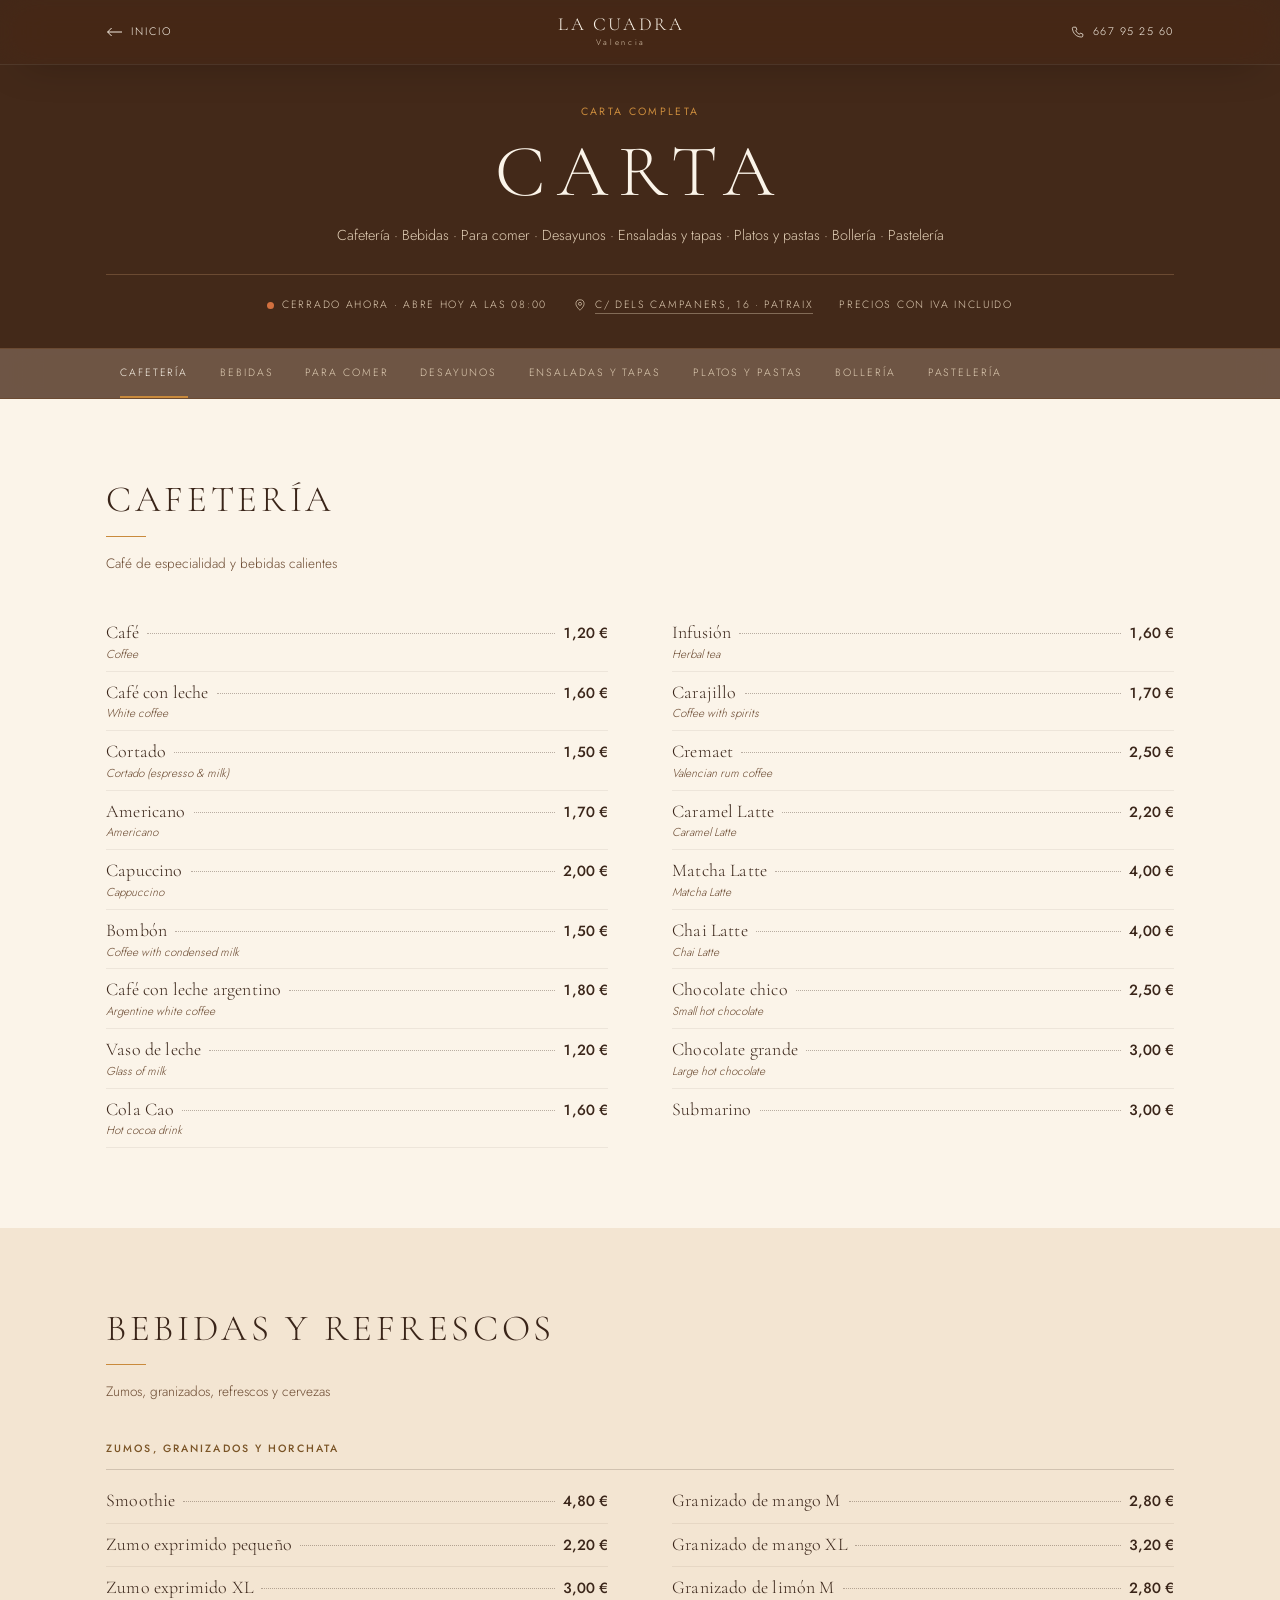
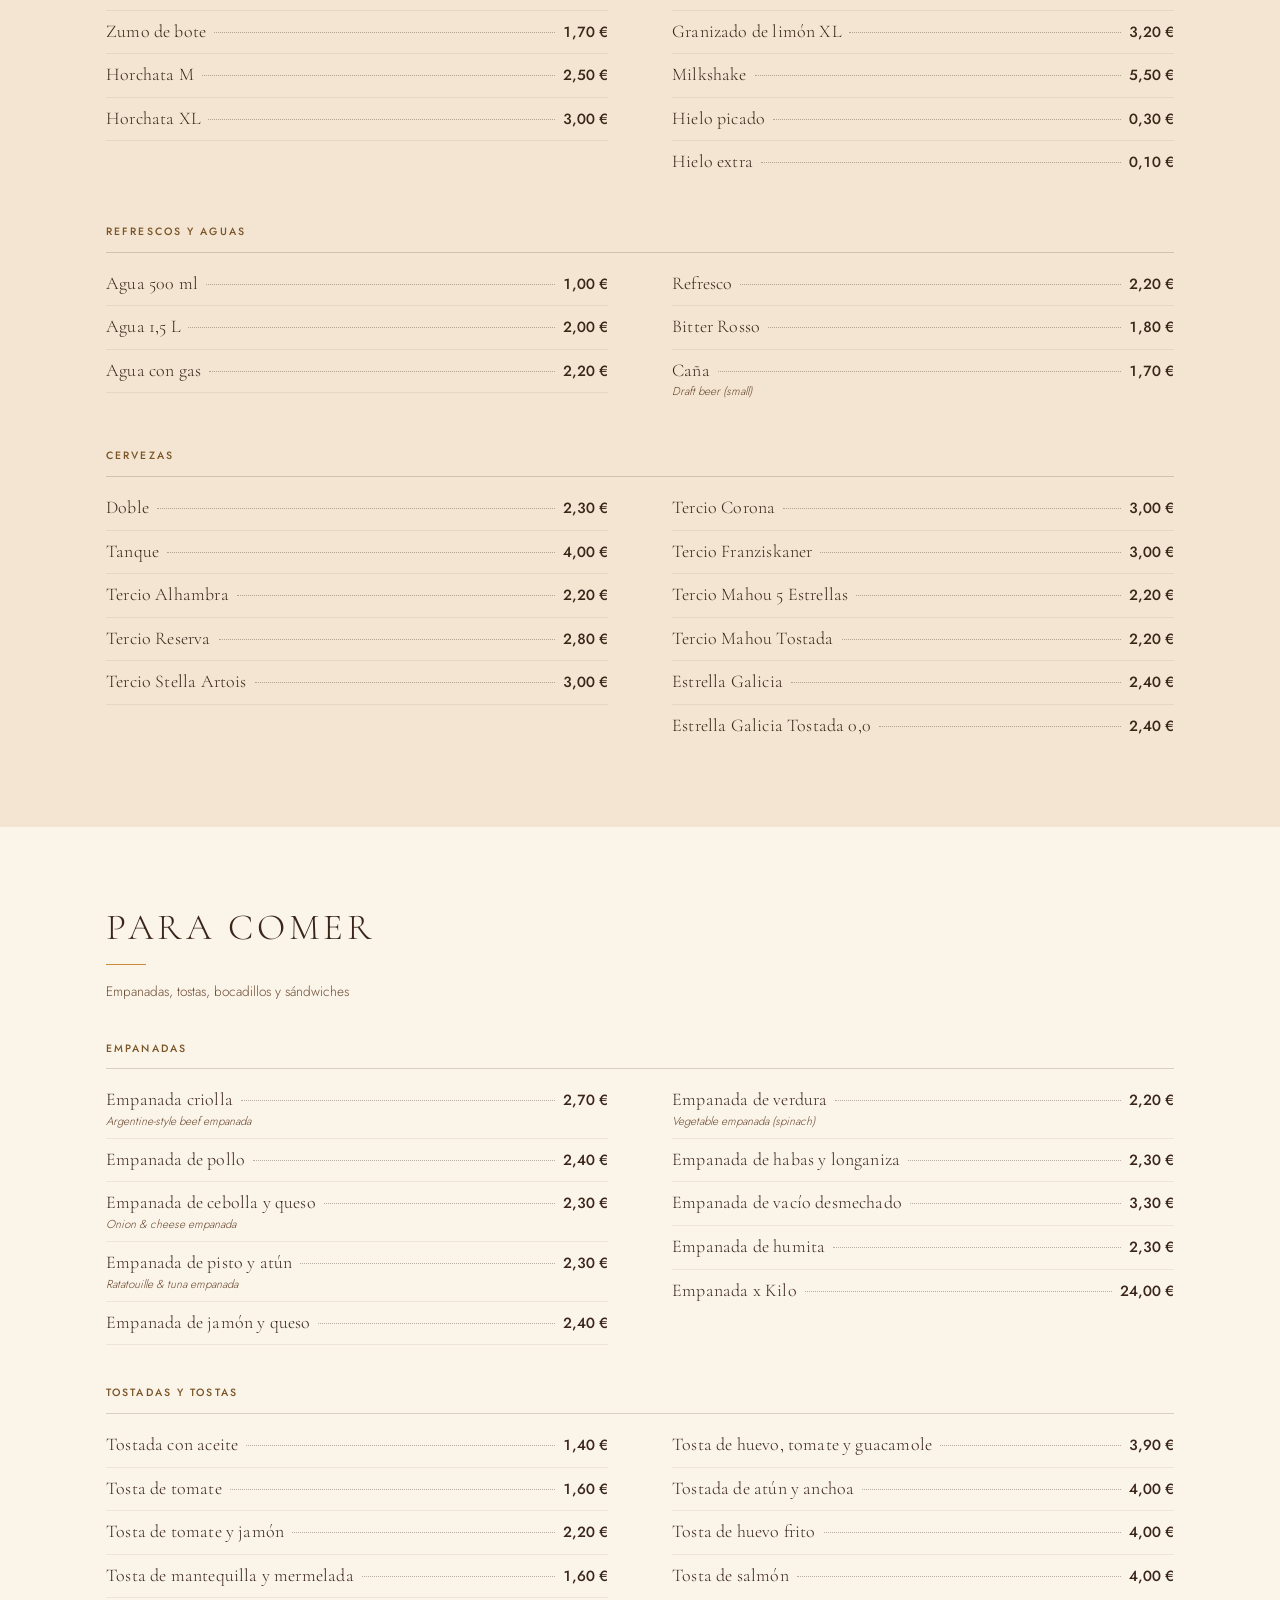
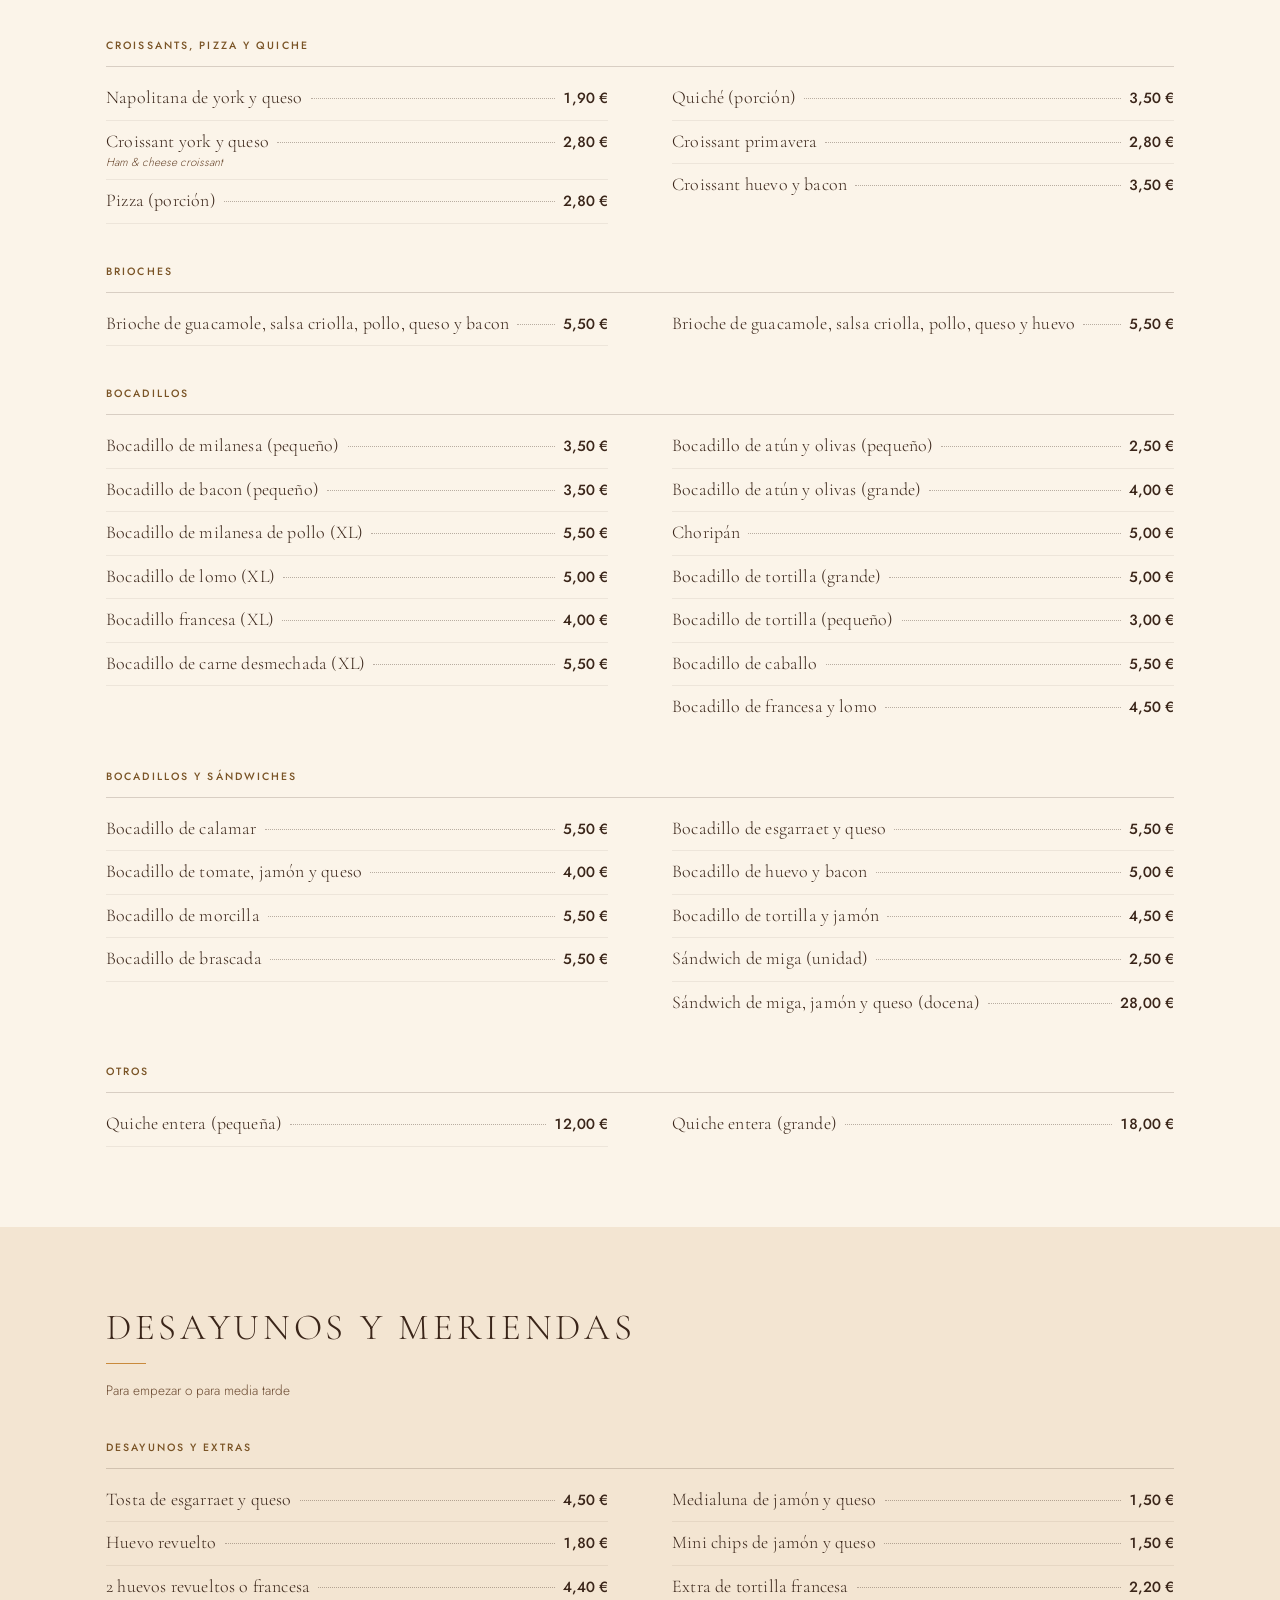
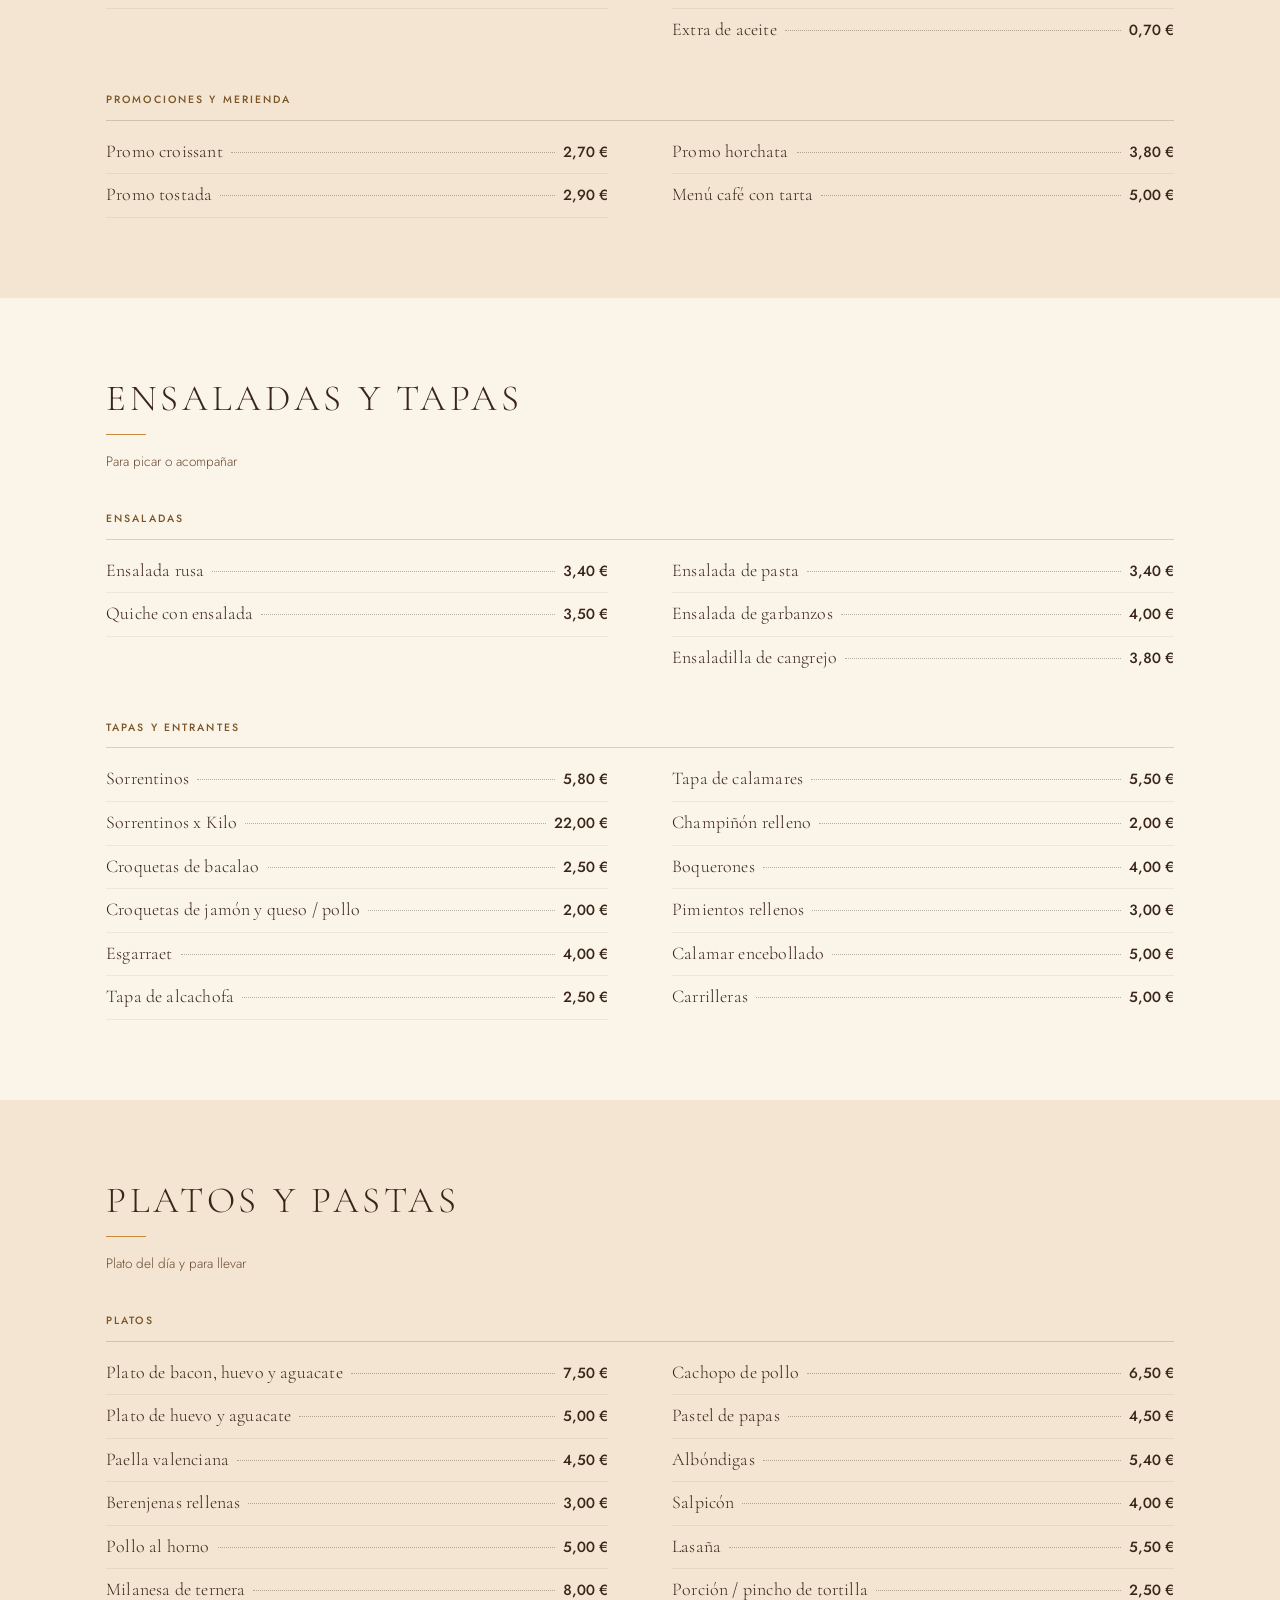
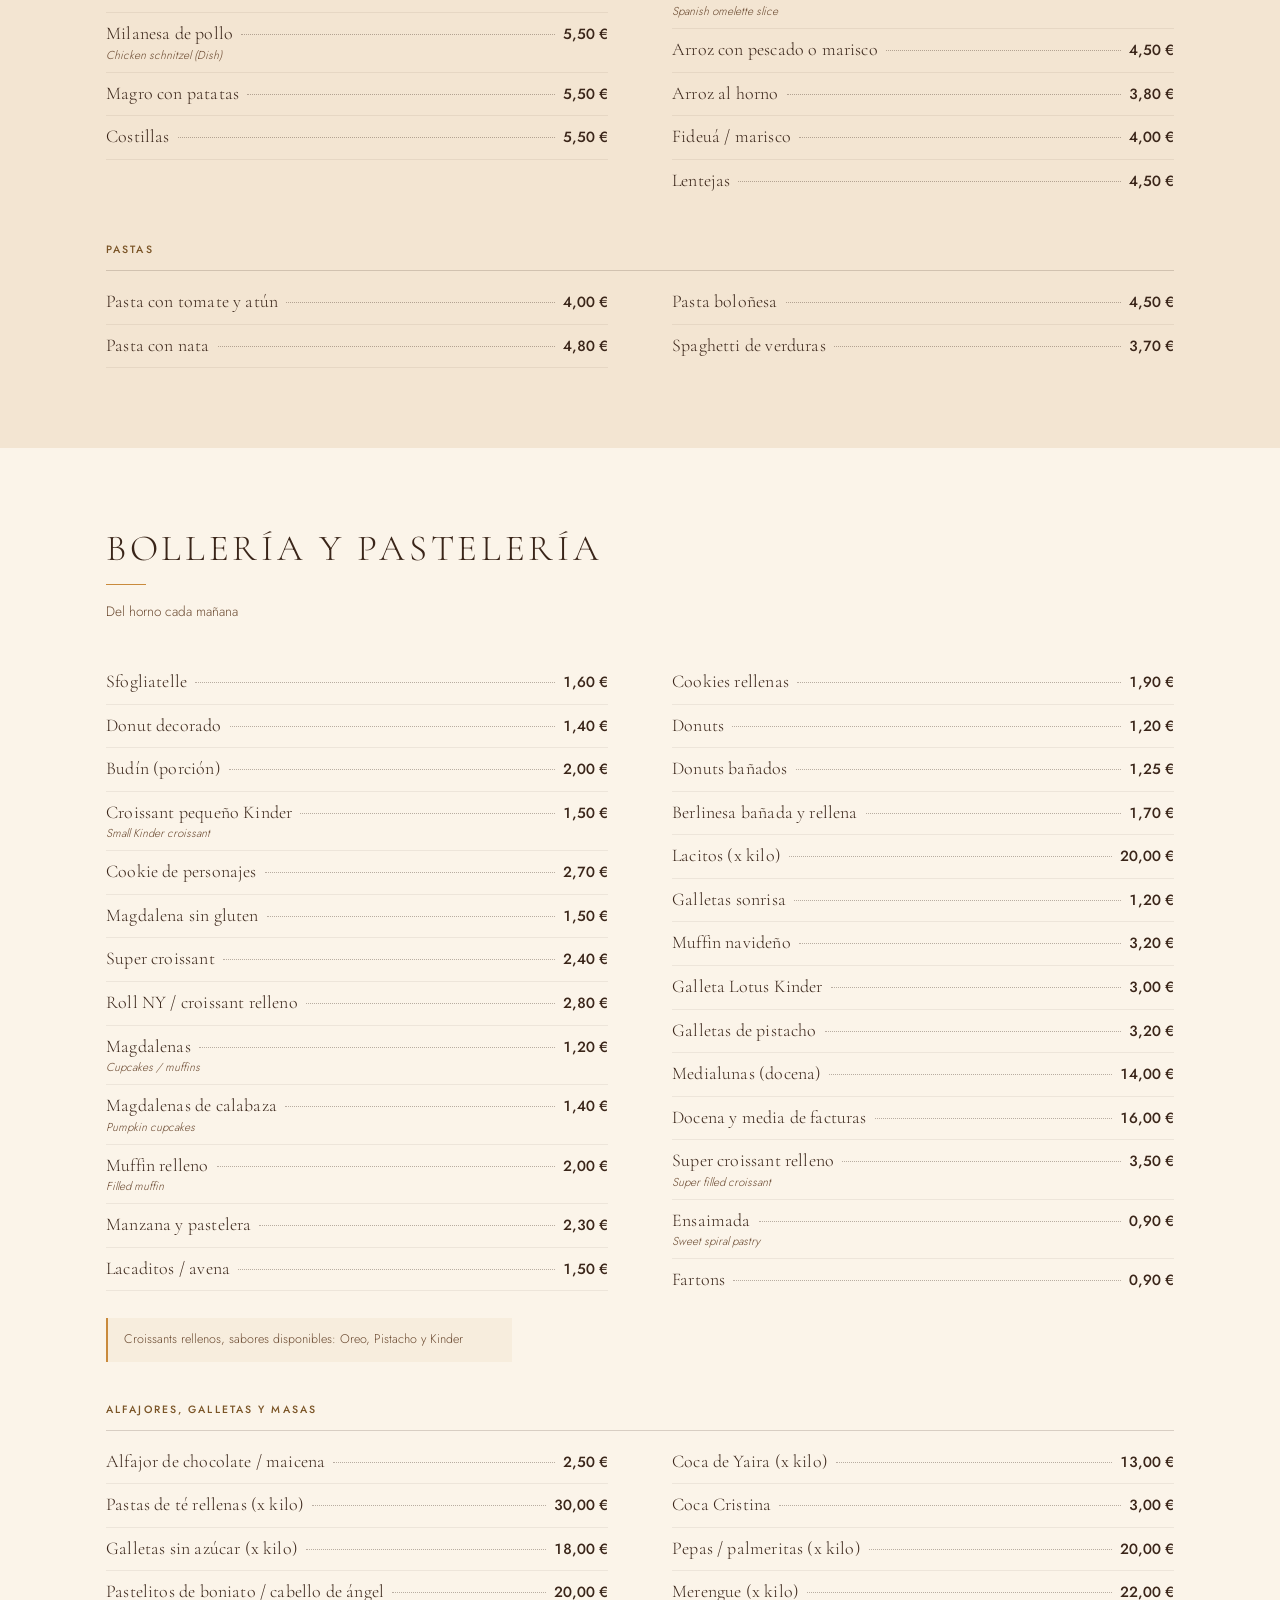
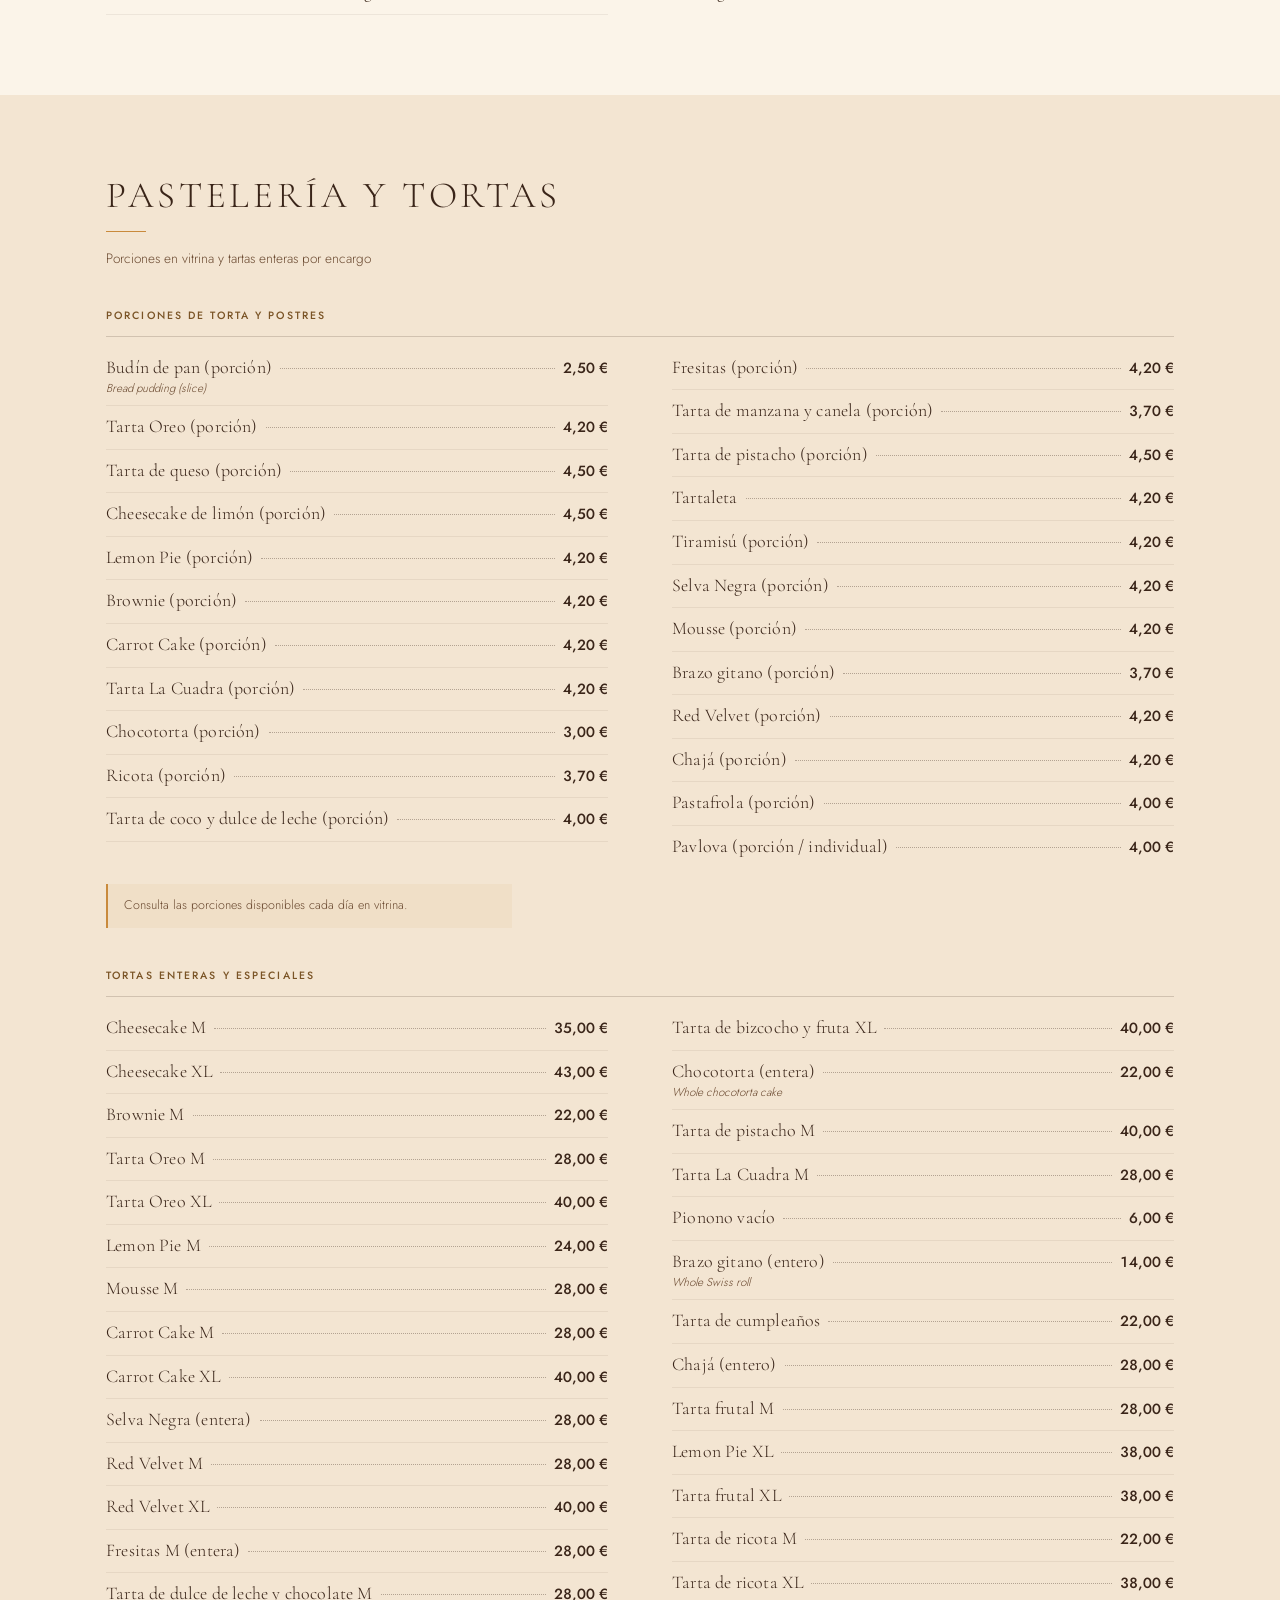
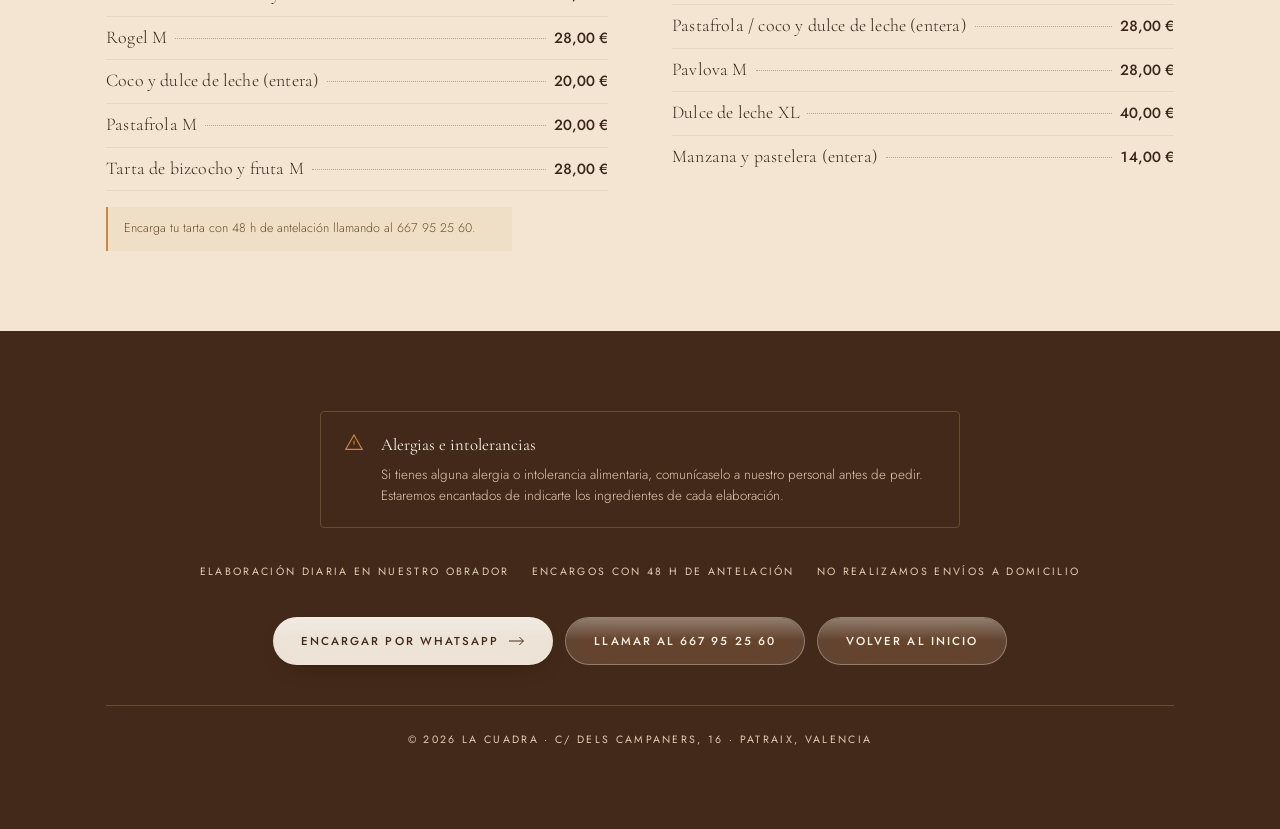
==== commit b262b416: "Subir el tercio Mahou Tostada a 2,20 € Co-Authored-By: Claude Sonnet 5.5 <noreply@anthropic.com> Cla" ====
--- a/carta.html
+++ b/carta.html
@@ -273,7 +273,7 @@
       <hr class="rule">
       <p class="bajada">Zumos, granizados, refrescos y cervezas</p>
     </header>
-    <div class="cols"><div class="grupo"><h3>Zumos, granizados y horchata</h3><ul class="lista"><li><span class="linea"><span class="es">Smoothie</span><span class="dots" aria-hidden="true"></span><span class="pr">4,80 €</span></span></li><li><span class="linea"><span class="es">Zumo exprimido pequeño</span><span class="dots" aria-hidden="true"></span><span class="pr">2,20 €</span></span></li><li><span class="linea"><span class="es">Zumo exprimido XL</span><span class="dots" aria-hidden="true"></span><span class="pr">3,00 €</span></span></li><li><span class="linea"><span class="es">Zumo de bote</span><span class="dots" aria-hidden="true"></span><span class="pr">1,70 €</span></span></li><li><span class="linea"><span class="es">Horchata M</span><span class="dots" aria-hidden="true"></span><span class="pr">2,50 €</span></span></li><li><span class="linea"><span class="es">Horchata XL</span><span class="dots" aria-hidden="true"></span><span class="pr">3,00 €</span></span></li><li><span class="linea"><span class="es">Granizado de mango M</span><span class="dots" aria-hidden="true"></span><span class="pr">2,80 €</span></span></li><li><span class="linea"><span class="es">Granizado de mango XL</span><span class="dots" aria-hidden="true"></span><span class="pr">3,20 €</span></span></li><li><span class="linea"><span class="es">Granizado de limón M</span><span class="dots" aria-hidden="true"></span><span class="pr">2,80 €</span></span></li><li><span class="linea"><span class="es">Granizado de limón XL</span><span class="dots" aria-hidden="true"></span><span class="pr">3,20 €</span></span></li><li><span class="linea"><span class="es">Milkshake</span><span class="dots" aria-hidden="true"></span><span class="pr">5,50 €</span></span></li><li><span class="linea"><span class="es">Hielo picado</span><span class="dots" aria-hidden="true"></span><span class="pr">0,30 €</span></span></li><li><span class="linea"><span class="es">Hielo extra</span><span class="dots" aria-hidden="true"></span><span class="pr">0,10 €</span></span></li></ul></div><div class="grupo"><h3>Refrescos y aguas</h3><ul class="lista"><li><span class="linea"><span class="es">Agua 500 ml</span><span class="dots" aria-hidden="true"></span><span class="pr">1,00 €</span></span></li><li><span class="linea"><span class="es">Agua 1,5 L</span><span class="dots" aria-hidden="true"></span><span class="pr">2,00 €</span></span></li><li><span class="linea"><span class="es">Agua con gas</span><span class="dots" aria-hidden="true"></span><span class="pr">2,20 €</span></span></li><li><span class="linea"><span class="es">Refresco</span><span class="dots" aria-hidden="true"></span><span class="pr">2,20 €</span></span></li><li><span class="linea"><span class="es">Bitter Rosso</span><span class="dots" aria-hidden="true"></span><span class="pr">1,80 €</span></span></li><li><span class="linea"><span class="es">Caña</span><span class="dots" aria-hidden="true"></span><span class="pr">1,70 €</span></span><span class="en">Draft beer (small)</span></li></ul></div><div class="grupo"><h3>Cervezas</h3><ul class="lista"><li><span class="linea"><span class="es">Doble</span><span class="dots" aria-hidden="true"></span><span class="pr">2,30 €</span></span></li><li><span class="linea"><span class="es">Tanque</span><span class="dots" aria-hidden="true"></span><span class="pr">4,00 €</span></span></li><li><span class="linea"><span class="es">Tercio Alhambra</span><span class="dots" aria-hidden="true"></span><span class="pr">2,20 €</span></span></li><li><span class="linea"><span class="es">Tercio Reserva</span><span class="dots" aria-hidden="true"></span><span class="pr">2,80 €</span></span></li><li><span class="linea"><span class="es">Tercio Stella Artois</span><span class="dots" aria-hidden="true"></span><span class="pr">3,00 €</span></span></li><li><span class="linea"><span class="es">Tercio Corona</span><span class="dots" aria-hidden="true"></span><span class="pr">3,00 €</span></span></li><li><span class="linea"><span class="es">Tercio Franziskaner</span><span class="dots" aria-hidden="true"></span><span class="pr">3,00 €</span></span></li><li><span class="linea"><span class="es">Tercio Mahou 5 Estrellas</span><span class="dots" aria-hidden="true"></span><span class="pr">2,20 €</span></span></li><li><span class="linea"><span class="es">Tercio Mahou Tostada</span><span class="dots" aria-hidden="true"></span><span class="pr">2,00 €</span></span></li><li><span class="linea"><span class="es">Estrella Galicia</span><span class="dots" aria-hidden="true"></span><span class="pr">2,40 €</span></span></li><li><span class="linea"><span class="es">Estrella Galicia Tostada 0,0</span><span class="dots" aria-hidden="true"></span><span class="pr">2,40 €</span></span></li></ul></div></div>
+    <div class="cols"><div class="grupo"><h3>Zumos, granizados y horchata</h3><ul class="lista"><li><span class="linea"><span class="es">Smoothie</span><span class="dots" aria-hidden="true"></span><span class="pr">4,80 €</span></span></li><li><span class="linea"><span class="es">Zumo exprimido pequeño</span><span class="dots" aria-hidden="true"></span><span class="pr">2,20 €</span></span></li><li><span class="linea"><span class="es">Zumo exprimido XL</span><span class="dots" aria-hidden="true"></span><span class="pr">3,00 €</span></span></li><li><span class="linea"><span class="es">Zumo de bote</span><span class="dots" aria-hidden="true"></span><span class="pr">1,70 €</span></span></li><li><span class="linea"><span class="es">Horchata M</span><span class="dots" aria-hidden="true"></span><span class="pr">2,50 €</span></span></li><li><span class="linea"><span class="es">Horchata XL</span><span class="dots" aria-hidden="true"></span><span class="pr">3,00 €</span></span></li><li><span class="linea"><span class="es">Granizado de mango M</span><span class="dots" aria-hidden="true"></span><span class="pr">2,80 €</span></span></li><li><span class="linea"><span class="es">Granizado de mango XL</span><span class="dots" aria-hidden="true"></span><span class="pr">3,20 €</span></span></li><li><span class="linea"><span class="es">Granizado de limón M</span><span class="dots" aria-hidden="true"></span><span class="pr">2,80 €</span></span></li><li><span class="linea"><span class="es">Granizado de limón XL</span><span class="dots" aria-hidden="true"></span><span class="pr">3,20 €</span></span></li><li><span class="linea"><span class="es">Milkshake</span><span class="dots" aria-hidden="true"></span><span class="pr">5,50 €</span></span></li><li><span class="linea"><span class="es">Hielo picado</span><span class="dots" aria-hidden="true"></span><span class="pr">0,30 €</span></span></li><li><span class="linea"><span class="es">Hielo extra</span><span class="dots" aria-hidden="true"></span><span class="pr">0,10 €</span></span></li></ul></div><div class="grupo"><h3>Refrescos y aguas</h3><ul class="lista"><li><span class="linea"><span class="es">Agua 500 ml</span><span class="dots" aria-hidden="true"></span><span class="pr">1,00 €</span></span></li><li><span class="linea"><span class="es">Agua 1,5 L</span><span class="dots" aria-hidden="true"></span><span class="pr">2,00 €</span></span></li><li><span class="linea"><span class="es">Agua con gas</span><span class="dots" aria-hidden="true"></span><span class="pr">2,20 €</span></span></li><li><span class="linea"><span class="es">Refresco</span><span class="dots" aria-hidden="true"></span><span class="pr">2,20 €</span></span></li><li><span class="linea"><span class="es">Bitter Rosso</span><span class="dots" aria-hidden="true"></span><span class="pr">1,80 €</span></span></li><li><span class="linea"><span class="es">Caña</span><span class="dots" aria-hidden="true"></span><span class="pr">1,70 €</span></span><span class="en">Draft beer (small)</span></li></ul></div><div class="grupo"><h3>Cervezas</h3><ul class="lista"><li><span class="linea"><span class="es">Doble</span><span class="dots" aria-hidden="true"></span><span class="pr">2,30 €</span></span></li><li><span class="linea"><span class="es">Tanque</span><span class="dots" aria-hidden="true"></span><span class="pr">4,00 €</span></span></li><li><span class="linea"><span class="es">Tercio Alhambra</span><span class="dots" aria-hidden="true"></span><span class="pr">2,20 €</span></span></li><li><span class="linea"><span class="es">Tercio Reserva</span><span class="dots" aria-hidden="true"></span><span class="pr">2,80 €</span></span></li><li><span class="linea"><span class="es">Tercio Stella Artois</span><span class="dots" aria-hidden="true"></span><span class="pr">3,00 €</span></span></li><li><span class="linea"><span class="es">Tercio Corona</span><span class="dots" aria-hidden="true"></span><span class="pr">3,00 €</span></span></li><li><span class="linea"><span class="es">Tercio Franziskaner</span><span class="dots" aria-hidden="true"></span><span class="pr">3,00 €</span></span></li><li><span class="linea"><span class="es">Tercio Mahou 5 Estrellas</span><span class="dots" aria-hidden="true"></span><span class="pr">2,20 €</span></span></li><li><span class="linea"><span class="es">Tercio Mahou Tostada</span><span class="dots" aria-hidden="true"></span><span class="pr">2,20 €</span></span></li><li><span class="linea"><span class="es">Estrella Galicia</span><span class="dots" aria-hidden="true"></span><span class="pr">2,40 €</span></span></li><li><span class="linea"><span class="es">Estrella Galicia Tostada 0,0</span><span class="dots" aria-hidden="true"></span><span class="pr">2,40 €</span></span></li></ul></div></div>
   </div>
 </section><section class="sec cream" id="bocadillos" aria-labelledby="h-bocadillos">
   <div class="wrap">
